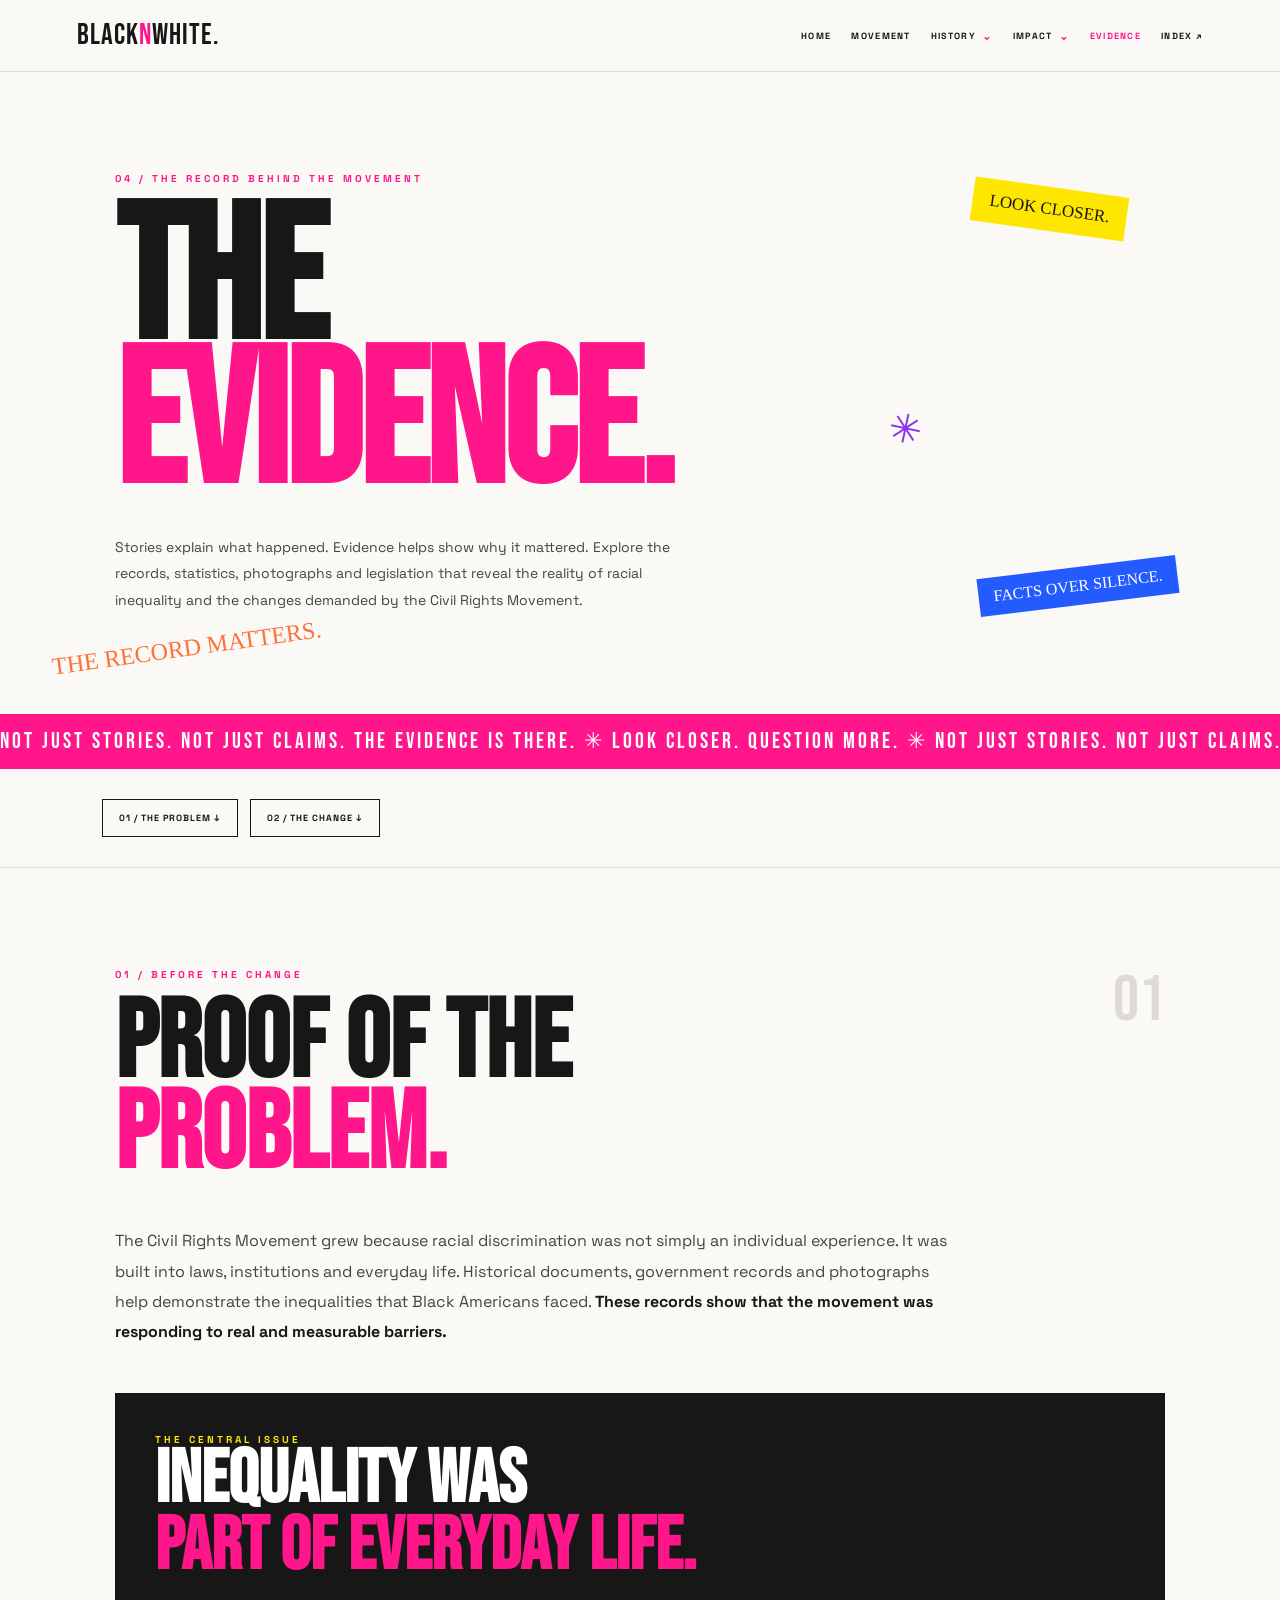
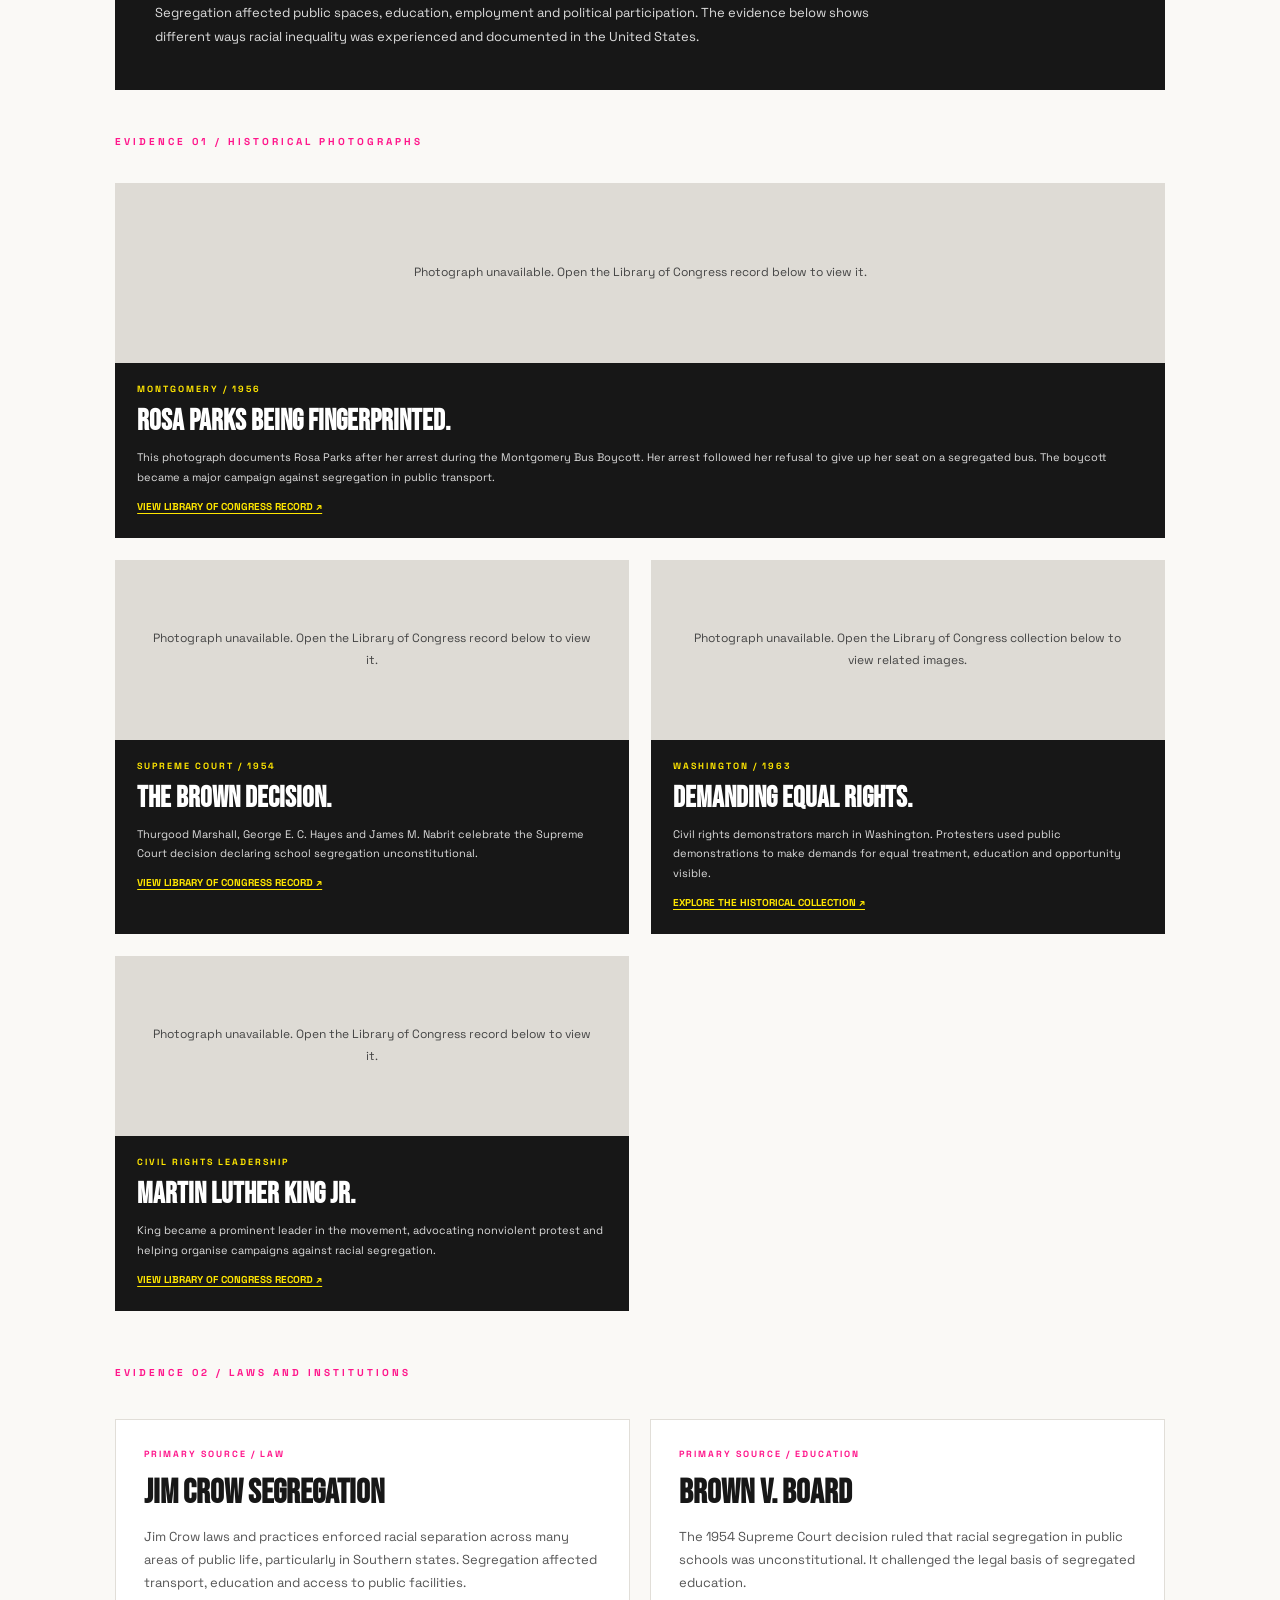
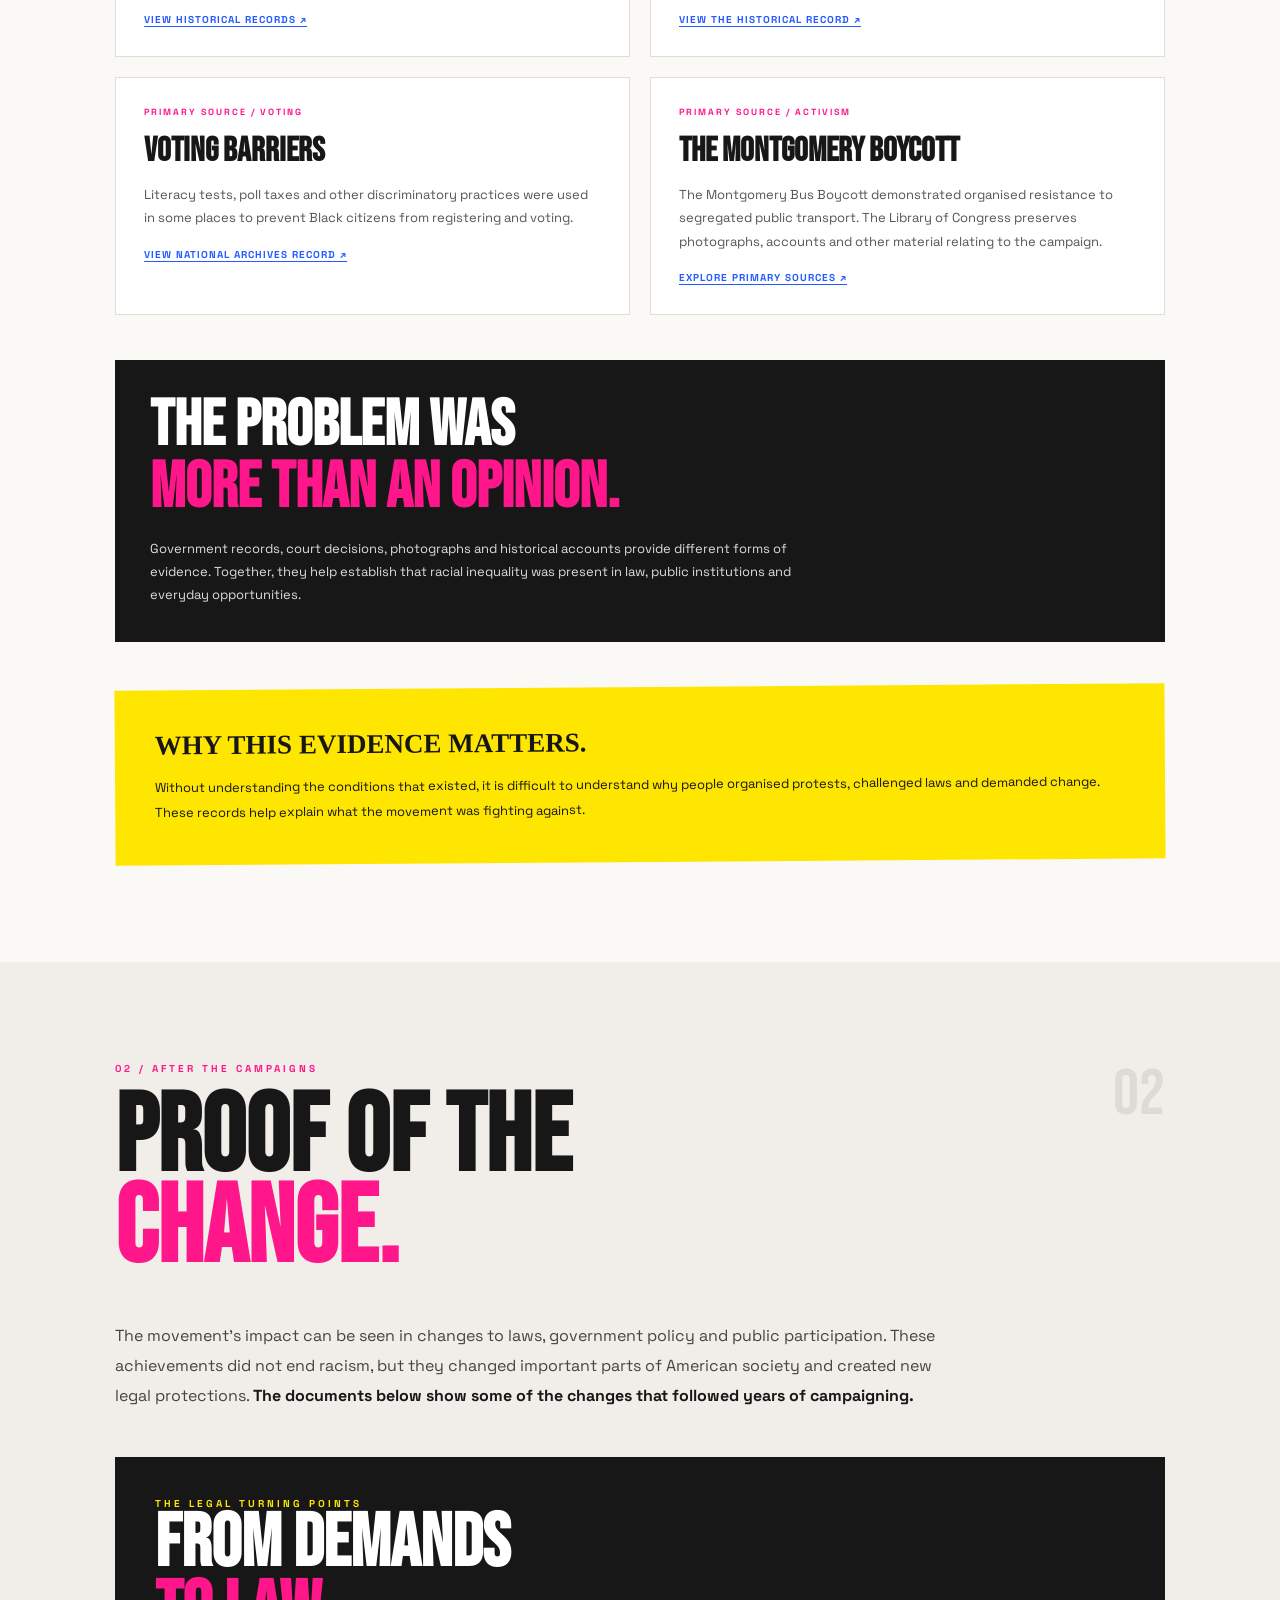
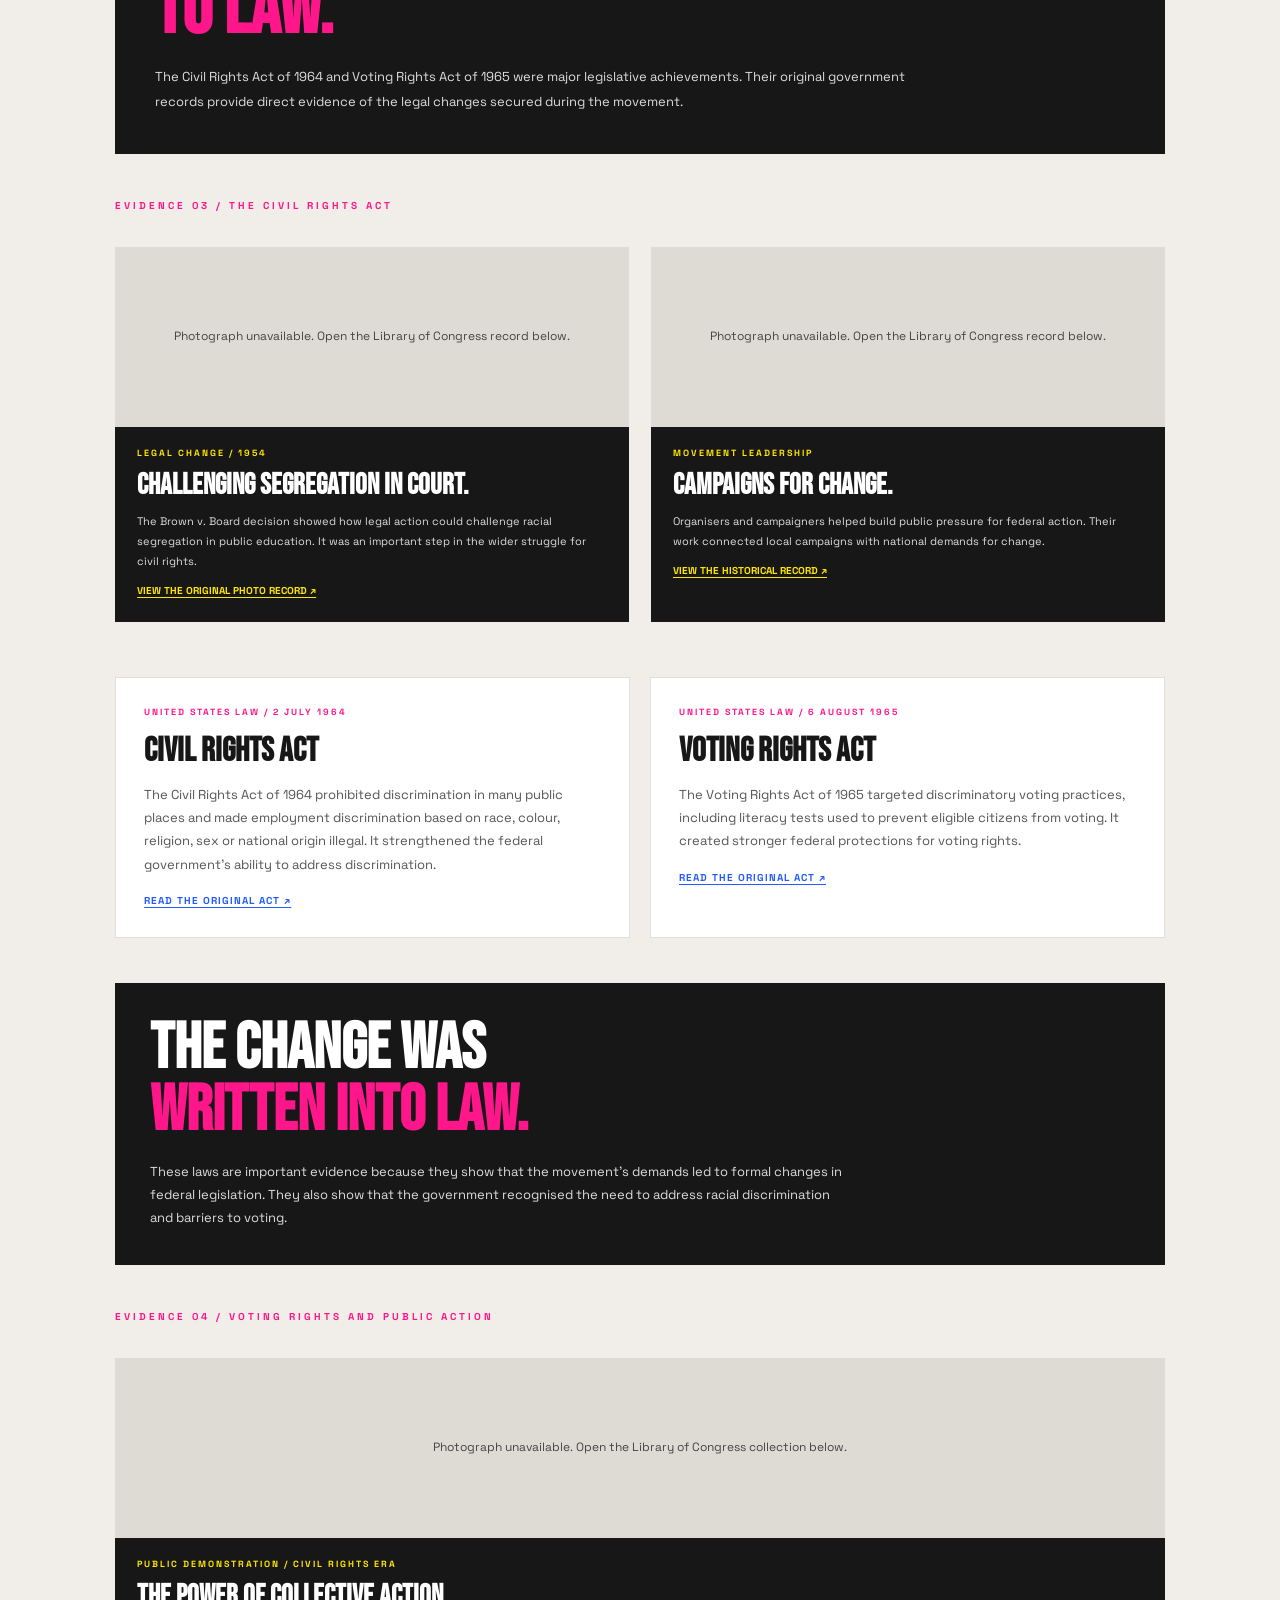
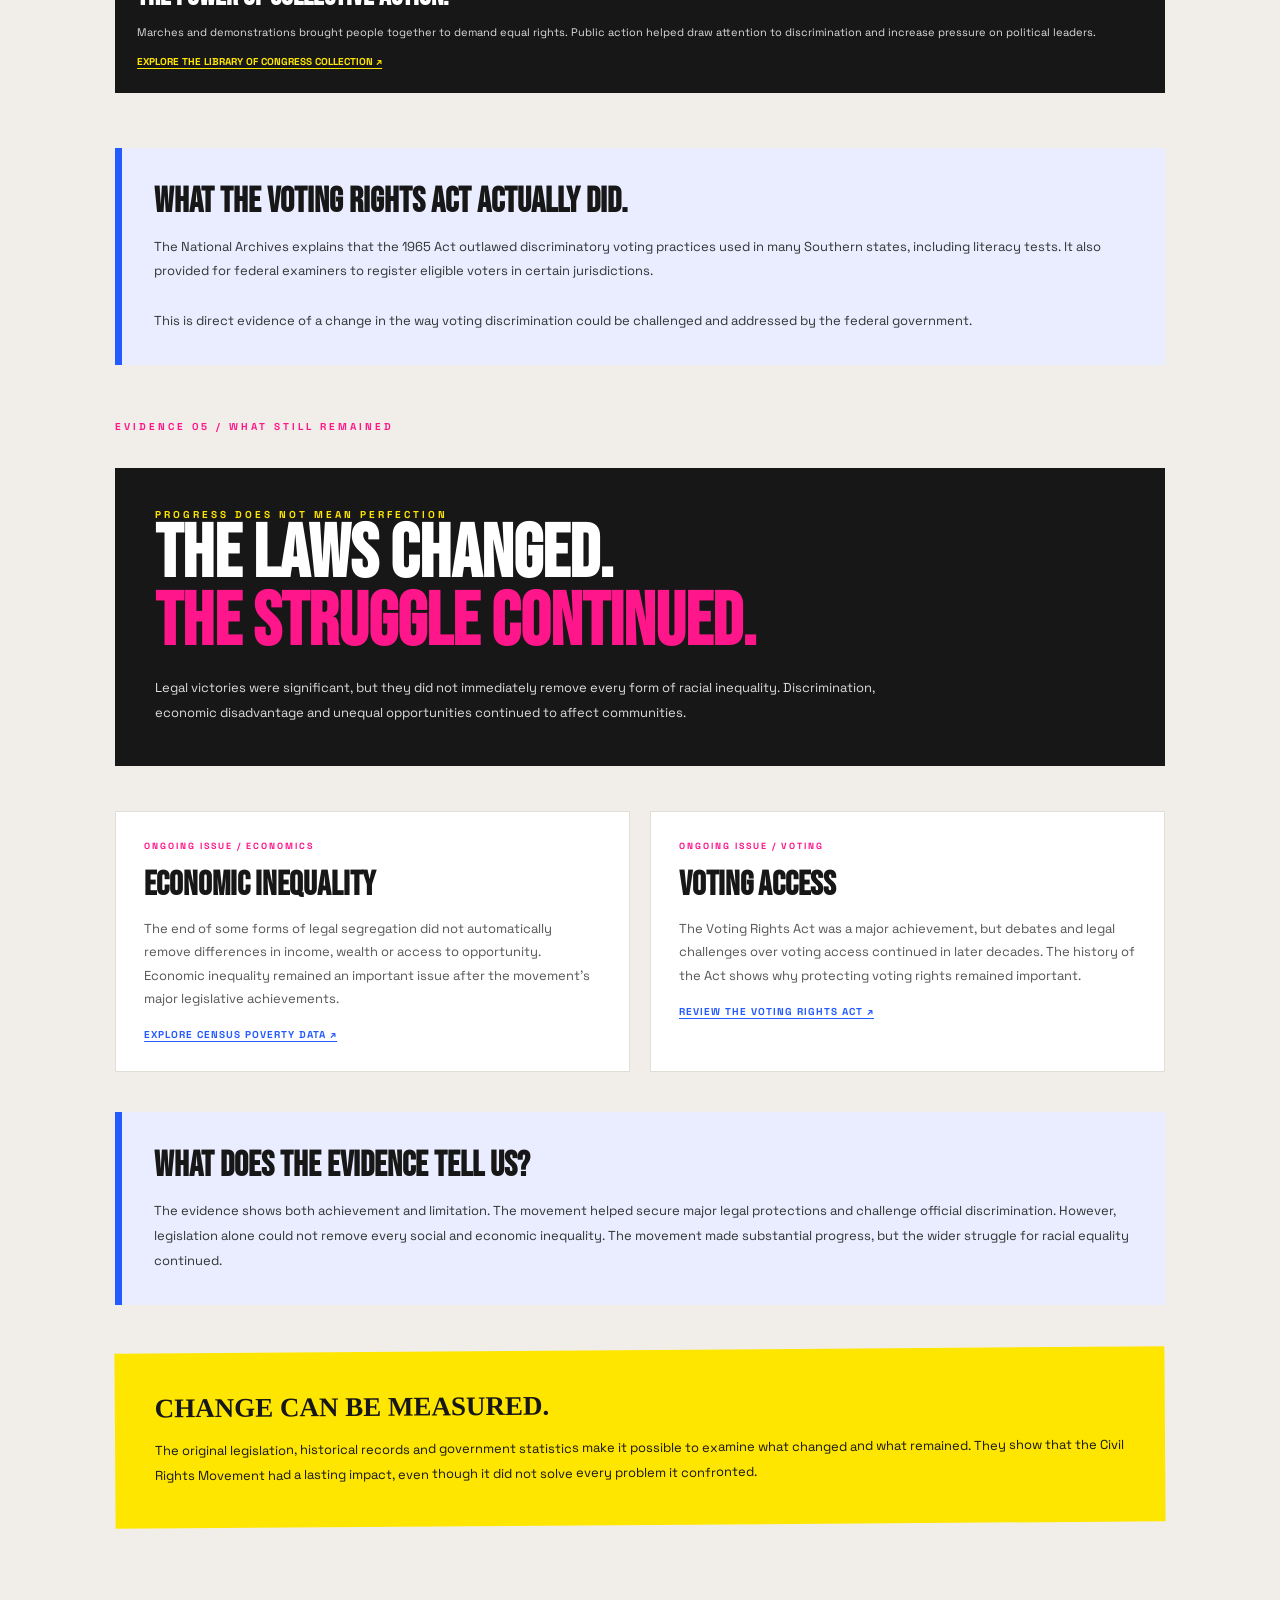
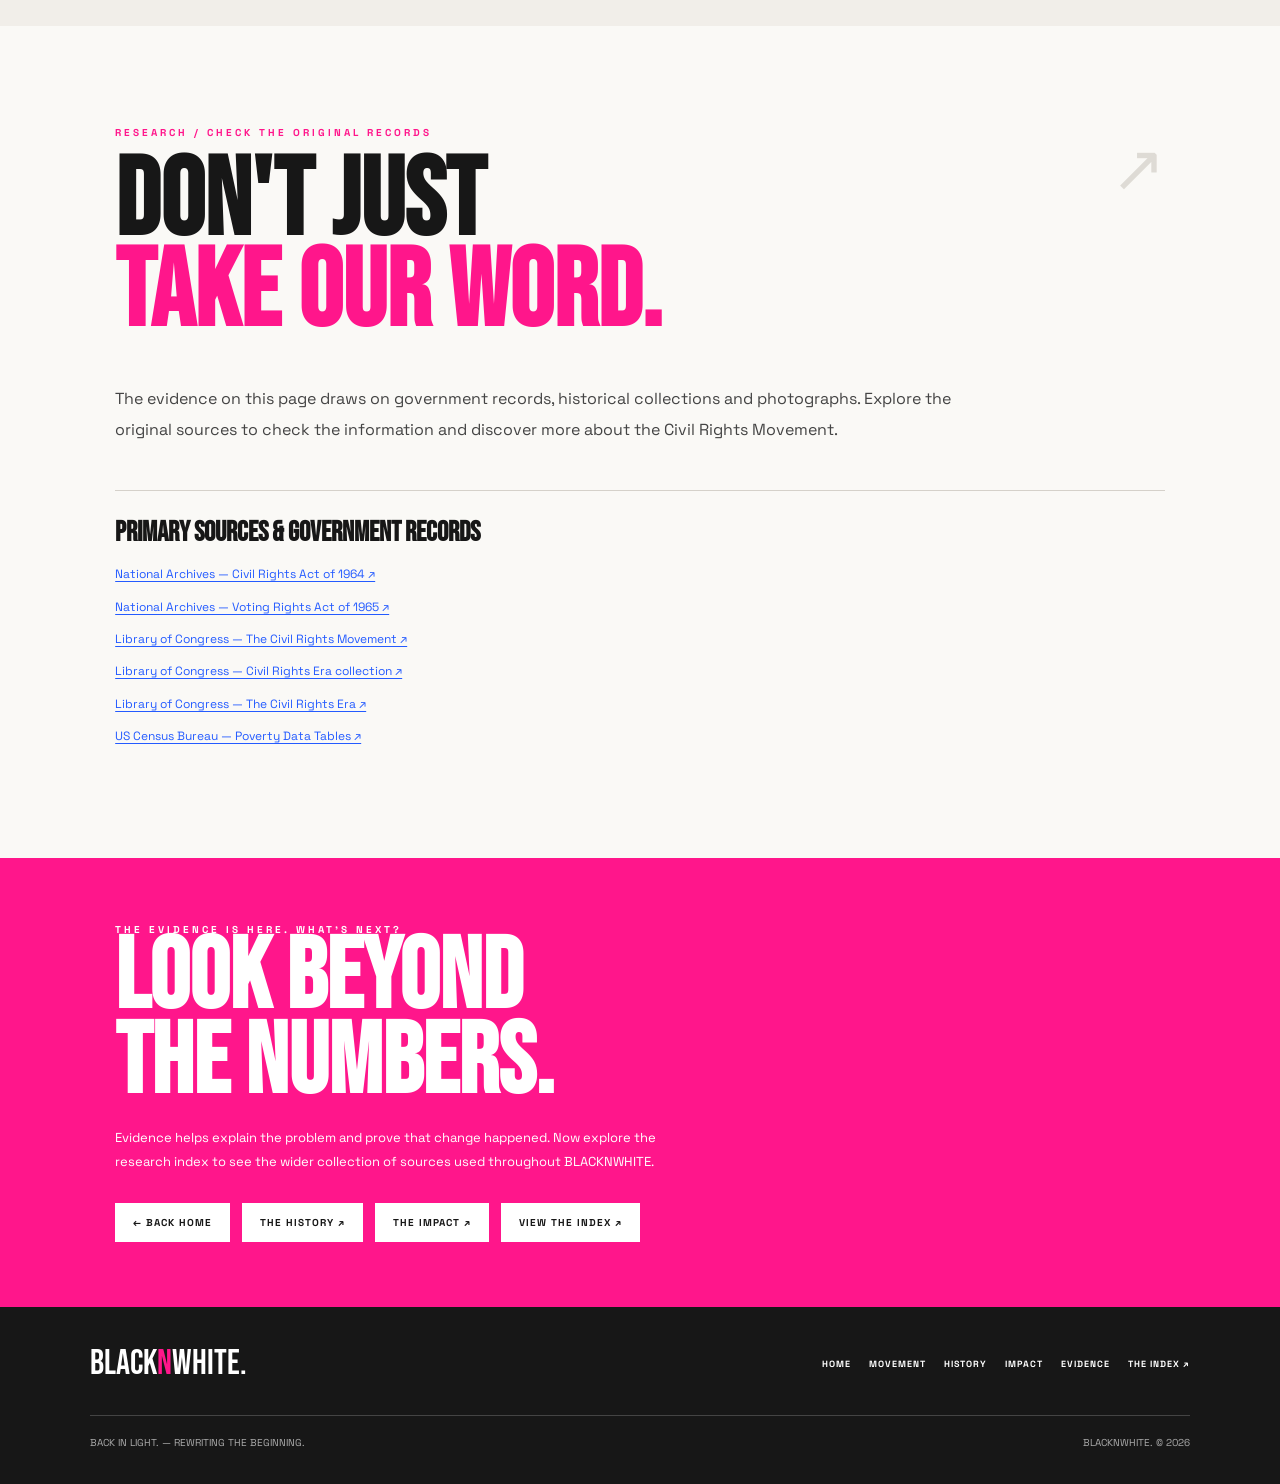
==== evidence.html @ f5307e35 "Create evidence.html" ====
<!DOCTYPE html>
<html lang="en">
<head>
<meta charset="UTF-8">
<meta name="viewport" content="width=device-width, initial-scale=1.0">
<title>EVIDENCE — BLACKNWHITE.</title>

<link rel="preconnect" href="https://fonts.googleapis.com">
<link rel="preconnect" href="https://fonts.gstatic.com" crossorigin>
<link href="https://fonts.googleapis.com/css2?family=Bebas+Neue&family=Permanent+Marker&family=Space+Grotesk:wght@400;500;600;700;800&display=swap" rel="stylesheet">

<style>
:root {
  --pink:#ff168b;
  --blue:#245bff;
  --purple:#8b35e8;
  --yellow:#ffe600;
  --orange:#ff7135;
  --black:#171717;
  --paper:#faf9f6;
  --grey:#777;
}

* {
  margin:0;
  padding:0;
  box-sizing:border-box;
}

html {
  scroll-behavior:smooth;
  scroll-padding-top:100px;
}

body {
  background:var(--paper);
  color:var(--black);
  font-family:'Space Grotesk',sans-serif;
  overflow-x:hidden;
}

a {
  color:inherit;
  text-decoration:none;
}

/* HEADER */

header {
  padding:18px 6%;
  display:flex;
  justify-content:space-between;
  align-items:center;
  border-bottom:1px solid #dedbd5;
  position:sticky;
  top:0;
  background:rgba(250,249,246,.96);
  backdrop-filter:blur(10px);
  z-index:100;
}

.logo {
  font-family:'Bebas Neue',sans-serif;
  font-size:29px;
  letter-spacing:1px;
  white-space:nowrap;
}

.logo span,
.footer-logo span {
  color:var(--pink);
}

nav {
  display:flex;
  gap:20px;
  align-items:center;
  font-size:9px;
  font-weight:800;
  letter-spacing:1.3px;
}

nav a {
  transition:color .2s;
}

nav a:hover {
  color:var(--pink);
}

.nav-active {
  color:var(--pink);
}

/* DROPDOWNS */

.nav-dropdown {
  position:relative;
  display:flex;
  align-items:center;
}

.nav-dropdown-trigger {
  display:flex;
  align-items:center;
  gap:4px;
}

.dropdown-arrow {
  border:0;
  background:transparent;
  color:var(--pink);
  font:inherit;
  font-size:11px;
  cursor:pointer;
  padding:2px;
}

.dropdown-menu {
  position:absolute;
  top:100%;
  left:-12px;
  min-width:205px;
  padding:16px 0 8px;
  background:var(--paper);
  border:1px solid #dedbd5;
  box-shadow:5px 5px 0 var(--pink);
  display:none;
  flex-direction:column;
  z-index:200;
}

.nav-dropdown.is-open .dropdown-menu {
  display:flex;
}

.dropdown-menu a {
  display:block;
  padding:12px 14px;
  font-size:9px;
  font-weight:800;
  letter-spacing:1px;
  white-space:nowrap;
}

.dropdown-menu a:hover {
  background:var(--pink);
  color:white;
}

/* HERO */

.page-hero {
  min-height:510px;
  padding:100px 9%;
  position:relative;
  display:flex;
  flex-direction:column;
  justify-content:center;
  overflow:hidden;
}

.eyebrow,
.section-label {
  font-size:10px;
  font-weight:800;
  letter-spacing:3px;
  color:var(--pink);
}

.page-hero h1 {
  font-family:'Bebas Neue',sans-serif;
  font-size:clamp(100px,17vw,190px);
  line-height:.76;
  letter-spacing:-3px;
  margin-top:25px;
  position:relative;
  z-index:2;
}

.page-hero h1 span {
  color:var(--pink);
}

.hero-description {
  max-width:570px;
  font-size:14px;
  line-height:1.9;
  margin-top:35px;
  color:#444;
  position:relative;
  z-index:2;
}

.sticker {
  position:absolute;
  z-index:1;
  pointer-events:none;
  font-family:'Permanent Marker',cursive;
}

.sticker-one {
  right:12%;
  top:18%;
  background:var(--yellow);
  padding:12px 17px;
  transform:rotate(8deg);
  font-size:17px;
}

.sticker-two {
  right:8%;
  bottom:17%;
  background:var(--blue);
  color:white;
  padding:10px 15px;
  transform:rotate(-7deg);
  font-size:16px;
}

.sticker-three {
  right:28%;
  top:52%;
  color:var(--purple);
  font-size:40px;
  transform:rotate(12deg);
}

.sticker-four {
  left:4%;
  bottom:8%;
  color:var(--orange);
  font-size:24px;
  transform:rotate(-8deg);
}

/* TICKER */

.ticker {
  background:var(--pink);
  color:white;
  padding:14px 0;
  overflow:hidden;
  white-space:nowrap;
  font-family:'Bebas Neue',sans-serif;
  font-size:22px;
  letter-spacing:3px;
}

.ticker-track {
  display:inline-block;
  animation:ticker 27s linear infinite;
}

@keyframes ticker {
  from {transform:translateX(0);}
  to {transform:translateX(-50%);}
}

/* JUMP LINKS */

.jump-nav {
  padding:30px 8%;
  display:flex;
  flex-wrap:wrap;
  gap:12px;
  border-bottom:1px solid #dedbd5;
}

.jump-nav a {
  border:1px solid var(--black);
  padding:12px 16px;
  font-size:9px;
  font-weight:800;
  letter-spacing:1px;
  transition:.2s;
}

.jump-nav a:hover {
  background:var(--pink);
  color:white;
  border-color:var(--pink);
  transform:translateY(-3px);
}

/* GENERAL SECTIONS */

.content-section {
  padding:100px 9%;
  position:relative;
}

.content-section.alt {
  background:#f1eee9;
}

.section-top {
  display:flex;
  justify-content:space-between;
  align-items:flex-start;
  gap:30px;
  margin-bottom:45px;
}

.section-top h2 {
  font-family:'Bebas Neue',sans-serif;
  font-size:clamp(65px,9vw,110px);
  line-height:.83;
  margin-top:18px;
}

.section-top h2 span {
  color:var(--pink);
}

.section-number {
  font-family:'Bebas Neue',sans-serif;
  font-size:65px;
  color:#dedbd5;
  line-height:1;
}

.lead-text {
  max-width:850px;
  font-size:16px;
  line-height:1.9;
  color:#444;
  margin-bottom:45px;
}

.lead-text strong {
  color:var(--black);
}

/* INTRO BOXES */

.evidence-intro {
  background:var(--black);
  color:white;
  padding:40px;
  margin:35px 0 45px;
}

.evidence-intro h3 {
  font-family:'Bebas Neue',sans-serif;
  font-size:clamp(42px,7vw,75px);
  line-height:.9;
}

.evidence-intro h3 span {
  color:var(--pink);
}

.evidence-intro p {
  max-width:760px;
  margin-top:20px;
  font-size:13px;
  line-height:1.9;
  color:#ddd;
}

/* IMAGE GALLERY */

.photo-gallery {
  display:grid;
  grid-template-columns:repeat(2,1fr);
  gap:22px;
  margin:35px 0 55px;
}

.photo-card {
  background:var(--black);
  color:white;
  overflow:hidden;
  transition:.25s;
}

.photo-card:hover {
  transform:translateY(-5px);
  box-shadow:6px 6px 0 var(--pink);
}

.photo-card img {
  display:block;
  width:100%;
  height:320px;
  object-fit:cover;
  background:#dedbd5;
}

.photo-card.wide {
  grid-column:1 / -1;
}

.photo-card.wide img {
  height:430px;
  object-position:center 40%;
}

.photo-caption {
  padding:20px 22px 23px;
}

.photo-caption .photo-tag {
  color:var(--yellow);
  font-size:9px;
  font-weight:800;
  letter-spacing:2px;
}

.photo-caption h3 {
  font-family:'Bebas Neue',sans-serif;
  font-size:29px;
  margin:9px 0;
}

.photo-caption p {
  font-size:11px;
  line-height:1.8;
  color:#ddd;
}

.photo-caption a {
  display:inline-block;
  margin-top:12px;
  font-size:10px;
  font-weight:800;
  color:var(--yellow);
  text-decoration:underline;
  text-underline-offset:3px;
}

/* IMAGE FALLBACK */

.image-fallback {
  min-height:180px;
  display:none;
  padding:35px;
  background:#dedbd5;
  color:#444;
  text-align:center;
  align-items:center;
  justify-content:center;
  font-size:12px;
  line-height:1.8;
}

/* STAT CARDS */

.stat-grid {
  display:grid;
  grid-template-columns:repeat(2,1fr);
  gap:18px;
  margin:40px 0;
}

.stat-card {
  background:white;
  border:1px solid #e1ded8;
  padding:30px;
  min-height:190px;
}

.stat-card.pink {
  background:var(--pink);
  color:white;
}

.stat-card.blue {
  background:var(--blue);
  color:white;
}

.stat-card .stat-label {
  font-size:9px;
  font-weight:800;
  letter-spacing:2px;
  color:var(--pink);
}

.stat-card.pink .stat-label,
.stat-card.blue .stat-label {
  color:white;
}

.stat-card .stat-number {
  font-family:'Bebas Neue',sans-serif;
  font-size:clamp(55px,8vw,90px);
  line-height:1;
  margin:18px 0 10px;
}

.stat-card p {
  font-size:12px;
  line-height:1.8;
  color:#555;
}

.stat-card.pink p,
.stat-card.blue p {
  color:white;
}

/* DOCUMENT CARDS */

.document-grid {
  display:grid;
  grid-template-columns:repeat(2,1fr);
  gap:20px;
  margin:40px 0;
}

.document-card {
  background:white;
  border:1px solid #e1ded8;
  padding:28px;
  transition:.2s;
}

.document-card:hover {
  transform:translateY(-4px);
  box-shadow:5px 5px 0 var(--pink);
}

.document-tag {
  color:var(--pink);
  font-size:9px;
  font-weight:800;
  letter-spacing:2px;
}

.document-card h3 {
  font-family:'Bebas Neue',sans-serif;
  font-size:34px;
  margin:12px 0;
}

.document-card p {
  font-size:13px;
  line-height:1.8;
  color:#555;
}

.document-card a {
  display:inline-block;
  margin-top:18px;
  color:var(--blue);
  font-size:10px;
  font-weight:800;
  letter-spacing:1px;
  text-decoration:underline;
  text-underline-offset:3px;
}

.document-card a:hover {
  color:var(--pink);
}

/* HIGHLIGHT */

.highlight {
  margin:45px 0;
  padding:35px;
  background:var(--black);
  color:white;
}

.highlight h3 {
  font-family:'Bebas Neue',sans-serif;
  font-size:clamp(38px,6vw,65px);
  line-height:.95;
}

.highlight h3 span {
  color:var(--pink);
}

.highlight p {
  max-width:700px;
  margin-top:18px;
  font-size:13px;
  line-height:1.8;
  color:#ddd;
}

/* EXPLANATION BOX */

.evidence-box {
  padding:32px;
  background:#e9edff;
  border-left:7px solid var(--blue);
  margin:35px 0;
}

.evidence-box h3 {
  font-family:'Bebas Neue',sans-serif;
  font-size:35px;
  margin-bottom:12px;
}

.evidence-box p {
  font-size:13px;
  line-height:1.9;
  color:#333;
}

/* REFLECTION */

.reflection {
  background:var(--yellow);
  padding:40px;
  margin-top:45px;
  transform:rotate(-.4deg);
}

.reflection h3 {
  font-family:'Permanent Marker',cursive;
  font-size:27px;
  margin-bottom:15px;
}

.reflection p {
  font-size:13px;
  line-height:1.9;
}

/* SOURCE LINKS */

.source-note {
  margin-top:45px;
  padding-top:25px;
  border-top:1px solid #d5d1ca;
}

.source-note h3 {
  font-family:'Bebas Neue',sans-serif;
  font-size:28px;
  margin-bottom:15px;
}

.source-note ul {
  list-style:none;
}

.source-note li {
  margin:12px 0;
  font-size:12px;
  line-height:1.7;
}

.source-note a {
  color:var(--blue);
  text-decoration:underline;
  text-underline-offset:3px;
}

.source-note a:hover {
  color:var(--pink);
}

/* BOTTOM NAV */

.bottom-nav {
  padding:65px 9%;
  background:var(--pink);
  color:white;
}

.bottom-nav h2 {
  font-family:'Bebas Neue',sans-serif;
  font-size:clamp(55px,9vw,100px);
  line-height:.85;
}

.bottom-nav p {
  font-size:13px;
  line-height:1.8;
  margin-top:20px;
  max-width:550px;
}

.bottom-links {
  display:flex;
  flex-wrap:wrap;
  gap:12px;
  margin-top:30px;
}

.bottom-links a {
  background:white;
  color:var(--black);
  padding:13px 18px;
  font-size:10px;
  font-weight:800;
  letter-spacing:1px;
  transition:.2s;
}

.bottom-links a:hover {
  background:var(--black);
  color:white;
}

/* FOOTER */

footer {
  background:var(--black);
  color:white;
  padding:35px 7%;
}

.footer-top {
  display:flex;
  justify-content:space-between;
  align-items:center;
  flex-wrap:wrap;
  gap:25px;
}

.footer-logo {
  font-family:'Bebas Neue',sans-serif;
  font-size:35px;
}

.footer-nav {
  display:flex;
  flex-wrap:wrap;
  gap:18px;
  font-size:9px;
  font-weight:800;
  letter-spacing:1px;
}

.footer-nav a:hover {
  color:var(--pink);
}

.footer-bottom {
  border-top:1px solid #444;
  margin-top:30px;
  padding-top:20px;
  display:flex;
  justify-content:space-between;
  gap:15px;
  flex-wrap:wrap;
  font-size:10px;
  color:#aaa;
}

/* MOBILE */

@media(max-width:750px) {
  header {
    padding:15px 5%;
  }

  .logo {
    font-size:25px;
  }

  nav {
    gap:10px;
    font-size:8px;
  }

  .page-hero {
    min-height:480px;
    padding:80px 7%;
  }

  .page-hero h1 {
    font-size:clamp(85px,16vw,130px);
  }

  .sticker-one {
    right:5%;
    top:7%;
    font-size:12px;
  }

  .sticker-two {
    right:5%;
    bottom:7%;
    font-size:12px;
  }

  .sticker-three,
  .sticker-four {
    display:none;
  }

  .content-section {
    padding:75px 7%;
  }

  .section-top {
    flex-direction:column;
    gap:15px;
  }

  .section-number {
    font-size:45px;
  }

  .stat-grid,
  .document-grid,
  .photo-gallery {
    grid-template-columns:1fr;
  }

  .photo-card.wide {
    grid-column:auto;
  }

  .photo-card img,
  .photo-card.wide img {
    height:auto;
    max-height:420px;
    min-height:220px;
  }

  .jump-nav {
    padding:22px 6%;
  }

  .evidence-intro,
  .highlight,
  .reflection {
    padding:28px;
  }

  .footer-top {
    flex-direction:column;
    align-items:flex-start;
  }
}

@media(max-width:480px) {
  header {
    flex-direction:column;
    gap:10px;
  }

  nav {
    justify-content:center;
    flex-wrap:wrap;
  }

  .page-hero {
    min-height:430px;
  }

  .page-hero h1 {
    font-size:clamp(75px,18vw,105px);
  }

  .jump-nav a {
    font-size:8px;
  }

  .bottom-links {
    flex-direction:column;
    align-items:flex-start;
  }
}
</style>
</head>

<body>

<!-- HEADER -->

<header>
  <a href="home.html" class="logo">BLACK<span>N</span>WHITE.</a>

  <nav>
    <a href="home.html">HOME</a>
    <a href="movement.html">MOVEMENT</a>

    <div class="nav-dropdown">
      <div class="nav-dropdown-trigger">
        <a href="history.html">HISTORY</a>
        <button class="dropdown-arrow" type="button" aria-label="Open History menu" aria-expanded="false">⌄</button>
      </div>
      <div class="dropdown-menu">
        <a href="history.html#emergence">HISTORY & EMERGENCE</a>
        <a href="history.html#deviance">DEVIANCE</a>
        <a href="history.html#movement-cycle">MOVEMENT CYCLE</a>
      </div>
    </div>

    <div class="nav-dropdown">
      <div class="nav-dropdown-trigger">
        <a href="impact.html">IMPACT</a>
        <button class="dropdown-arrow" type="button" aria-label="Open Impact menu" aria-expanded="false">⌄</button>
      </div>
      <div class="dropdown-menu">
        <a href="impact.html#methods">METHODS & MOBILISATION</a>
        <a href="impact.html#social-change">SOCIAL CHANGE</a>
        <a href="impact.html#limitations">ONGOING CHALLENGES</a>
      </div>
    </div>

    <a href="evidence.html" class="nav-active">EVIDENCE</a>
    <a href="index.html">INDEX ↗</a>
  </nav>
</header>

<!-- HERO -->

<section class="page-hero">
  <div class="eyebrow">04 / THE RECORD BEHIND THE MOVEMENT</div>

  <h1>
    THE<br>
    <span>EVIDENCE.</span>
  </h1>

  <p class="hero-description">
    Stories explain what happened. Evidence helps show why it
    mattered. Explore the records, statistics, photographs and
    legislation that reveal the reality of racial inequality
    and the changes demanded by the Civil Rights Movement.
  </p>

  <div class="sticker sticker-one">LOOK CLOSER.</div>
  <div class="sticker sticker-two">FACTS OVER SILENCE.</div>
  <div class="sticker sticker-three">✳</div>
  <div class="sticker sticker-four">THE RECORD MATTERS.</div>
</section>

<!-- TICKER -->

<div class="ticker">
  <div class="ticker-track">
    NOT JUST STORIES. NOT JUST CLAIMS. THE EVIDENCE IS THERE. ✳
    LOOK CLOSER. QUESTION MORE. ✳
    NOT JUST STORIES. NOT JUST CLAIMS. THE EVIDENCE IS THERE. ✳
    LOOK CLOSER. QUESTION MORE. ✳
  </div>
</div>

<!-- JUMP LINKS -->

<div class="jump-nav">
  <a href="#history-evidence">01 / THE PROBLEM ↓</a>
  <a href="#impact-evidence">02 / THE CHANGE ↓</a>
</div>

<!-- HISTORY EVIDENCE -->

<section class="content-section" id="history-evidence">

  <div class="section-top">
    <div>
      <div class="section-label">01 / BEFORE THE CHANGE</div>
      <h2>PROOF OF THE<br><span>PROBLEM.</span></h2>
    </div>
    <div class="section-number">01</div>
  </div>

  <p class="lead-text">
    The Civil Rights Movement grew because racial discrimination
    was not simply an individual experience. It was built into
    laws, institutions and everyday life. Historical documents,
    government records and photographs help demonstrate the
    inequalities that Black Americans faced.
    <strong>These records show that the movement was responding
    to real and measurable barriers.</strong>
  </p>

  <div class="evidence-intro">
    <div class="section-label" style="color:var(--yellow);">THE CENTRAL ISSUE</div>
    <h3>INEQUALITY WAS<br><span>PART OF EVERYDAY LIFE.</span></h3>
    <p>
      Segregation affected public spaces, education, employment
      and political participation. The evidence below shows
      different ways racial inequality was experienced and
      documented in the United States.
    </p>
  </div>

  <div class="section-label">EVIDENCE 01 / HISTORICAL PHOTOGRAPHS</div>

  <div class="photo-gallery">

    <article class="photo-card wide">
      <img
        src="https://loc.gov/exhibits/civil-rights-act/images/3c09643_enlarge.jpg"
        alt="Rosa Parks being fingerprinted in Montgomery, Alabama, in 1956"
        loading="lazy"
        onerror="this.style.display='none';this.nextElementSibling.style.display='flex';"
      >
      <div class="image-fallback">Photograph unavailable. Open the Library of Congress record below to view it.</div>
      <div class="photo-caption">
        <div class="photo-tag">MONTGOMERY / 1956</div>
        <h3>ROSA PARKS BEING FINGERPRINTED.</h3>
        <p>
          This photograph documents Rosa Parks after her arrest
          during the Montgomery Bus Boycott. Her arrest followed
          her refusal to give up her seat on a segregated bus.
          The boycott became a major campaign against segregation
          in public transport.
        </p>
        <a href="https://www.loc.gov/exhibits/civil-rights-act/civil-rights-era.html#obj090" target="_blank" rel="noopener">
          VIEW LIBRARY OF CONGRESS RECORD ↗
        </a>
      </div>
    </article>

    <article class="photo-card">
      <img
        src="https://loc.gov/exhibits/civil-rights-act/images/3c11236_enlarge.jpg"
        alt="Civil rights lawyers congratulating one another after the Brown v Board decision in 1954"
        loading="lazy"
        onerror="this.style.display='none';this.nextElementSibling.style.display='flex';"
      >
      <div class="image-fallback">Photograph unavailable. Open the Library of Congress record below to view it.</div>
      <div class="photo-caption">
        <div class="photo-tag">SUPREME COURT / 1954</div>
        <h3>THE BROWN DECISION.</h3>
        <p>
          Thurgood Marshall, George E. C. Hayes and James M. Nabrit
          celebrate the Supreme Court decision declaring school
          segregation unconstitutional.
        </p>
        <a href="https://www.loc.gov/exhibits/civil-rights-act/civil-rights-era.html#obj083" target="_blank" rel="noopener">
          VIEW LIBRARY OF CONGRESS RECORD ↗
        </a>
      </div>
    </article>

    <article class="photo-card">
      <img
        src="https://www.loc.gov/exhibits/brown/images/br0225s.jpg"
        alt="Civil rights demonstrators marching in Washington in 1963"
        loading="lazy"
        onerror="this.style.display='none';this.nextElementSibling.style.display='flex';"
      >
      <div class="image-fallback">Photograph unavailable. Open the Library of Congress collection below to view related images.</div>
      <div class="photo-caption">
        <div class="photo-tag">WASHINGTON / 1963</div>
        <h3>DEMANDING EQUAL RIGHTS.</h3>
        <p>
          Civil rights demonstrators march in Washington.
          Protesters used public demonstrations to make
          demands for equal treatment, education and
          opportunity visible.
        </p>
        <a href="https://www.loc.gov/exhibits/civil-rights-act/civil-rights-era.html" target="_blank" rel="noopener">
          EXPLORE THE HISTORICAL COLLECTION ↗
        </a>
      </div>
    </article>

    <article class="photo-card">
      <img
        src="https://loc.gov/exhibits/civil-rights-act/images/3c22993_enlarge.jpg"
        alt="Portrait of Martin Luther King Jr"
        loading="lazy"
        onerror="this.style.display='none';this.nextElementSibling.style.display='flex';"
      >
      <div class="image-fallback">Photograph unavailable. Open the Library of Congress record below to view it.</div>
      <div class="photo-caption">
        <div class="photo-tag">CIVIL RIGHTS LEADERSHIP</div>
        <h3>MARTIN LUTHER KING JR.</h3>
        <p>
          King became a prominent leader in the movement,
          advocating nonviolent protest and helping organise
          campaigns against racial segregation.
        </p>
        <a href="https://www.loc.gov/exhibits/civil-rights-act/civil-rights-era.html#obj092" target="_blank" rel="noopener">
          VIEW LIBRARY OF CONGRESS RECORD ↗
        </a>
      </div>
    </article>

  </div>

  <div class="section-label">EVIDENCE 02 / LAWS AND INSTITUTIONS</div>

  <div class="document-grid">

    <div class="document-card">
      <div class="document-tag">PRIMARY SOURCE / LAW</div>
      <h3>JIM CROW SEGREGATION</h3>
      <p>
        Jim Crow laws and practices enforced racial separation
        across many areas of public life, particularly in
        Southern states. Segregation affected transport,
        education and access to public facilities.
      </p>
      <a href="https://www.loc.gov/exhibits/civil-rights-act/civil-rights-era.html" target="_blank" rel="noopener">
        VIEW HISTORICAL RECORDS ↗
      </a>
    </div>

    <div class="document-card">
      <div class="document-tag">PRIMARY SOURCE / EDUCATION</div>
      <h3>BROWN v. BOARD</h3>
      <p>
        The 1954 Supreme Court decision ruled that racial
        segregation in public schools was unconstitutional.
        It challenged the legal basis of segregated education.
      </p>
      <a href="https://www.loc.gov/exhibits/civil-rights-act/civil-rights-era.html#obj082" target="_blank" rel="noopener">
        VIEW THE HISTORICAL RECORD ↗
      </a>
    </div>

    <div class="document-card">
      <div class="document-tag">PRIMARY SOURCE / VOTING</div>
      <h3>VOTING BARRIERS</h3>
      <p>
        Literacy tests, poll taxes and other discriminatory
        practices were used in some places to prevent Black
        citizens from registering and voting.
      </p>
      <a href="https://www.archives.gov/milestone-documents/voting-rights-act" target="_blank" rel="noopener">
        VIEW NATIONAL ARCHIVES RECORD ↗
      </a>
    </div>

    <div class="document-card">
      <div class="document-tag">PRIMARY SOURCE / ACTIVISM</div>
      <h3>THE MONTGOMERY BOYCOTT</h3>
      <p>
        The Montgomery Bus Boycott demonstrated organised
        resistance to segregated public transport. The
        Library of Congress preserves photographs, accounts
        and other material relating to the campaign.
      </p>
      <a href="https://www.loc.gov/exhibits/civil-rights-act/civil-rights-era.html#obj277" target="_blank" rel="noopener">
        EXPLORE PRIMARY SOURCES ↗
      </a>
    </div>

  </div>

  <div class="highlight">
    <h3>THE PROBLEM WAS<br><span>MORE THAN AN OPINION.</span></h3>
    <p>
      Government records, court decisions, photographs and
      historical accounts provide different forms of evidence.
      Together, they help establish that racial inequality
      was present in law, public institutions and everyday
      opportunities.
    </p>
  </div>

  <div class="reflection">
    <h3>WHY THIS EVIDENCE MATTERS.</h3>
    <p>
      Without understanding the conditions that existed,
      it is difficult to understand why people organised
      protests, challenged laws and demanded change.
      These records help explain what the movement was
      fighting against.
    </p>
  </div>

</section>

<!-- IMPACT EVIDENCE -->

<section class="content-section alt" id="impact-evidence">

  <div class="section-top">
    <div>
      <div class="section-label">02 / AFTER THE CAMPAIGNS</div>
      <h2>PROOF OF THE<br><span>CHANGE.</span></h2>
    </div>
    <div class="section-number">02</div>
  </div>

  <p class="lead-text">
    The movement's impact can be seen in changes to laws,
    government policy and public participation. These
    achievements did not end racism, but they changed
    important parts of American society and created new
    legal protections.
    <strong>The documents below show some of the changes
    that followed years of campaigning.</strong>
  </p>

  <div class="evidence-intro">
    <div class="section-label" style="color:var(--yellow);">THE LEGAL TURNING POINTS</div>
    <h3>FROM DEMANDS<br><span>TO LAW.</span></h3>
    <p>
      The Civil Rights Act of 1964 and Voting Rights Act of
      1965 were major legislative achievements. Their
      original government records provide direct evidence
      of the legal changes secured during the movement.
    </p>
  </div>

  <div class="section-label">EVIDENCE 03 / THE CIVIL RIGHTS ACT</div>

  <div class="photo-gallery">

    <article class="photo-card">
      <img
        src="https://loc.gov/exhibits/civil-rights-act/images/3c11236_enlarge.jpg"
        alt="Lawyers celebrating the Brown v Board Supreme Court decision"
        loading="lazy"
        onerror="this.style.display='none';this.nextElementSibling.style.display='flex';"
      >
      <div class="image-fallback">Photograph unavailable. Open the Library of Congress record below.</div>
      <div class="photo-caption">
        <div class="photo-tag">LEGAL CHANGE / 1954</div>
        <h3>CHALLENGING SEGREGATION IN COURT.</h3>
        <p>
          The Brown v. Board decision showed how legal action
          could challenge racial segregation in public
          education. It was an important step in the wider
          struggle for civil rights.
        </p>
        <a href="https://www.loc.gov/exhibits/civil-rights-act/civil-rights-era.html#obj083" target="_blank" rel="noopener">
          VIEW THE ORIGINAL PHOTO RECORD ↗
        </a>
      </div>
    </article>

    <article class="photo-card">
      <img
        src="https://loc.gov/exhibits/civil-rights-act/images/3c22993_enlarge.jpg"
        alt="Martin Luther King Jr portrait"
        loading="lazy"
        onerror="this.style.display='none';this.nextElementSibling.style.display='flex';"
      >
      <div class="image-fallback">Photograph unavailable. Open the Library of Congress record below.</div>
      <div class="photo-caption">
        <div class="photo-tag">MOVEMENT LEADERSHIP</div>
        <h3>CAMPAIGNS FOR CHANGE.</h3>
        <p>
          Organisers and campaigners helped build public
          pressure for federal action. Their work connected
          local campaigns with national demands for change.
        </p>
        <a href="https://www.loc.gov/exhibits/civil-rights-act/civil-rights-era.html#obj092" target="_blank" rel="noopener">
          VIEW THE HISTORICAL RECORD ↗
        </a>
      </div>
    </article>

  </div>

  <div class="document-grid">

    <div class="document-card">
      <div class="document-tag">UNITED STATES LAW / 2 JULY 1964</div>
      <h3>CIVIL RIGHTS ACT</h3>
      <p>
        The Civil Rights Act of 1964 prohibited discrimination
        in many public places and made employment discrimination
        based on race, colour, religion, sex or national origin
        illegal. It strengthened the federal government's
        ability to address discrimination.
      </p>
      <a href="https://www.archives.gov/milestone-documents/civil-rights-act" target="_blank" rel="noopener">
        READ THE ORIGINAL ACT ↗
      </a>
    </div>

    <div class="document-card">
      <div class="document-tag">UNITED STATES LAW / 6 AUGUST 1965</div>
      <h3>VOTING RIGHTS ACT</h3>
      <p>
        The Voting Rights Act of 1965 targeted discriminatory
        voting practices, including literacy tests used to
        prevent eligible citizens from voting. It created
        stronger federal protections for voting rights.
      </p>
      <a href="https://www.archives.gov/milestone-documents/voting-rights-act" target="_blank" rel="noopener">
        READ THE ORIGINAL ACT ↗
      </a>
    </div>

  </div>

  <div class="highlight">
    <h3>THE CHANGE WAS<br><span>WRITTEN INTO LAW.</span></h3>
    <p>
      These laws are important evidence because they show
      that the movement's demands led to formal changes
      in federal legislation. They also show that the
      government recognised the need to address racial
      discrimination and barriers to voting.
    </p>
  </div>

  <div class="section-label">EVIDENCE 04 / VOTING RIGHTS AND PUBLIC ACTION</div>

  <div class="photo-gallery">

    <article class="photo-card wide">
      <img
        src="https://www.loc.gov/exhibits/brown/images/br0225s.jpg"
        alt="Civil rights marchers demonstrating for equal rights"
        loading="lazy"
        onerror="this.style.display='none';this.nextElementSibling.style.display='flex';"
      >
      <div class="image-fallback">Photograph unavailable. Open the Library of Congress collection below.</div>
      <div class="photo-caption">
        <div class="photo-tag">PUBLIC DEMONSTRATION / CIVIL RIGHTS ERA</div>
        <h3>THE POWER OF COLLECTIVE ACTION.</h3>
        <p>
          Marches and demonstrations brought people together
          to demand equal rights. Public action helped draw
          attention to discrimination and increase pressure
          on political leaders.
        </p>
        <a href="https://www.loc.gov/classroom-materials/civil-rights-movement/" target="_blank" rel="noopener">
          EXPLORE THE LIBRARY OF CONGRESS COLLECTION ↗
        </a>
      </div>
    </article>

  </div>

  <div class="evidence-box">
    <h3>WHAT THE VOTING RIGHTS ACT ACTUALLY DID.</h3>
    <p>
      The National Archives explains that the 1965 Act
      outlawed discriminatory voting practices used in
      many Southern states, including literacy tests.
      It also provided for federal examiners to register
      eligible voters in certain jurisdictions.
      <br><br>
      This is direct evidence of a change in the way
      voting discrimination could be challenged and
      addressed by the federal government.
    </p>
  </div>

  <div class="section-label" style="margin-top:55px;">EVIDENCE 05 / WHAT STILL REMAINED</div>

  <div class="evidence-intro">
    <div class="section-label" style="color:var(--yellow);">PROGRESS DOES NOT MEAN PERFECTION</div>
    <h3>THE LAWS CHANGED.<br><span>THE STRUGGLE CONTINUED.</span></h3>
    <p>
      Legal victories were significant, but they did not
      immediately remove every form of racial inequality.
      Discrimination, economic disadvantage and unequal
      opportunities continued to affect communities.
    </p>
  </div>

  <div class="document-grid">

    <div class="document-card">
      <div class="document-tag">ONGOING ISSUE / ECONOMICS</div>
      <h3>ECONOMIC INEQUALITY</h3>
      <p>
        The end of some forms of legal segregation did not
        automatically remove differences in income, wealth
        or access to opportunity. Economic inequality
        remained an important issue after the movement's
        major legislative achievements.
      </p>
      <a href="https://www.census.gov/topics/income-poverty/poverty/data/tables.html" target="_blank" rel="noopener">
        EXPLORE CENSUS POVERTY DATA ↗
      </a>
    </div>

    <div class="document-card">
      <div class="document-tag">ONGOING ISSUE / VOTING</div>
      <h3>VOTING ACCESS</h3>
      <p>
        The Voting Rights Act was a major achievement, but
        debates and legal challenges over voting access
        continued in later decades. The history of the Act
        shows why protecting voting rights remained important.
      </p>
      <a href="https://www.archives.gov/milestone-documents/voting-rights-act" target="_blank" rel="noopener">
        REVIEW THE VOTING RIGHTS ACT ↗
      </a>
    </div>

  </div>

  <div class="evidence-box">
    <h3>WHAT DOES THE EVIDENCE TELL US?</h3>
    <p>
      The evidence shows both achievement and limitation.
      The movement helped secure major legal protections
      and challenge official discrimination. However,
      legislation alone could not remove every social
      and economic inequality. The movement made substantial
      progress, but the wider struggle for racial equality
      continued.
    </p>
  </div>

  <div class="reflection">
    <h3>CHANGE CAN BE MEASURED.</h3>
    <p>
      The original legislation, historical records and
      government statistics make it possible to examine
      what changed and what remained. They show that the
      Civil Rights Movement had a lasting impact, even
      though it did not solve every problem it confronted.
    </p>
  </div>

</section>

<!-- FINAL SOURCES -->

<section class="content-section" id="evidence-sources">

  <div class="section-label">RESEARCH / CHECK THE ORIGINAL RECORDS</div>

  <div class="section-top">
    <div>
      <h2>DON'T JUST<br><span>TAKE OUR WORD.</span></h2>
    </div>
    <div class="section-number">↗</div>
  </div>

  <p class="lead-text">
    The evidence on this page draws on government records,
    historical collections and photographs. Explore the
    original sources to check the information and discover
    more about the Civil Rights Movement.
  </p>

  <div class="source-note">
    <h3>PRIMARY SOURCES & GOVERNMENT RECORDS</h3>
    <ul>
      <li>
        <a href="https://www.archives.gov/milestone-documents/civil-rights-act" target="_blank" rel="noopener">
          National Archives — Civil Rights Act of 1964 ↗
        </a>
      </li>
      <li>
        <a href="https://www.archives.gov/milestone-documents/voting-rights-act" target="_blank" rel="noopener">
          National Archives — Voting Rights Act of 1965 ↗
        </a>
      </li>
      <li>
        <a href="https://www.loc.gov/classroom-materials/civil-rights-movement/" target="_blank" rel="noopener">
          Library of Congress — The Civil Rights Movement ↗
        </a>
      </li>
      <li>
        <a href="https://www.loc.gov/exhibits/civil-rights-act/civil-rights-era.html" target="_blank" rel="noopener">
          Library of Congress — Civil Rights Era collection ↗
        </a>
      </li>
      <li>
        <a href="https://www.loc.gov/exhibits/african-american-odyssey/civil-rights-era.html" target="_blank" rel="noopener">
          Library of Congress — The Civil Rights Era ↗
        </a>
      </li>
      <li>
        <a href="https://www.census.gov/topics/income-poverty/poverty/data/tables.html" target="_blank" rel="noopener">
          US Census Bureau — Poverty Data Tables ↗
        </a>
      </li>
    </ul>
  </div>

</section>

<!-- BOTTOM NAVIGATION -->

<section class="bottom-nav">
  <div class="section-label" style="color:white;">THE EVIDENCE IS HERE. WHAT'S NEXT?</div>

  <h2>LOOK BEYOND<br>THE NUMBERS.</h2>

  <p>
    Evidence helps explain the problem and prove that change
    happened. Now explore the research index to see the wider
    collection of sources used throughout BLACKNWHITE.
  </p>

  <div class="bottom-links">
    <a href="home.html">← BACK HOME</a>
    <a href="history.html">THE HISTORY ↗</a>
    <a href="impact.html">THE IMPACT ↗</a>
    <a href="index.html">VIEW THE INDEX ↗</a>
  </div>
</section>

<!-- FOOTER -->

<footer>
  <div class="footer-top">
    <div class="footer-logo">BLACK<span>N</span>WHITE.</div>

    <div class="footer-nav">
      <a href="home.html">HOME</a>
      <a href="movement.html">MOVEMENT</a>
      <a href="history.html">HISTORY</a>
      <a href="impact.html">IMPACT</a>
      <a href="evidence.html">EVIDENCE</a>
      <a href="index.html">THE INDEX ↗</a>
    </div>
  </div>

  <div class="footer-bottom">
    <span>BACK IN LIGHT. — REWRITING THE BEGINNING.</span>
    <span>BLACKNWHITE. © 2026</span>
  </div>
</footer>

<!-- DROPDOWN INTERACTION -->

<script>
const dropdowns = document.querySelectorAll('.nav-dropdown');
let scrollClosed = false;

function closeDropdowns() {
  dropdowns.forEach(dropdown => {
    dropdown.classList.remove('is-open');
    const button = dropdown.querySelector('.dropdown-arrow');
    button.setAttribute('aria-expanded','false');
  });
}

dropdowns.forEach(dropdown => {
  const button = dropdown.querySelector('.dropdown-arrow');

  dropdown.addEventListener('mouseenter',() => {
    if (window.matchMedia('(hover: hover)').matches && !scrollClosed) {
      closeDropdowns();
      dropdown.classList.add('is-open');
      button.setAttribute('aria-expanded','true');
    }
  });

  dropdown.addEventListener('mouseleave',() => {
    dropdown.classList.remove('is-open');
    button.setAttribute('aria-expanded','false');
    scrollClosed = false;
  });

  button.addEventListener('click',event => {
    event.stopPropagation();

    const willOpen = !dropdown.classList.contains('is-open');
    closeDropdowns();

    if (willOpen) {
      dropdown.classList.add('is-open');
      button.setAttribute('aria-expanded','true');
    }
  });

  dropdown.querySelectorAll('.dropdown-menu a').forEach(link => {
    link.addEventListener('click',closeDropdowns);
  });
});

document.addEventListener('click',event => {
  if (!event.target.closest('.nav-dropdown')) {
    closeDropdowns();
  }
});

window.addEventListener('scroll',() => {
  closeDropdowns();
  scrollClosed = true;
},{passive:true});
</script>

</body>
</html>
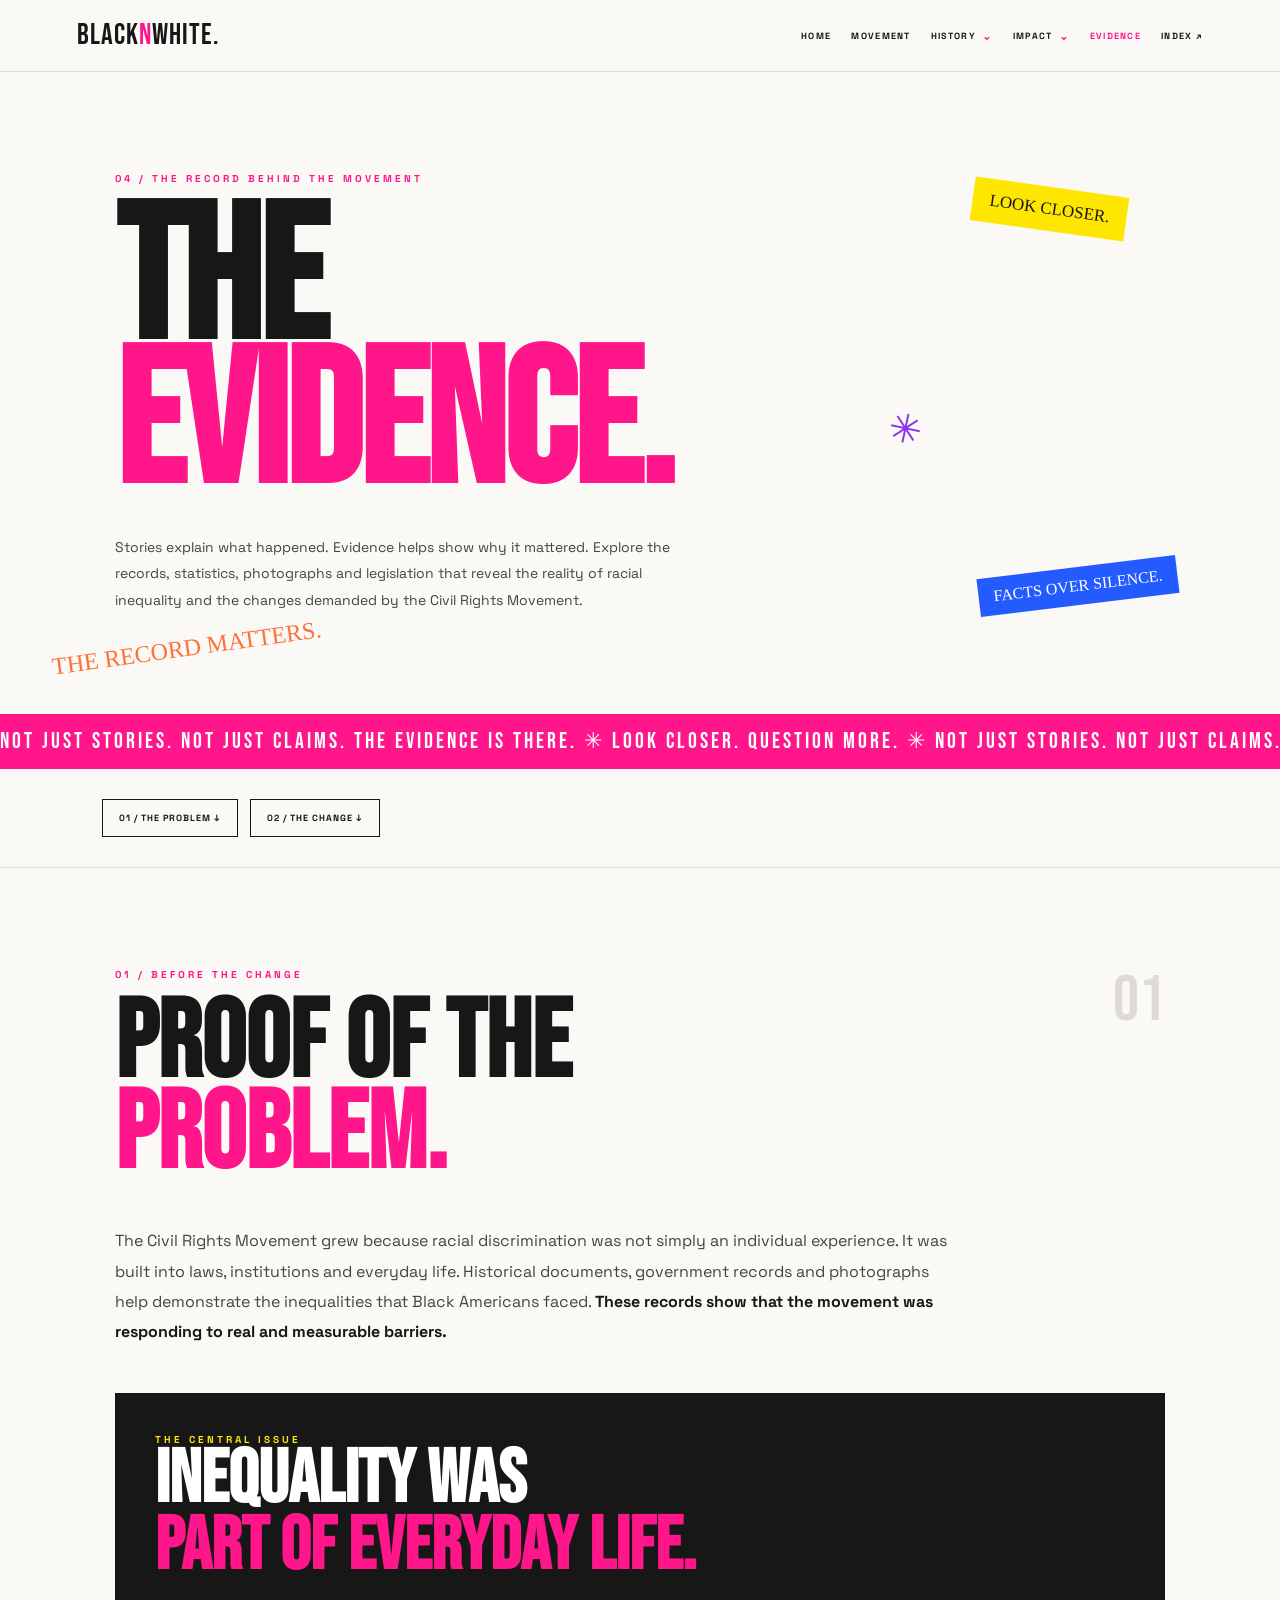
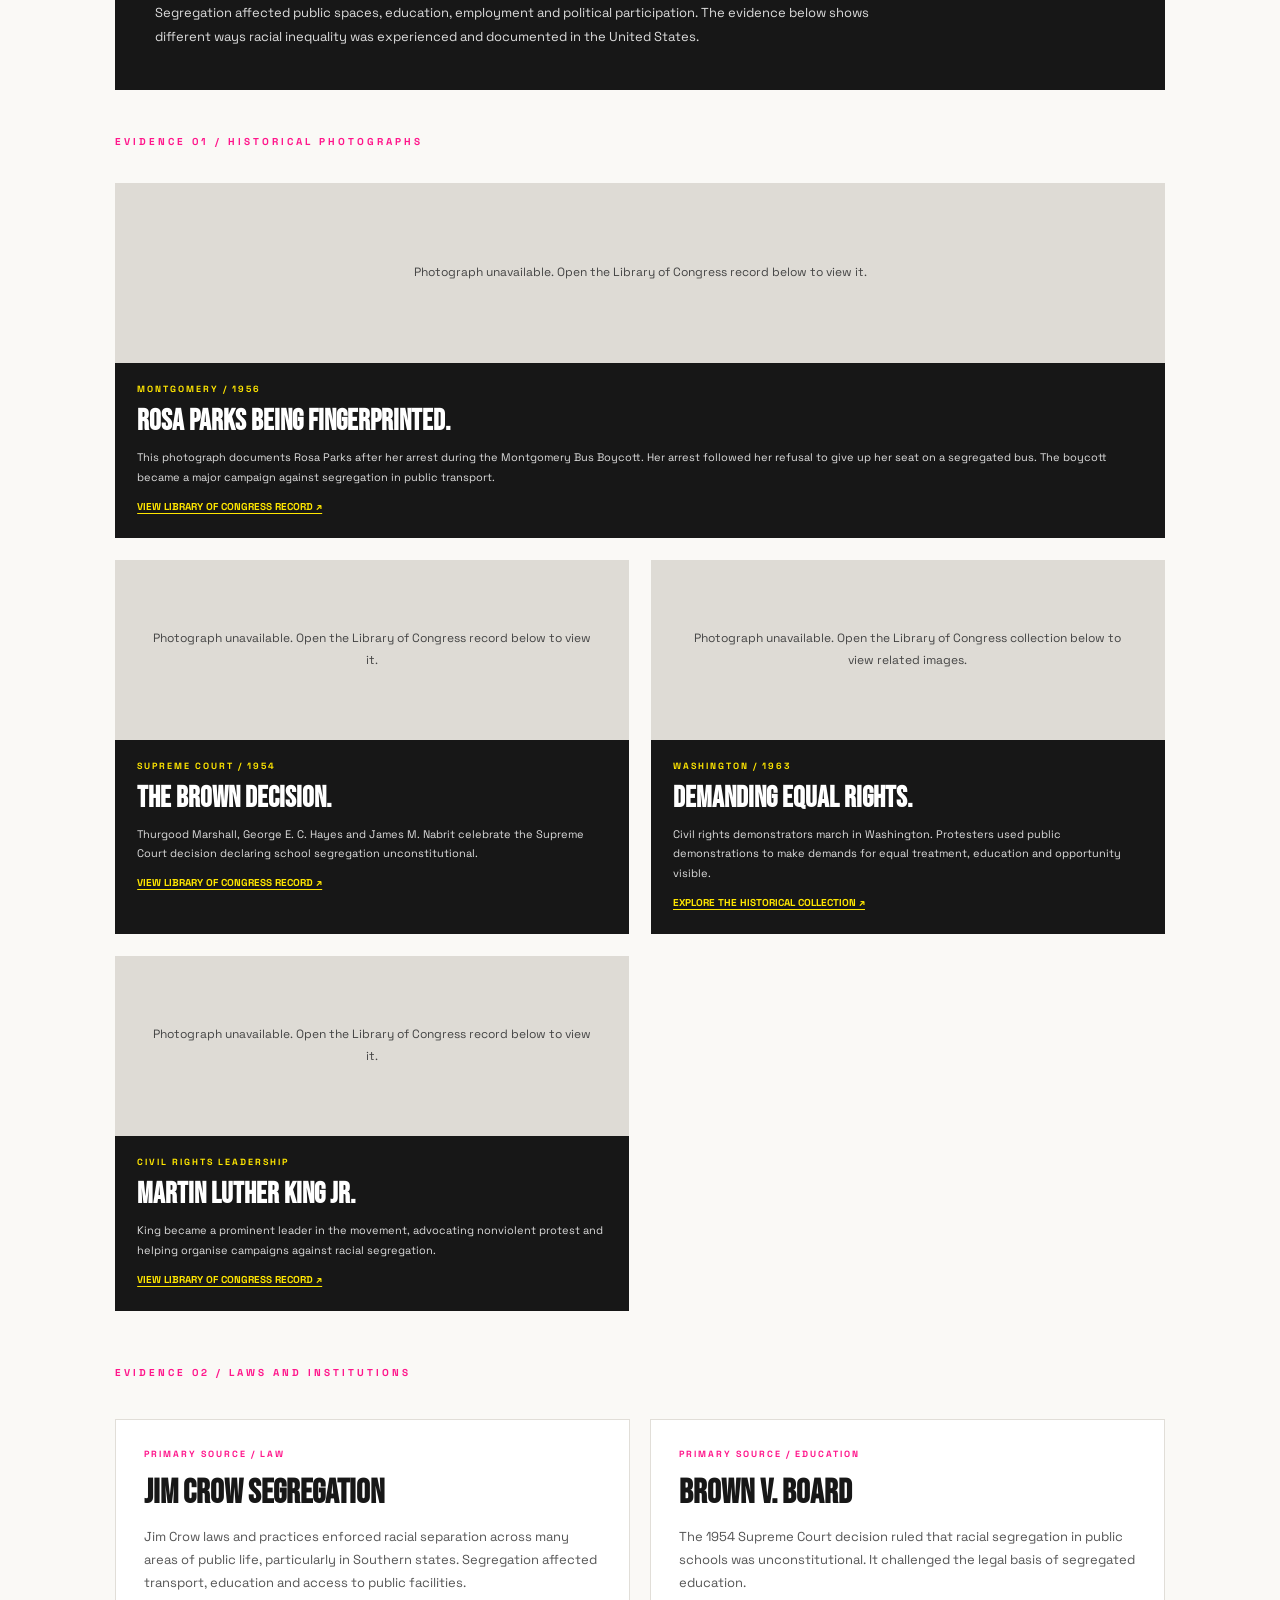
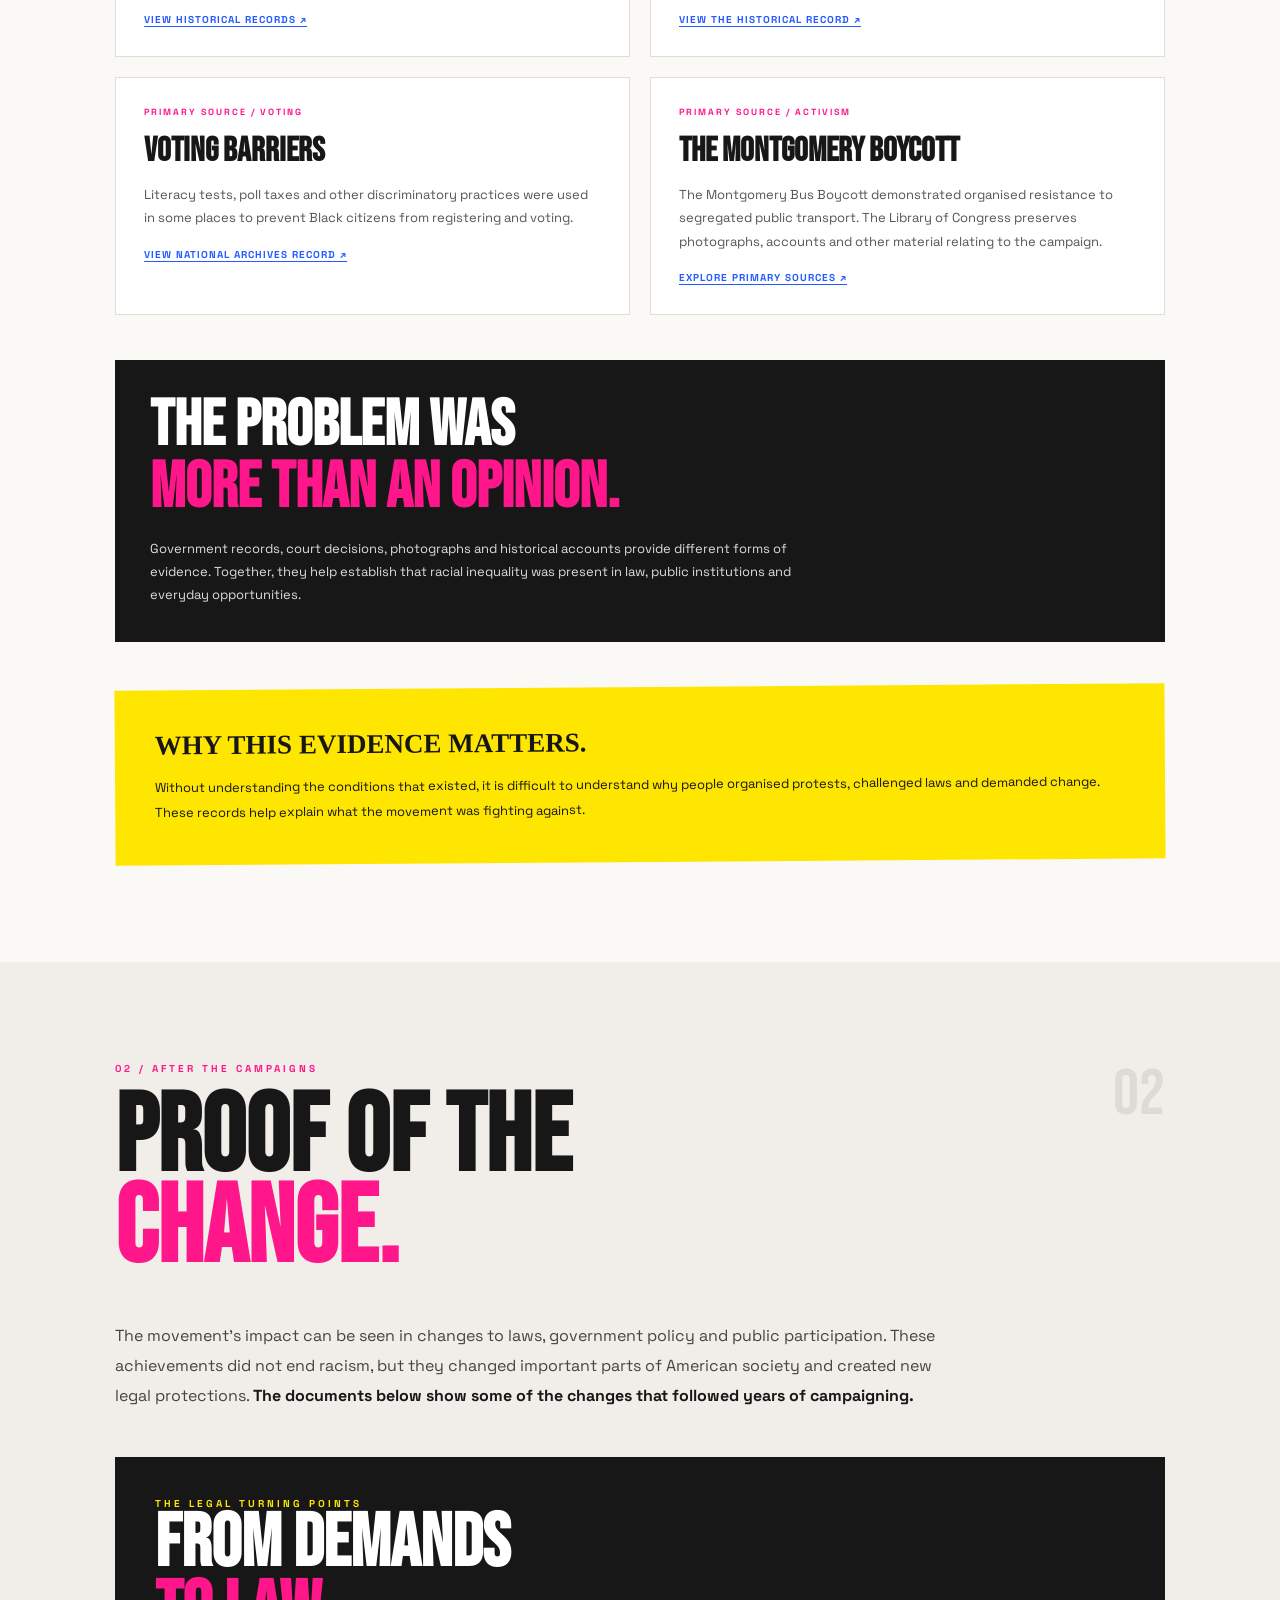
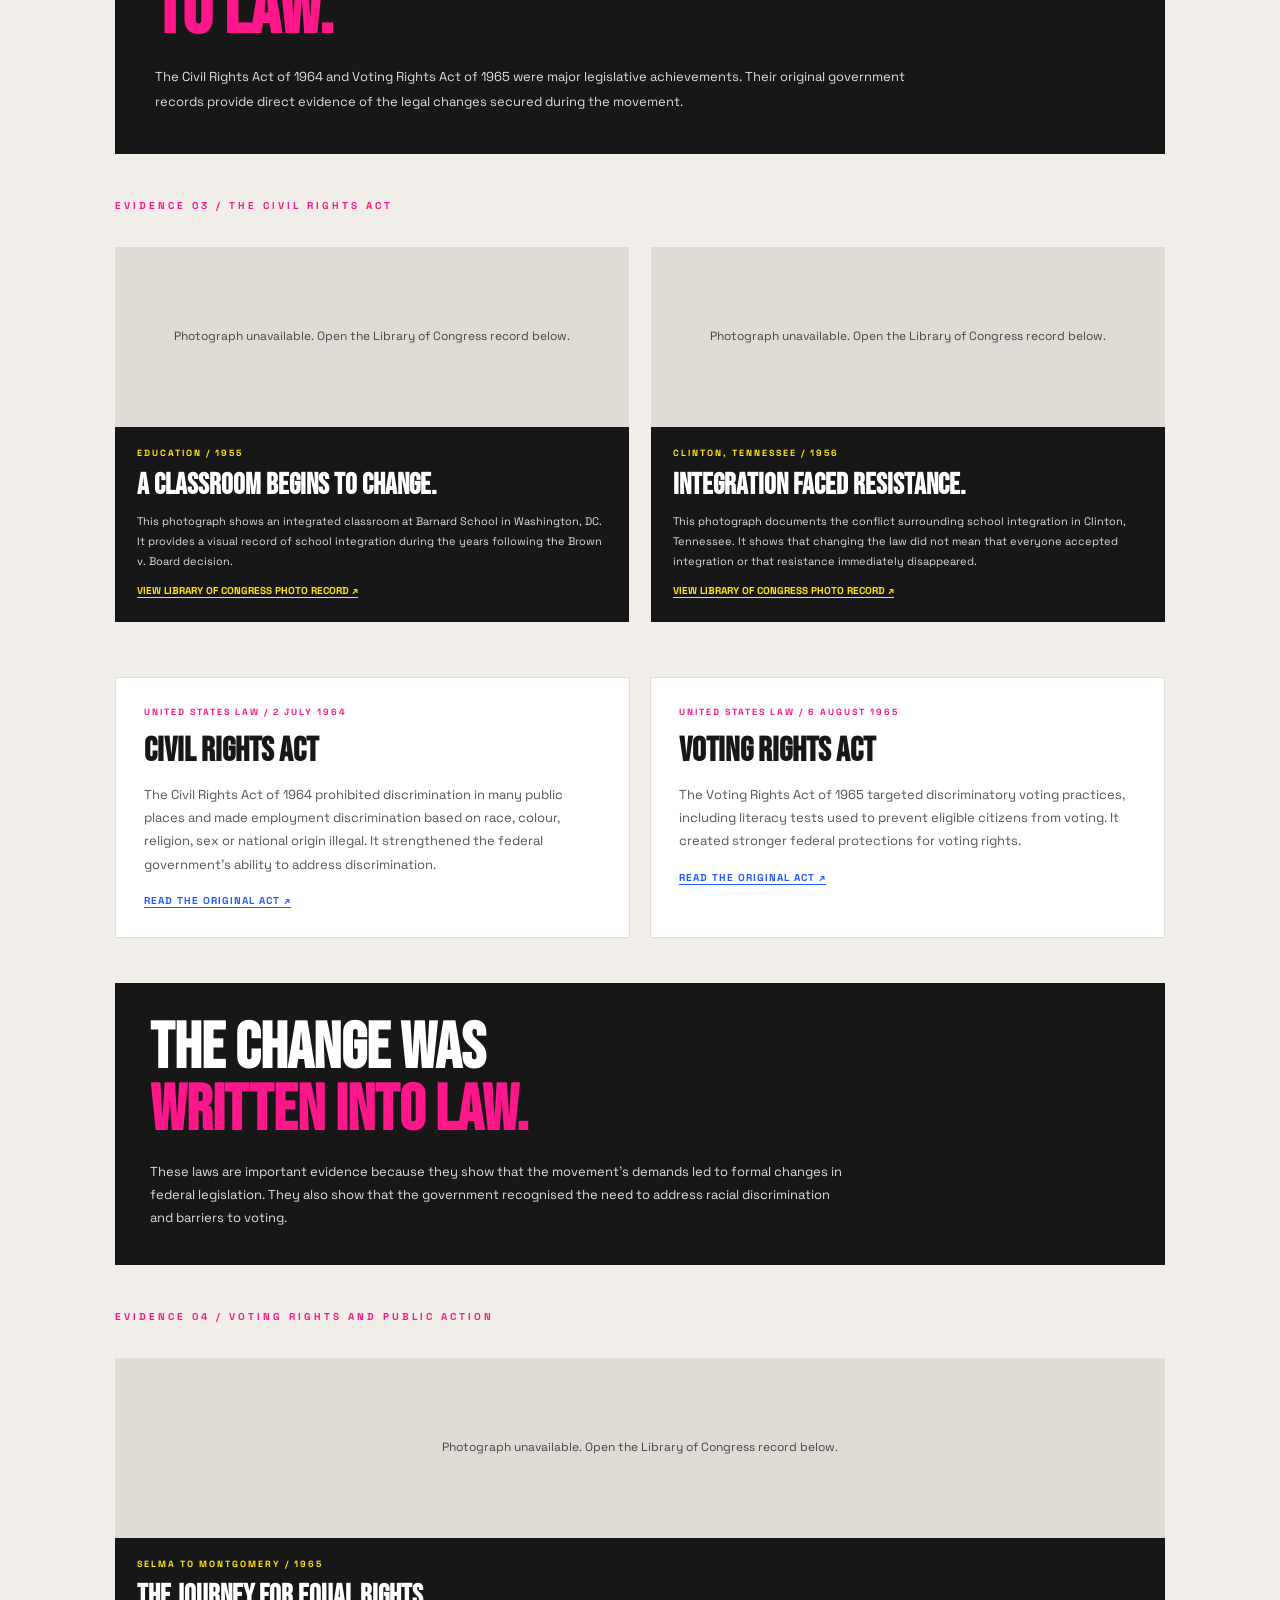
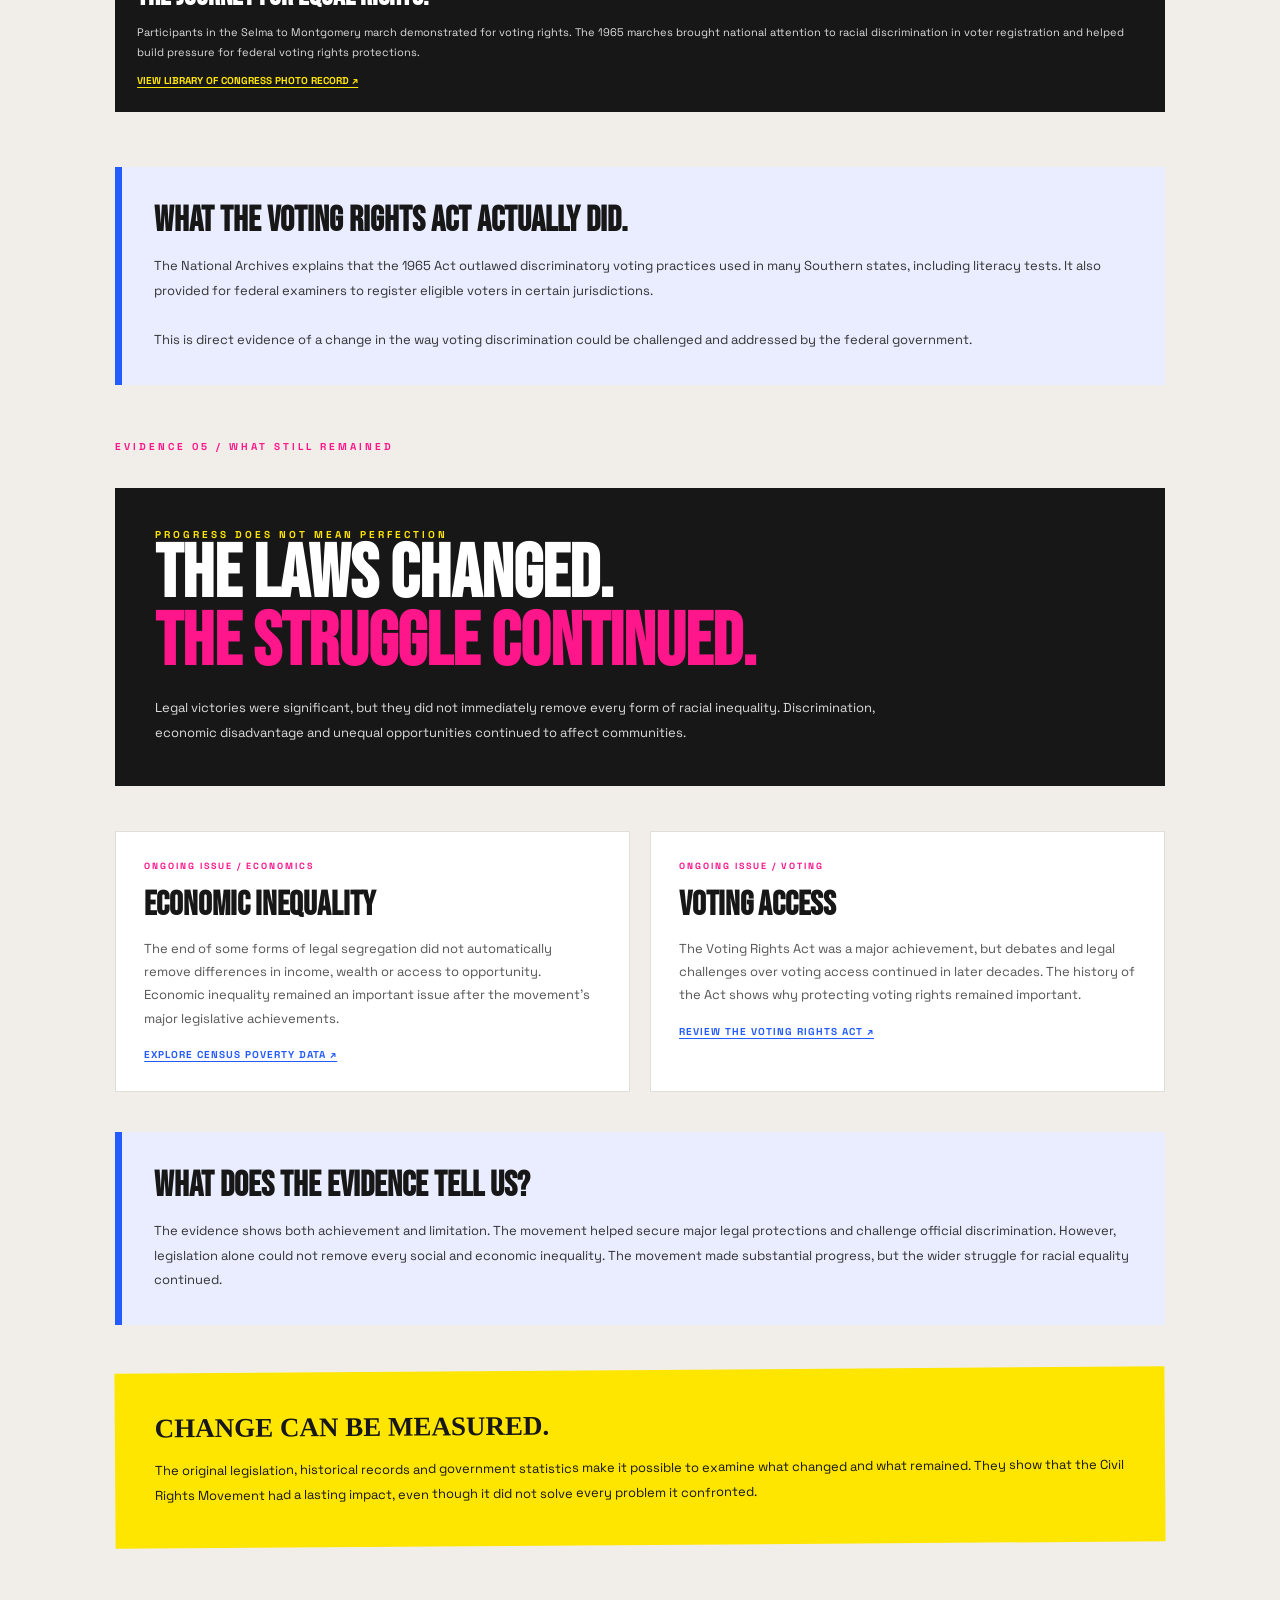
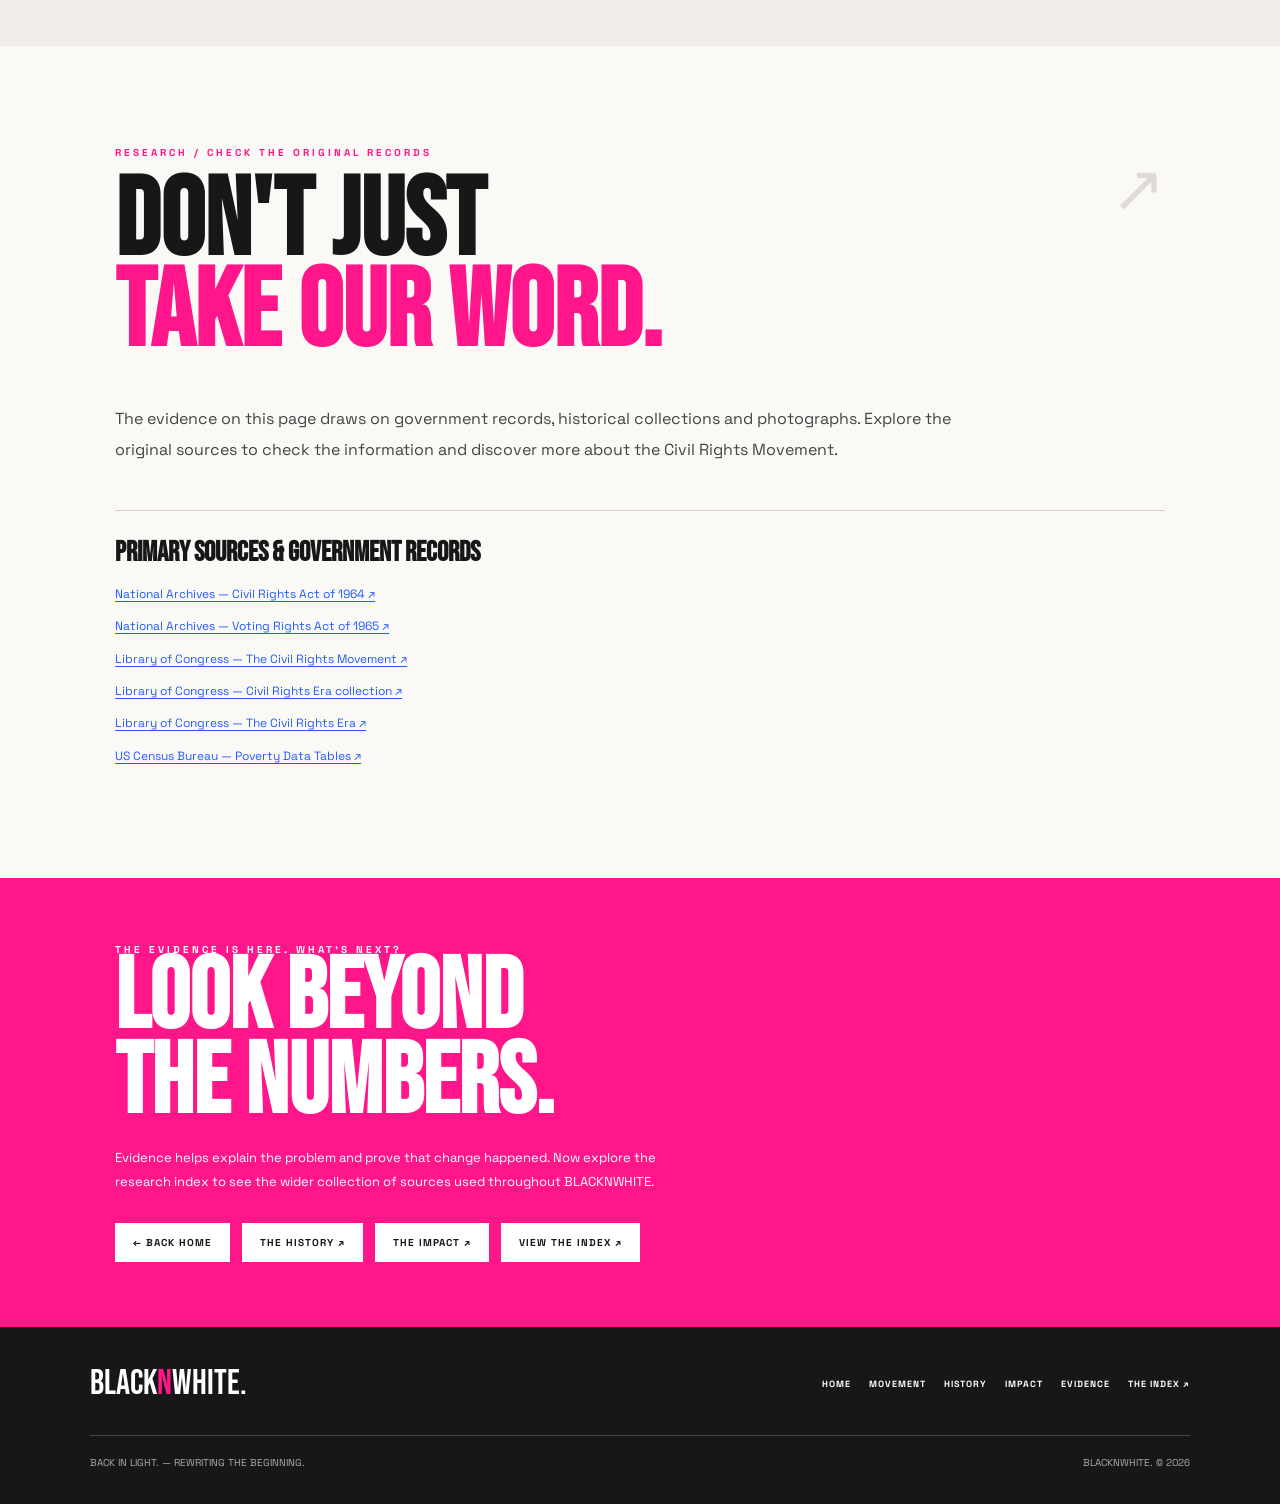
==== commit b6296548: "Update evidence.html" ====
--- a/evidence.html
+++ b/evidence.html
@@ -1197,49 +1197,53 @@
 
   <div class="section-label">EVIDENCE 03 / THE CIVIL RIGHTS ACT</div>
 
+  <!-- REPLACED PHOTOGRAPHS: BARNARD SCHOOL AND CLINTON, TENNESSEE -->
+
   <div class="photo-gallery">
 
     <article class="photo-card">
       <img
-        src="https://loc.gov/exhibits/civil-rights-act/images/3c11236_enlarge.jpg"
-        alt="Lawyers celebrating the Brown v Board Supreme Court decision"
+        src="https://cdn.loc.gov/service/pnp/ppmsca/03100/03119v.jpg"
+        alt="Students in an integrated classroom at Barnard School in Washington DC, 1955"
         loading="lazy"
         onerror="this.style.display='none';this.nextElementSibling.style.display='flex';"
       >
       <div class="image-fallback">Photograph unavailable. Open the Library of Congress record below.</div>
       <div class="photo-caption">
-        <div class="photo-tag">LEGAL CHANGE / 1954</div>
-        <h3>CHALLENGING SEGREGATION IN COURT.</h3>
+        <div class="photo-tag">EDUCATION / 1955</div>
+        <h3>A CLASSROOM BEGINS TO CHANGE.</h3>
         <p>
-          The Brown v. Board decision showed how legal action
-          could challenge racial segregation in public
-          education. It was an important step in the wider
-          struggle for civil rights.
+          This photograph shows an integrated classroom at
+          Barnard School in Washington, DC. It provides a
+          visual record of school integration during the
+          years following the Brown v. Board decision.
         </p>
-        <a href="https://www.loc.gov/exhibits/civil-rights-act/civil-rights-era.html#obj083" target="_blank" rel="noopener">
-          VIEW THE ORIGINAL PHOTO RECORD ↗
+        <a href="https://www.loc.gov/pictures/item/2003654384/" target="_blank" rel="noopener">
+          VIEW LIBRARY OF CONGRESS PHOTO RECORD ↗
         </a>
       </div>
     </article>
 
     <article class="photo-card">
       <img
-        src="https://loc.gov/exhibits/civil-rights-act/images/3c22993_enlarge.jpg"
-        alt="Martin Luther King Jr portrait"
+        src="https://cdn.loc.gov/service/pnp/ppmsca/03000/03093v.jpg"
+        alt="School integration conflict in Clinton, Tennessee, in 1956"
         loading="lazy"
         onerror="this.style.display='none';this.nextElementSibling.style.display='flex';"
       >
       <div class="image-fallback">Photograph unavailable. Open the Library of Congress record below.</div>
       <div class="photo-caption">
-        <div class="photo-tag">MOVEMENT LEADERSHIP</div>
-        <h3>CAMPAIGNS FOR CHANGE.</h3>
+        <div class="photo-tag">CLINTON, TENNESSEE / 1956</div>
+        <h3>INTEGRATION FACED RESISTANCE.</h3>
         <p>
-          Organisers and campaigners helped build public
-          pressure for federal action. Their work connected
-          local campaigns with national demands for change.
+          This photograph documents the conflict surrounding
+          school integration in Clinton, Tennessee. It shows
+          that changing the law did not mean that everyone
+          accepted integration or that resistance immediately
+          disappeared.
         </p>
-        <a href="https://www.loc.gov/exhibits/civil-rights-act/civil-rights-era.html#obj092" target="_blank" rel="noopener">
-          VIEW THE HISTORICAL RECORD ↗
+        <a href="https://www.loc.gov/pictures/item/2003654360/" target="_blank" rel="noopener">
+          VIEW LIBRARY OF CONGRESS PHOTO RECORD ↗
         </a>
       </div>
     </article>
@@ -1292,27 +1296,30 @@
 
   <div class="section-label">EVIDENCE 04 / VOTING RIGHTS AND PUBLIC ACTION</div>
 
+  <!-- REPLACED PHOTOGRAPH: SELMA TO MONTGOMERY MARCH -->
+
   <div class="photo-gallery">
 
     <article class="photo-card wide">
       <img
-        src="https://www.loc.gov/exhibits/brown/images/br0225s.jpg"
-        alt="Civil rights marchers demonstrating for equal rights"
+        src="https://cdn.loc.gov/service/pnp/cph/3d00000/3d02000/3d02300/3d02329v.jpg"
+        alt="Participants in the Selma to Montgomery voting rights march in 1965"
         loading="lazy"
         onerror="this.style.display='none';this.nextElementSibling.style.display='flex';"
       >
-      <div class="image-fallback">Photograph unavailable. Open the Library of Congress collection below.</div>
+      <div class="image-fallback">Photograph unavailable. Open the Library of Congress record below.</div>
       <div class="photo-caption">
-        <div class="photo-tag">PUBLIC DEMONSTRATION / CIVIL RIGHTS ERA</div>
-        <h3>THE POWER OF COLLECTIVE ACTION.</h3>
+        <div class="photo-tag">SELMA TO MONTGOMERY / 1965</div>
+        <h3>THE JOURNEY FOR EQUAL RIGHTS.</h3>
         <p>
-          Marches and demonstrations brought people together
-          to demand equal rights. Public action helped draw
-          attention to discrimination and increase pressure
-          on political leaders.
+          Participants in the Selma to Montgomery march
+          demonstrated for voting rights. The 1965 marches
+          brought national attention to racial discrimination
+          in voter registration and helped build pressure
+          for federal voting rights protections.
         </p>
-        <a href="https://www.loc.gov/classroom-materials/civil-rights-movement/" target="_blank" rel="noopener">
-          EXPLORE THE LIBRARY OF CONGRESS COLLECTION ↗
+        <a href="https://www.loc.gov/pictures/item/2003675346/" target="_blank" rel="noopener">
+          VIEW LIBRARY OF CONGRESS PHOTO RECORD ↗
         </a>
       </div>
     </article>
@@ -1569,3 +1576,5 @@
 
 </body>
 </html>
+
+
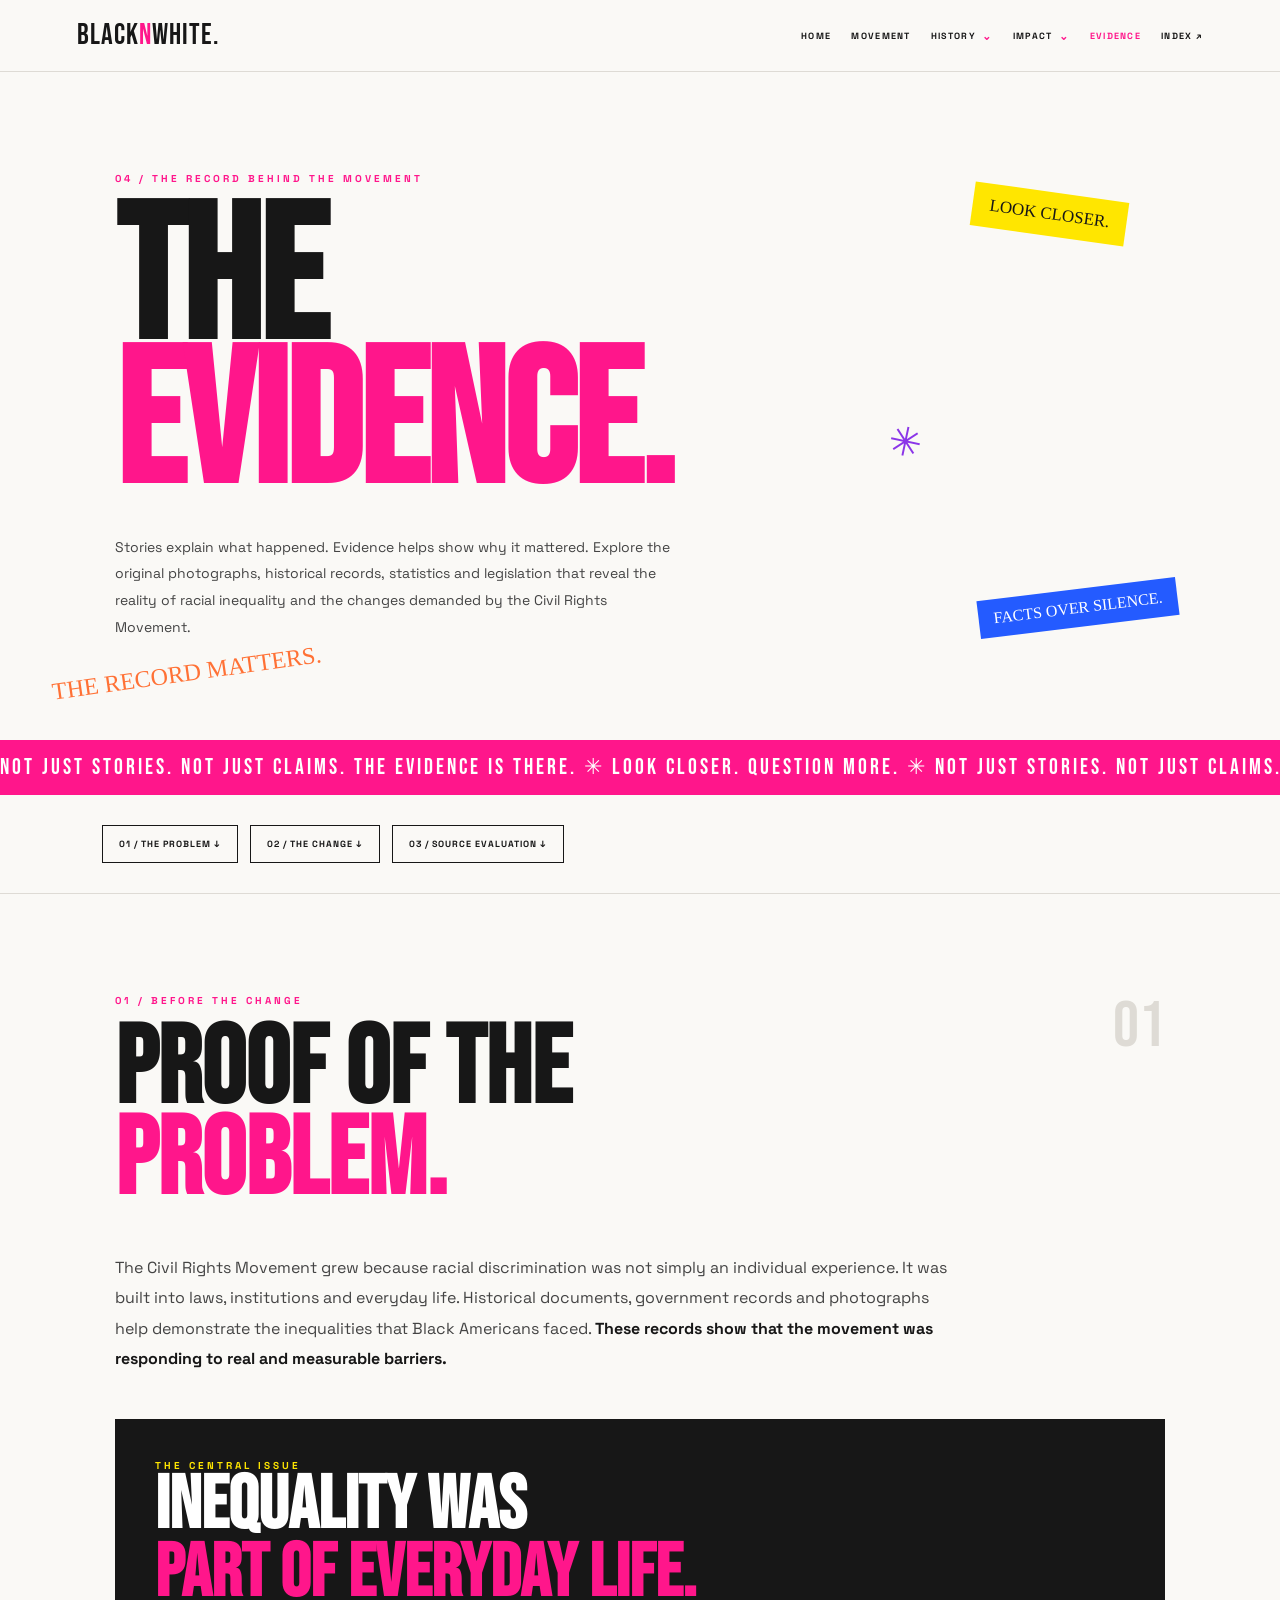
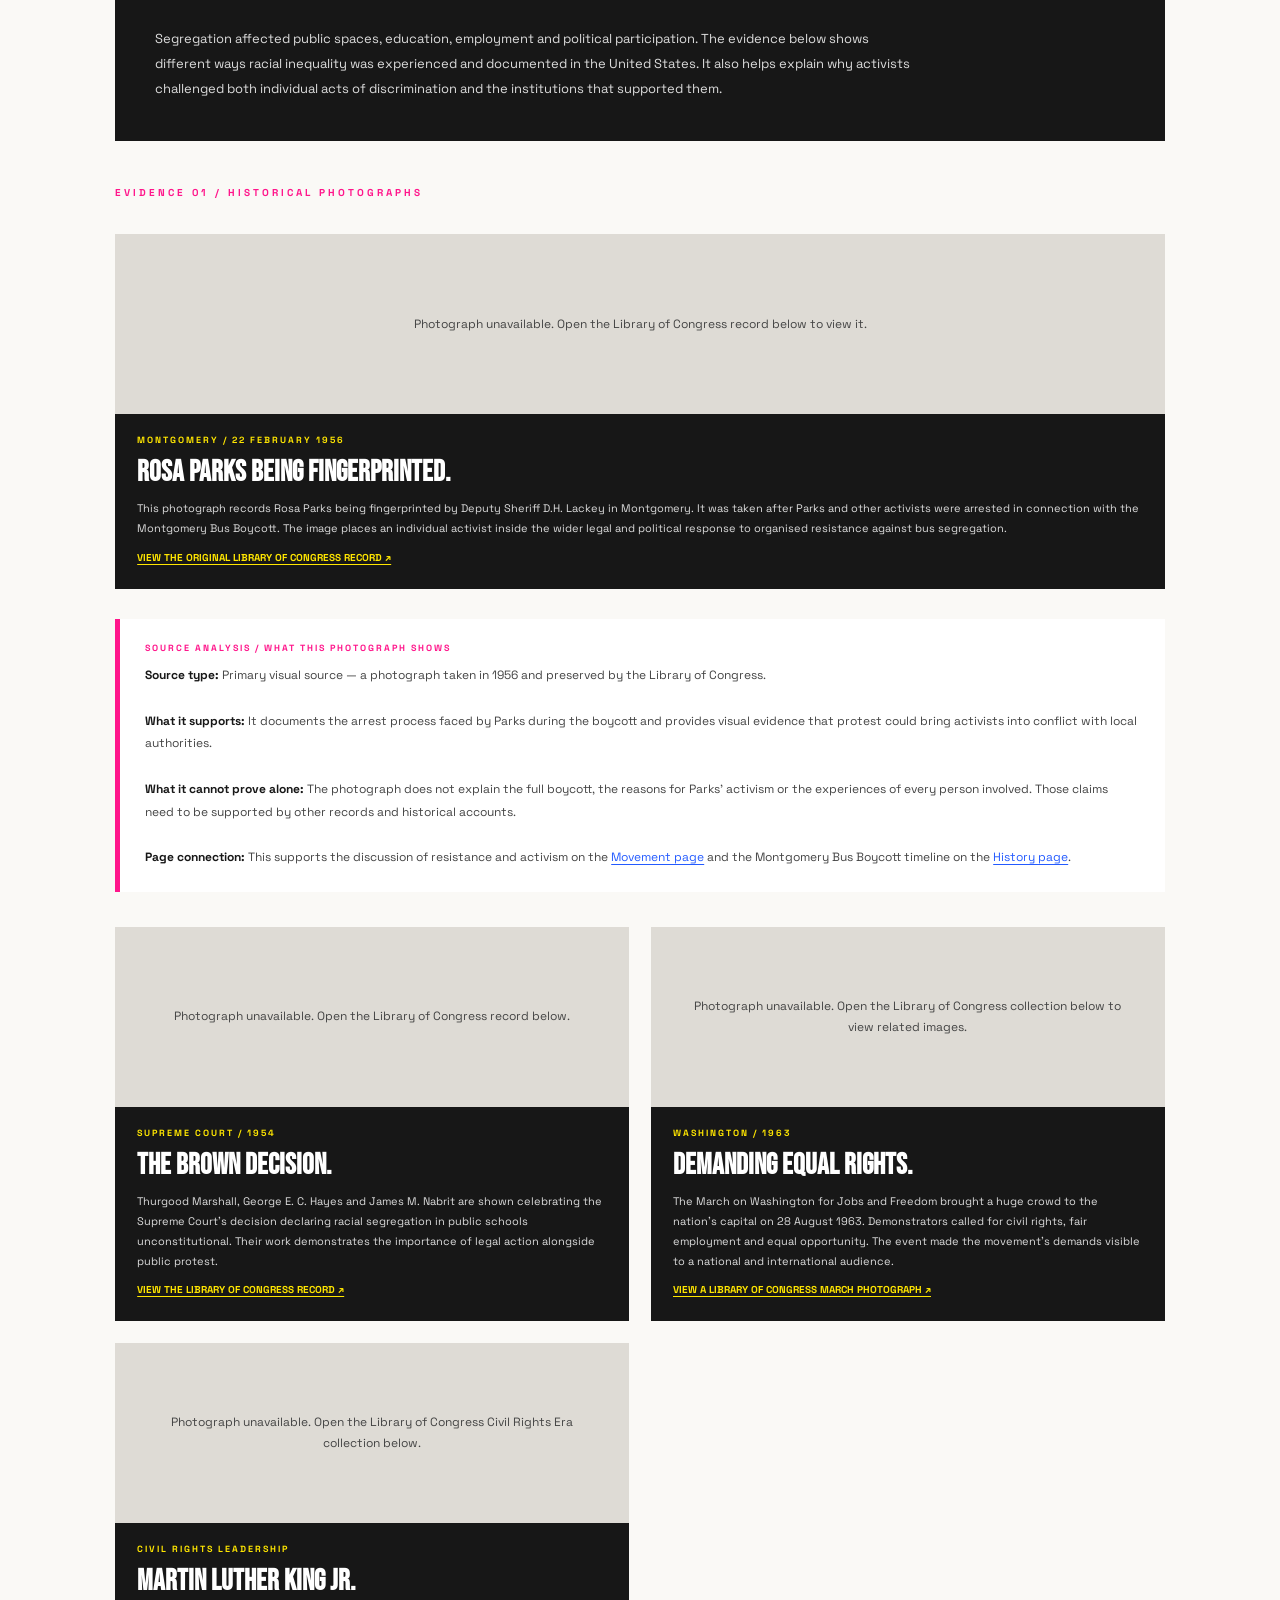
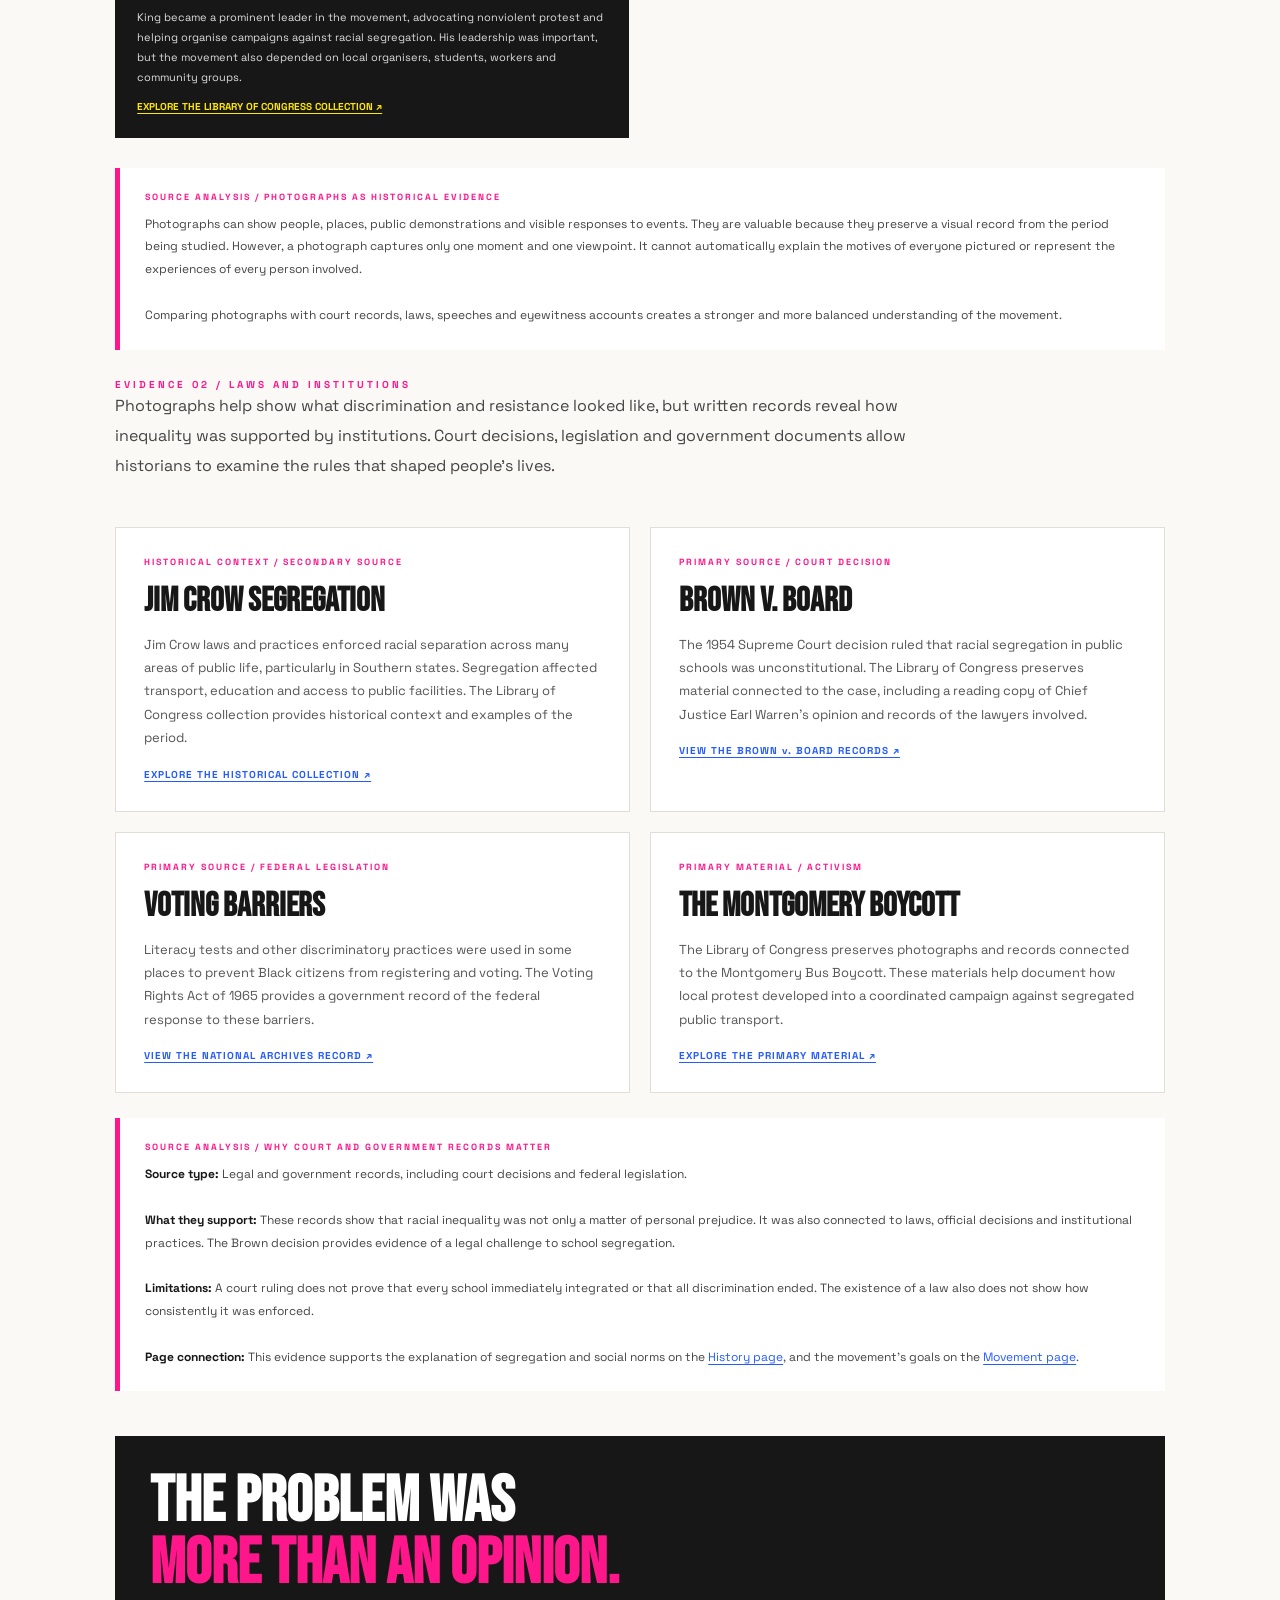
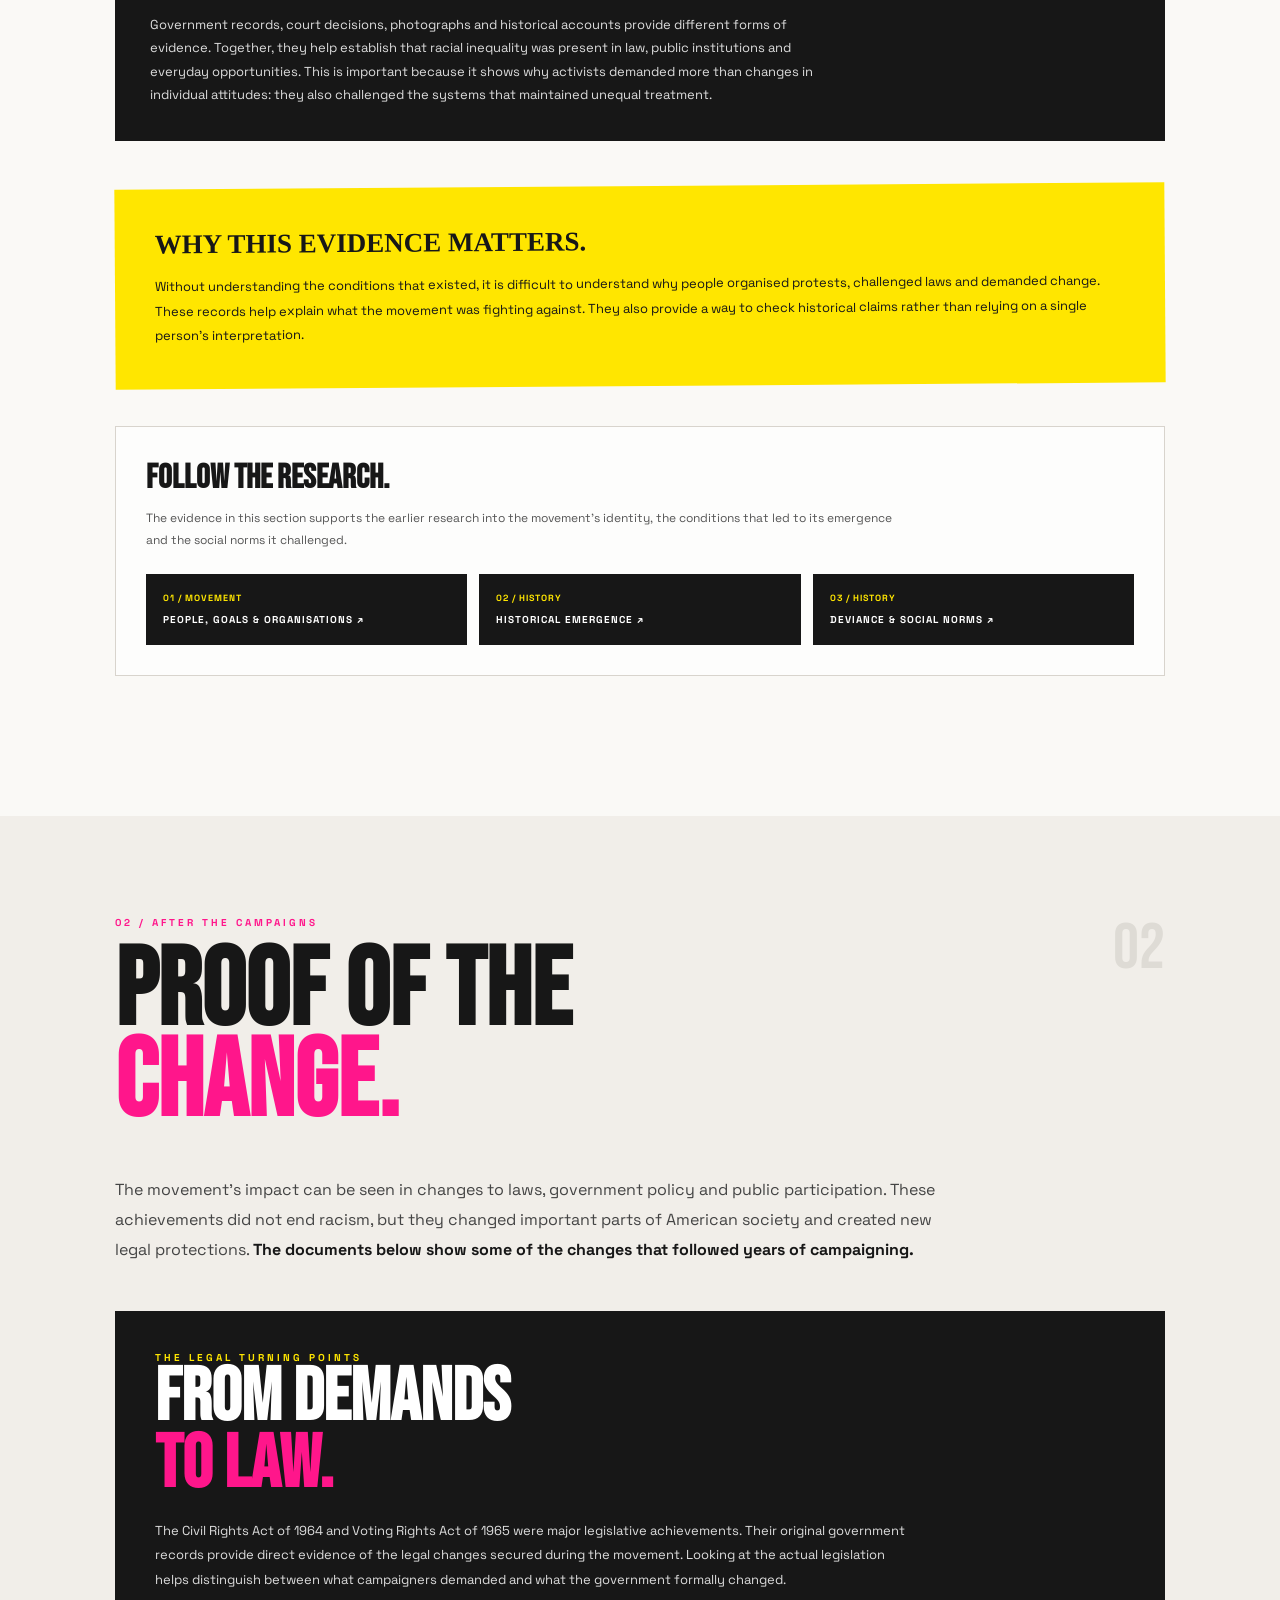
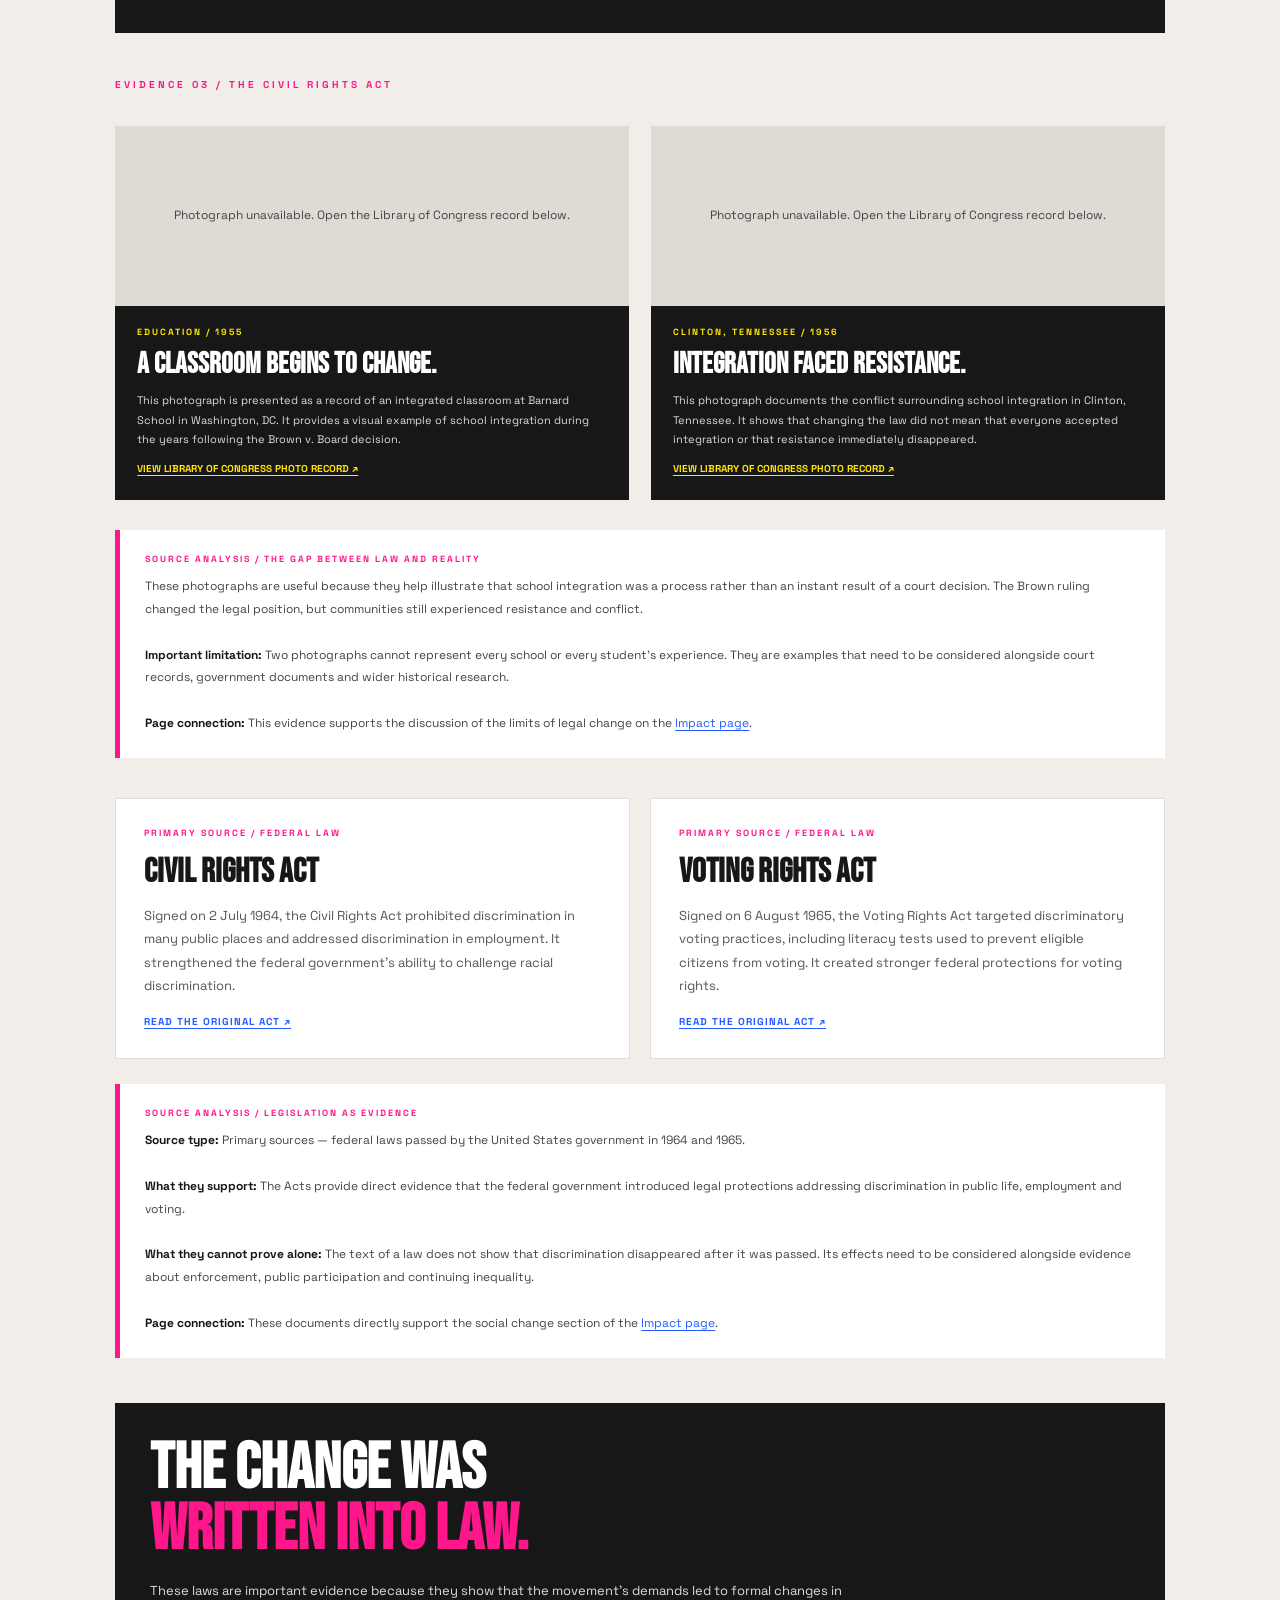
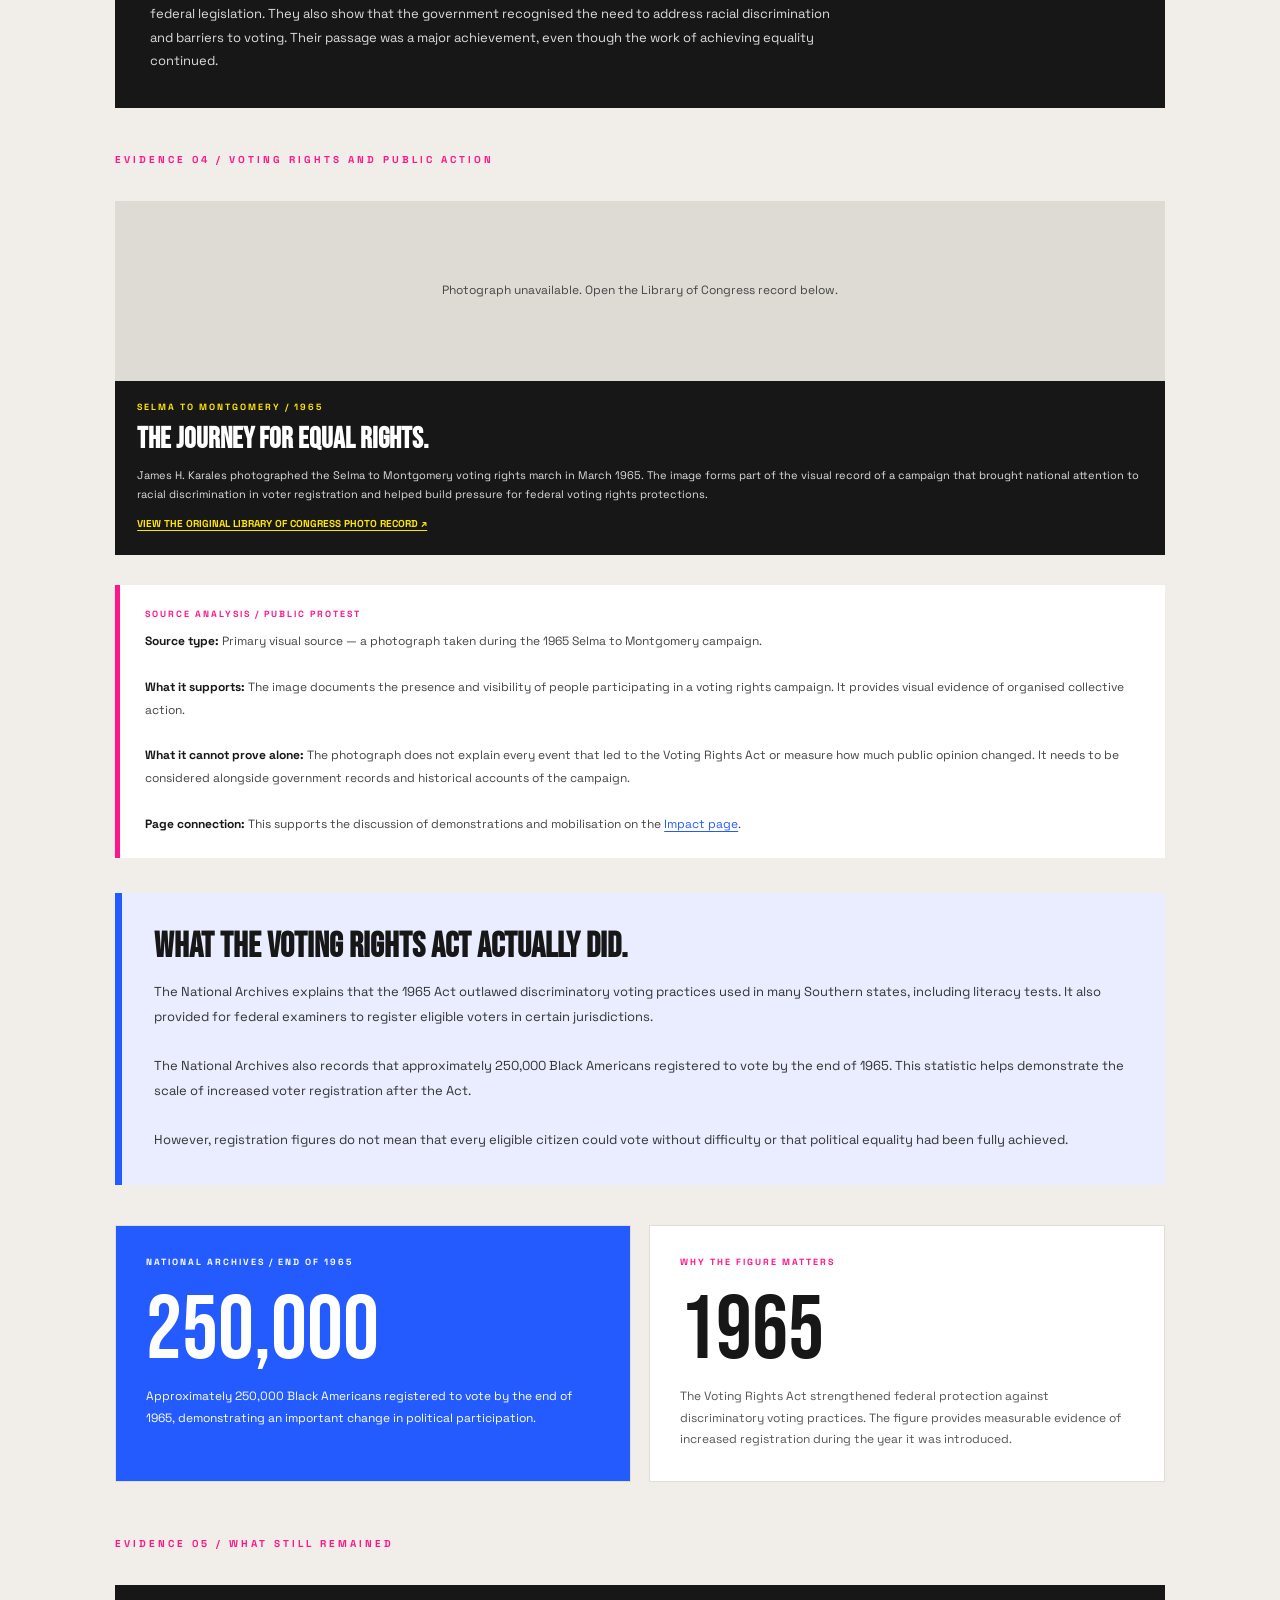
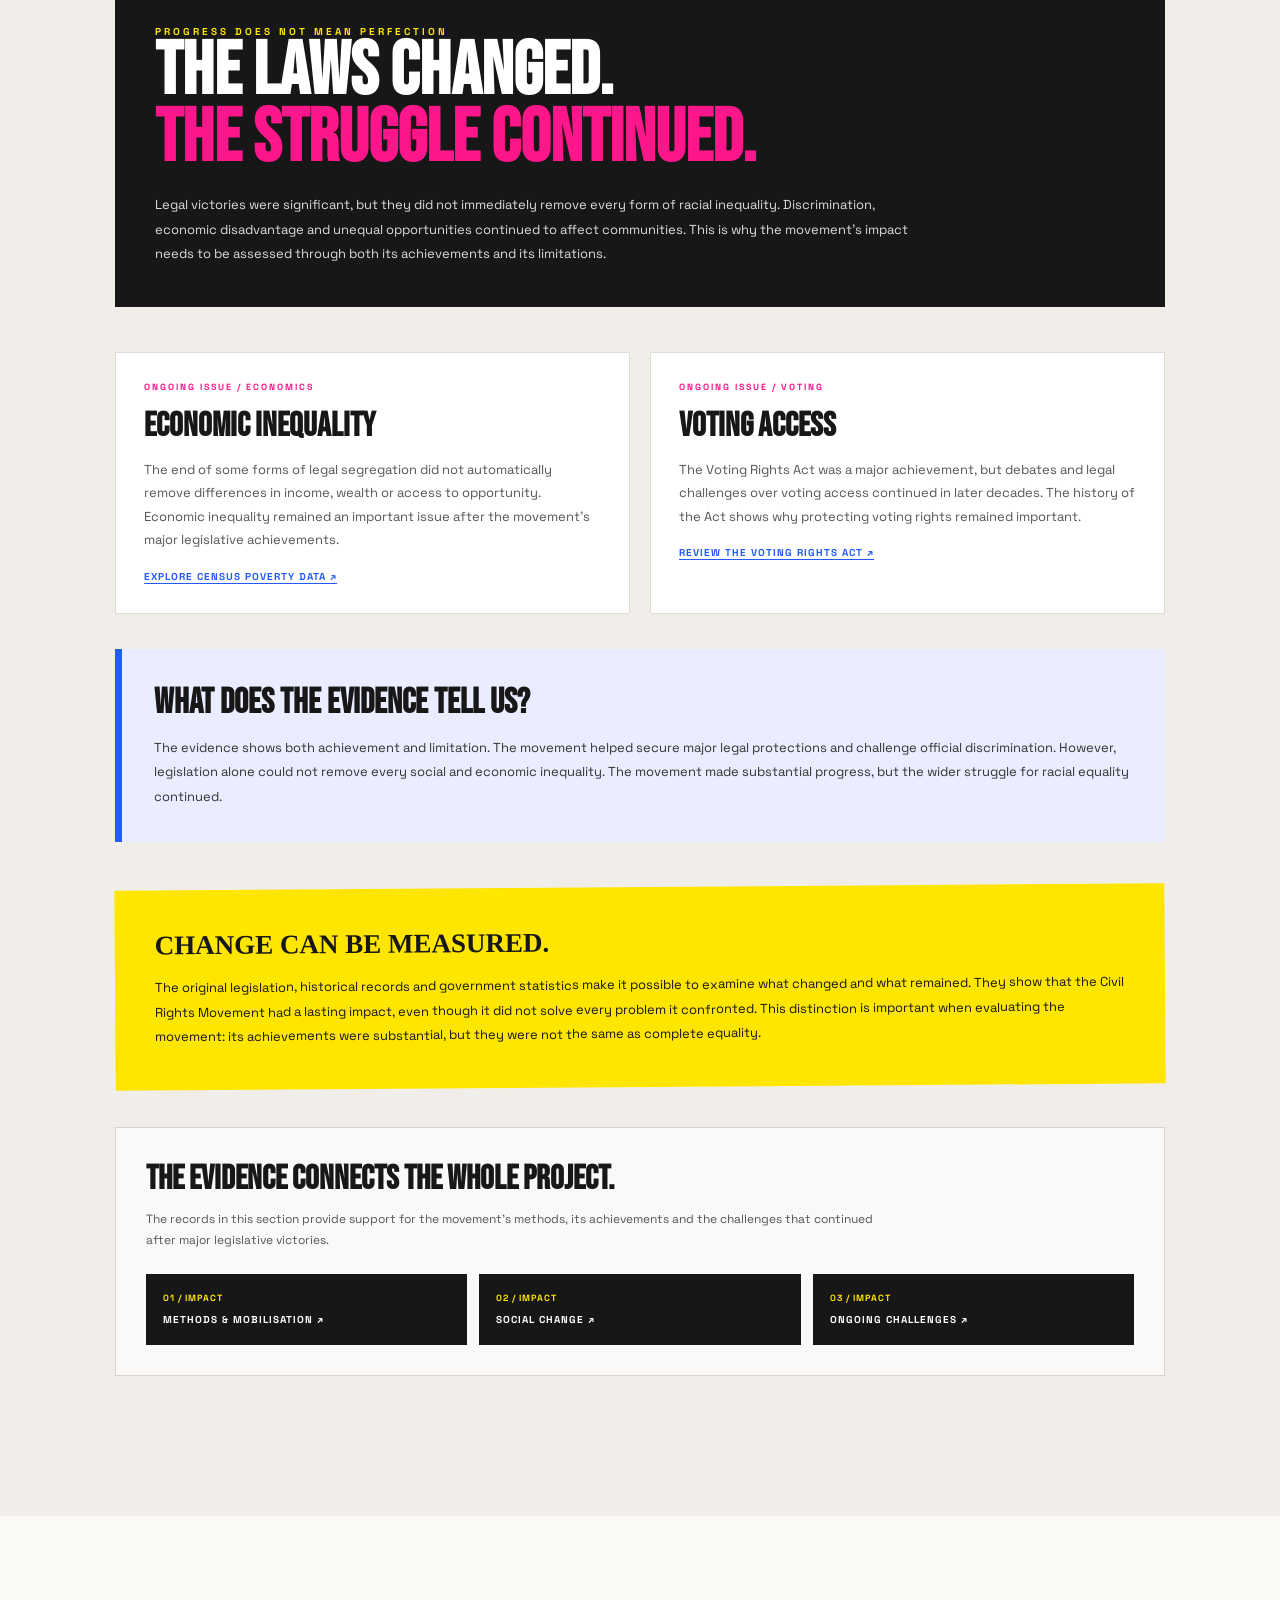
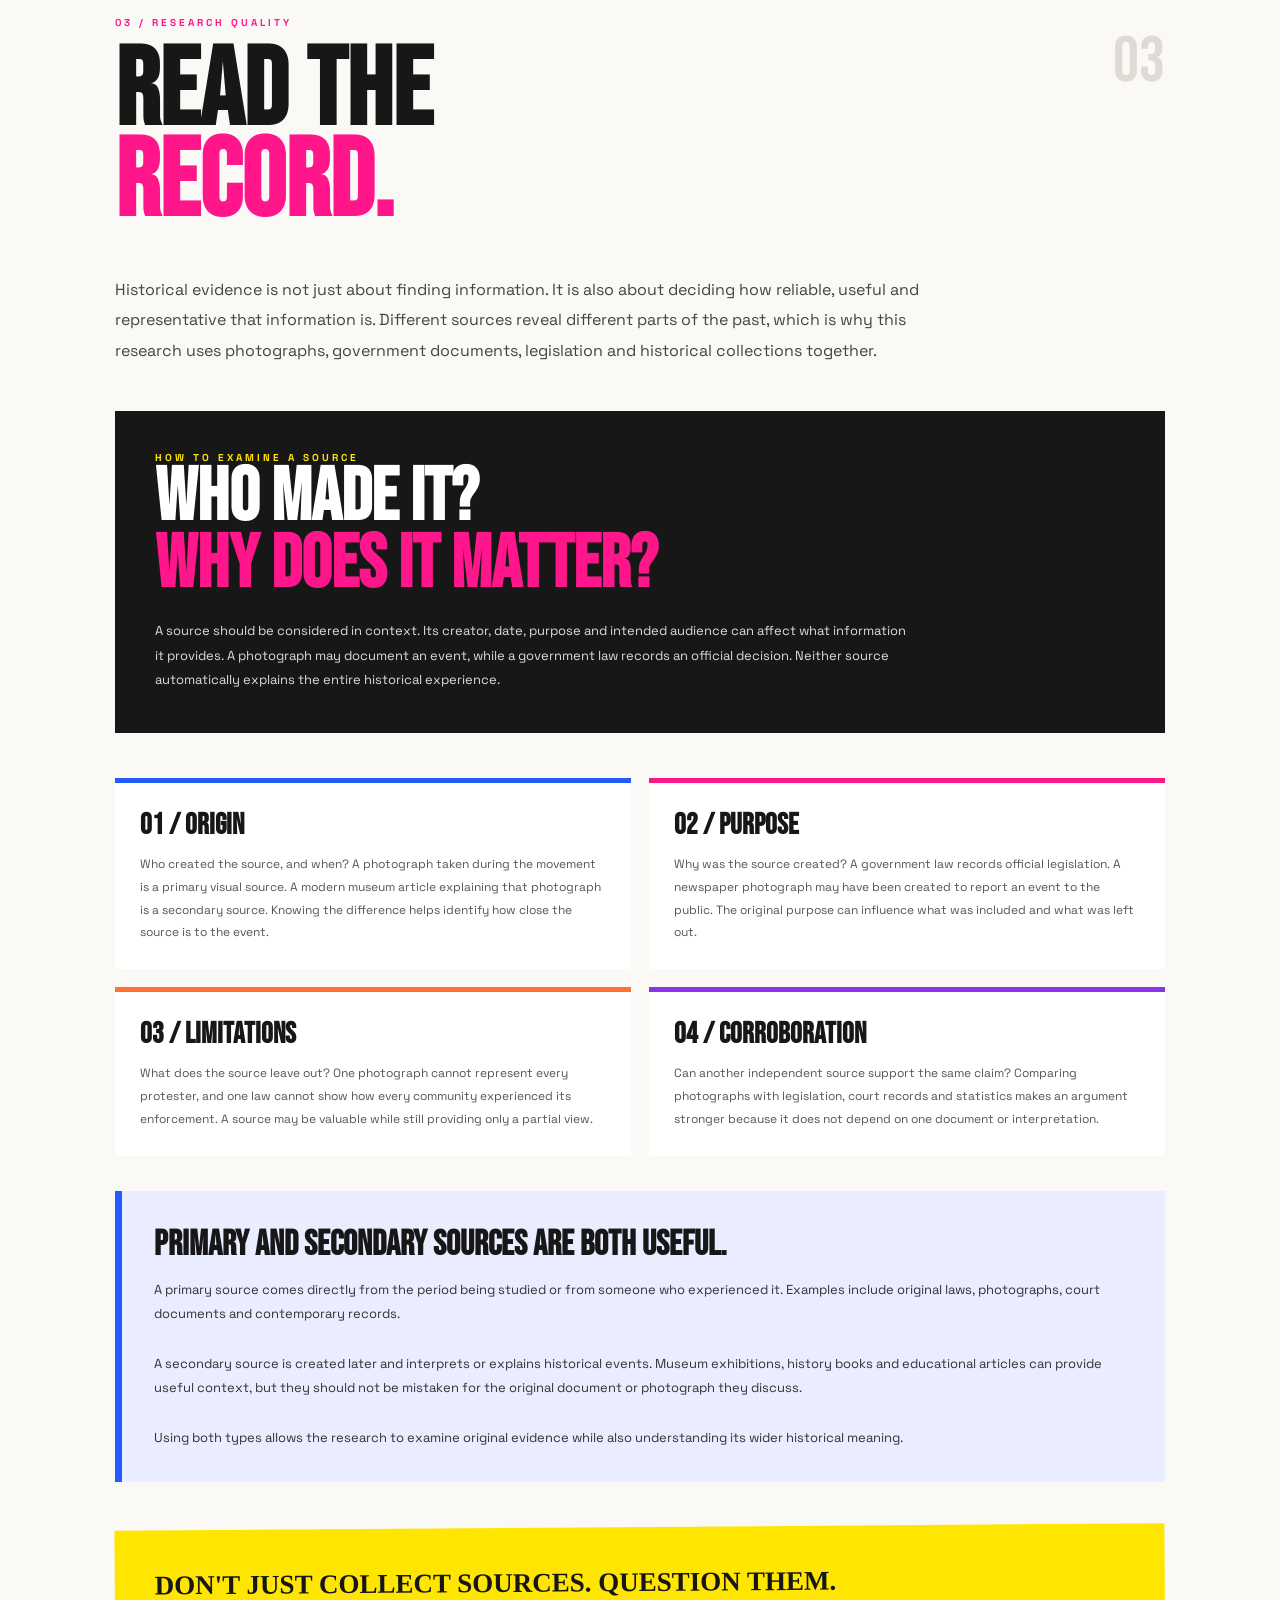
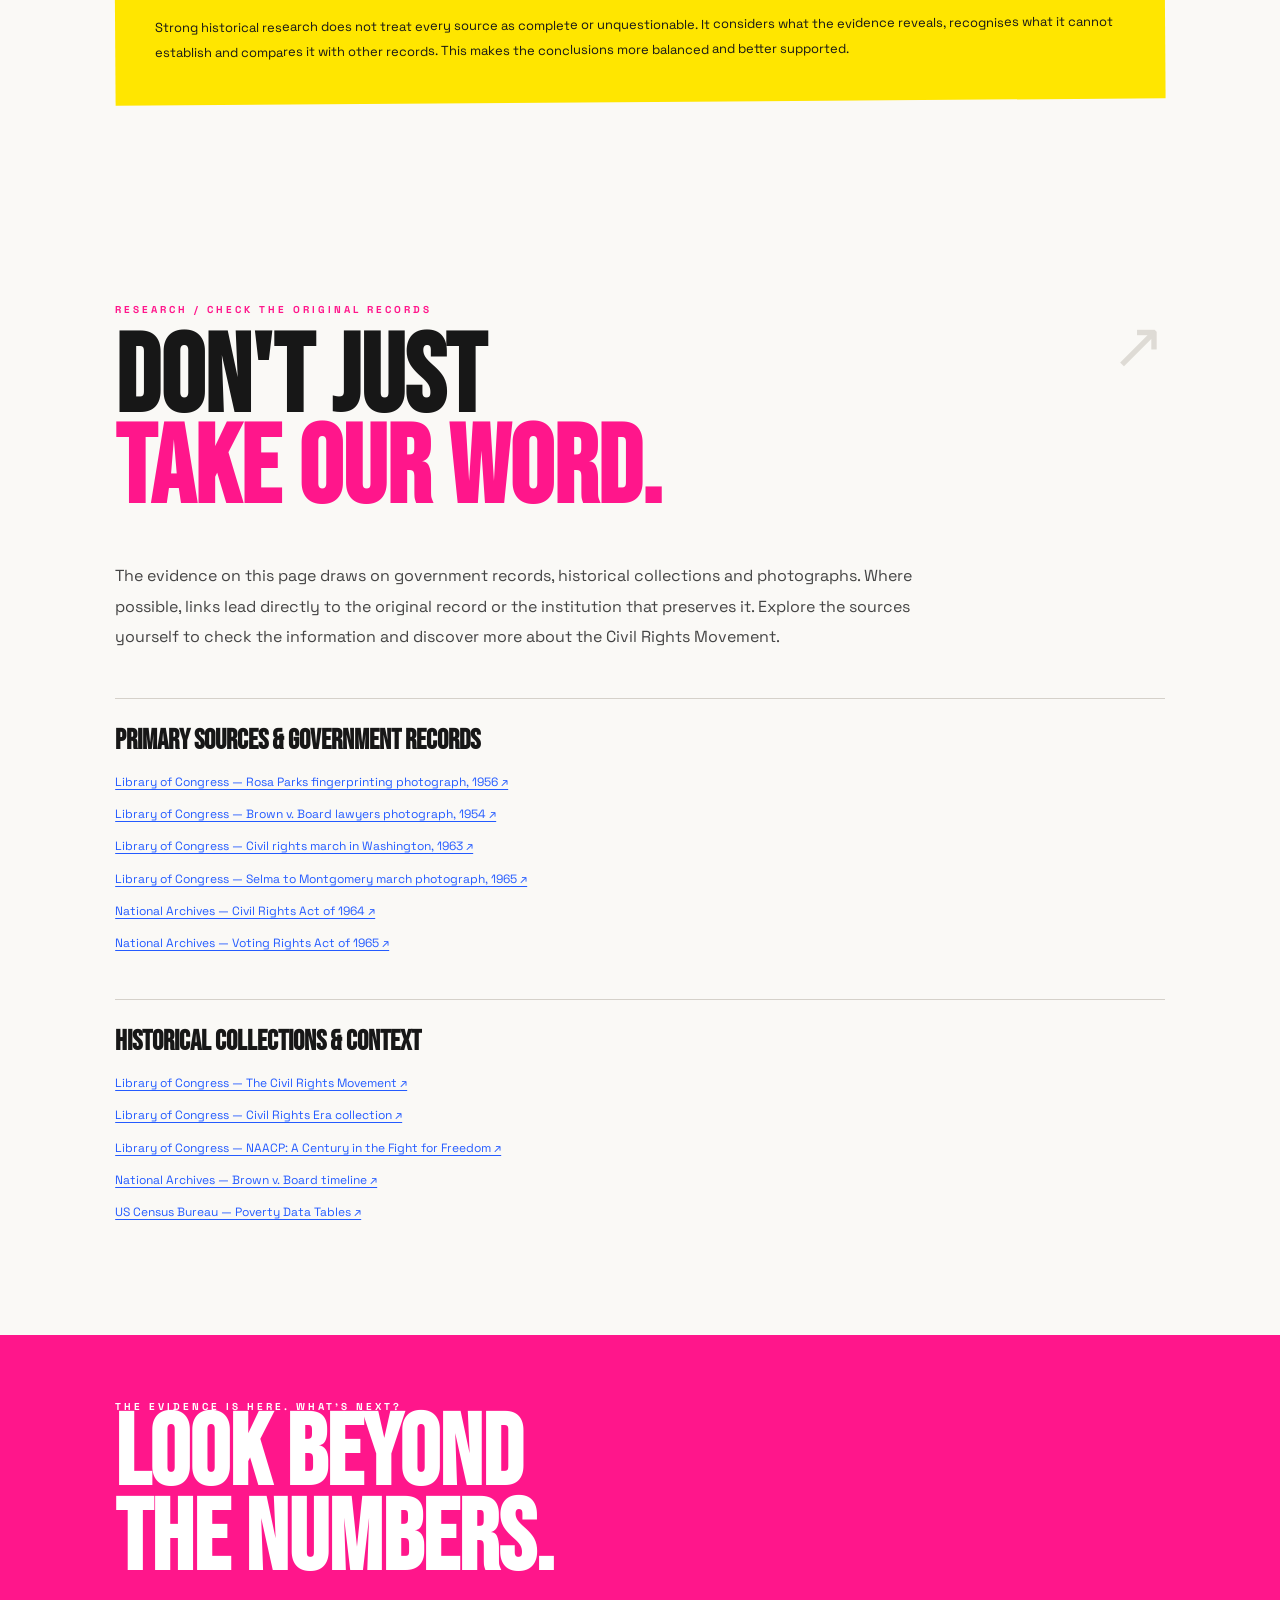
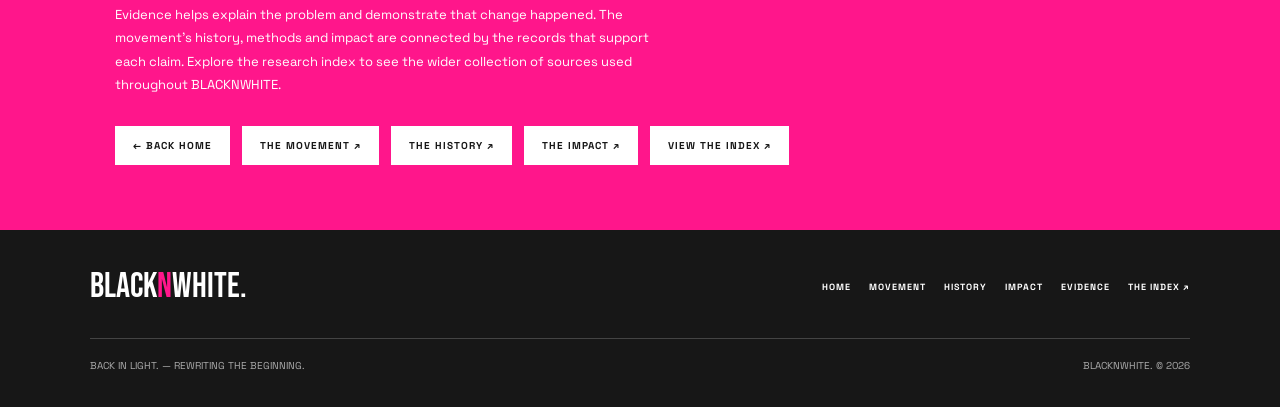
==== commit 95bea6ef: "Update evidence.html" ====
--- a/evidence.html
+++ b/evidence.html
@@ -1,3 +1,4 @@
+
 
 <!DOCTYPE html>
 <html lang="en">
@@ -366,7 +367,7 @@
   display:grid;
   grid-template-columns:repeat(2,1fr);
   gap:22px;
-  margin:35px 0 55px;
+  margin:35px 0 30px;
 }
 
 .photo-card {
@@ -446,6 +447,39 @@
   line-height:1.8;
 }
 
+/* SOURCE ANALYSIS */
+
+.source-analysis {
+  background:#fff;
+  border-left:5px solid var(--pink);
+  padding:23px 25px;
+  margin:0 0 28px;
+}
+
+.source-analysis .analysis-label {
+  color:var(--pink);
+  font-size:9px;
+  font-weight:800;
+  letter-spacing:2px;
+  margin-bottom:10px;
+}
+
+.source-analysis p {
+  color:#444;
+  font-size:12px;
+  line-height:1.9;
+}
+
+.source-analysis strong {
+  color:var(--black);
+}
+
+.source-analysis a {
+  color:var(--blue);
+  text-decoration:underline;
+  text-underline-offset:3px;
+}
+
 /* STAT CARDS */
 
 .stat-grid {
@@ -508,7 +542,7 @@
   display:grid;
   grid-template-columns:repeat(2,1fr);
   gap:20px;
-  margin:40px 0;
+  margin:40px 0 25px;
 }
 
 .document-card {
@@ -605,6 +639,59 @@
   color:#333;
 }
 
+/* PAGE CONNECTIONS */
+
+.connection-panel {
+  margin:40px 0;
+  padding:30px;
+  border:1px solid #d8d4cd;
+  background:rgba(255,255,255,.65);
+}
+
+.connection-panel h3 {
+  font-family:'Bebas Neue',sans-serif;
+  font-size:34px;
+  margin-bottom:10px;
+}
+
+.connection-panel > p {
+  font-size:12px;
+  line-height:1.8;
+  color:#555;
+  max-width:750px;
+}
+
+.connection-links {
+  display:grid;
+  grid-template-columns:repeat(3,1fr);
+  gap:12px;
+  margin-top:22px;
+}
+
+.connection-links a {
+  display:block;
+  padding:17px;
+  background:var(--black);
+  color:white;
+  font-size:10px;
+  font-weight:800;
+  letter-spacing:1px;
+  line-height:1.7;
+  transition:.2s;
+}
+
+.connection-links a:hover {
+  background:var(--pink);
+  transform:translateY(-3px);
+}
+
+.connection-links span {
+  display:block;
+  color:var(--yellow);
+  font-size:9px;
+  margin-bottom:5px;
+}
+
 /* REFLECTION */
 
 .reflection {
@@ -623,6 +710,45 @@
 .reflection p {
   font-size:13px;
   line-height:1.9;
+}
+
+/* SOURCE EVALUATION */
+
+.evaluation-grid {
+  display:grid;
+  grid-template-columns:repeat(2,1fr);
+  gap:18px;
+  margin:35px 0;
+}
+
+.evaluation-card {
+  padding:25px;
+  background:#fff;
+  border-top:5px solid var(--blue);
+}
+
+.evaluation-card:nth-child(2) {
+  border-color:var(--pink);
+}
+
+.evaluation-card:nth-child(3) {
+  border-color:var(--orange);
+}
+
+.evaluation-card:nth-child(4) {
+  border-color:var(--purple);
+}
+
+.evaluation-card h3 {
+  font-family:'Bebas Neue',sans-serif;
+  font-size:29px;
+  margin-bottom:10px;
+}
+
+.evaluation-card p {
+  font-size:12px;
+  line-height:1.9;
+  color:#555;
 }
 
 /* SOURCE LINKS */
@@ -805,7 +931,8 @@
 
   .stat-grid,
   .document-grid,
-  .photo-gallery {
+  .photo-gallery,
+  .evaluation-grid {
     grid-template-columns:1fr;
   }
 
@@ -828,6 +955,10 @@
   .highlight,
   .reflection {
     padding:28px;
+  }
+
+  .connection-links {
+    grid-template-columns:1fr;
   }
 
   .footer-top {
@@ -919,9 +1050,10 @@
 
   <p class="hero-description">
     Stories explain what happened. Evidence helps show why it
-    mattered. Explore the records, statistics, photographs and
-    legislation that reveal the reality of racial inequality
-    and the changes demanded by the Civil Rights Movement.
+    mattered. Explore the original photographs, historical
+    records, statistics and legislation that reveal the reality
+    of racial inequality and the changes demanded by the
+    Civil Rights Movement.
   </p>
 
   <div class="sticker sticker-one">LOOK CLOSER.</div>
@@ -946,6 +1078,7 @@
 <div class="jump-nav">
   <a href="#history-evidence">01 / THE PROBLEM ↓</a>
   <a href="#impact-evidence">02 / THE CHANGE ↓</a>
+  <a href="#source-evaluation">03 / SOURCE EVALUATION ↓</a>
 </div>
 
 <!-- HISTORY EVIDENCE -->
@@ -977,7 +1110,9 @@
       Segregation affected public spaces, education, employment
       and political participation. The evidence below shows
       different ways racial inequality was experienced and
-      documented in the United States.
+      documented in the United States. It also helps explain
+      why activists challenged both individual acts of
+      discrimination and the institutions that supported them.
     </p>
   </div>
 
@@ -988,45 +1123,77 @@
     <article class="photo-card wide">
       <img
         src="https://loc.gov/exhibits/civil-rights-act/images/3c09643_enlarge.jpg"
-        alt="Rosa Parks being fingerprinted in Montgomery, Alabama, in 1956"
+        alt="Rosa Parks being fingerprinted in Montgomery, Alabama, in February 1956"
         loading="lazy"
         onerror="this.style.display='none';this.nextElementSibling.style.display='flex';"
       >
       <div class="image-fallback">Photograph unavailable. Open the Library of Congress record below to view it.</div>
       <div class="photo-caption">
-        <div class="photo-tag">MONTGOMERY / 1956</div>
+        <div class="photo-tag">MONTGOMERY / 22 FEBRUARY 1956</div>
         <h3>ROSA PARKS BEING FINGERPRINTED.</h3>
         <p>
-          This photograph documents Rosa Parks after her arrest
-          during the Montgomery Bus Boycott. Her arrest followed
-          her refusal to give up her seat on a segregated bus.
-          The boycott became a major campaign against segregation
-          in public transport.
+          This photograph records Rosa Parks being fingerprinted
+          by Deputy Sheriff D.H. Lackey in Montgomery. It was
+          taken after Parks and other activists were arrested
+          in connection with the Montgomery Bus Boycott.
+          The image places an individual activist inside the
+          wider legal and political response to organised
+          resistance against bus segregation.
         </p>
-        <a href="https://www.loc.gov/exhibits/civil-rights-act/civil-rights-era.html#obj090" target="_blank" rel="noopener">
-          VIEW LIBRARY OF CONGRESS RECORD ↗
+        <a href="https://www.loc.gov/item/94500293/" target="_blank" rel="noopener">
+          VIEW THE ORIGINAL LIBRARY OF CONGRESS RECORD ↗
         </a>
       </div>
     </article>
 
+  </div>
+
+  <div class="source-analysis">
+    <div class="analysis-label">SOURCE ANALYSIS / WHAT THIS PHOTOGRAPH SHOWS</div>
+    <p>
+      <strong>Source type:</strong> Primary visual source — a photograph
+      taken in 1956 and preserved by the Library of Congress.
+      <br><br>
+      <strong>What it supports:</strong> It documents the arrest
+      process faced by Parks during the boycott and provides
+      visual evidence that protest could bring activists into
+      conflict with local authorities.
+      <br><br>
+      <strong>What it cannot prove alone:</strong> The photograph
+      does not explain the full boycott, the reasons for Parks'
+      activism or the experiences of every person involved.
+      Those claims need to be supported by other records and
+      historical accounts.
+      <br><br>
+      <strong>Page connection:</strong> This supports the discussion
+      of resistance and activism on the <a href="movement.html">Movement page</a>
+      and the Montgomery Bus Boycott timeline on the
+      <a href="history.html#emergence">History page</a>.
+    </p>
+  </div>
+
+  <div class="photo-gallery">
+
     <article class="photo-card">
       <img
-        src="https://loc.gov/exhibits/civil-rights-act/images/3c11236_enlarge.jpg"
-        alt="Civil rights lawyers congratulating one another after the Brown v Board decision in 1954"
+        src="https://loc.gov/exhibits/brown/images/br0099s.jpg"
+        alt="Thurgood Marshall, George E. C. Hayes and James M. Nabrit celebrating the Brown v Board decision in 1954"
         loading="lazy"
         onerror="this.style.display='none';this.nextElementSibling.style.display='flex';"
       >
-      <div class="image-fallback">Photograph unavailable. Open the Library of Congress record below to view it.</div>
+      <div class="image-fallback">Photograph unavailable. Open the Library of Congress record below.</div>
       <div class="photo-caption">
         <div class="photo-tag">SUPREME COURT / 1954</div>
         <h3>THE BROWN DECISION.</h3>
         <p>
           Thurgood Marshall, George E. C. Hayes and James M. Nabrit
-          celebrate the Supreme Court decision declaring school
-          segregation unconstitutional.
+          are shown celebrating the Supreme Court's decision
+          declaring racial segregation in public schools
+          unconstitutional. Their work demonstrates the
+          importance of legal action alongside public protest.
         </p>
-        <a href="https://www.loc.gov/exhibits/civil-rights-act/civil-rights-era.html#obj083" target="_blank" rel="noopener">
-          VIEW LIBRARY OF CONGRESS RECORD ↗
+        <a href="https://www.loc.gov/exhibits/brown/brown-brown.html#obj99" target="_blank" rel="noopener">
+          VIEW THE LIBRARY OF CONGRESS RECORD ↗
         </a>
       </div>
     </article>
@@ -1034,7 +1201,7 @@
     <article class="photo-card">
       <img
         src="https://www.loc.gov/exhibits/brown/images/br0225s.jpg"
-        alt="Civil rights demonstrators marching in Washington in 1963"
+        alt="Civil rights demonstrators in Washington in 1963"
         loading="lazy"
         onerror="this.style.display='none';this.nextElementSibling.style.display='flex';"
       >
@@ -1043,13 +1210,14 @@
         <div class="photo-tag">WASHINGTON / 1963</div>
         <h3>DEMANDING EQUAL RIGHTS.</h3>
         <p>
-          Civil rights demonstrators march in Washington.
-          Protesters used public demonstrations to make
-          demands for equal treatment, education and
-          opportunity visible.
+          The March on Washington for Jobs and Freedom brought
+          a huge crowd to the nation's capital on 28 August 1963.
+          Demonstrators called for civil rights, fair employment
+          and equal opportunity. The event made the movement's
+          demands visible to a national and international audience.
         </p>
-        <a href="https://www.loc.gov/exhibits/civil-rights-act/civil-rights-era.html" target="_blank" rel="noopener">
-          EXPLORE THE HISTORICAL COLLECTION ↗
+        <a href="https://www.loc.gov/item/2003654395/" target="_blank" rel="noopener">
+          VIEW A LIBRARY OF CONGRESS MARCH PHOTOGRAPH ↗
         </a>
       </div>
     </article>
@@ -1061,81 +1229,140 @@
         loading="lazy"
         onerror="this.style.display='none';this.nextElementSibling.style.display='flex';"
       >
-      <div class="image-fallback">Photograph unavailable. Open the Library of Congress record below to view it.</div>
+      <div class="image-fallback">Photograph unavailable. Open the Library of Congress Civil Rights Era collection below.</div>
       <div class="photo-caption">
         <div class="photo-tag">CIVIL RIGHTS LEADERSHIP</div>
         <h3>MARTIN LUTHER KING JR.</h3>
         <p>
           King became a prominent leader in the movement,
           advocating nonviolent protest and helping organise
-          campaigns against racial segregation.
+          campaigns against racial segregation. His leadership
+          was important, but the movement also depended on
+          local organisers, students, workers and community groups.
         </p>
-        <a href="https://www.loc.gov/exhibits/civil-rights-act/civil-rights-era.html#obj092" target="_blank" rel="noopener">
-          VIEW LIBRARY OF CONGRESS RECORD ↗
+        <a href="https://www.loc.gov/exhibits/civil-rights-act/civil-rights-era.html" target="_blank" rel="noopener">
+          EXPLORE THE LIBRARY OF CONGRESS COLLECTION ↗
         </a>
       </div>
     </article>
 
   </div>
 
+  <div class="source-analysis">
+    <div class="analysis-label">SOURCE ANALYSIS / PHOTOGRAPHS AS HISTORICAL EVIDENCE</div>
+    <p>
+      Photographs can show people, places, public demonstrations
+      and visible responses to events. They are valuable because
+      they preserve a visual record from the period being studied.
+      However, a photograph captures only one moment and one
+      viewpoint. It cannot automatically explain the motives
+      of everyone pictured or represent the experiences of
+      every person involved.
+      <br><br>
+      Comparing photographs with court records, laws, speeches
+      and eyewitness accounts creates a stronger and more
+      balanced understanding of the movement.
+    </p>
+  </div>
+
   <div class="section-label">EVIDENCE 02 / LAWS AND INSTITUTIONS</div>
 
+  <p class="lead-text">
+    Photographs help show what discrimination and resistance
+    looked like, but written records reveal how inequality
+    was supported by institutions. Court decisions, legislation
+    and government documents allow historians to examine the
+    rules that shaped people's lives.
+  </p>
+
   <div class="document-grid">
 
     <div class="document-card">
-      <div class="document-tag">PRIMARY SOURCE / LAW</div>
+      <div class="document-tag">HISTORICAL CONTEXT / SECONDARY SOURCE</div>
       <h3>JIM CROW SEGREGATION</h3>
       <p>
         Jim Crow laws and practices enforced racial separation
         across many areas of public life, particularly in
         Southern states. Segregation affected transport,
-        education and access to public facilities.
+        education and access to public facilities. The
+        Library of Congress collection provides historical
+        context and examples of the period.
       </p>
       <a href="https://www.loc.gov/exhibits/civil-rights-act/civil-rights-era.html" target="_blank" rel="noopener">
-        VIEW HISTORICAL RECORDS ↗
+        EXPLORE THE HISTORICAL COLLECTION ↗
       </a>
     </div>
 
     <div class="document-card">
-      <div class="document-tag">PRIMARY SOURCE / EDUCATION</div>
+      <div class="document-tag">PRIMARY SOURCE / COURT DECISION</div>
       <h3>BROWN v. BOARD</h3>
       <p>
         The 1954 Supreme Court decision ruled that racial
         segregation in public schools was unconstitutional.
-        It challenged the legal basis of segregated education.
+        The Library of Congress preserves material connected
+        to the case, including a reading copy of Chief Justice
+        Earl Warren's opinion and records of the lawyers involved.
       </p>
-      <a href="https://www.loc.gov/exhibits/civil-rights-act/civil-rights-era.html#obj082" target="_blank" rel="noopener">
-        VIEW THE HISTORICAL RECORD ↗
+      <a href="https://www.loc.gov/exhibits/naacp/the-civil-rights-era.html" target="_blank" rel="noopener">
+        VIEW THE BROWN v. BOARD RECORDS ↗
       </a>
     </div>
 
     <div class="document-card">
-      <div class="document-tag">PRIMARY SOURCE / VOTING</div>
+      <div class="document-tag">PRIMARY SOURCE / FEDERAL LEGISLATION</div>
       <h3>VOTING BARRIERS</h3>
       <p>
-        Literacy tests, poll taxes and other discriminatory
-        practices were used in some places to prevent Black
-        citizens from registering and voting.
+        Literacy tests and other discriminatory practices
+        were used in some places to prevent Black citizens
+        from registering and voting. The Voting Rights Act
+        of 1965 provides a government record of the federal
+        response to these barriers.
       </p>
       <a href="https://www.archives.gov/milestone-documents/voting-rights-act" target="_blank" rel="noopener">
-        VIEW NATIONAL ARCHIVES RECORD ↗
+        VIEW THE NATIONAL ARCHIVES RECORD ↗
       </a>
     </div>
 
     <div class="document-card">
-      <div class="document-tag">PRIMARY SOURCE / ACTIVISM</div>
+      <div class="document-tag">PRIMARY MATERIAL / ACTIVISM</div>
       <h3>THE MONTGOMERY BOYCOTT</h3>
       <p>
-        The Montgomery Bus Boycott demonstrated organised
-        resistance to segregated public transport. The
-        Library of Congress preserves photographs, accounts
-        and other material relating to the campaign.
+        The Library of Congress preserves photographs and
+        records connected to the Montgomery Bus Boycott.
+        These materials help document how local protest
+        developed into a coordinated campaign against
+        segregated public transport.
       </p>
-      <a href="https://www.loc.gov/exhibits/civil-rights-act/civil-rights-era.html#obj277" target="_blank" rel="noopener">
-        EXPLORE PRIMARY SOURCES ↗
+      <a href="https://www.loc.gov/exhibits/civil-rights-act/civil-rights-era.html" target="_blank" rel="noopener">
+        EXPLORE THE PRIMARY MATERIAL ↗
       </a>
     </div>
 
+  </div>
+
+  <div class="source-analysis">
+    <div class="analysis-label">SOURCE ANALYSIS / WHY COURT AND GOVERNMENT RECORDS MATTER</div>
+    <p>
+      <strong>Source type:</strong> Legal and government records,
+      including court decisions and federal legislation.
+      <br><br>
+      <strong>What they support:</strong> These records show that
+      racial inequality was not only a matter of personal
+      prejudice. It was also connected to laws, official
+      decisions and institutional practices. The Brown
+      decision provides evidence of a legal challenge to
+      school segregation.
+      <br><br>
+      <strong>Limitations:</strong> A court ruling does not prove
+      that every school immediately integrated or that all
+      discrimination ended. The existence of a law also does
+      not show how consistently it was enforced.
+      <br><br>
+      <strong>Page connection:</strong> This evidence supports the
+      explanation of segregation and social norms on the
+      <a href="history.html#deviance">History page</a>, and the
+      movement's goals on the <a href="movement.html">Movement page</a>.
+    </p>
   </div>
 
   <div class="highlight">
@@ -1145,7 +1372,10 @@
       historical accounts provide different forms of evidence.
       Together, they help establish that racial inequality
       was present in law, public institutions and everyday
-      opportunities.
+      opportunities. This is important because it shows
+      why activists demanded more than changes in individual
+      attitudes: they also challenged the systems that
+      maintained unequal treatment.
     </p>
   </div>
 
@@ -1156,8 +1386,35 @@
       it is difficult to understand why people organised
       protests, challenged laws and demanded change.
       These records help explain what the movement was
-      fighting against.
+      fighting against. They also provide a way to check
+      historical claims rather than relying on a single
+      person's interpretation.
     </p>
+  </div>
+
+  <div class="connection-panel">
+    <h3>FOLLOW THE RESEARCH.</h3>
+    <p>
+      The evidence in this section supports the earlier
+      research into the movement's identity, the conditions
+      that led to its emergence and the social norms it
+      challenged.
+    </p>
+
+    <div class="connection-links">
+      <a href="movement.html">
+        <span>01 / MOVEMENT</span>
+        PEOPLE, GOALS & ORGANISATIONS ↗
+      </a>
+      <a href="history.html#emergence">
+        <span>02 / HISTORY</span>
+        HISTORICAL EMERGENCE ↗
+      </a>
+      <a href="history.html#deviance">
+        <span>03 / HISTORY</span>
+        DEVIANCE & SOCIAL NORMS ↗
+      </a>
+    </div>
   </div>
 
 </section>
@@ -1192,19 +1449,20 @@
       1965 were major legislative achievements. Their
       original government records provide direct evidence
       of the legal changes secured during the movement.
+      Looking at the actual legislation helps distinguish
+      between what campaigners demanded and what the
+      government formally changed.
     </p>
   </div>
 
   <div class="section-label">EVIDENCE 03 / THE CIVIL RIGHTS ACT</div>
-
-  <!-- REPLACED PHOTOGRAPHS: BARNARD SCHOOL AND CLINTON, TENNESSEE -->
 
   <div class="photo-gallery">
 
     <article class="photo-card">
       <img
         src="https://cdn.loc.gov/service/pnp/ppmsca/03100/03119v.jpg"
-        alt="Students in an integrated classroom at Barnard School in Washington DC, 1955"
+        alt="Students in an integrated classroom at Barnard School in Washington DC"
         loading="lazy"
         onerror="this.style.display='none';this.nextElementSibling.style.display='flex';"
       >
@@ -1213,10 +1471,10 @@
         <div class="photo-tag">EDUCATION / 1955</div>
         <h3>A CLASSROOM BEGINS TO CHANGE.</h3>
         <p>
-          This photograph shows an integrated classroom at
-          Barnard School in Washington, DC. It provides a
-          visual record of school integration during the
-          years following the Brown v. Board decision.
+          This photograph is presented as a record of an
+          integrated classroom at Barnard School in Washington,
+          DC. It provides a visual example of school integration
+          during the years following the Brown v. Board decision.
         </p>
         <a href="https://www.loc.gov/pictures/item/2003654384/" target="_blank" rel="noopener">
           VIEW LIBRARY OF CONGRESS PHOTO RECORD ↗
@@ -1250,17 +1508,38 @@
 
   </div>
 
+  <div class="source-analysis">
+    <div class="analysis-label">SOURCE ANALYSIS / THE GAP BETWEEN LAW AND REALITY</div>
+    <p>
+      These photographs are useful because they help illustrate
+      that school integration was a process rather than an
+      instant result of a court decision. The Brown ruling
+      changed the legal position, but communities still
+      experienced resistance and conflict.
+      <br><br>
+      <strong>Important limitation:</strong> Two photographs cannot
+      represent every school or every student's experience.
+      They are examples that need to be considered alongside
+      court records, government documents and wider historical
+      research.
+      <br><br>
+      <strong>Page connection:</strong> This evidence supports the
+      discussion of the limits of legal change on the
+      <a href="impact.html#limitations">Impact page</a>.
+    </p>
+  </div>
+
   <div class="document-grid">
 
     <div class="document-card">
-      <div class="document-tag">UNITED STATES LAW / 2 JULY 1964</div>
+      <div class="document-tag">PRIMARY SOURCE / FEDERAL LAW</div>
       <h3>CIVIL RIGHTS ACT</h3>
       <p>
-        The Civil Rights Act of 1964 prohibited discrimination
-        in many public places and made employment discrimination
-        based on race, colour, religion, sex or national origin
-        illegal. It strengthened the federal government's
-        ability to address discrimination.
+        Signed on 2 July 1964, the Civil Rights Act prohibited
+        discrimination in many public places and addressed
+        discrimination in employment. It strengthened the
+        federal government's ability to challenge racial
+        discrimination.
       </p>
       <a href="https://www.archives.gov/milestone-documents/civil-rights-act" target="_blank" rel="noopener">
         READ THE ORIGINAL ACT ↗
@@ -1268,19 +1547,42 @@
     </div>
 
     <div class="document-card">
-      <div class="document-tag">UNITED STATES LAW / 6 AUGUST 1965</div>
+      <div class="document-tag">PRIMARY SOURCE / FEDERAL LAW</div>
       <h3>VOTING RIGHTS ACT</h3>
       <p>
-        The Voting Rights Act of 1965 targeted discriminatory
-        voting practices, including literacy tests used to
-        prevent eligible citizens from voting. It created
-        stronger federal protections for voting rights.
+        Signed on 6 August 1965, the Voting Rights Act targeted
+        discriminatory voting practices, including literacy
+        tests used to prevent eligible citizens from voting.
+        It created stronger federal protections for voting rights.
       </p>
       <a href="https://www.archives.gov/milestone-documents/voting-rights-act" target="_blank" rel="noopener">
         READ THE ORIGINAL ACT ↗
       </a>
     </div>
 
+  </div>
+
+  <div class="source-analysis">
+    <div class="analysis-label">SOURCE ANALYSIS / LEGISLATION AS EVIDENCE</div>
+    <p>
+      <strong>Source type:</strong> Primary sources — federal laws
+      passed by the United States government in 1964 and 1965.
+      <br><br>
+      <strong>What they support:</strong> The Acts provide direct
+      evidence that the federal government introduced legal
+      protections addressing discrimination in public life,
+      employment and voting.
+      <br><br>
+      <strong>What they cannot prove alone:</strong> The text of a
+      law does not show that discrimination disappeared after
+      it was passed. Its effects need to be considered alongside
+      evidence about enforcement, public participation and
+      continuing inequality.
+      <br><br>
+      <strong>Page connection:</strong> These documents directly
+      support the social change section of the
+      <a href="impact.html#social-change">Impact page</a>.
+    </p>
   </div>
 
   <div class="highlight">
@@ -1290,19 +1592,19 @@
       that the movement's demands led to formal changes
       in federal legislation. They also show that the
       government recognised the need to address racial
-      discrimination and barriers to voting.
+      discrimination and barriers to voting. Their passage
+      was a major achievement, even though the work of
+      achieving equality continued.
     </p>
   </div>
 
   <div class="section-label">EVIDENCE 04 / VOTING RIGHTS AND PUBLIC ACTION</div>
-
-  <!-- REPLACED PHOTOGRAPH: SELMA TO MONTGOMERY MARCH -->
 
   <div class="photo-gallery">
 
     <article class="photo-card wide">
       <img
-        src="https://cdn.loc.gov/service/pnp/cph/3d00000/3d02000/3d02300/3d02329v.jpg"
+        src="https://tile.loc.gov/storage-services/service/pnp/cph/3g00000/3g04000/3g04900/3g04914v.jpg"
         alt="Participants in the Selma to Montgomery voting rights march in 1965"
         loading="lazy"
         onerror="this.style.display='none';this.nextElementSibling.style.display='flex';"
@@ -1312,18 +1614,42 @@
         <div class="photo-tag">SELMA TO MONTGOMERY / 1965</div>
         <h3>THE JOURNEY FOR EQUAL RIGHTS.</h3>
         <p>
-          Participants in the Selma to Montgomery march
-          demonstrated for voting rights. The 1965 marches
-          brought national attention to racial discrimination
-          in voter registration and helped build pressure
-          for federal voting rights protections.
+          James H. Karales photographed the Selma to Montgomery
+          voting rights march in March 1965. The image forms
+          part of the visual record of a campaign that brought
+          national attention to racial discrimination in voter
+          registration and helped build pressure for federal
+          voting rights protections.
         </p>
-        <a href="https://www.loc.gov/pictures/item/2003675346/" target="_blank" rel="noopener">
-          VIEW LIBRARY OF CONGRESS PHOTO RECORD ↗
+        <a href="https://www.loc.gov/item/97504801/" target="_blank" rel="noopener">
+          VIEW THE ORIGINAL LIBRARY OF CONGRESS PHOTO RECORD ↗
         </a>
       </div>
     </article>
 
+  </div>
+
+  <div class="source-analysis">
+    <div class="analysis-label">SOURCE ANALYSIS / PUBLIC PROTEST</div>
+    <p>
+      <strong>Source type:</strong> Primary visual source — a photograph
+      taken during the 1965 Selma to Montgomery campaign.
+      <br><br>
+      <strong>What it supports:</strong> The image documents the
+      presence and visibility of people participating in a
+      voting rights campaign. It provides visual evidence
+      of organised collective action.
+      <br><br>
+      <strong>What it cannot prove alone:</strong> The photograph
+      does not explain every event that led to the Voting
+      Rights Act or measure how much public opinion changed.
+      It needs to be considered alongside government records
+      and historical accounts of the campaign.
+      <br><br>
+      <strong>Page connection:</strong> This supports the
+      discussion of demonstrations and mobilisation on the
+      <a href="impact.html#methods">Impact page</a>.
+    </p>
   </div>
 
   <div class="evidence-box">
@@ -1335,10 +1661,38 @@
       It also provided for federal examiners to register
       eligible voters in certain jurisdictions.
       <br><br>
-      This is direct evidence of a change in the way
-      voting discrimination could be challenged and
-      addressed by the federal government.
+      The National Archives also records that approximately
+      250,000 Black Americans registered to vote by the end
+      of 1965. This statistic helps demonstrate the scale
+      of increased voter registration after the Act.
+      <br><br>
+      However, registration figures do not mean that every
+      eligible citizen could vote without difficulty or
+      that political equality had been fully achieved.
     </p>
+  </div>
+
+  <div class="stat-grid">
+    <div class="stat-card blue">
+      <div class="stat-label">NATIONAL ARCHIVES / END OF 1965</div>
+      <div class="stat-number">250,000</div>
+      <p>
+        Approximately 250,000 Black Americans registered
+        to vote by the end of 1965, demonstrating an important
+        change in political participation.
+      </p>
+    </div>
+
+    <div class="stat-card">
+      <div class="stat-label">WHY THE FIGURE MATTERS</div>
+      <div class="stat-number">1965</div>
+      <p>
+        The Voting Rights Act strengthened federal protection
+        against discriminatory voting practices. The figure
+        provides measurable evidence of increased registration
+        during the year it was introduced.
+      </p>
+    </div>
   </div>
 
   <div class="section-label" style="margin-top:55px;">EVIDENCE 05 / WHAT STILL REMAINED</div>
@@ -1351,6 +1705,8 @@
       immediately remove every form of racial inequality.
       Discrimination, economic disadvantage and unequal
       opportunities continued to affect communities.
+      This is why the movement's impact needs to be assessed
+      through both its achievements and its limitations.
     </p>
   </div>
 
@@ -1408,6 +1764,150 @@
       what changed and what remained. They show that the
       Civil Rights Movement had a lasting impact, even
       though it did not solve every problem it confronted.
+      This distinction is important when evaluating the
+      movement: its achievements were substantial, but
+      they were not the same as complete equality.
+    </p>
+  </div>
+
+  <div class="connection-panel">
+    <h3>THE EVIDENCE CONNECTS THE WHOLE PROJECT.</h3>
+    <p>
+      The records in this section provide support for the
+      movement's methods, its achievements and the challenges
+      that continued after major legislative victories.
+    </p>
+
+    <div class="connection-links">
+      <a href="impact.html#methods">
+        <span>01 / IMPACT</span>
+        METHODS & MOBILISATION ↗
+      </a>
+      <a href="impact.html#social-change">
+        <span>02 / IMPACT</span>
+        SOCIAL CHANGE ↗
+      </a>
+      <a href="impact.html#limitations">
+        <span>03 / IMPACT</span>
+        ONGOING CHALLENGES ↗
+      </a>
+    </div>
+  </div>
+
+</section>
+
+<!-- SOURCE EVALUATION -->
+
+<section class="content-section" id="source-evaluation">
+
+  <div class="section-label">03 / RESEARCH QUALITY</div>
+
+  <div class="section-top">
+    <div>
+      <h2>READ THE<br><span>RECORD.</span></h2>
+    </div>
+    <div class="section-number">03</div>
+  </div>
+
+  <p class="lead-text">
+    Historical evidence is not just about finding information.
+    It is also about deciding how reliable, useful and
+    representative that information is. Different sources
+    reveal different parts of the past, which is why this
+    research uses photographs, government documents,
+    legislation and historical collections together.
+  </p>
+
+  <div class="evidence-intro">
+    <div class="section-label" style="color:var(--yellow);">HOW TO EXAMINE A SOURCE</div>
+    <h3>WHO MADE IT?<br><span>WHY DOES IT MATTER?</span></h3>
+    <p>
+      A source should be considered in context. Its creator,
+      date, purpose and intended audience can affect what
+      information it provides. A photograph may document
+      an event, while a government law records an official
+      decision. Neither source automatically explains
+      the entire historical experience.
+    </p>
+  </div>
+
+  <div class="evaluation-grid">
+
+    <article class="evaluation-card">
+      <h3>01 / ORIGIN</h3>
+      <p>
+        Who created the source, and when? A photograph taken
+        during the movement is a primary visual source.
+        A modern museum article explaining that photograph
+        is a secondary source. Knowing the difference helps
+        identify how close the source is to the event.
+      </p>
+    </article>
+
+    <article class="evaluation-card">
+      <h3>02 / PURPOSE</h3>
+      <p>
+        Why was the source created? A government law records
+        official legislation. A newspaper photograph may
+        have been created to report an event to the public.
+        The original purpose can influence what was included
+        and what was left out.
+      </p>
+    </article>
+
+    <article class="evaluation-card">
+      <h3>03 / LIMITATIONS</h3>
+      <p>
+        What does the source leave out? One photograph cannot
+        represent every protester, and one law cannot show
+        how every community experienced its enforcement.
+        A source may be valuable while still providing
+        only a partial view.
+      </p>
+    </article>
+
+    <article class="evaluation-card">
+      <h3>04 / CORROBORATION</h3>
+      <p>
+        Can another independent source support the same
+        claim? Comparing photographs with legislation,
+        court records and statistics makes an argument
+        stronger because it does not depend on one
+        document or interpretation.
+      </p>
+    </article>
+
+  </div>
+
+  <div class="evidence-box">
+    <h3>PRIMARY AND SECONDARY SOURCES ARE BOTH USEFUL.</h3>
+    <p>
+      A primary source comes directly from the period being
+      studied or from someone who experienced it. Examples
+      include original laws, photographs, court documents
+      and contemporary records.
+      <br><br>
+      A secondary source is created later and interprets
+      or explains historical events. Museum exhibitions,
+      history books and educational articles can provide
+      useful context, but they should not be mistaken for
+      the original document or photograph they discuss.
+      <br><br>
+      Using both types allows the research to examine
+      original evidence while also understanding its
+      wider historical meaning.
+    </p>
+  </div>
+
+  <div class="reflection">
+    <h3>DON'T JUST COLLECT SOURCES. QUESTION THEM.</h3>
+    <p>
+      Strong historical research does not treat every
+      source as complete or unquestionable. It considers
+      what the evidence reveals, recognises what it cannot
+      establish and compares it with other records.
+      This makes the conclusions more balanced and
+      better supported.
     </p>
   </div>
 
@@ -1428,14 +1928,36 @@
 
   <p class="lead-text">
     The evidence on this page draws on government records,
-    historical collections and photographs. Explore the
-    original sources to check the information and discover
-    more about the Civil Rights Movement.
+    historical collections and photographs. Where possible,
+    links lead directly to the original record or the
+    institution that preserves it. Explore the sources
+    yourself to check the information and discover more
+    about the Civil Rights Movement.
   </p>
 
   <div class="source-note">
     <h3>PRIMARY SOURCES & GOVERNMENT RECORDS</h3>
     <ul>
+      <li>
+        <a href="https://www.loc.gov/item/94500293/" target="_blank" rel="noopener">
+          Library of Congress — Rosa Parks fingerprinting photograph, 1956 ↗
+        </a>
+      </li>
+      <li>
+        <a href="https://www.loc.gov/exhibits/brown/brown-brown.html#obj99" target="_blank" rel="noopener">
+          Library of Congress — Brown v. Board lawyers photograph, 1954 ↗
+        </a>
+      </li>
+      <li>
+        <a href="https://www.loc.gov/item/2003654395/" target="_blank" rel="noopener">
+          Library of Congress — Civil rights march in Washington, 1963 ↗
+        </a>
+      </li>
+      <li>
+        <a href="https://www.loc.gov/item/97504801/" target="_blank" rel="noopener">
+          Library of Congress — Selma to Montgomery march photograph, 1965 ↗
+        </a>
+      </li>
       <li>
         <a href="https://www.archives.gov/milestone-documents/civil-rights-act" target="_blank" rel="noopener">
           National Archives — Civil Rights Act of 1964 ↗
@@ -1446,6 +1968,12 @@
           National Archives — Voting Rights Act of 1965 ↗
         </a>
       </li>
+    </ul>
+  </div>
+
+  <div class="source-note">
+    <h3>HISTORICAL COLLECTIONS & CONTEXT</h3>
+    <ul>
       <li>
         <a href="https://www.loc.gov/classroom-materials/civil-rights-movement/" target="_blank" rel="noopener">
           Library of Congress — The Civil Rights Movement ↗
@@ -1457,8 +1985,13 @@
         </a>
       </li>
       <li>
-        <a href="https://www.loc.gov/exhibits/african-american-odyssey/civil-rights-era.html" target="_blank" rel="noopener">
-          Library of Congress — The Civil Rights Era ↗
+        <a href="https://www.loc.gov/exhibits/naacp/the-civil-rights-era.html" target="_blank" rel="noopener">
+          Library of Congress — NAACP: A Century in the Fight for Freedom ↗
+        </a>
+      </li>
+      <li>
+        <a href="https://www.archives.gov/education/lessons/brown-v-board/timeline.html" target="_blank" rel="noopener">
+          National Archives — Brown v. Board timeline ↗
         </a>
       </li>
       <li>
@@ -1479,13 +2012,16 @@
   <h2>LOOK BEYOND<br>THE NUMBERS.</h2>
 
   <p>
-    Evidence helps explain the problem and prove that change
-    happened. Now explore the research index to see the wider
+    Evidence helps explain the problem and demonstrate
+    that change happened. The movement's history, methods
+    and impact are connected by the records that support
+    each claim. Explore the research index to see the wider
     collection of sources used throughout BLACKNWHITE.
   </p>
 
   <div class="bottom-links">
     <a href="home.html">← BACK HOME</a>
+    <a href="movement.html">THE MOVEMENT ↗</a>
     <a href="history.html">THE HISTORY ↗</a>
     <a href="impact.html">THE IMPACT ↗</a>
     <a href="index.html">VIEW THE INDEX ↗</a>
@@ -1577,4 +2113,3 @@
 </body>
 </html>
 
-
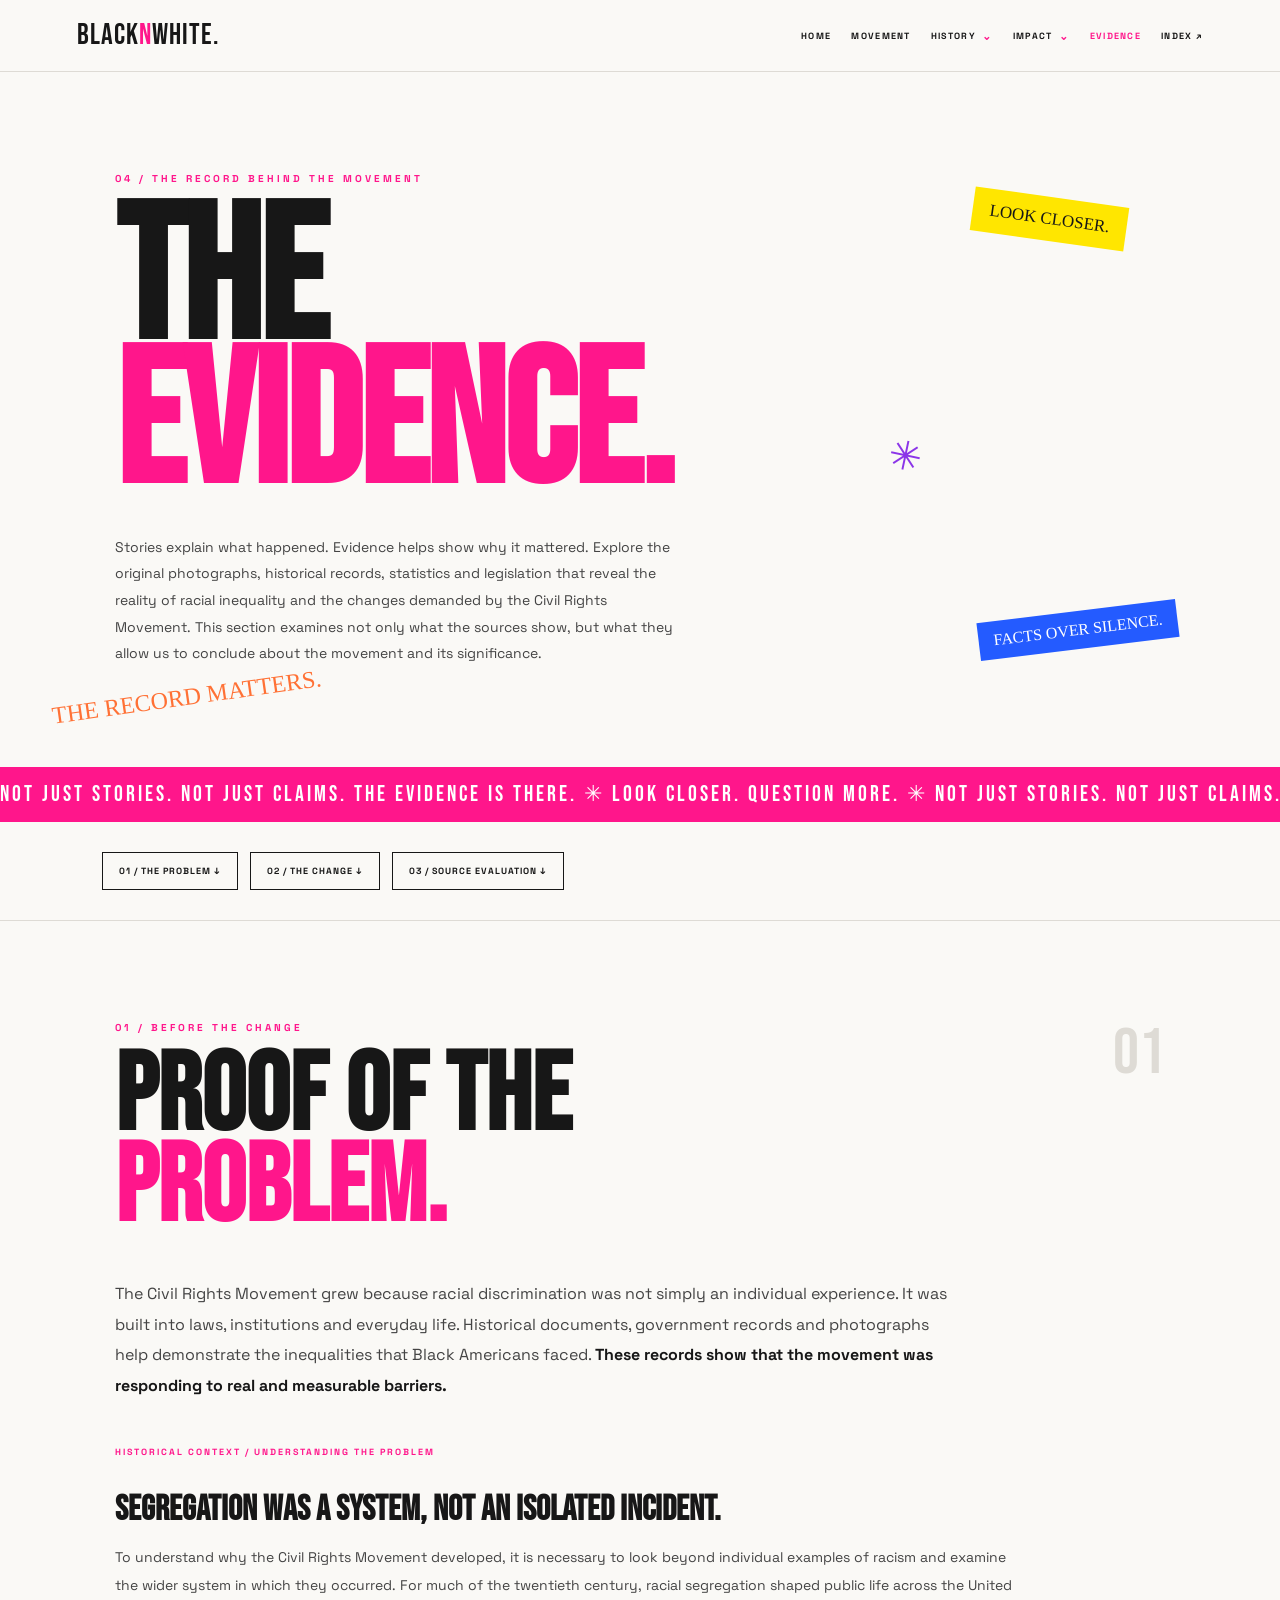
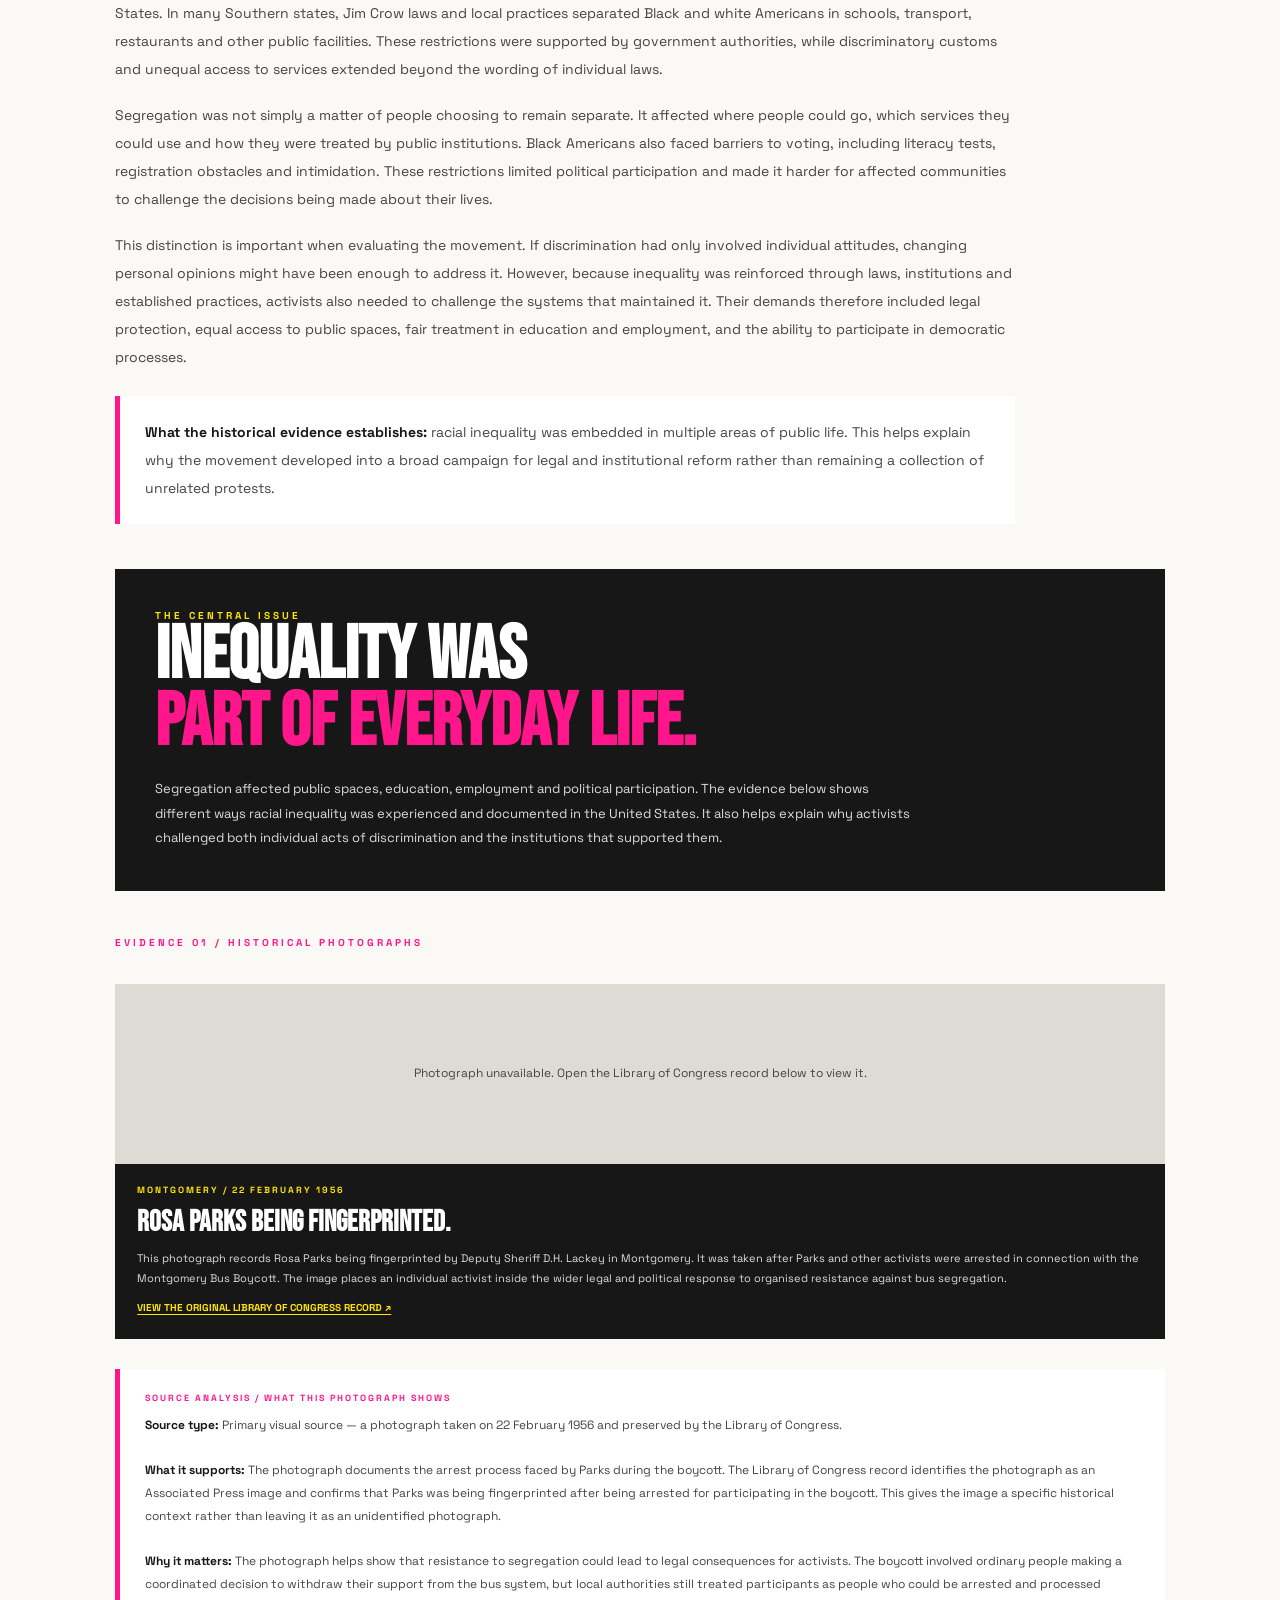
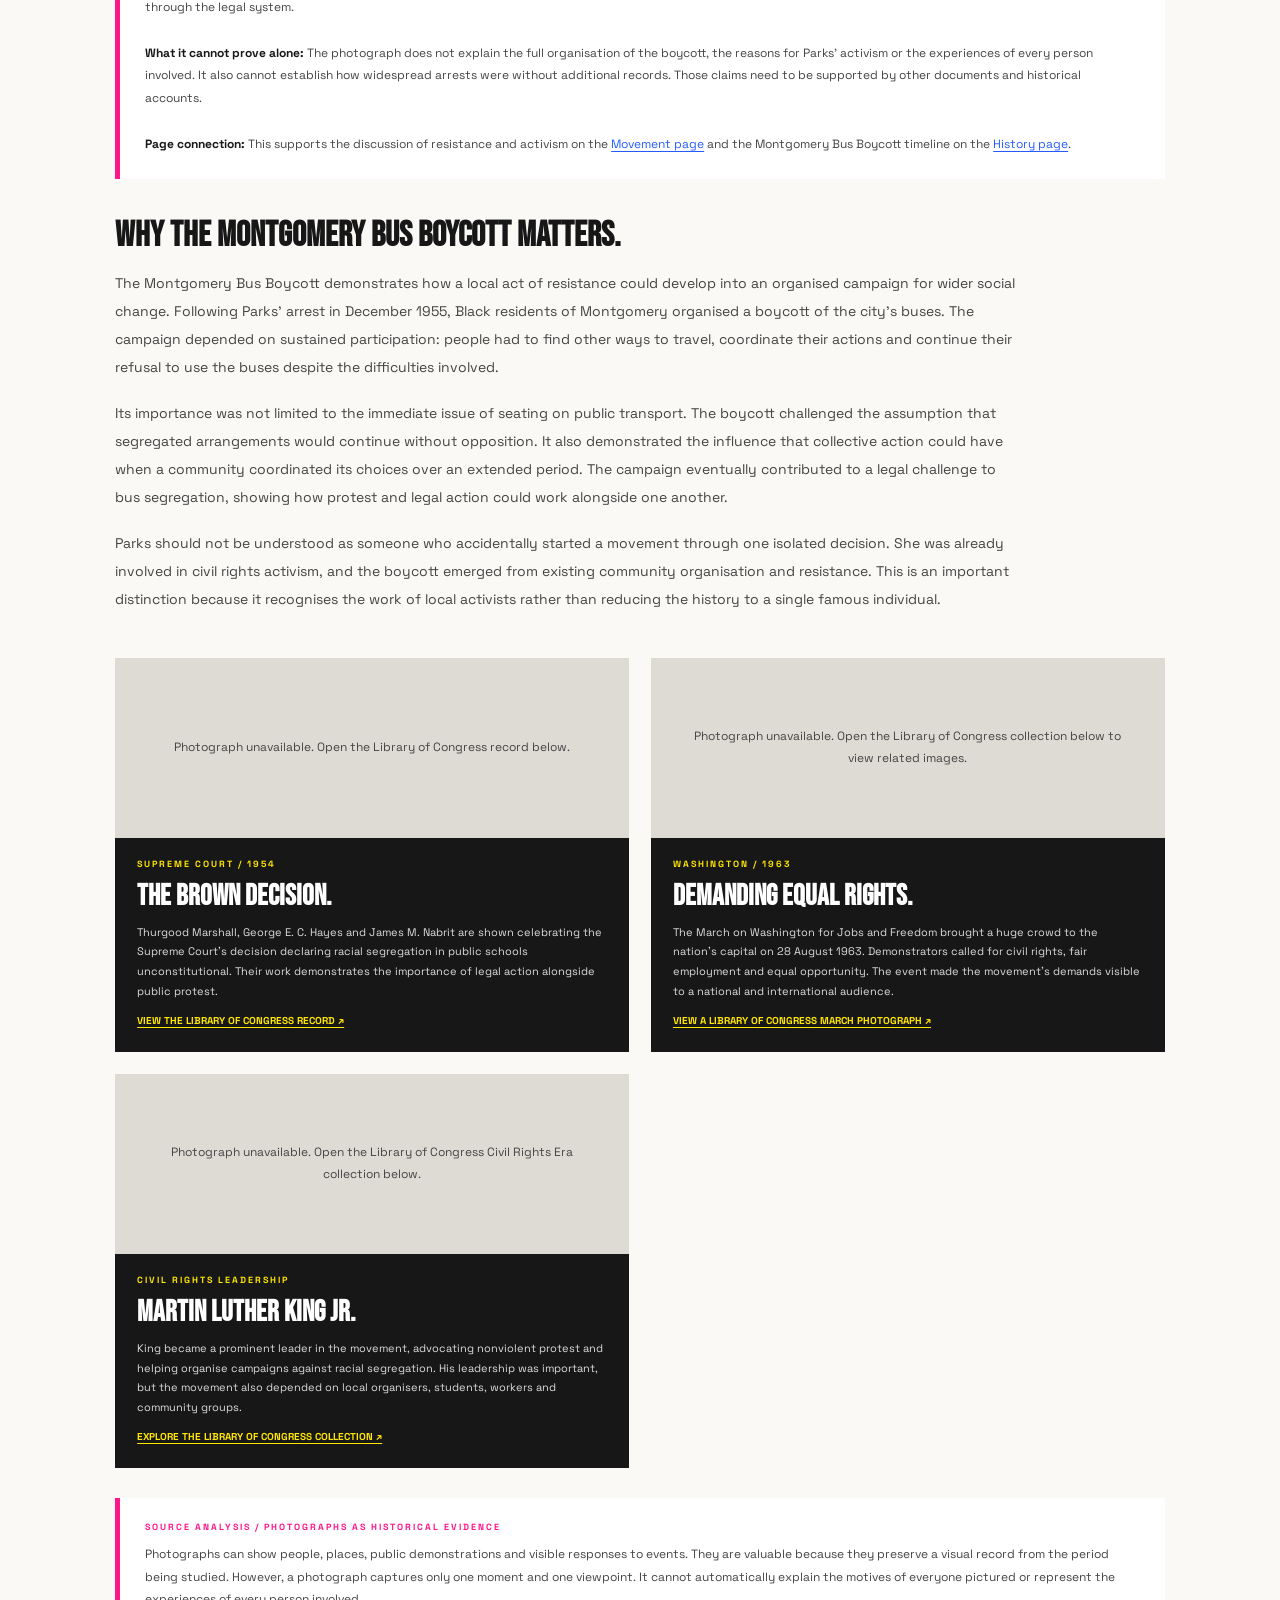
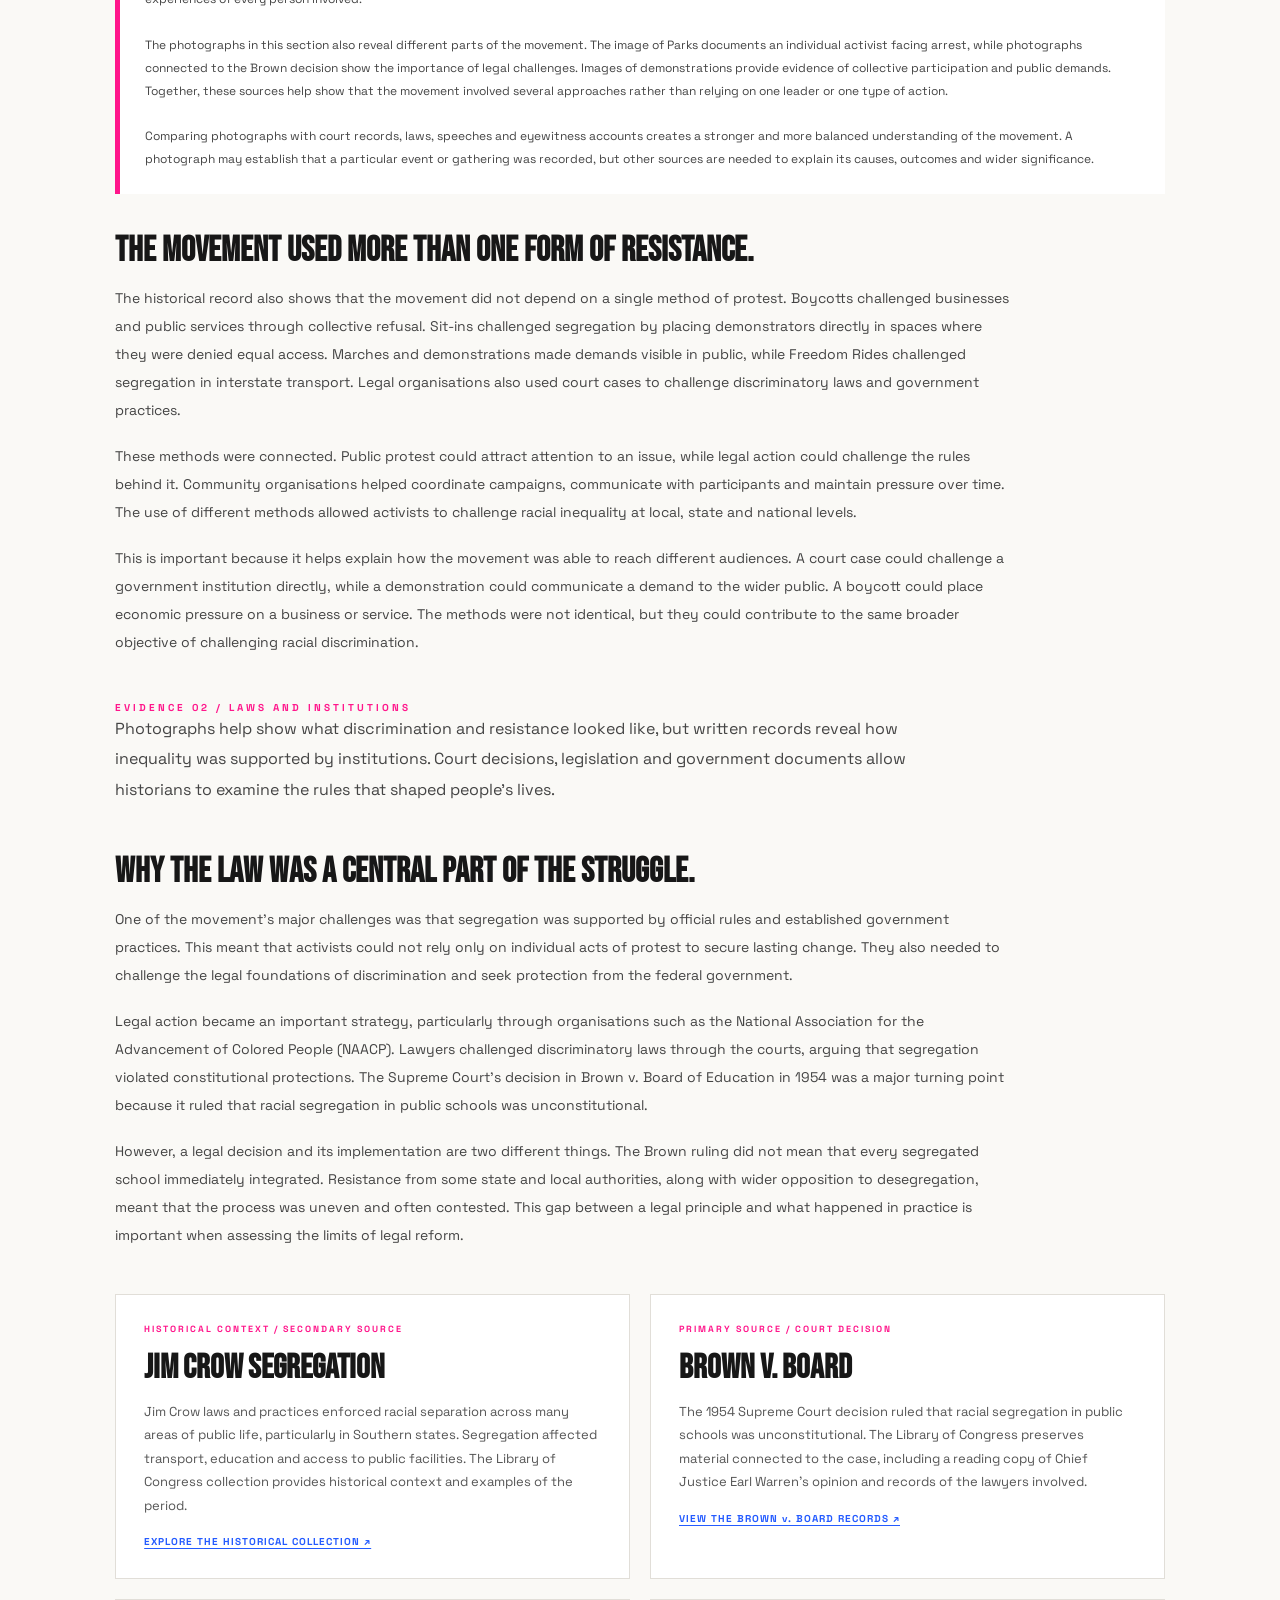
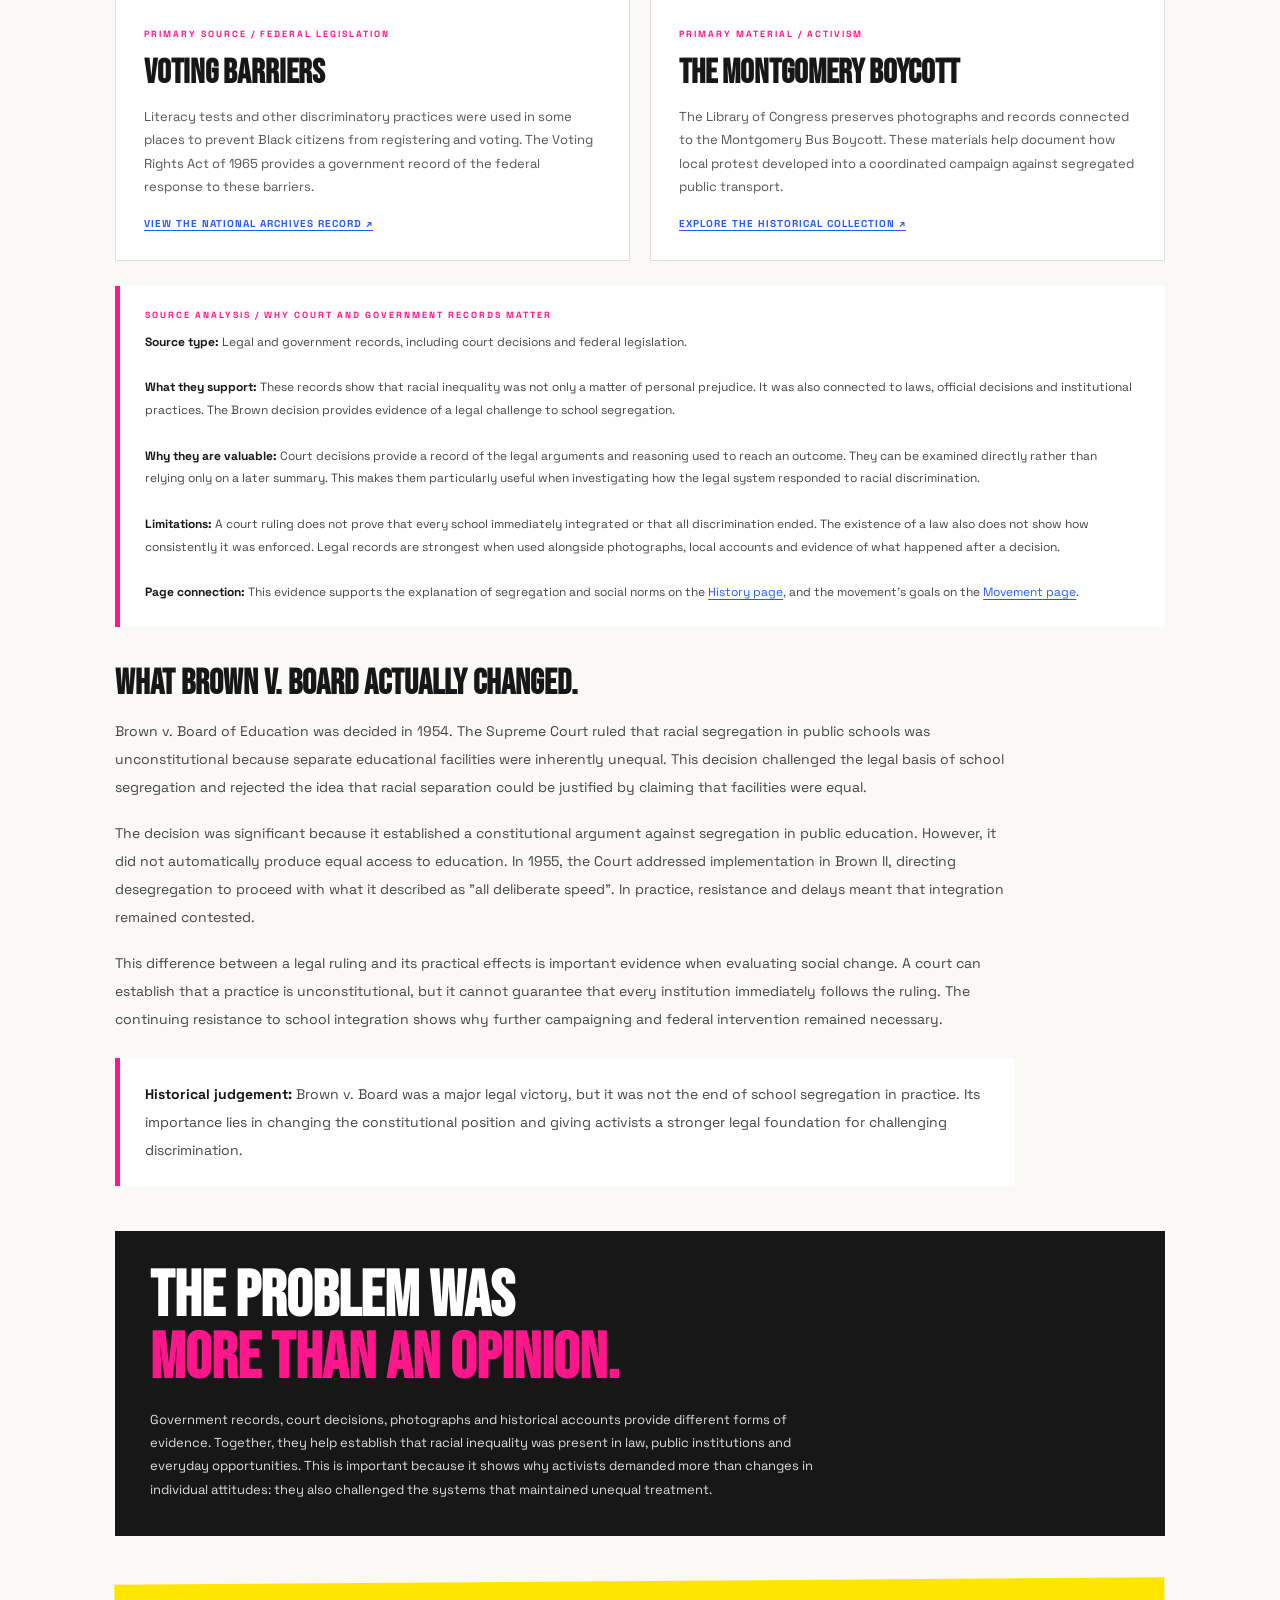
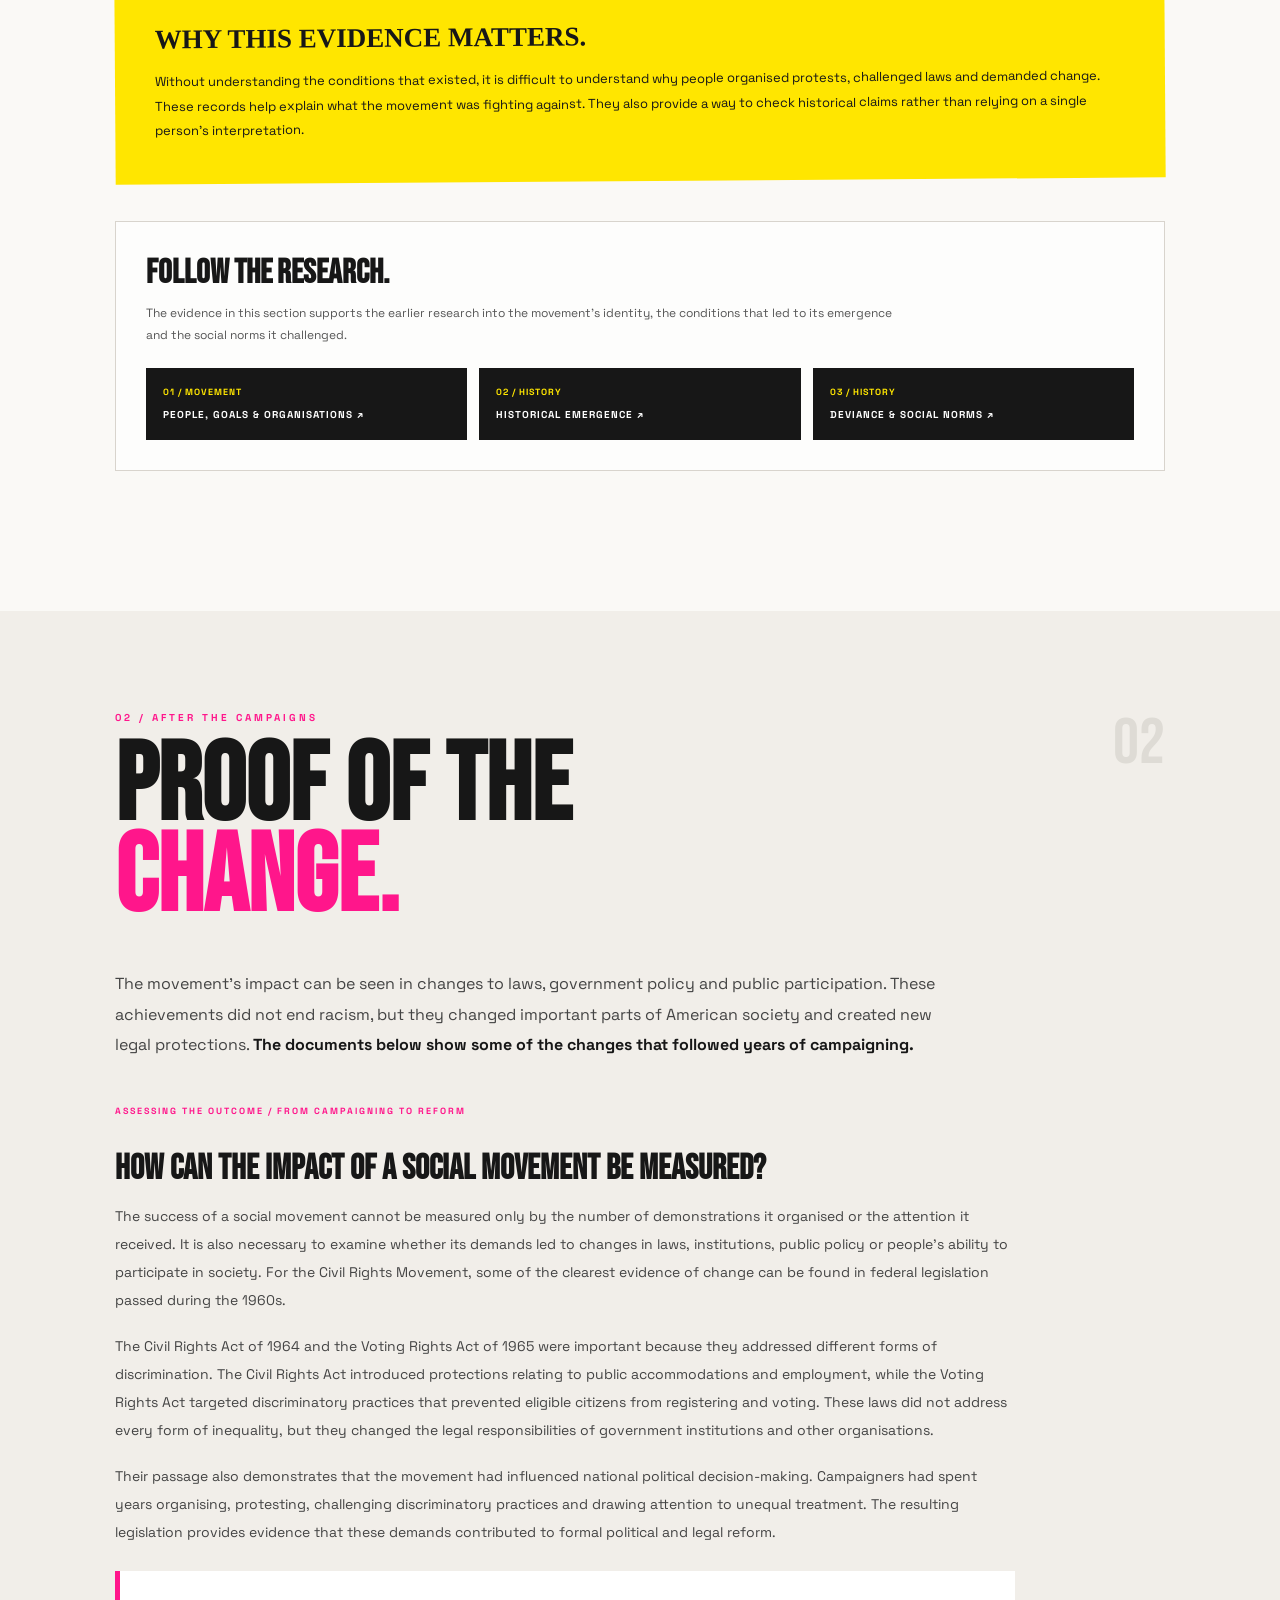
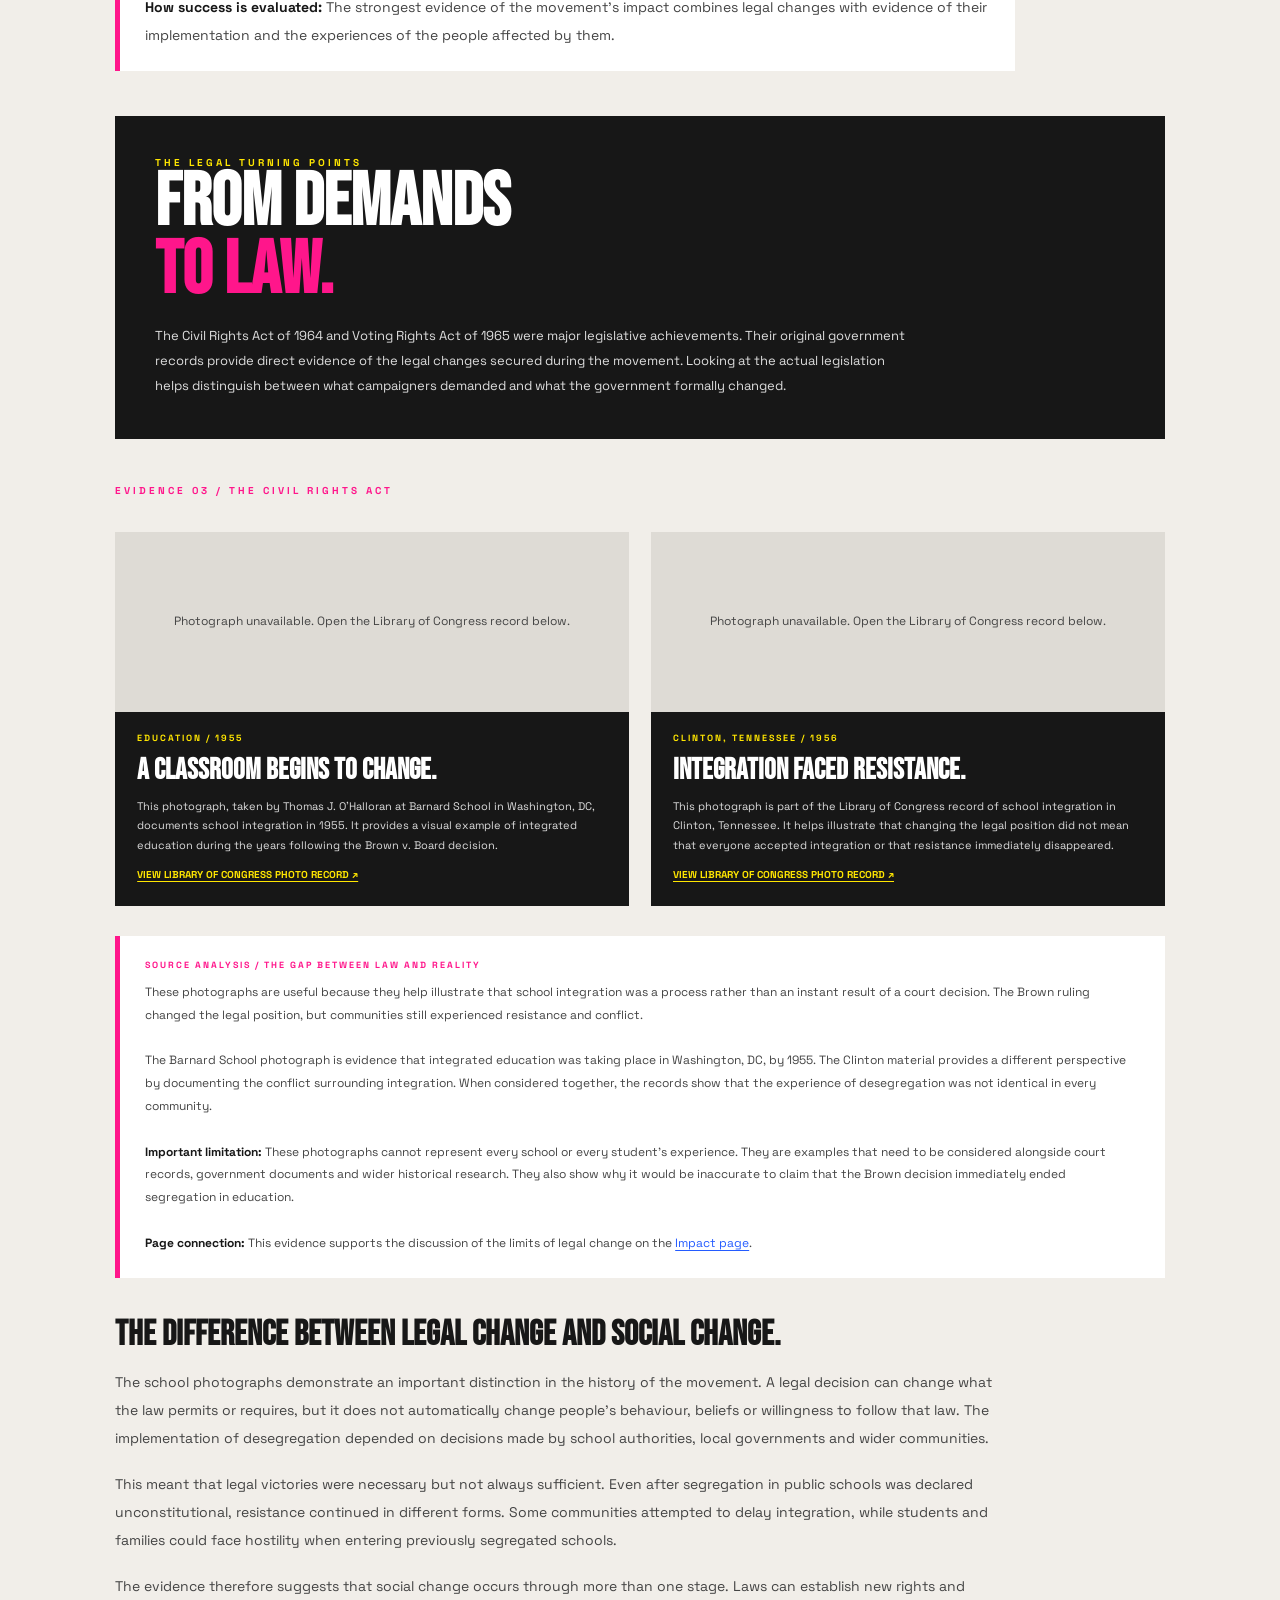
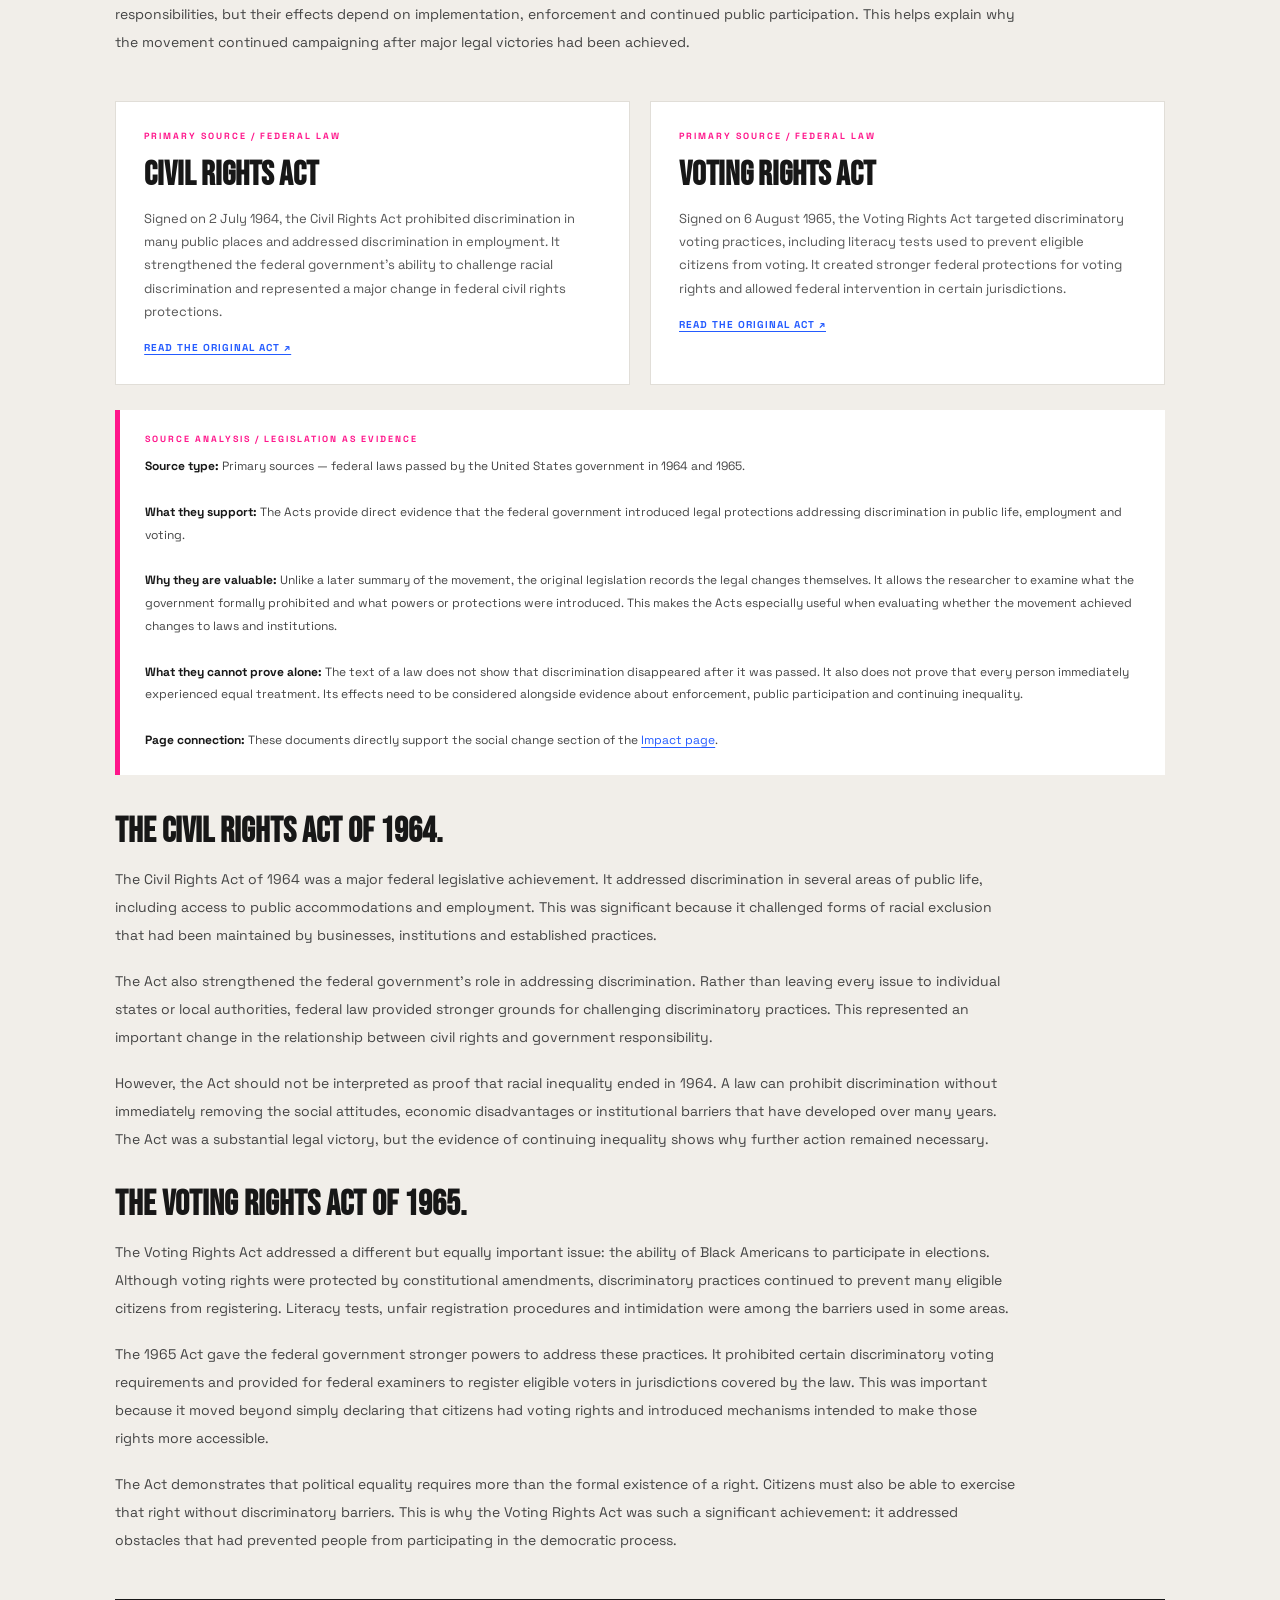
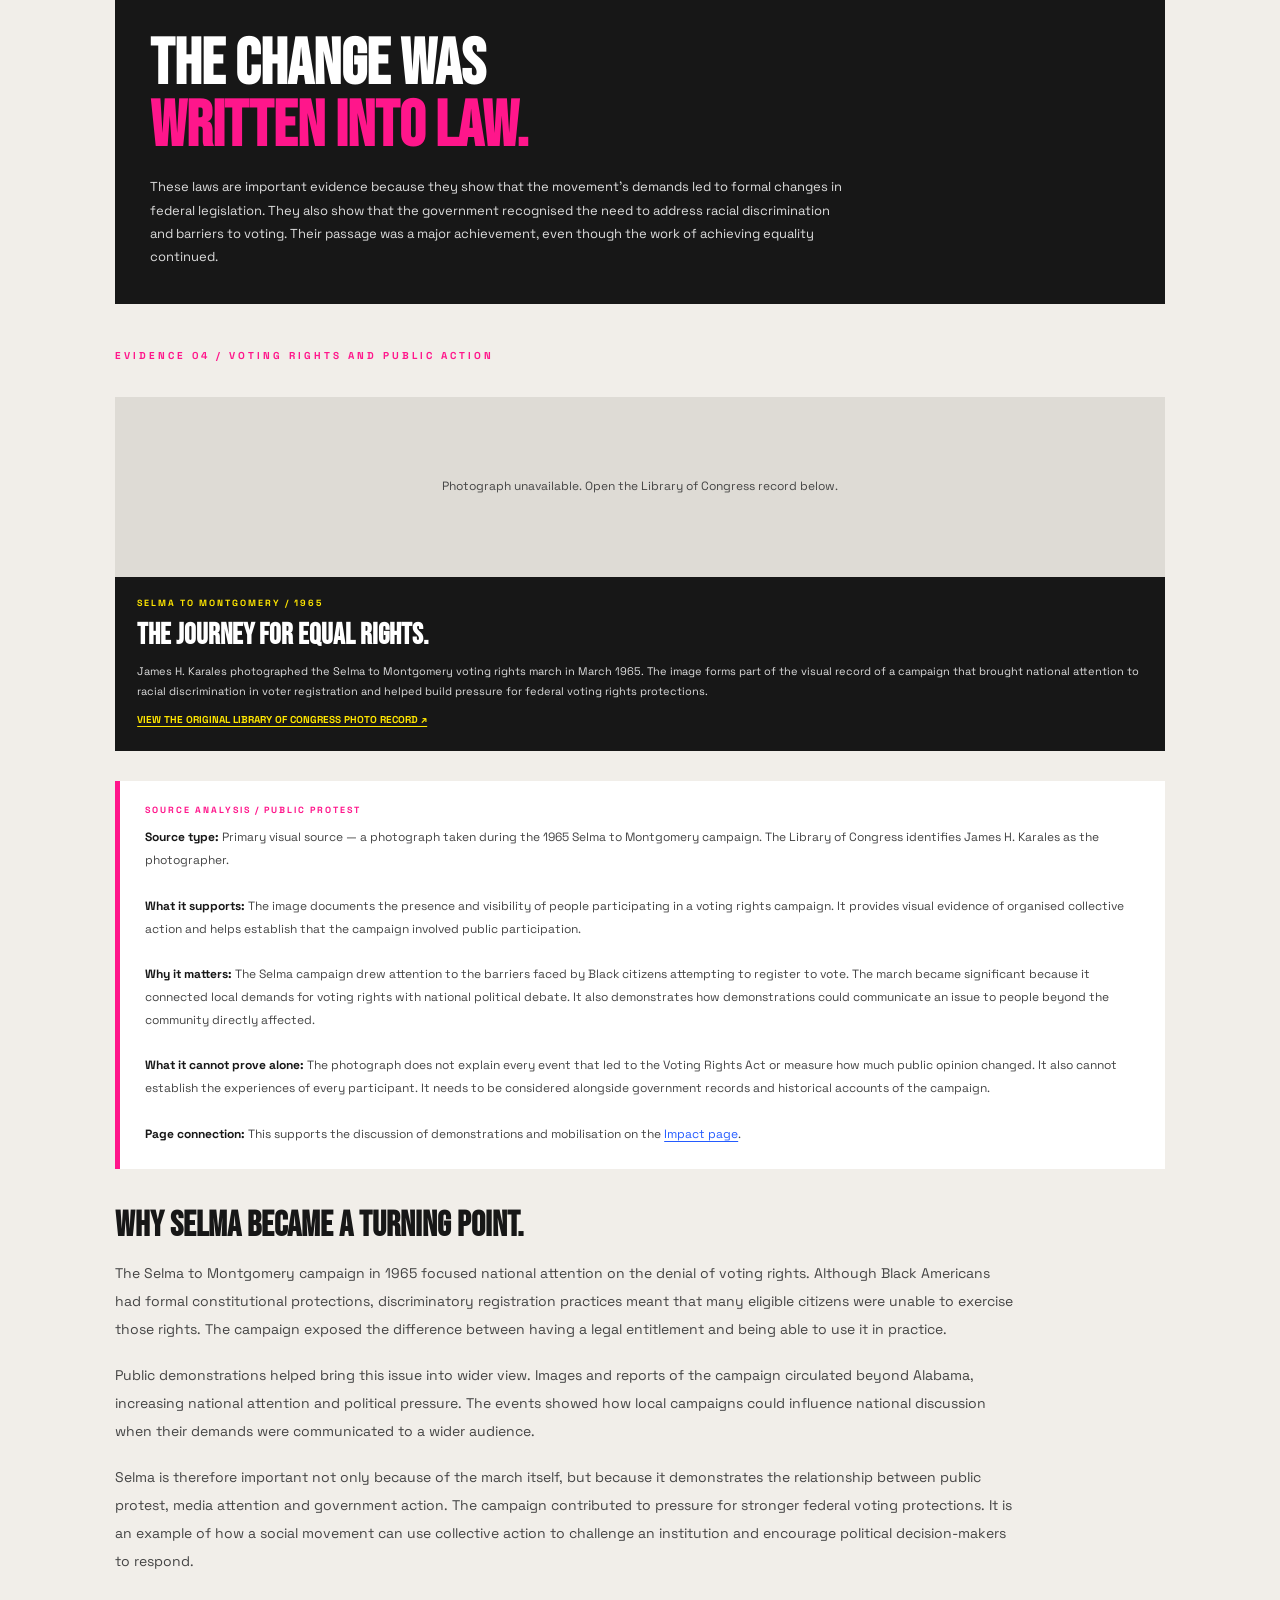
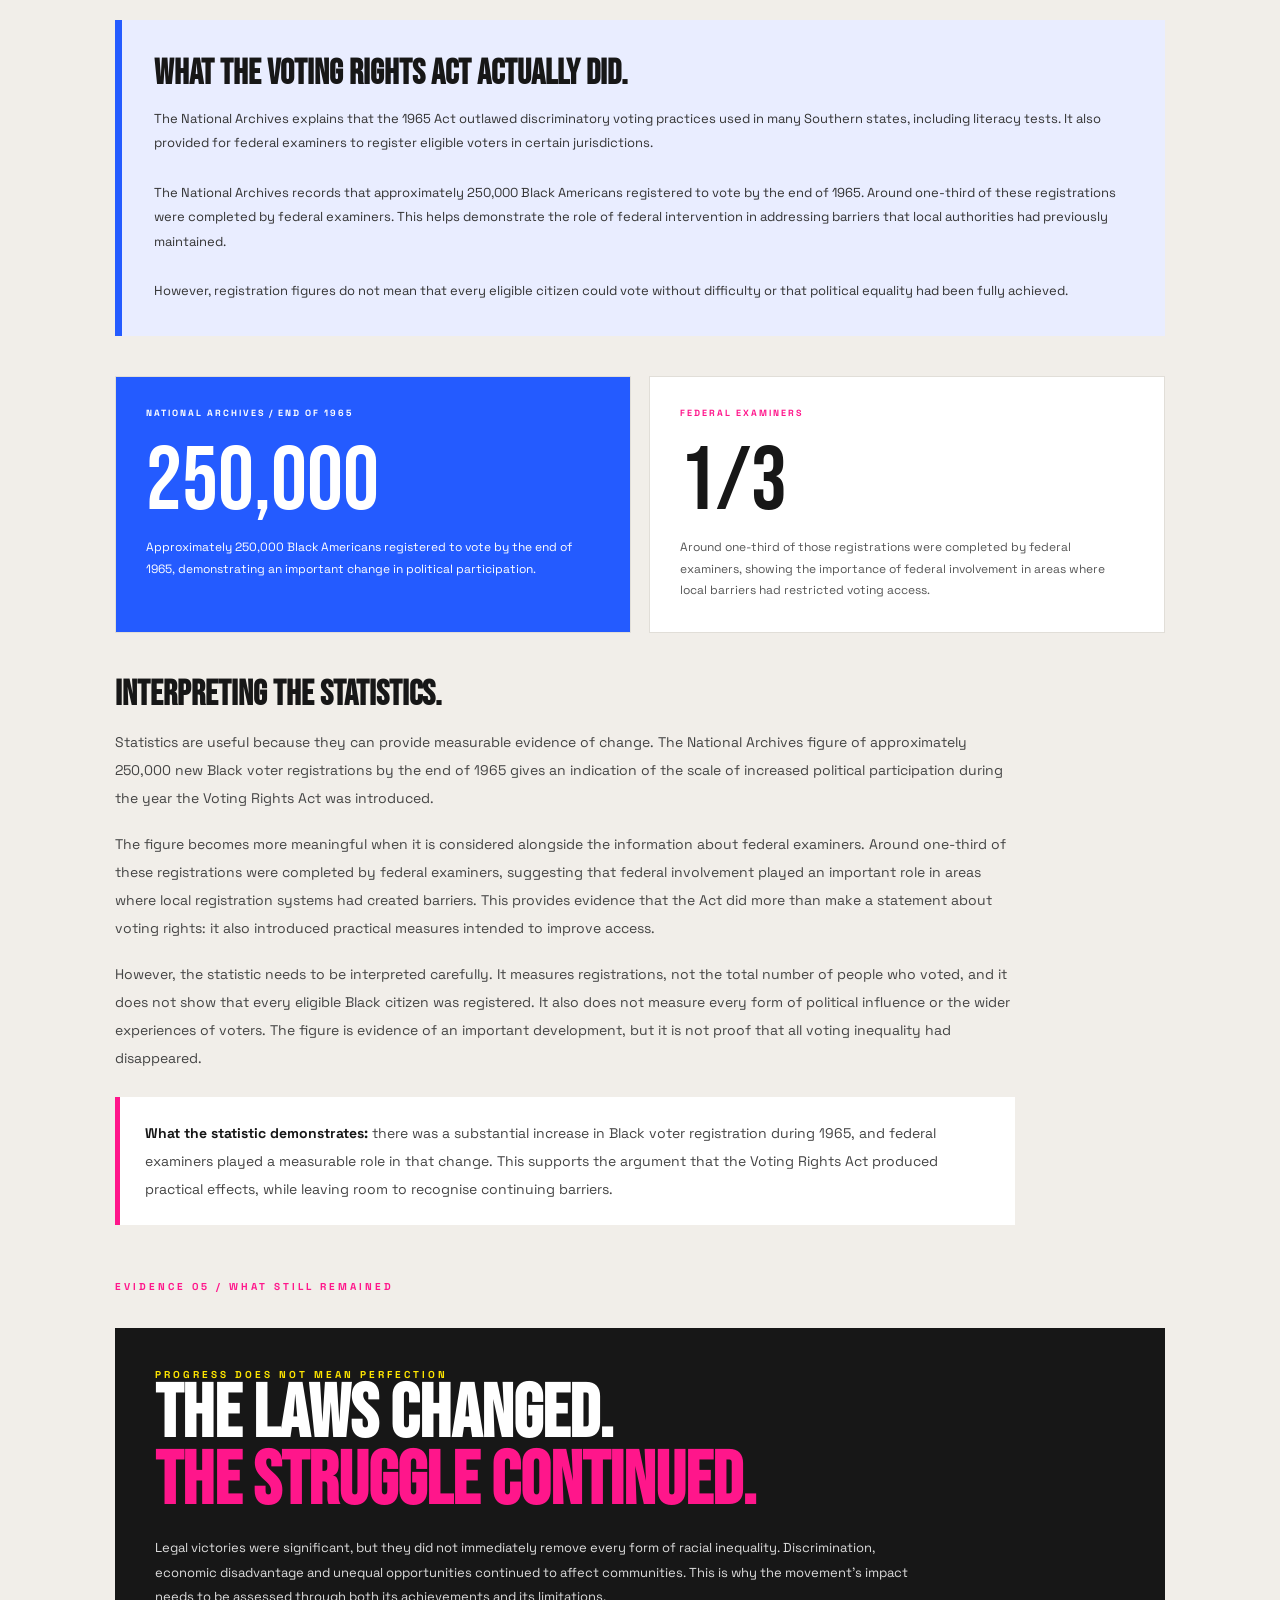
==== commit 0bc3efd6: "Update evidence.html" ====
--- a/evidence.html
+++ b/evidence.html
@@ -1,4 +1,3 @@
-
 
 <!DOCTYPE html>
 <html lang="en">
@@ -334,6 +333,53 @@
   color:var(--black);
 }
 
+/* ADDITIONAL RESEARCH WRITING */
+
+.research-writing {
+  max-width:900px;
+  margin:35px 0 45px;
+}
+
+.research-writing h3 {
+  font-family:'Bebas Neue',sans-serif;
+  font-size:35px;
+  margin:30px 0 12px;
+}
+
+.research-writing h3:first-child {
+  margin-top:0;
+}
+
+.research-writing p {
+  color:#444;
+  font-size:14px;
+  line-height:2;
+  margin-bottom:18px;
+}
+
+.research-writing strong {
+  color:var(--black);
+}
+
+.research-writing .research-conclusion {
+  padding:22px 25px;
+  margin-top:25px;
+  background:#fff;
+  border-left:5px solid var(--pink);
+}
+
+.research-writing .research-conclusion p {
+  margin:0;
+}
+
+.research-kicker {
+  color:var(--pink);
+  font-size:9px;
+  font-weight:800;
+  letter-spacing:2px;
+  margin-bottom:12px;
+}
+
 /* INTRO BOXES */
 
 .evidence-intro {
@@ -1053,7 +1099,9 @@
     mattered. Explore the original photographs, historical
     records, statistics and legislation that reveal the reality
     of racial inequality and the changes demanded by the
-    Civil Rights Movement.
+    Civil Rights Movement. This section examines not only
+    what the sources show, but what they allow us to conclude
+    about the movement and its significance.
   </p>
 
   <div class="sticker sticker-one">LOOK CLOSER.</div>
@@ -1102,6 +1150,58 @@
     <strong>These records show that the movement was responding
     to real and measurable barriers.</strong>
   </p>
+
+  <div class="research-writing">
+    <div class="research-kicker">HISTORICAL CONTEXT / UNDERSTANDING THE PROBLEM</div>
+
+    <h3>SEGREGATION WAS A SYSTEM, NOT AN ISOLATED INCIDENT.</h3>
+
+    <p>
+      To understand why the Civil Rights Movement developed, it is
+      necessary to look beyond individual examples of racism and
+      examine the wider system in which they occurred. For much of
+      the twentieth century, racial segregation shaped public life
+      across the United States. In many Southern states, Jim Crow
+      laws and local practices separated Black and white Americans
+      in schools, transport, restaurants and other public facilities.
+      These restrictions were supported by government authorities,
+      while discriminatory customs and unequal access to services
+      extended beyond the wording of individual laws.
+    </p>
+
+    <p>
+      Segregation was not simply a matter of people choosing to
+      remain separate. It affected where people could go, which
+      services they could use and how they were treated by public
+      institutions. Black Americans also faced barriers to voting,
+      including literacy tests, registration obstacles and intimidation.
+      These restrictions limited political participation and made it
+      harder for affected communities to challenge the decisions
+      being made about their lives.
+    </p>
+
+    <p>
+      This distinction is important when evaluating the movement.
+      If discrimination had only involved individual attitudes,
+      changing personal opinions might have been enough to address
+      it. However, because inequality was reinforced through laws,
+      institutions and established practices, activists also needed
+      to challenge the systems that maintained it. Their demands
+      therefore included legal protection, equal access to public
+      spaces, fair treatment in education and employment, and the
+      ability to participate in democratic processes.
+    </p>
+
+    <div class="research-conclusion">
+      <p>
+        <strong>What the historical evidence establishes:</strong>
+        racial inequality was embedded in multiple areas of public
+        life. This helps explain why the movement developed into a
+        broad campaign for legal and institutional reform rather
+        than remaining a collection of unrelated protests.
+      </p>
+    </div>
+  </div>
 
   <div class="evidence-intro">
     <div class="section-label" style="color:var(--yellow);">THE CENTRAL ISSUE</div>
@@ -1152,23 +1252,73 @@
     <div class="analysis-label">SOURCE ANALYSIS / WHAT THIS PHOTOGRAPH SHOWS</div>
     <p>
       <strong>Source type:</strong> Primary visual source — a photograph
-      taken in 1956 and preserved by the Library of Congress.
+      taken on 22 February 1956 and preserved by the Library of Congress.
       <br><br>
-      <strong>What it supports:</strong> It documents the arrest
-      process faced by Parks during the boycott and provides
-      visual evidence that protest could bring activists into
-      conflict with local authorities.
+      <strong>What it supports:</strong> The photograph documents the
+      arrest process faced by Parks during the boycott. The Library
+      of Congress record identifies the photograph as an Associated
+      Press image and confirms that Parks was being fingerprinted
+      after being arrested for participating in the boycott.
+      This gives the image a specific historical context rather
+      than leaving it as an unidentified photograph.
+      <br><br>
+      <strong>Why it matters:</strong> The photograph helps show
+      that resistance to segregation could lead to legal
+      consequences for activists. The boycott involved ordinary
+      people making a coordinated decision to withdraw their
+      support from the bus system, but local authorities still
+      treated participants as people who could be arrested and
+      processed through the legal system.
       <br><br>
       <strong>What it cannot prove alone:</strong> The photograph
-      does not explain the full boycott, the reasons for Parks'
-      activism or the experiences of every person involved.
-      Those claims need to be supported by other records and
-      historical accounts.
+      does not explain the full organisation of the boycott,
+      the reasons for Parks' activism or the experiences of
+      every person involved. It also cannot establish how
+      widespread arrests were without additional records.
+      Those claims need to be supported by other documents
+      and historical accounts.
       <br><br>
       <strong>Page connection:</strong> This supports the discussion
       of resistance and activism on the <a href="movement.html">Movement page</a>
       and the Montgomery Bus Boycott timeline on the
       <a href="history.html#emergence">History page</a>.
+    </p>
+  </div>
+
+  <div class="research-writing">
+    <h3>WHY THE MONTGOMERY BUS BOYCOTT MATTERS.</h3>
+
+    <p>
+      The Montgomery Bus Boycott demonstrates how a local act of
+      resistance could develop into an organised campaign for
+      wider social change. Following Parks' arrest in December
+      1955, Black residents of Montgomery organised a boycott
+      of the city's buses. The campaign depended on sustained
+      participation: people had to find other ways to travel,
+      coordinate their actions and continue their refusal to
+      use the buses despite the difficulties involved.
+    </p>
+
+    <p>
+      Its importance was not limited to the immediate issue of
+      seating on public transport. The boycott challenged the
+      assumption that segregated arrangements would continue
+      without opposition. It also demonstrated the influence
+      that collective action could have when a community
+      coordinated its choices over an extended period.
+      The campaign eventually contributed to a legal challenge
+      to bus segregation, showing how protest and legal action
+      could work alongside one another.
+    </p>
+
+    <p>
+      Parks should not be understood as someone who accidentally
+      started a movement through one isolated decision. She was
+      already involved in civil rights activism, and the boycott
+      emerged from existing community organisation and resistance.
+      This is an important distinction because it recognises the
+      work of local activists rather than reducing the history
+      to a single famous individual.
     </p>
   </div>
 
@@ -1259,9 +1409,59 @@
       of everyone pictured or represent the experiences of
       every person involved.
       <br><br>
+      The photographs in this section also reveal different
+      parts of the movement. The image of Parks documents an
+      individual activist facing arrest, while photographs
+      connected to the Brown decision show the importance of
+      legal challenges. Images of demonstrations provide
+      evidence of collective participation and public demands.
+      Together, these sources help show that the movement
+      involved several approaches rather than relying on
+      one leader or one type of action.
+      <br><br>
       Comparing photographs with court records, laws, speeches
       and eyewitness accounts creates a stronger and more
-      balanced understanding of the movement.
+      balanced understanding of the movement. A photograph
+      may establish that a particular event or gathering was
+      recorded, but other sources are needed to explain its
+      causes, outcomes and wider significance.
+    </p>
+  </div>
+
+  <div class="research-writing">
+    <h3>THE MOVEMENT USED MORE THAN ONE FORM OF RESISTANCE.</h3>
+
+    <p>
+      The historical record also shows that the movement did not
+      depend on a single method of protest. Boycotts challenged
+      businesses and public services through collective refusal.
+      Sit-ins challenged segregation by placing demonstrators
+      directly in spaces where they were denied equal access.
+      Marches and demonstrations made demands visible in public,
+      while Freedom Rides challenged segregation in interstate
+      transport. Legal organisations also used court cases to
+      challenge discriminatory laws and government practices.
+    </p>
+
+    <p>
+      These methods were connected. Public protest could attract
+      attention to an issue, while legal action could challenge
+      the rules behind it. Community organisations helped
+      coordinate campaigns, communicate with participants and
+      maintain pressure over time. The use of different methods
+      allowed activists to challenge racial inequality at
+      local, state and national levels.
+    </p>
+
+    <p>
+      This is important because it helps explain how the movement
+      was able to reach different audiences. A court case could
+      challenge a government institution directly, while a
+      demonstration could communicate a demand to the wider
+      public. A boycott could place economic pressure on a
+      business or service. The methods were not identical,
+      but they could contribute to the same broader objective
+      of challenging racial discrimination.
     </p>
   </div>
 
@@ -1274,6 +1474,44 @@
     and government documents allow historians to examine the
     rules that shaped people's lives.
   </p>
+
+  <div class="research-writing">
+    <h3>WHY THE LAW WAS A CENTRAL PART OF THE STRUGGLE.</h3>
+
+    <p>
+      One of the movement's major challenges was that segregation
+      was supported by official rules and established government
+      practices. This meant that activists could not rely only
+      on individual acts of protest to secure lasting change.
+      They also needed to challenge the legal foundations of
+      discrimination and seek protection from the federal
+      government.
+    </p>
+
+    <p>
+      Legal action became an important strategy, particularly
+      through organisations such as the National Association
+      for the Advancement of Colored People (NAACP). Lawyers
+      challenged discriminatory laws through the courts,
+      arguing that segregation violated constitutional
+      protections. The Supreme Court's decision in Brown v.
+      Board of Education in 1954 was a major turning point
+      because it ruled that racial segregation in public
+      schools was unconstitutional.
+    </p>
+
+    <p>
+      However, a legal decision and its implementation are
+      two different things. The Brown ruling did not mean
+      that every segregated school immediately integrated.
+      Resistance from some state and local authorities,
+      along with wider opposition to desegregation, meant
+      that the process was uneven and often contested.
+      This gap between a legal principle and what happened
+      in practice is important when assessing the limits
+      of legal reform.
+    </p>
+  </div>
 
   <div class="document-grid">
 
@@ -1334,7 +1572,7 @@
         segregated public transport.
       </p>
       <a href="https://www.loc.gov/exhibits/civil-rights-act/civil-rights-era.html" target="_blank" rel="noopener">
-        EXPLORE THE PRIMARY MATERIAL ↗
+        EXPLORE THE HISTORICAL COLLECTION ↗
       </a>
     </div>
 
@@ -1353,16 +1591,72 @@
       decision provides evidence of a legal challenge to
       school segregation.
       <br><br>
+      <strong>Why they are valuable:</strong> Court decisions
+      provide a record of the legal arguments and reasoning
+      used to reach an outcome. They can be examined directly
+      rather than relying only on a later summary. This makes
+      them particularly useful when investigating how the
+      legal system responded to racial discrimination.
+      <br><br>
       <strong>Limitations:</strong> A court ruling does not prove
       that every school immediately integrated or that all
       discrimination ended. The existence of a law also does
-      not show how consistently it was enforced.
+      not show how consistently it was enforced. Legal records
+      are strongest when used alongside photographs, local
+      accounts and evidence of what happened after a decision.
       <br><br>
       <strong>Page connection:</strong> This evidence supports the
       explanation of segregation and social norms on the
       <a href="history.html#deviance">History page</a>, and the
       movement's goals on the <a href="movement.html">Movement page</a>.
     </p>
+  </div>
+
+  <div class="research-writing">
+    <h3>WHAT BROWN v. BOARD ACTUALLY CHANGED.</h3>
+
+    <p>
+      Brown v. Board of Education was decided in 1954. The
+      Supreme Court ruled that racial segregation in public
+      schools was unconstitutional because separate
+      educational facilities were inherently unequal.
+      This decision challenged the legal basis of school
+      segregation and rejected the idea that racial separation
+      could be justified by claiming that facilities were equal.
+    </p>
+
+    <p>
+      The decision was significant because it established
+      a constitutional argument against segregation in
+      public education. However, it did not automatically
+      produce equal access to education. In 1955, the
+      Court addressed implementation in Brown II, directing
+      desegregation to proceed with what it described as
+      "all deliberate speed". In practice, resistance and
+      delays meant that integration remained contested.
+    </p>
+
+    <p>
+      This difference between a legal ruling and its practical
+      effects is important evidence when evaluating social
+      change. A court can establish that a practice is
+      unconstitutional, but it cannot guarantee that every
+      institution immediately follows the ruling. The
+      continuing resistance to school integration shows
+      why further campaigning and federal intervention
+      remained necessary.
+    </p>
+
+    <div class="research-conclusion">
+      <p>
+        <strong>Historical judgement:</strong> Brown v. Board
+        was a major legal victory, but it was not the end
+        of school segregation in practice. Its importance
+        lies in changing the constitutional position and
+        giving activists a stronger legal foundation for
+        challenging discrimination.
+      </p>
+    </div>
   </div>
 
   <div class="highlight">
@@ -1441,6 +1735,56 @@
     that followed years of campaigning.</strong>
   </p>
 
+  <div class="research-writing">
+    <div class="research-kicker">ASSESSING THE OUTCOME / FROM CAMPAIGNING TO REFORM</div>
+
+    <h3>HOW CAN THE IMPACT OF A SOCIAL MOVEMENT BE MEASURED?</h3>
+
+    <p>
+      The success of a social movement cannot be measured
+      only by the number of demonstrations it organised
+      or the attention it received. It is also necessary
+      to examine whether its demands led to changes in
+      laws, institutions, public policy or people's ability
+      to participate in society. For the Civil Rights
+      Movement, some of the clearest evidence of change
+      can be found in federal legislation passed during
+      the 1960s.
+    </p>
+
+    <p>
+      The Civil Rights Act of 1964 and the Voting Rights
+      Act of 1965 were important because they addressed
+      different forms of discrimination. The Civil Rights
+      Act introduced protections relating to public
+      accommodations and employment, while the Voting
+      Rights Act targeted discriminatory practices that
+      prevented eligible citizens from registering and
+      voting. These laws did not address every form of
+      inequality, but they changed the legal responsibilities
+      of government institutions and other organisations.
+    </p>
+
+    <p>
+      Their passage also demonstrates that the movement
+      had influenced national political decision-making.
+      Campaigners had spent years organising, protesting,
+      challenging discriminatory practices and drawing
+      attention to unequal treatment. The resulting
+      legislation provides evidence that these demands
+      contributed to formal political and legal reform.
+    </p>
+
+    <div class="research-conclusion">
+      <p>
+        <strong>How success is evaluated:</strong> The strongest
+        evidence of the movement's impact combines legal
+        changes with evidence of their implementation and
+        the experiences of the people affected by them.
+      </p>
+    </div>
+  </div>
+
   <div class="evidence-intro">
     <div class="section-label" style="color:var(--yellow);">THE LEGAL TURNING POINTS</div>
     <h3>FROM DEMANDS<br><span>TO LAW.</span></h3>
@@ -1471,10 +1815,11 @@
         <div class="photo-tag">EDUCATION / 1955</div>
         <h3>A CLASSROOM BEGINS TO CHANGE.</h3>
         <p>
-          This photograph is presented as a record of an
-          integrated classroom at Barnard School in Washington,
-          DC. It provides a visual example of school integration
-          during the years following the Brown v. Board decision.
+          This photograph, taken by Thomas J. O'Halloran at
+          Barnard School in Washington, DC, documents school
+          integration in 1955. It provides a visual example
+          of integrated education during the years following
+          the Brown v. Board decision.
         </p>
         <a href="https://www.loc.gov/pictures/item/2003654384/" target="_blank" rel="noopener">
           VIEW LIBRARY OF CONGRESS PHOTO RECORD ↗
@@ -1494,11 +1839,11 @@
         <div class="photo-tag">CLINTON, TENNESSEE / 1956</div>
         <h3>INTEGRATION FACED RESISTANCE.</h3>
         <p>
-          This photograph documents the conflict surrounding
-          school integration in Clinton, Tennessee. It shows
-          that changing the law did not mean that everyone
-          accepted integration or that resistance immediately
-          disappeared.
+          This photograph is part of the Library of Congress
+          record of school integration in Clinton, Tennessee.
+          It helps illustrate that changing the legal position
+          did not mean that everyone accepted integration or
+          that resistance immediately disappeared.
         </p>
         <a href="https://www.loc.gov/pictures/item/2003654360/" target="_blank" rel="noopener">
           VIEW LIBRARY OF CONGRESS PHOTO RECORD ↗
@@ -1517,15 +1862,60 @@
       changed the legal position, but communities still
       experienced resistance and conflict.
       <br><br>
-      <strong>Important limitation:</strong> Two photographs cannot
-      represent every school or every student's experience.
-      They are examples that need to be considered alongside
-      court records, government documents and wider historical
-      research.
+      The Barnard School photograph is evidence that integrated
+      education was taking place in Washington, DC, by 1955.
+      The Clinton material provides a different perspective
+      by documenting the conflict surrounding integration.
+      When considered together, the records show that the
+      experience of desegregation was not identical in every
+      community.
+      <br><br>
+      <strong>Important limitation:</strong> These photographs
+      cannot represent every school or every student's
+      experience. They are examples that need to be considered
+      alongside court records, government documents and wider
+      historical research. They also show why it would be
+      inaccurate to claim that the Brown decision immediately
+      ended segregation in education.
       <br><br>
       <strong>Page connection:</strong> This evidence supports the
       discussion of the limits of legal change on the
       <a href="impact.html#limitations">Impact page</a>.
+    </p>
+  </div>
+
+  <div class="research-writing">
+    <h3>THE DIFFERENCE BETWEEN LEGAL CHANGE AND SOCIAL CHANGE.</h3>
+
+    <p>
+      The school photographs demonstrate an important
+      distinction in the history of the movement. A legal
+      decision can change what the law permits or requires,
+      but it does not automatically change people's
+      behaviour, beliefs or willingness to follow that law.
+      The implementation of desegregation depended on
+      decisions made by school authorities, local
+      governments and wider communities.
+    </p>
+
+    <p>
+      This meant that legal victories were necessary but
+      not always sufficient. Even after segregation in
+      public schools was declared unconstitutional,
+      resistance continued in different forms. Some
+      communities attempted to delay integration, while
+      students and families could face hostility when
+      entering previously segregated schools.
+    </p>
+
+    <p>
+      The evidence therefore suggests that social change
+      occurs through more than one stage. Laws can establish
+      new rights and responsibilities, but their effects
+      depend on implementation, enforcement and continued
+      public participation. This helps explain why the
+      movement continued campaigning after major legal
+      victories had been achieved.
     </p>
   </div>
 
@@ -1539,7 +1929,8 @@
         discrimination in many public places and addressed
         discrimination in employment. It strengthened the
         federal government's ability to challenge racial
-        discrimination.
+        discrimination and represented a major change in
+        federal civil rights protections.
       </p>
       <a href="https://www.archives.gov/milestone-documents/civil-rights-act" target="_blank" rel="noopener">
         READ THE ORIGINAL ACT ↗
@@ -1553,7 +1944,8 @@
         Signed on 6 August 1965, the Voting Rights Act targeted
         discriminatory voting practices, including literacy
         tests used to prevent eligible citizens from voting.
-        It created stronger federal protections for voting rights.
+        It created stronger federal protections for voting rights
+        and allowed federal intervention in certain jurisdictions.
       </p>
       <a href="https://www.archives.gov/milestone-documents/voting-rights-act" target="_blank" rel="noopener">
         READ THE ORIGINAL ACT ↗
@@ -1573,15 +1965,97 @@
       protections addressing discrimination in public life,
       employment and voting.
       <br><br>
+      <strong>Why they are valuable:</strong> Unlike a later
+      summary of the movement, the original legislation
+      records the legal changes themselves. It allows the
+      researcher to examine what the government formally
+      prohibited and what powers or protections were
+      introduced. This makes the Acts especially useful
+      when evaluating whether the movement achieved
+      changes to laws and institutions.
+      <br><br>
       <strong>What they cannot prove alone:</strong> The text of a
       law does not show that discrimination disappeared after
-      it was passed. Its effects need to be considered alongside
-      evidence about enforcement, public participation and
-      continuing inequality.
+      it was passed. It also does not prove that every person
+      immediately experienced equal treatment. Its effects
+      need to be considered alongside evidence about
+      enforcement, public participation and continuing
+      inequality.
       <br><br>
       <strong>Page connection:</strong> These documents directly
       support the social change section of the
       <a href="impact.html#social-change">Impact page</a>.
+    </p>
+  </div>
+
+  <div class="research-writing">
+    <h3>THE CIVIL RIGHTS ACT OF 1964.</h3>
+
+    <p>
+      The Civil Rights Act of 1964 was a major federal
+      legislative achievement. It addressed discrimination
+      in several areas of public life, including access to
+      public accommodations and employment. This was
+      significant because it challenged forms of racial
+      exclusion that had been maintained by businesses,
+      institutions and established practices.
+    </p>
+
+    <p>
+      The Act also strengthened the federal government's
+      role in addressing discrimination. Rather than
+      leaving every issue to individual states or local
+      authorities, federal law provided stronger grounds
+      for challenging discriminatory practices. This
+      represented an important change in the relationship
+      between civil rights and government responsibility.
+    </p>
+
+    <p>
+      However, the Act should not be interpreted as proof
+      that racial inequality ended in 1964. A law can
+      prohibit discrimination without immediately removing
+      the social attitudes, economic disadvantages or
+      institutional barriers that have developed over
+      many years. The Act was a substantial legal victory,
+      but the evidence of continuing inequality shows
+      why further action remained necessary.
+    </p>
+
+    <h3>THE VOTING RIGHTS ACT OF 1965.</h3>
+
+    <p>
+      The Voting Rights Act addressed a different but
+      equally important issue: the ability of Black
+      Americans to participate in elections. Although
+      voting rights were protected by constitutional
+      amendments, discriminatory practices continued
+      to prevent many eligible citizens from registering.
+      Literacy tests, unfair registration procedures
+      and intimidation were among the barriers used
+      in some areas.
+    </p>
+
+    <p>
+      The 1965 Act gave the federal government stronger
+      powers to address these practices. It prohibited
+      certain discriminatory voting requirements and
+      provided for federal examiners to register eligible
+      voters in jurisdictions covered by the law.
+      This was important because it moved beyond simply
+      declaring that citizens had voting rights and
+      introduced mechanisms intended to make those
+      rights more accessible.
+    </p>
+
+    <p>
+      The Act demonstrates that political equality requires
+      more than the formal existence of a right. Citizens
+      must also be able to exercise that right without
+      discriminatory barriers. This is why the Voting
+      Rights Act was such a significant achievement:
+      it addressed obstacles that had prevented people
+      from participating in the democratic process.
     </p>
   </div>
 
@@ -1634,21 +2108,71 @@
     <p>
       <strong>Source type:</strong> Primary visual source — a photograph
       taken during the 1965 Selma to Montgomery campaign.
+      The Library of Congress identifies James H. Karales
+      as the photographer.
       <br><br>
       <strong>What it supports:</strong> The image documents the
       presence and visibility of people participating in a
       voting rights campaign. It provides visual evidence
-      of organised collective action.
+      of organised collective action and helps establish
+      that the campaign involved public participation.
+      <br><br>
+      <strong>Why it matters:</strong> The Selma campaign drew
+      attention to the barriers faced by Black citizens
+      attempting to register to vote. The march became
+      significant because it connected local demands
+      for voting rights with national political debate.
+      It also demonstrates how demonstrations could
+      communicate an issue to people beyond the community
+      directly affected.
       <br><br>
       <strong>What it cannot prove alone:</strong> The photograph
       does not explain every event that led to the Voting
       Rights Act or measure how much public opinion changed.
-      It needs to be considered alongside government records
-      and historical accounts of the campaign.
+      It also cannot establish the experiences of every
+      participant. It needs to be considered alongside
+      government records and historical accounts of the
+      campaign.
       <br><br>
       <strong>Page connection:</strong> This supports the
       discussion of demonstrations and mobilisation on the
       <a href="impact.html#methods">Impact page</a>.
+    </p>
+  </div>
+
+  <div class="research-writing">
+    <h3>WHY SELMA BECAME A TURNING POINT.</h3>
+
+    <p>
+      The Selma to Montgomery campaign in 1965 focused
+      national attention on the denial of voting rights.
+      Although Black Americans had formal constitutional
+      protections, discriminatory registration practices
+      meant that many eligible citizens were unable to
+      exercise those rights. The campaign exposed the
+      difference between having a legal entitlement and
+      being able to use it in practice.
+    </p>
+
+    <p>
+      Public demonstrations helped bring this issue into
+      wider view. Images and reports of the campaign
+      circulated beyond Alabama, increasing national
+      attention and political pressure. The events showed
+      how local campaigns could influence national
+      discussion when their demands were communicated
+      to a wider audience.
+    </p>
+
+    <p>
+      Selma is therefore important not only because of
+      the march itself, but because it demonstrates the
+      relationship between public protest, media attention
+      and government action. The campaign contributed
+      to pressure for stronger federal voting protections.
+      It is an example of how a social movement can use
+      collective action to challenge an institution and
+      encourage political decision-makers to respond.
     </p>
   </div>
 
@@ -1661,10 +2185,13 @@
       It also provided for federal examiners to register
       eligible voters in certain jurisdictions.
       <br><br>
-      The National Archives also records that approximately
-      250,000 Black Americans registered to vote by the end
-      of 1965. This statistic helps demonstrate the scale
-      of increased voter registration after the Act.
+      The National Archives records that approximately
+      250,000 Black Americans registered to vote by the
+      end of 1965. Around one-third of these registrations
+      were completed by federal examiners. This helps
+      demonstrate the role of federal intervention in
+      addressing barriers that local authorities had
+      previously maintained.
       <br><br>
       However, registration figures do not mean that every
       eligible citizen could vote without difficulty or
@@ -1684,13 +2211,63 @@
     </div>
 
     <div class="stat-card">
-      <div class="stat-label">WHY THE FIGURE MATTERS</div>
-      <div class="stat-number">1965</div>
+      <div class="stat-label">FEDERAL EXAMINERS</div>
+      <div class="stat-number">1/3</div>
       <p>
-        The Voting Rights Act strengthened federal protection
-        against discriminatory voting practices. The figure
-        provides measurable evidence of increased registration
-        during the year it was introduced.
+        Around one-third of those registrations were completed
+        by federal examiners, showing the importance of
+        federal involvement in areas where local barriers
+        had restricted voting access.
+      </p>
+    </div>
+  </div>
+
+  <div class="research-writing">
+    <h3>INTERPRETING THE STATISTICS.</h3>
+
+    <p>
+      Statistics are useful because they can provide measurable
+      evidence of change. The National Archives figure of
+      approximately 250,000 new Black voter registrations
+      by the end of 1965 gives an indication of the scale
+      of increased political participation during the year
+      the Voting Rights Act was introduced.
+    </p>
+
+    <p>
+      The figure becomes more meaningful when it is considered
+      alongside the information about federal examiners.
+      Around one-third of these registrations were completed
+      by federal examiners, suggesting that federal
+      involvement played an important role in areas where
+      local registration systems had created barriers.
+      This provides evidence that the Act did more than
+      make a statement about voting rights: it also
+      introduced practical measures intended to improve
+      access.
+    </p>
+
+    <p>
+      However, the statistic needs to be interpreted
+      carefully. It measures registrations, not the total
+      number of people who voted, and it does not show
+      that every eligible Black citizen was registered.
+      It also does not measure every form of political
+      influence or the wider experiences of voters.
+      The figure is evidence of an important development,
+      but it is not proof that all voting inequality
+      had disappeared.
+    </p>
+
+    <div class="research-conclusion">
+      <p>
+        <strong>What the statistic demonstrates:</strong>
+        there was a substantial increase in Black voter
+        registration during 1965, and federal examiners
+        played a measurable role in that change. This
+        supports the argument that the Voting Rights Act
+        produced practical effects, while leaving room
+        to recognise continuing barriers.
       </p>
     </div>
   </div>
@@ -1707,6 +2284,42 @@
       opportunities continued to affect communities.
       This is why the movement's impact needs to be assessed
       through both its achievements and its limitations.
+    </p>
+  </div>
+
+  <div class="research-writing">
+    <h3>WHY THE MOVEMENT'S SUCCESS SHOULD NOT BE OVERSTATED.</h3>
+
+    <p>
+      It would be inaccurate to describe the Civil Rights
+      Movement as either a complete failure or a complete
+      solution to racial inequality. The movement achieved
+      major changes to federal law and challenged practices
+      that had restricted Black Americans' rights for
+      generations. These achievements changed the legal
+      position of millions of people and provided stronger
+      protections against discrimination.
+    </p>
+
+    <p>
+      However, laws do not automatically remove the social
+      and economic conditions that have developed over
+      time. Unequal access to employment, housing, education
+      and economic opportunity could continue even after
+      particular forms of legal segregation were prohibited.
+      Discrimination could also persist through practices
+      that were less visible than formal segregation laws.
+    </p>
+
+    <p>
+      This means that the movement's achievements need
+      to be evaluated in relation to both its original
+      goals and the wider conditions that remained.
+      The legal changes were substantial, but they did
+      not create complete equality. Recognising this
+      limitation does not reduce the importance of the
+      movement's achievements; it provides a more
+      accurate assessment of their significance.
     </p>
   </div>
 
@@ -1720,7 +2333,10 @@
         automatically remove differences in income, wealth
         or access to opportunity. Economic inequality
         remained an important issue after the movement's
-        major legislative achievements.
+        major legislative achievements. Census data can
+        help investigate patterns of poverty, although
+        modern figures should not be treated as direct
+        evidence of conditions in the 1960s.
       </p>
       <a href="https://www.census.gov/topics/income-poverty/poverty/data/tables.html" target="_blank" rel="noopener">
         EXPLORE CENSUS POVERTY DATA ↗
@@ -1734,7 +2350,8 @@
         The Voting Rights Act was a major achievement, but
         debates and legal challenges over voting access
         continued in later decades. The history of the Act
-        shows why protecting voting rights remained important.
+        shows why protecting voting rights remained important
+        after the original legislation was introduced.
       </p>
       <a href="https://www.archives.gov/milestone-documents/voting-rights-act" target="_blank" rel="noopener">
         REVIEW THE VOTING RIGHTS ACT ↗
@@ -1753,6 +2370,40 @@
       and economic inequality. The movement made substantial
       progress, but the wider struggle for racial equality
       continued.
+    </p>
+  </div>
+
+  <div class="research-writing">
+    <h3>THE IMPORTANCE OF A BALANCED CONCLUSION.</h3>
+
+    <p>
+      When evaluating a social movement, it is important
+      to distinguish between achieving specific reforms
+      and achieving every possible form of social equality.
+      The Civil Rights Movement was successful in securing
+      major legislative changes, expanding legal
+      protections and increasing opportunities for
+      political participation. These outcomes provide
+      clear evidence of its influence.
+    </p>
+
+    <p>
+      At the same time, continuing economic and social
+      inequalities demonstrate that legal reform did
+      not resolve every issue. The movement's history
+      therefore shows that social change can be significant
+      without being complete. A movement may achieve
+      important parts of its goals while the wider
+      conditions it challenged remain subjects of
+      further debate and reform.
+    </p>
+
+    <p>
+      This is the most balanced way to assess the movement:
+      its achievements should be recognised through the
+      legal and political changes it helped secure, while
+      its limitations should be acknowledged through
+      evidence of the inequalities that continued.
     </p>
   </div>
 
@@ -1776,6 +2427,9 @@
       The records in this section provide support for the
       movement's methods, its achievements and the challenges
       that continued after major legislative victories.
+      They help turn the earlier explanations of protest
+      and social change into arguments supported by
+      historical material.
     </p>
 
     <div class="connection-links">
@@ -1818,6 +2472,54 @@
     legislation and historical collections together.
   </p>
 
+  <div class="research-writing">
+    <h3>WHY SOURCE EVALUATION IS NECESSARY.</h3>
+
+    <p>
+      Historical sources do not all provide the same type
+      of information. A photograph can preserve a visual
+      record of an event, a court decision can establish
+      the legal reasoning behind a ruling, and a government
+      statistic can provide measurable information about
+      a particular issue. Each source has a different
+      purpose and therefore a different set of strengths
+      and limitations.
+    </p>
+
+    <p>
+      A source should not automatically be considered
+      reliable simply because it is old, official or
+      preserved by a recognised institution. It is
+      necessary to examine who created it, when it was
+      created, why it was produced and what information
+      it can reasonably establish. A government record
+      may be useful for understanding an official decision,
+      but it may not fully represent the experiences
+      of the people affected by that decision.
+    </p>
+
+    <p>
+      Source evaluation also helps prevent conclusions
+      from becoming too broad. For example, one photograph
+      of an integrated classroom can establish that
+      integration was occurring in that particular
+      setting, but it cannot prove that every school
+      was integrated. A registration statistic can
+      demonstrate an increase in registrations, but
+      it cannot explain every individual's experience
+      of voting.
+    </p>
+
+    <p>
+      For this reason, the evidence in this project is
+      considered in relation to the specific claims
+      it supports. Rather than treating one source as
+      proof of an entire historical argument, the
+      research compares different forms of evidence
+      to build a more complete explanation.
+    </p>
+  </div>
+
   <div class="evidence-intro">
     <div class="section-label" style="color:var(--yellow);">HOW TO EXAMINE A SOURCE</div>
     <h3>WHO MADE IT?<br><span>WHY DOES IT MATTER?</span></h3>
@@ -1877,6 +2579,70 @@
       </p>
     </article>
 
+  </div>
+
+  <div class="research-writing">
+    <h3>RELIABILITY AND USEFULNESS ARE NOT THE SAME THING.</h3>
+
+    <p>
+      A source can be reliable for one purpose but limited
+      for another. For example, the original text of the
+      Civil Rights Act is a reliable record of what the
+      federal government legislated in 1964. However,
+      the Act cannot independently show how every
+      community experienced the law or whether all
+      discrimination stopped after it was introduced.
+    </p>
+
+    <p>
+      Similarly, a photograph preserved by the Library
+      of Congress can provide a reliable record of the
+      scene it depicts. Its value depends on the
+      information attached to it, including the date,
+      photographer and description. Even when the
+      photograph itself is authentic, it may only
+      represent one moment and cannot explain everything
+      surrounding the event.
+    </p>
+
+    <p>
+      This means that reliability should be considered
+      in relation to the question being investigated.
+      A source is useful when it provides information
+      relevant to the research question and when its
+      limitations are recognised. The strongest
+      historical arguments use sources for the claims
+      they can actually support rather than expecting
+      one document to explain an entire period.
+    </p>
+
+    <h3>WHY CORROBORATION STRENGTHENS THE RESEARCH.</h3>
+
+    <p>
+      Corroboration involves comparing information from
+      different sources to see whether they support
+      the same conclusion. For example, a photograph
+      of the Selma to Montgomery march can be compared
+      with government records about the Voting Rights
+      Act and historical accounts of the campaign.
+      Each source contributes a different kind of
+      information: the photograph records public
+      participation, the legislation records the
+      government's response, and historical accounts
+      explain the events connecting them.
+    </p>
+
+    <p>
+      Comparing sources can also reveal differences
+      between official decisions and people's lived
+      experiences. A law may establish a new right,
+      while photographs, reports and other records
+      show the difficulties involved in making that
+      right meaningful. This comparison prevents
+      the research from presenting legal change
+      as though it automatically produced complete
+      social equality.
+    </p>
   </div>
 
   <div class="evidence-box">
@@ -1899,6 +2665,52 @@
     </p>
   </div>
 
+  <div class="research-writing">
+    <h3>HOW THE SOURCES IN THIS PROJECT WORK TOGETHER.</h3>
+
+    <p>
+      The photographs from the Library of Congress provide
+      visual evidence of people, places and events connected
+      to the movement. They help make historical events
+      more concrete, while their catalogue records provide
+      information about dates, photographers and context.
+      These photographs are primary sources, although
+      the descriptions and historical explanations
+      accompanying them may have been written later.
+    </p>
+
+    <p>
+      The original Civil Rights Act and Voting Rights Act
+      are primary legal sources. They are particularly
+      useful for identifying the changes made by the
+      federal government because they record the actual
+      legislation. National Archives explanations and
+      Library of Congress exhibitions are secondary
+      material that help place those documents in
+      historical context.
+    </p>
+
+    <p>
+      Government statistics add another form of evidence
+      by allowing changes in political participation
+      to be measured. However, statistics need to be
+      read alongside their definitions and time periods.
+      They can demonstrate patterns and changes, but
+      they cannot independently explain every cause
+      behind those patterns.
+    </p>
+
+    <p>
+      By combining these sources, the project can examine
+      the movement from several perspectives: the
+      conditions people experienced, the actions they
+      took, the legal changes that followed and the
+      inequalities that continued. This makes the
+      overall argument more balanced than relying
+      on photographs, statistics or legislation alone.
+    </p>
+  </div>
+
   <div class="reflection">
     <h3>DON'T JUST COLLECT SOURCES. QUESTION THEM.</h3>
     <p>
@@ -1907,7 +2719,9 @@
       what the evidence reveals, recognises what it cannot
       establish and compares it with other records.
       This makes the conclusions more balanced and
-      better supported.
+      better supported. The purpose of evidence is not
+      simply to decorate an argument: it is to provide
+      a reason for believing that the argument is accurate.
     </p>
   </div>
 
@@ -1934,6 +2748,29 @@
     yourself to check the information and discover more
     about the Civil Rights Movement.
   </p>
+
+  <div class="research-writing">
+    <h3>CHECKING THE EVIDENCE FOR YOURSELF.</h3>
+
+    <p>
+      The links below provide access to the institutions
+      and records used throughout this section. Some
+      links lead to original primary sources, such as
+      photographs and legislation. Others lead to
+      historical collections that explain the wider
+      context of the movement.
+    </p>
+
+    <p>
+      When using these materials, it is important to
+      distinguish between the original source and the
+      institution's explanation of it. For example,
+      a photograph is a primary visual record, while
+      a modern exhibition describing the photograph
+      is secondary material. Both can be useful,
+      but they provide different kinds of evidence.
+    </p>
+  </div>
 
   <div class="source-note">
     <h3>PRIMARY SOURCES & GOVERNMENT RECORDS</h3>
@@ -1975,8 +2812,8 @@
     <h3>HISTORICAL COLLECTIONS & CONTEXT</h3>
     <ul>
       <li>
-        <a href="https://www.loc.gov/classroom-materials/civil-rights-movement/" target="_blank" rel="noopener">
-          Library of Congress — The Civil Rights Movement ↗
+        <a href="https://www.loc.gov/classroom-materials/united-states-history-primary-source-timeline/post-war-united-states-1945-1968/civil-rights-movement/" target="_blank" rel="noopener">
+          Library of Congress — Civil Rights Movement primary source timeline ↗
         </a>
       </li>
       <li>
@@ -2002,6 +2839,29 @@
     </ul>
   </div>
 
+  <div class="source-note">
+    <h3>HOW THESE SOURCES WERE USED</h3>
+    <ul>
+      <li>
+        <strong>Photographs:</strong> Used as primary visual evidence
+        of people, demonstrations, arrests and school integration.
+      </li>
+      <li>
+        <strong>Legislation:</strong> Used to identify the legal
+        protections introduced by the federal government.
+      </li>
+      <li>
+        <strong>Government records:</strong> Used to examine
+        official decisions, voting rights and measurable changes.
+      </li>
+      <li>
+        <strong>Historical collections:</strong> Used to provide
+        context, explain events and connect individual records
+        to the wider movement.
+      </li>
+    </ul>
+  </div>
+
 </section>
 
 <!-- BOTTOM NAVIGATION -->
@@ -2112,4 +2972,3 @@
 
 </body>
 </html>
-
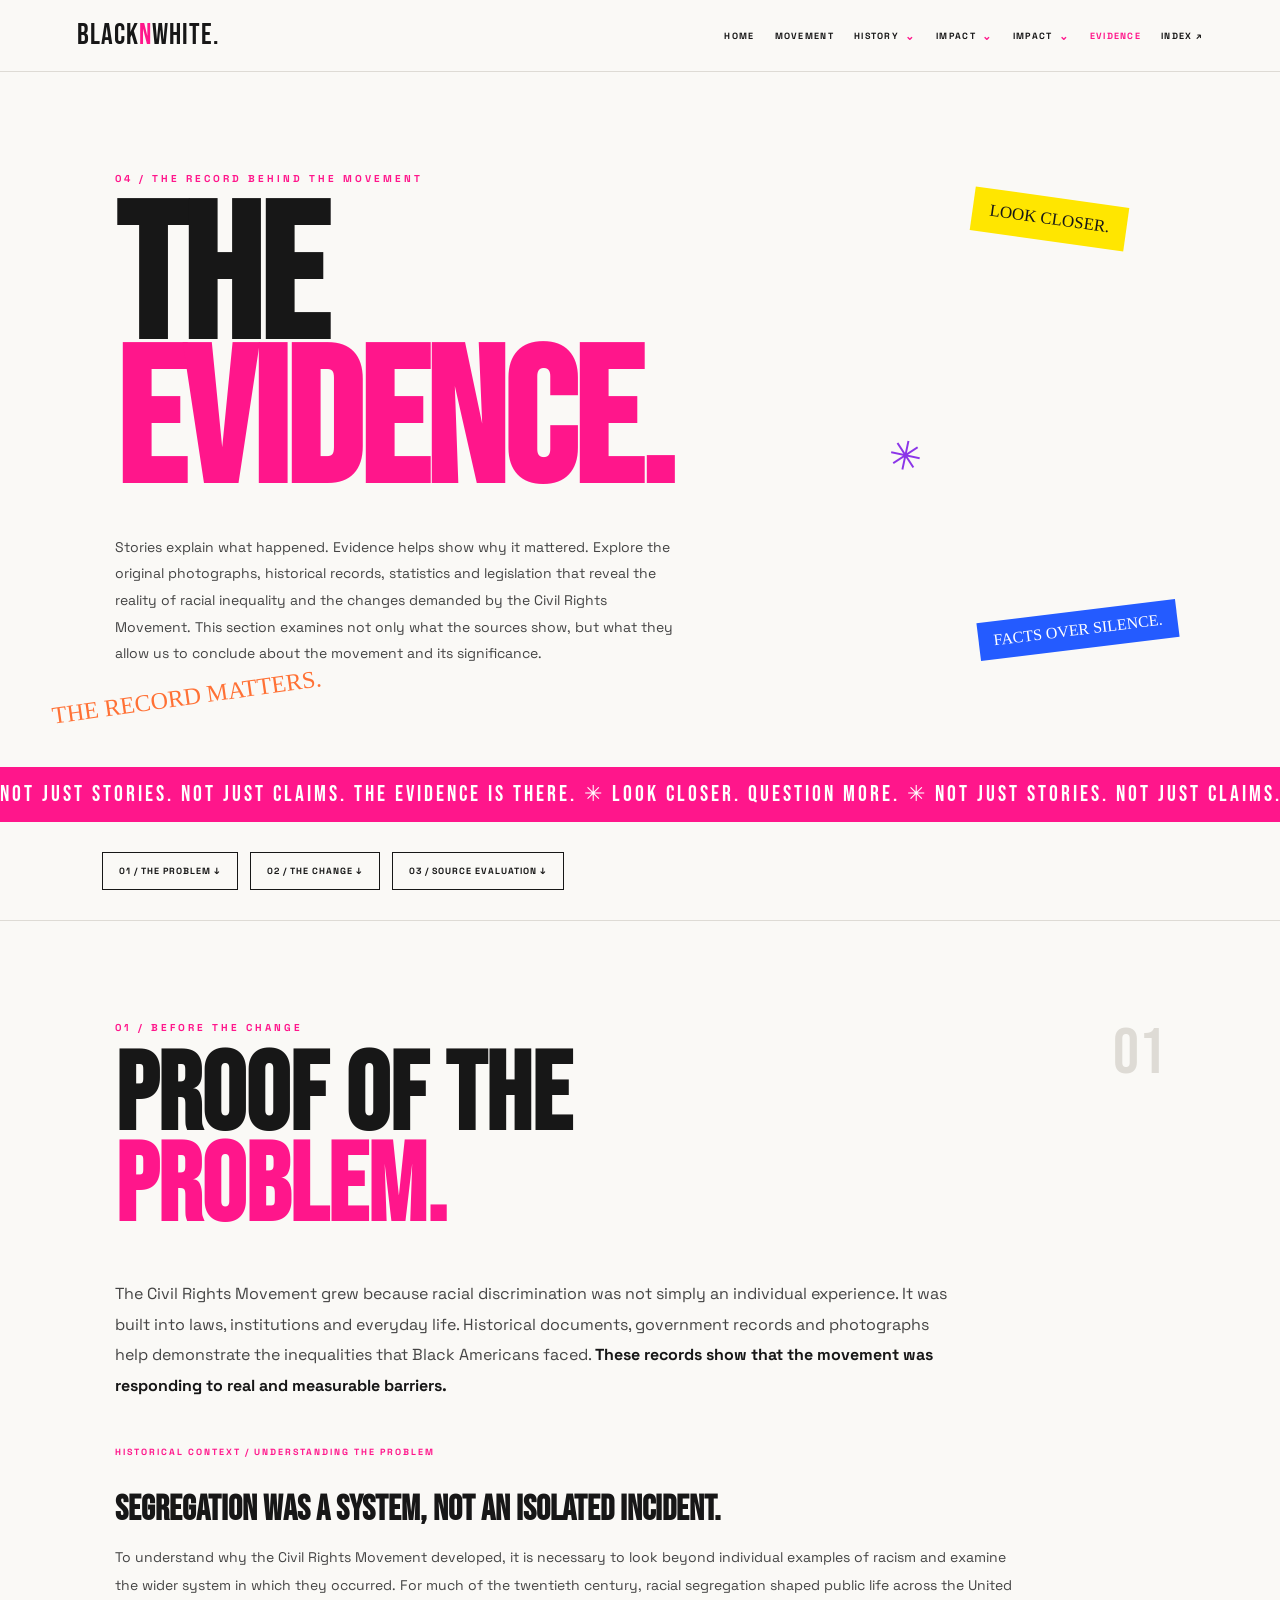
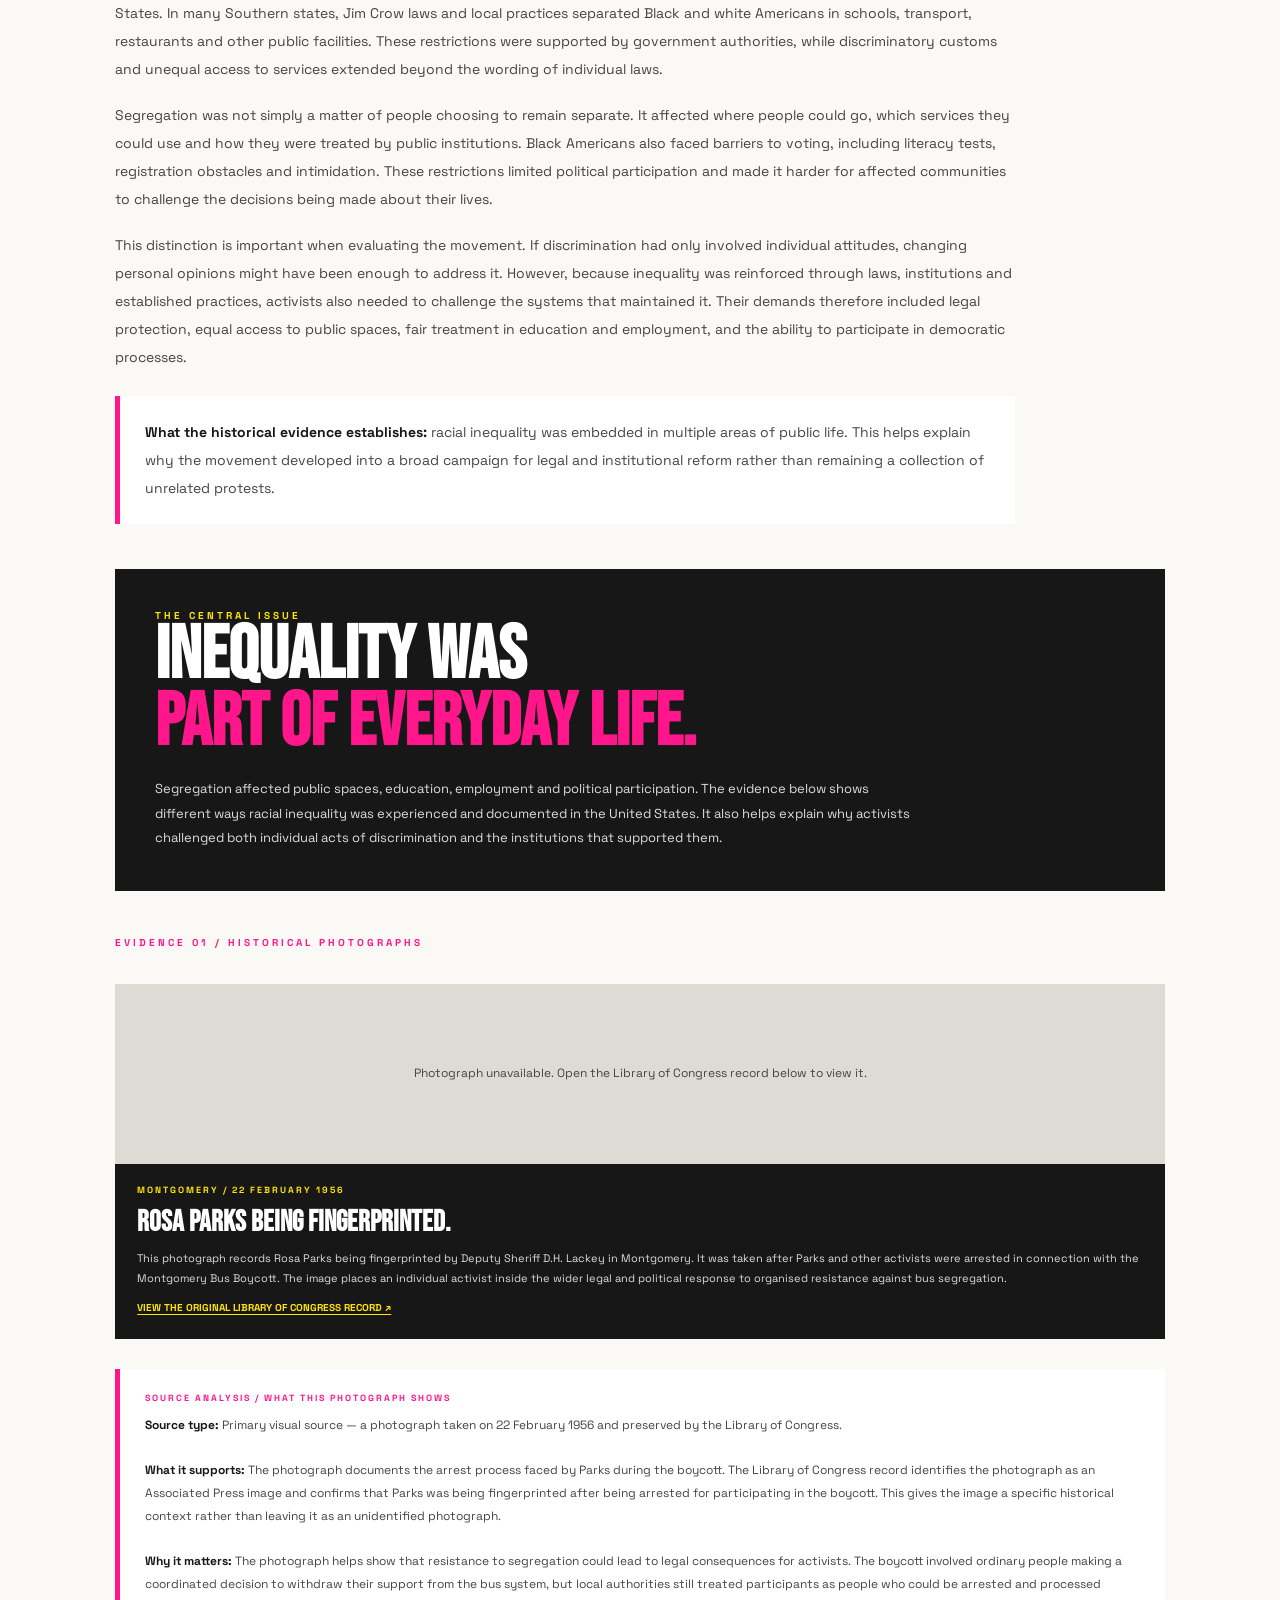
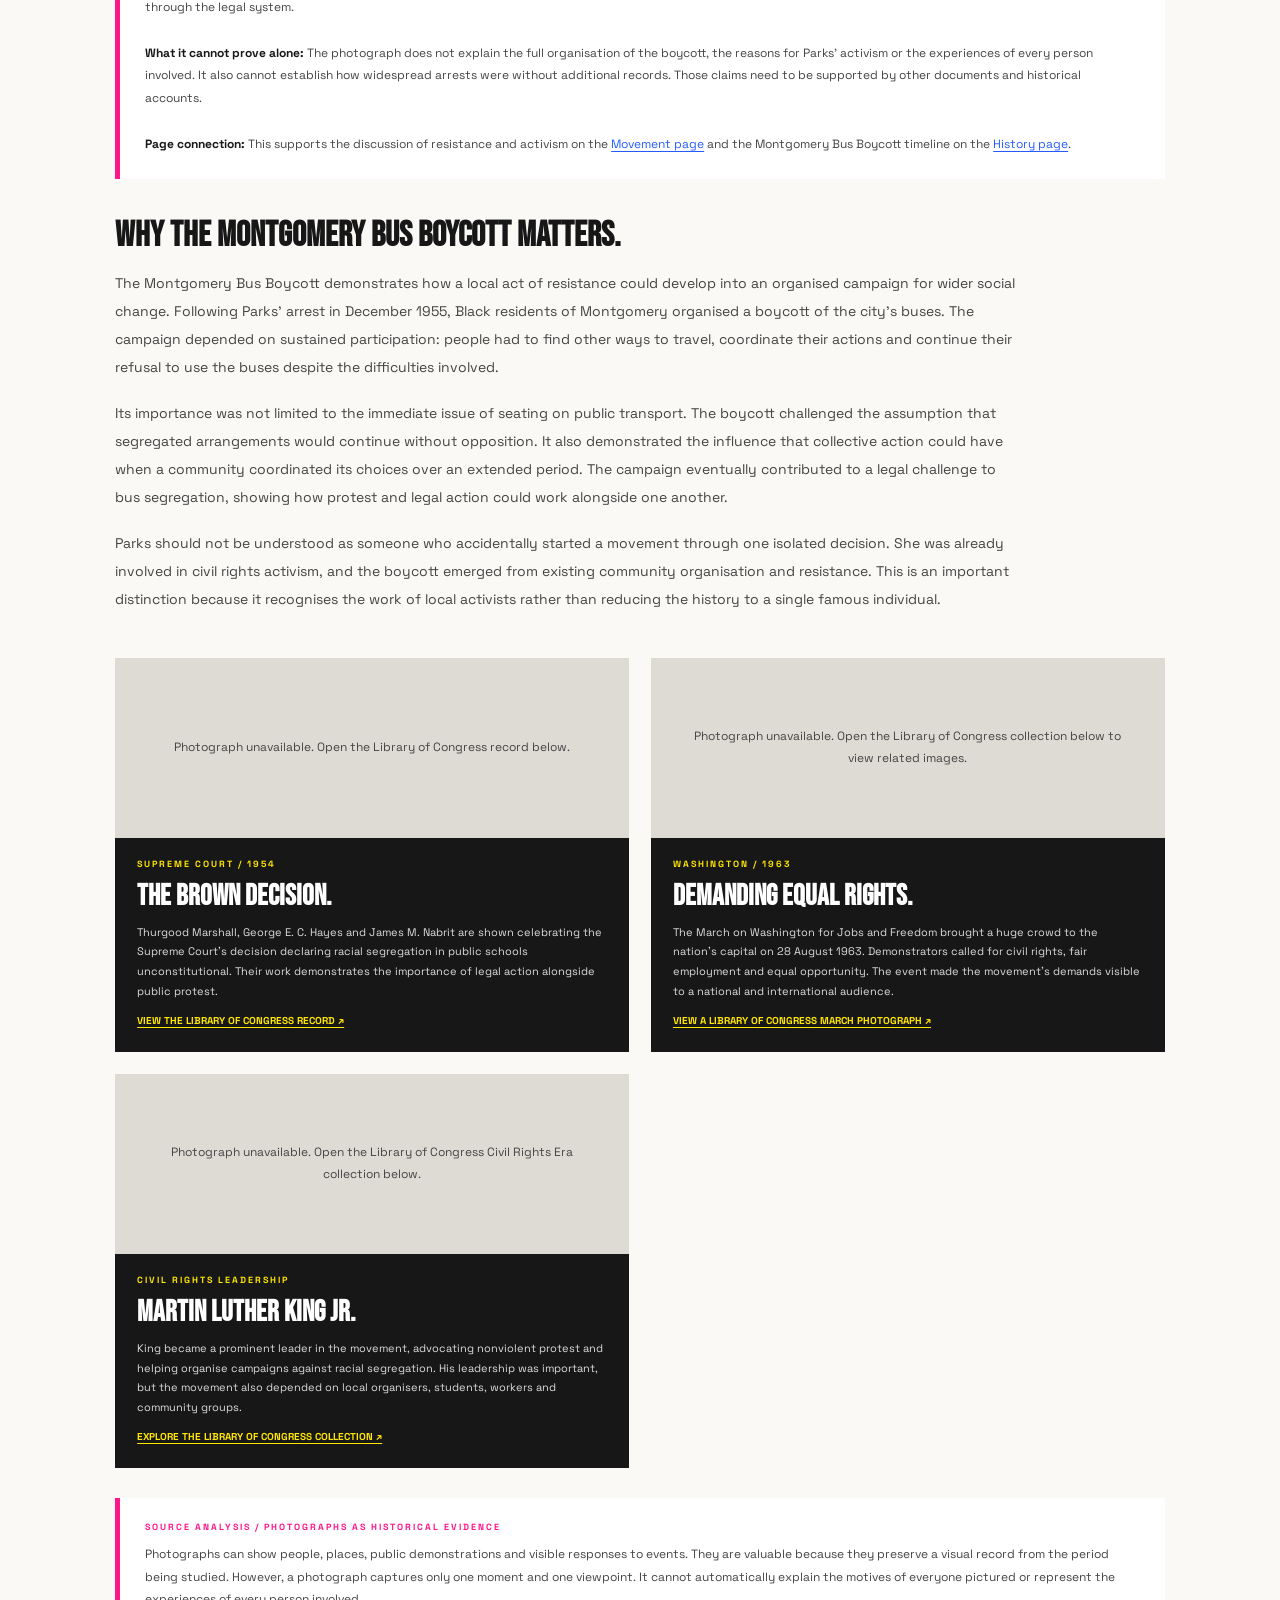
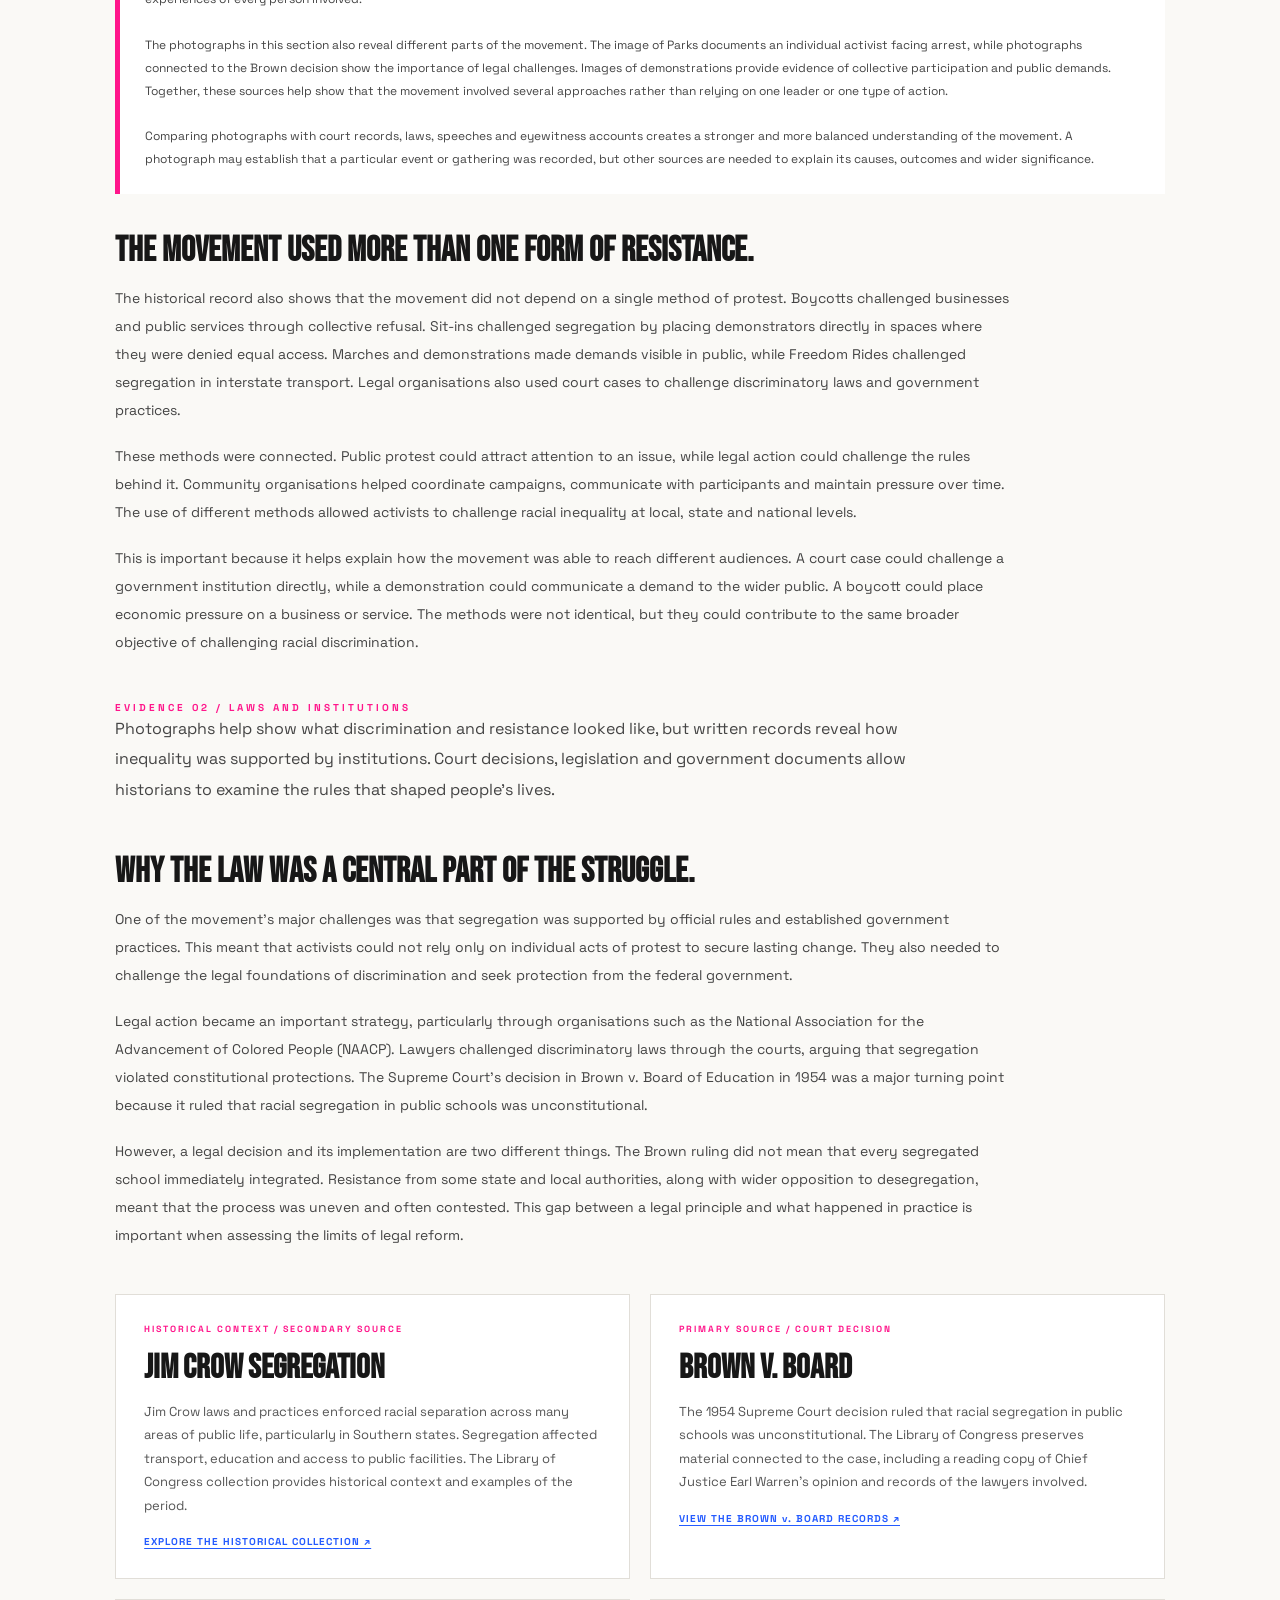
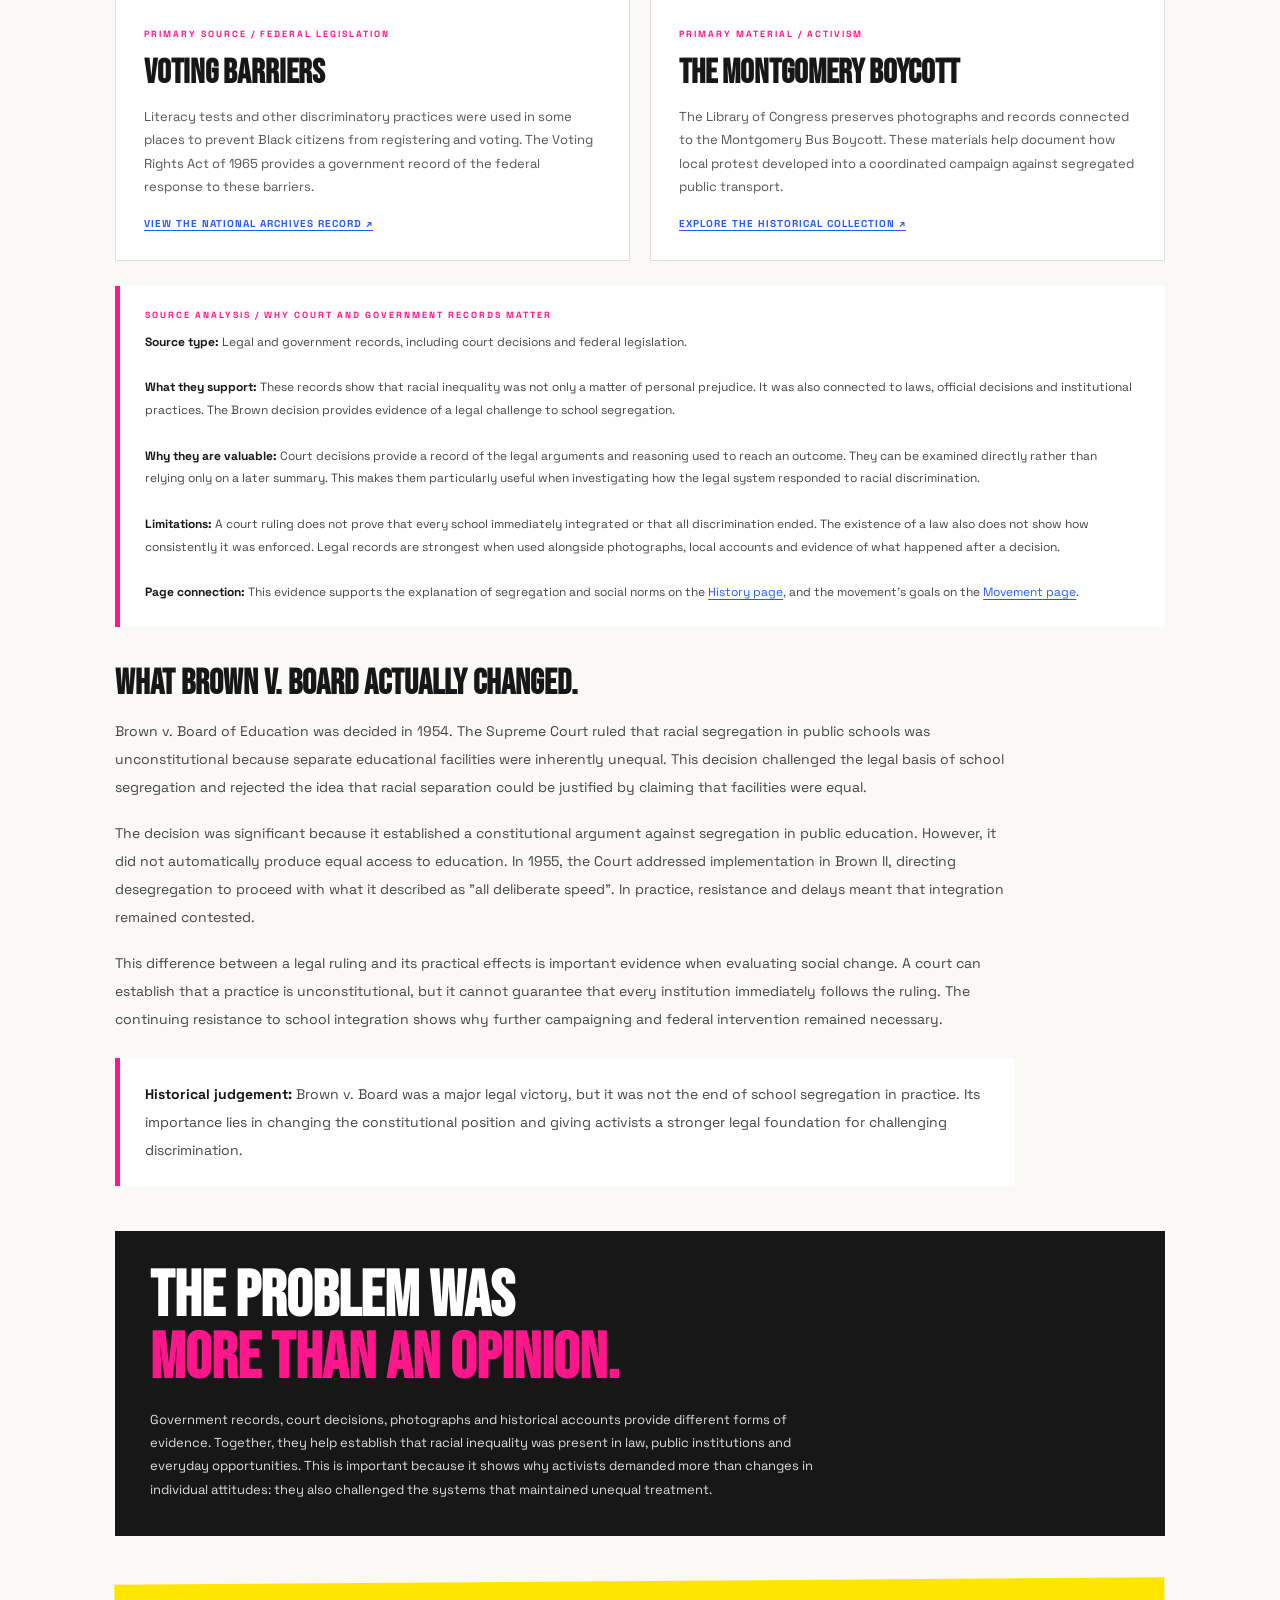
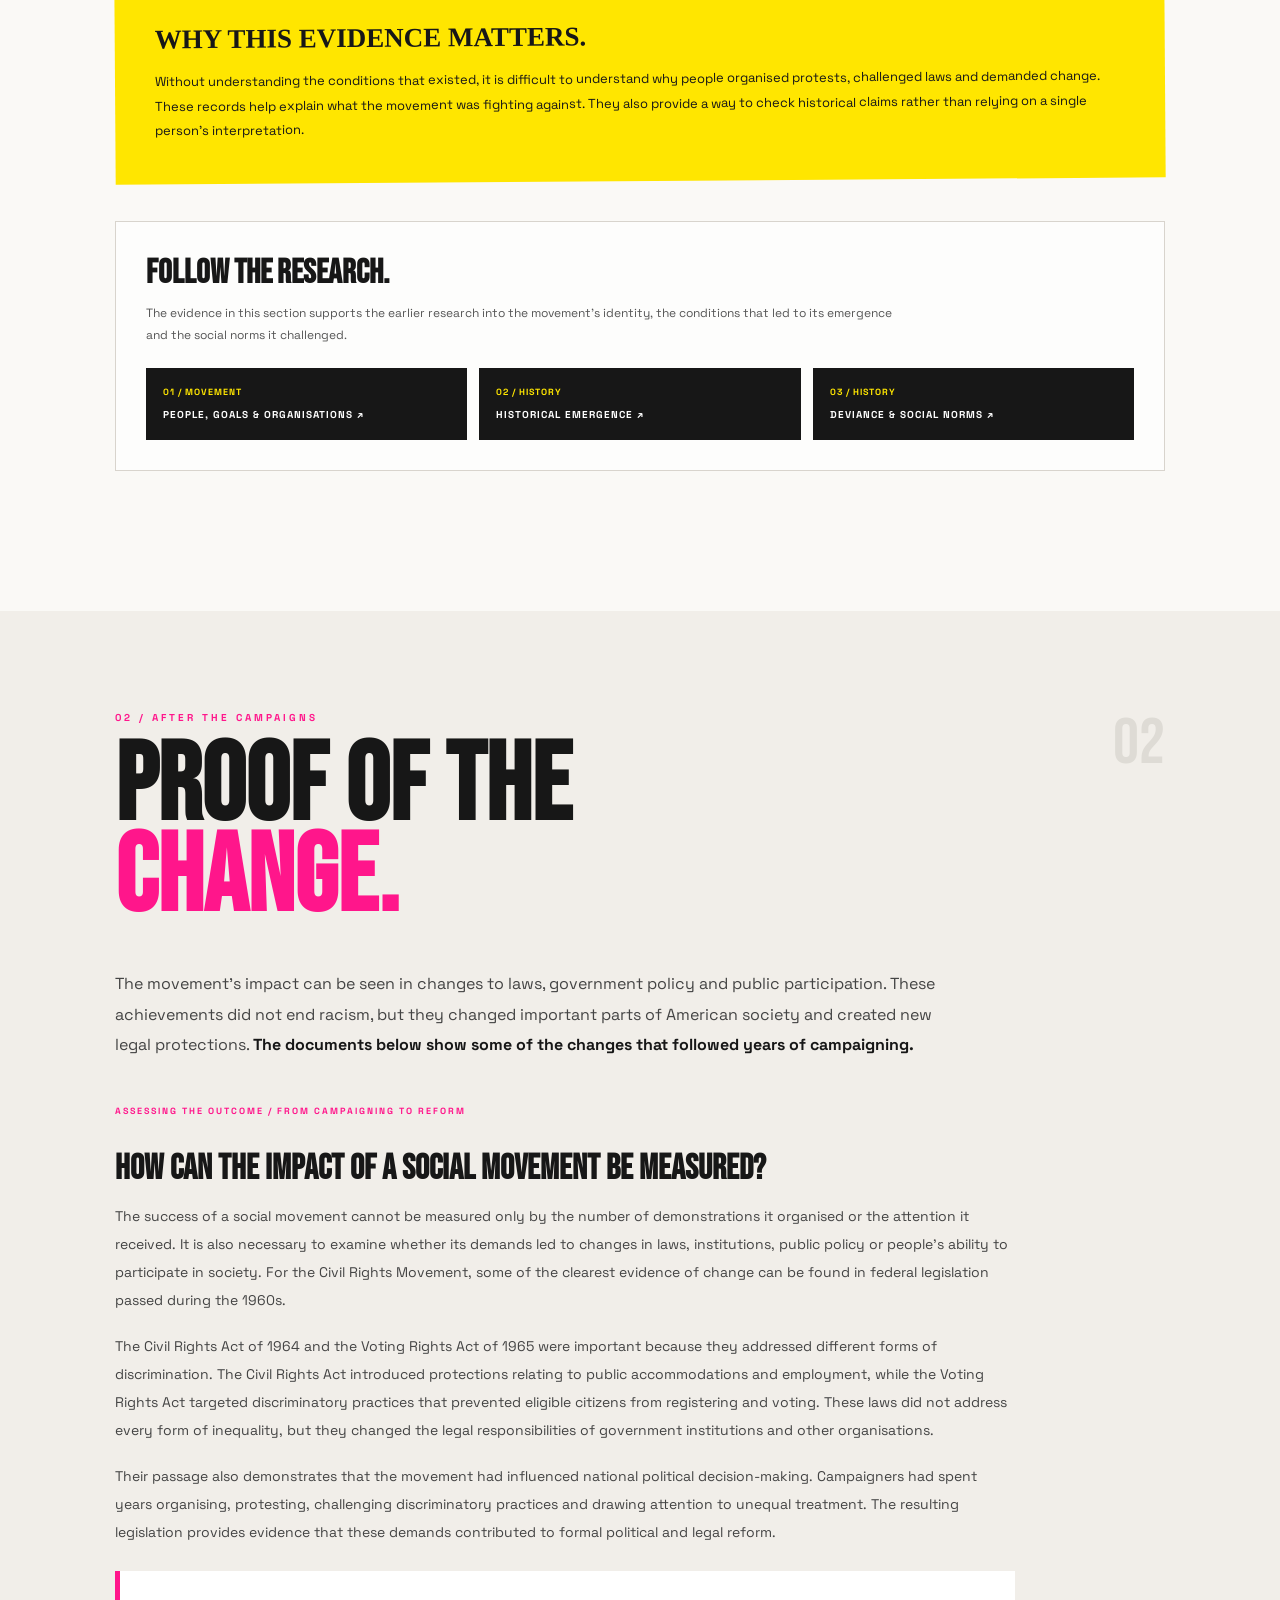
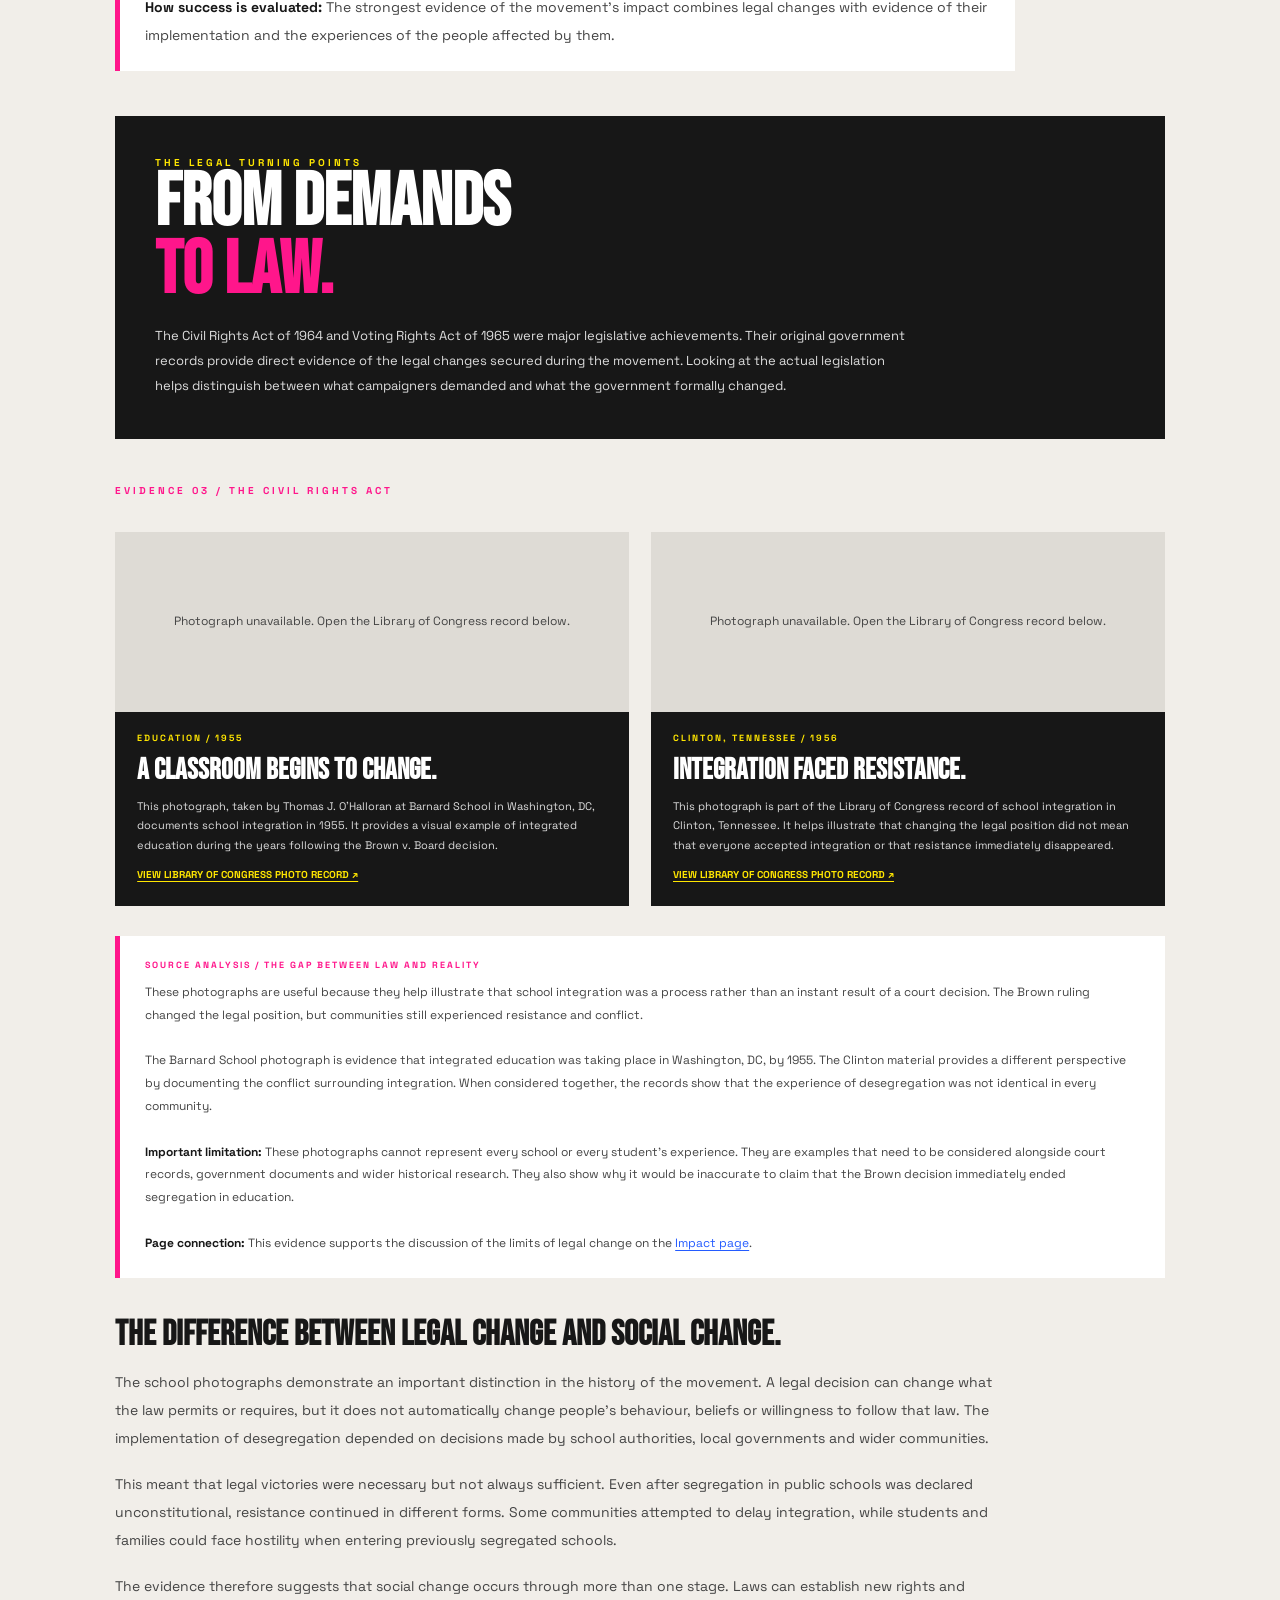
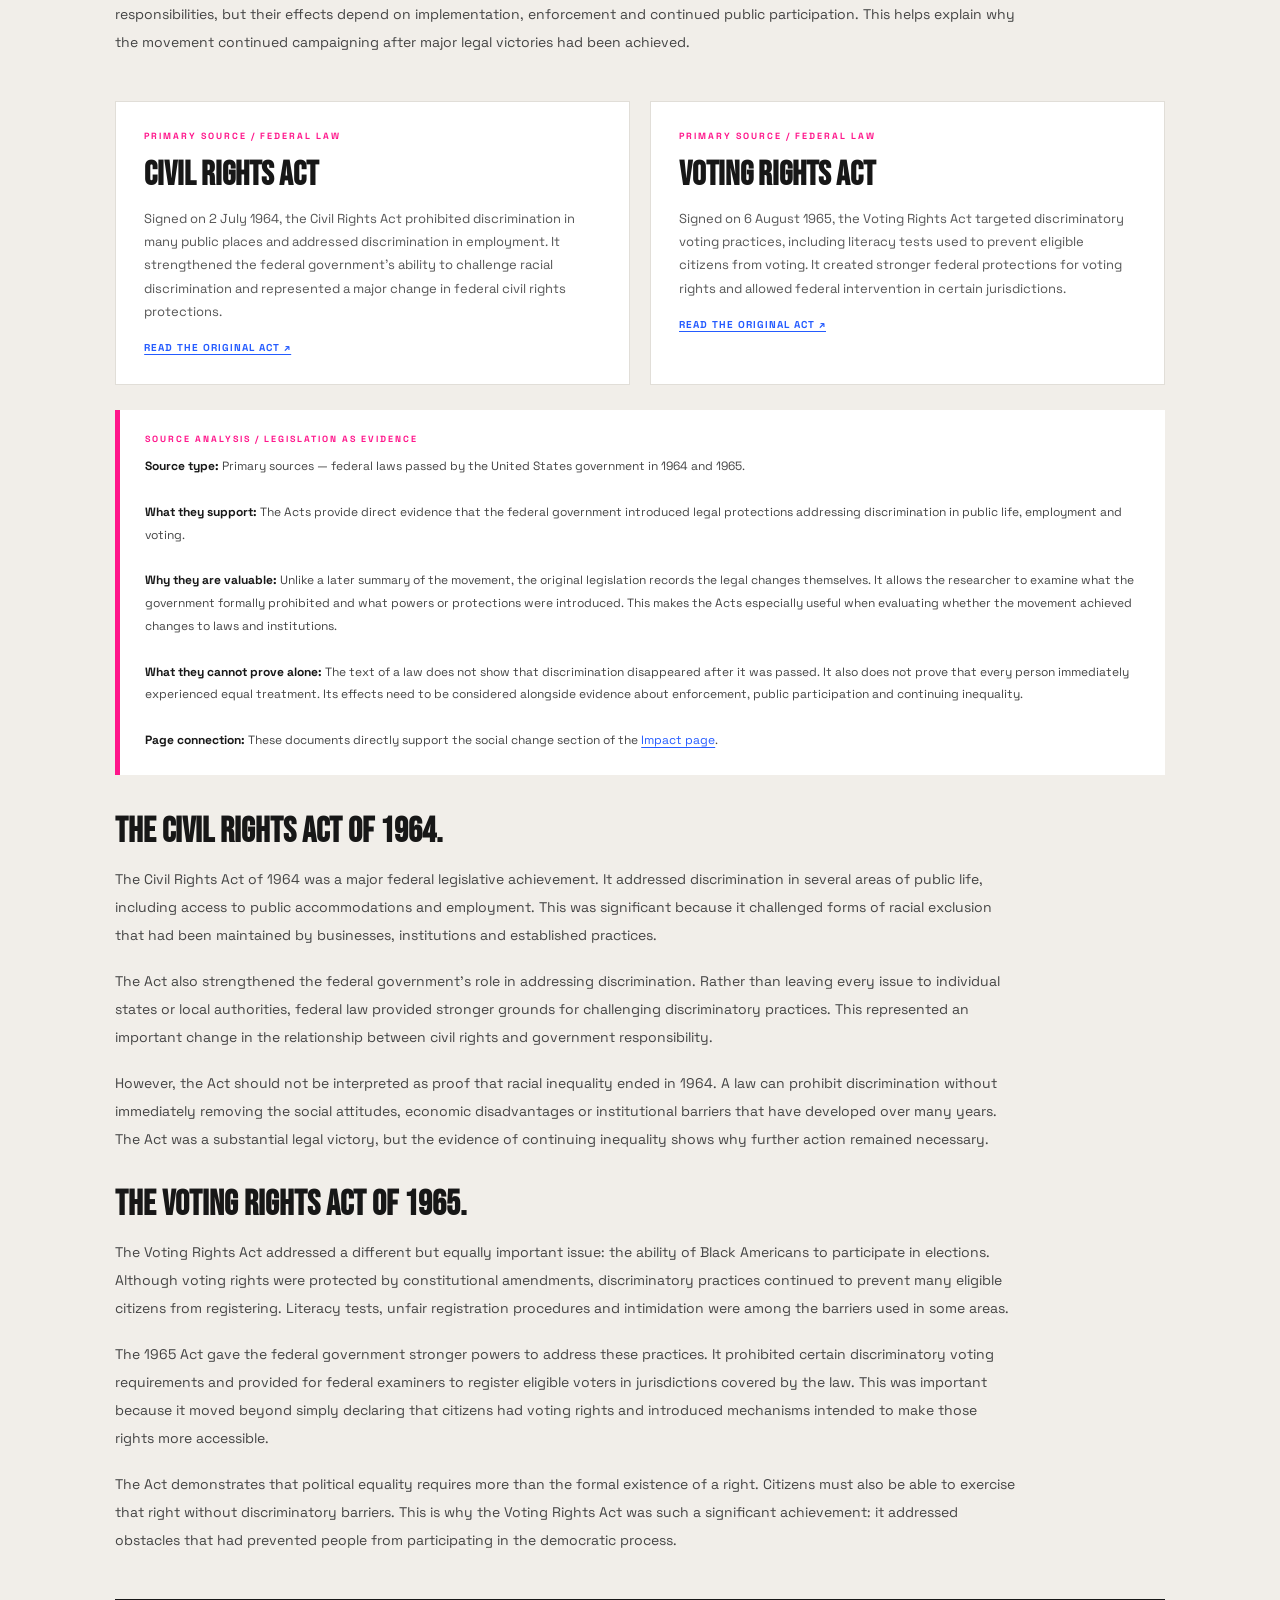
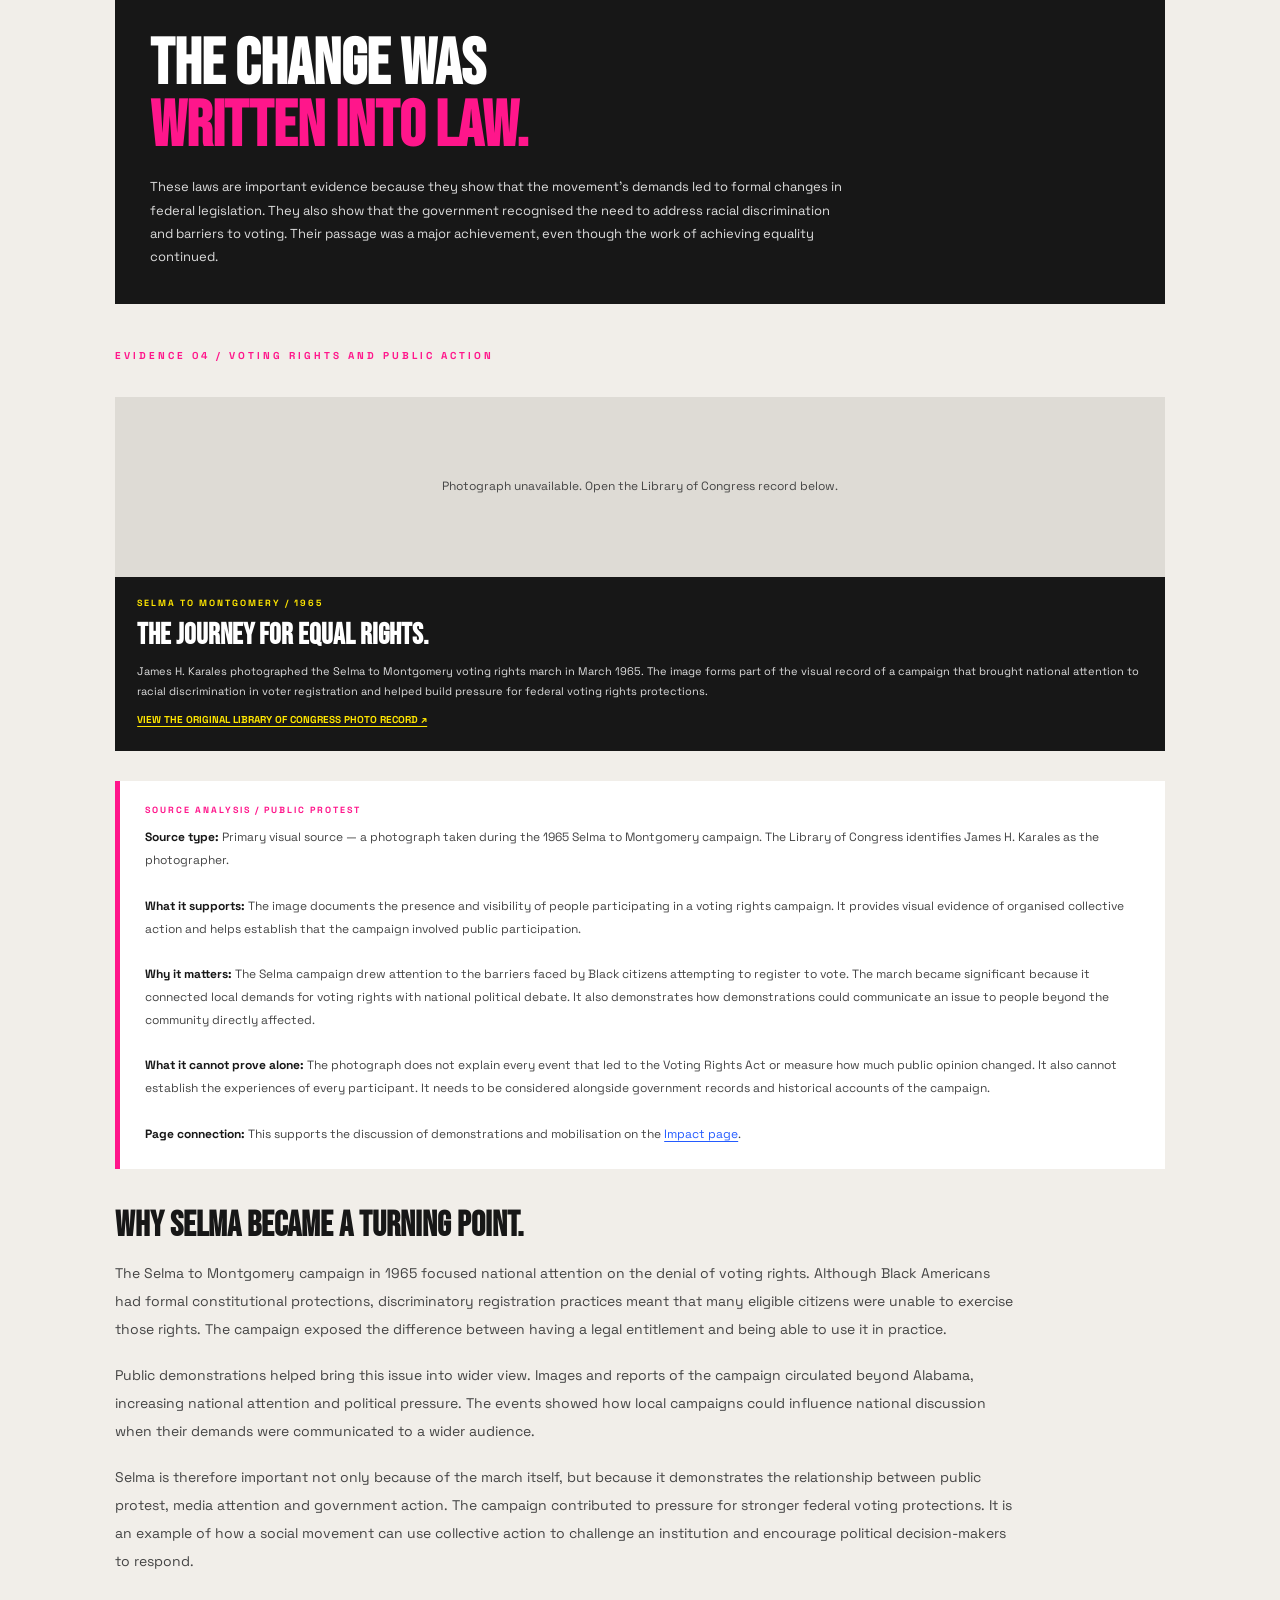
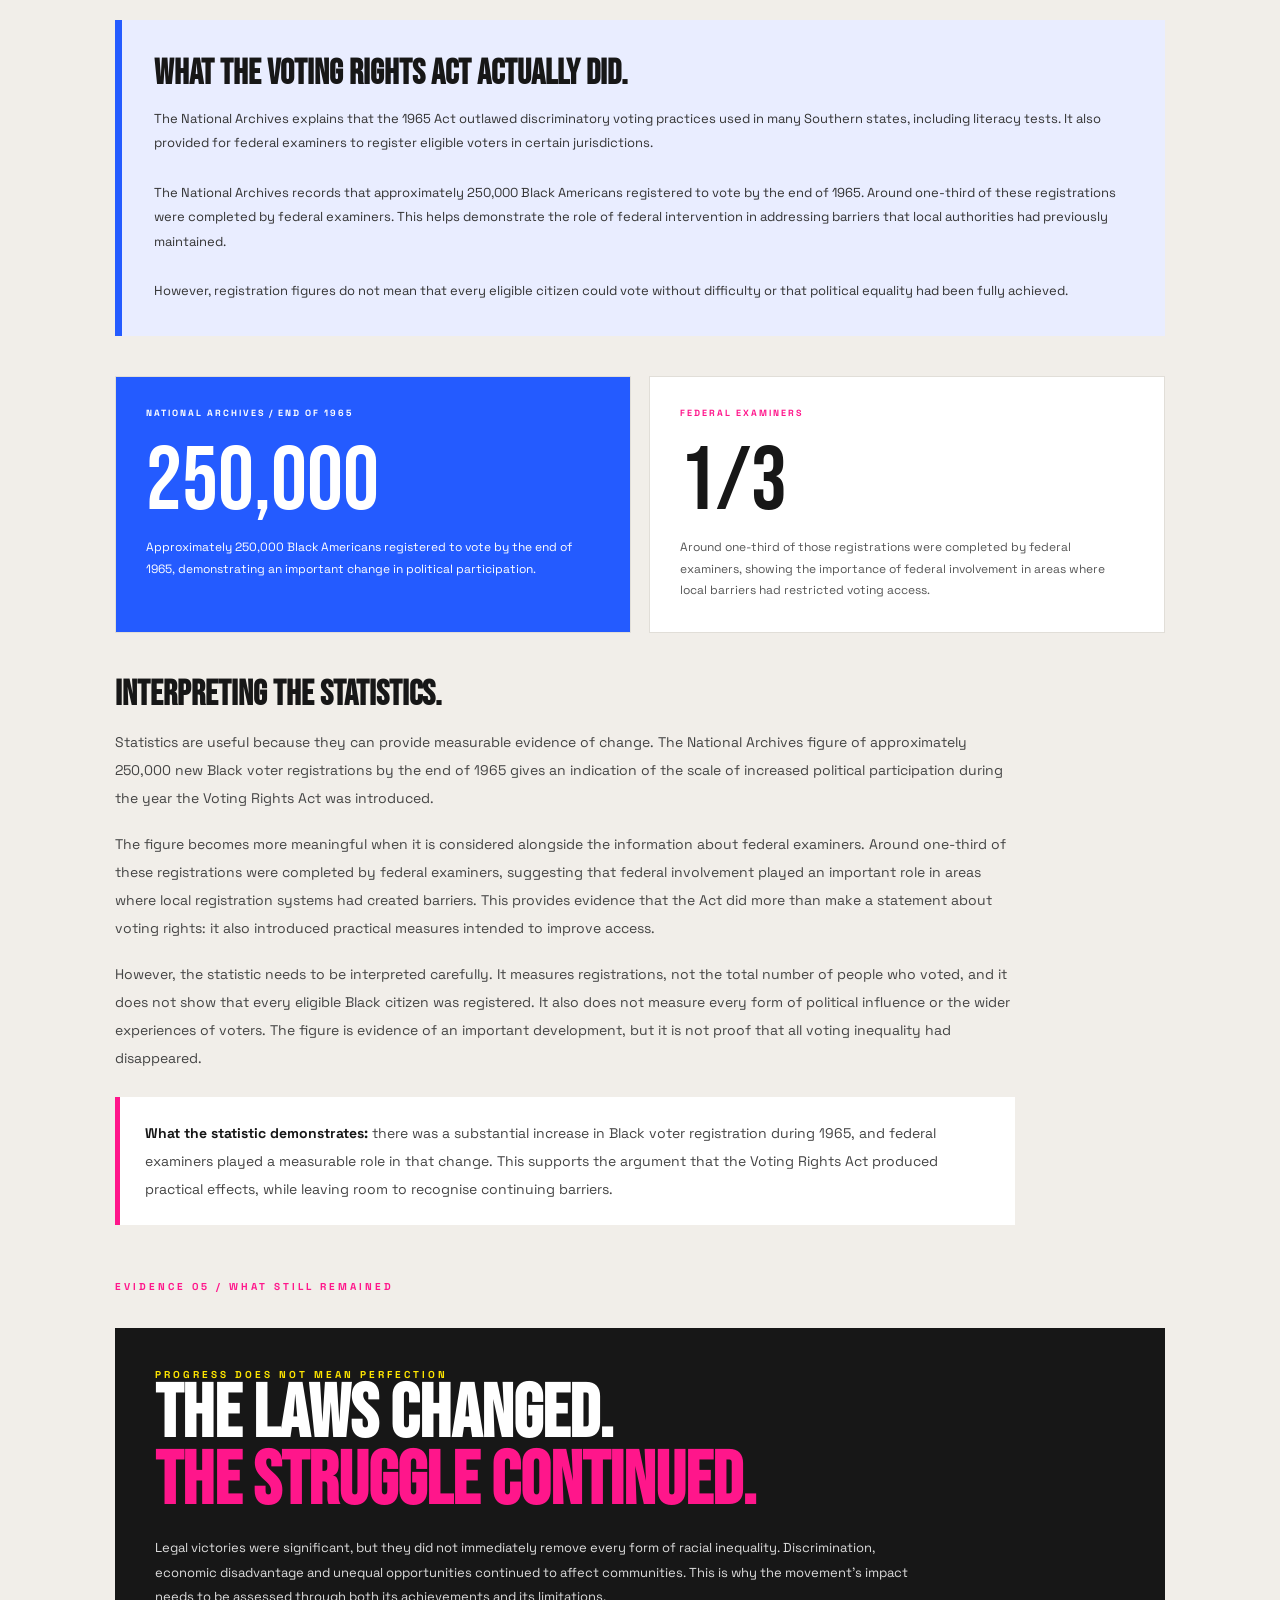
==== commit 478898ea: "Update evidence.html" ====
--- a/evidence.html
+++ b/evidence.html
@@ -1078,7 +1078,19 @@
         <a href="impact.html#limitations">ONGOING CHALLENGES</a>
       </div>
     </div>
-
+    
+<div class="nav-dropdown">
+      <div class="nav-dropdown-trigger">
+        <a href="youth.html">IMPACT</a>
+        <button class="dropdown-arrow" type="button" aria-label="Open Impact menu" aria-expanded="false">⌄</button>
+      </div>
+      <div class="dropdown-menu">
+        <a href="youth.html#young-people">YOUNG PEOPLE IN ACTION</a>
+        <a href="youth.html#impact">THE IMPACT & EFFECTIVENESS</a>
+        <a href="youth.html#take-action">WHAT CAN YOU DO ABOUT IT?</a>
+    </div>
+  </div>
+    
     <a href="evidence.html" class="nav-active">EVIDENCE</a>
     <a href="index.html">INDEX ↗</a>
   </nav>
@@ -2884,6 +2896,7 @@
     <a href="movement.html">THE MOVEMENT ↗</a>
     <a href="history.html">THE HISTORY ↗</a>
     <a href="impact.html">THE IMPACT ↗</a>
+    <a href="youth.html">YOUTH ↗</a>
     <a href="index.html">VIEW THE INDEX ↗</a>
   </div>
 </section>
@@ -2899,6 +2912,7 @@
       <a href="movement.html">MOVEMENT</a>
       <a href="history.html">HISTORY</a>
       <a href="impact.html">IMPACT</a>
+      <a href="youth.html">YOUTH ↗</a>
       <a href="evidence.html">EVIDENCE</a>
       <a href="index.html">THE INDEX ↗</a>
     </div>
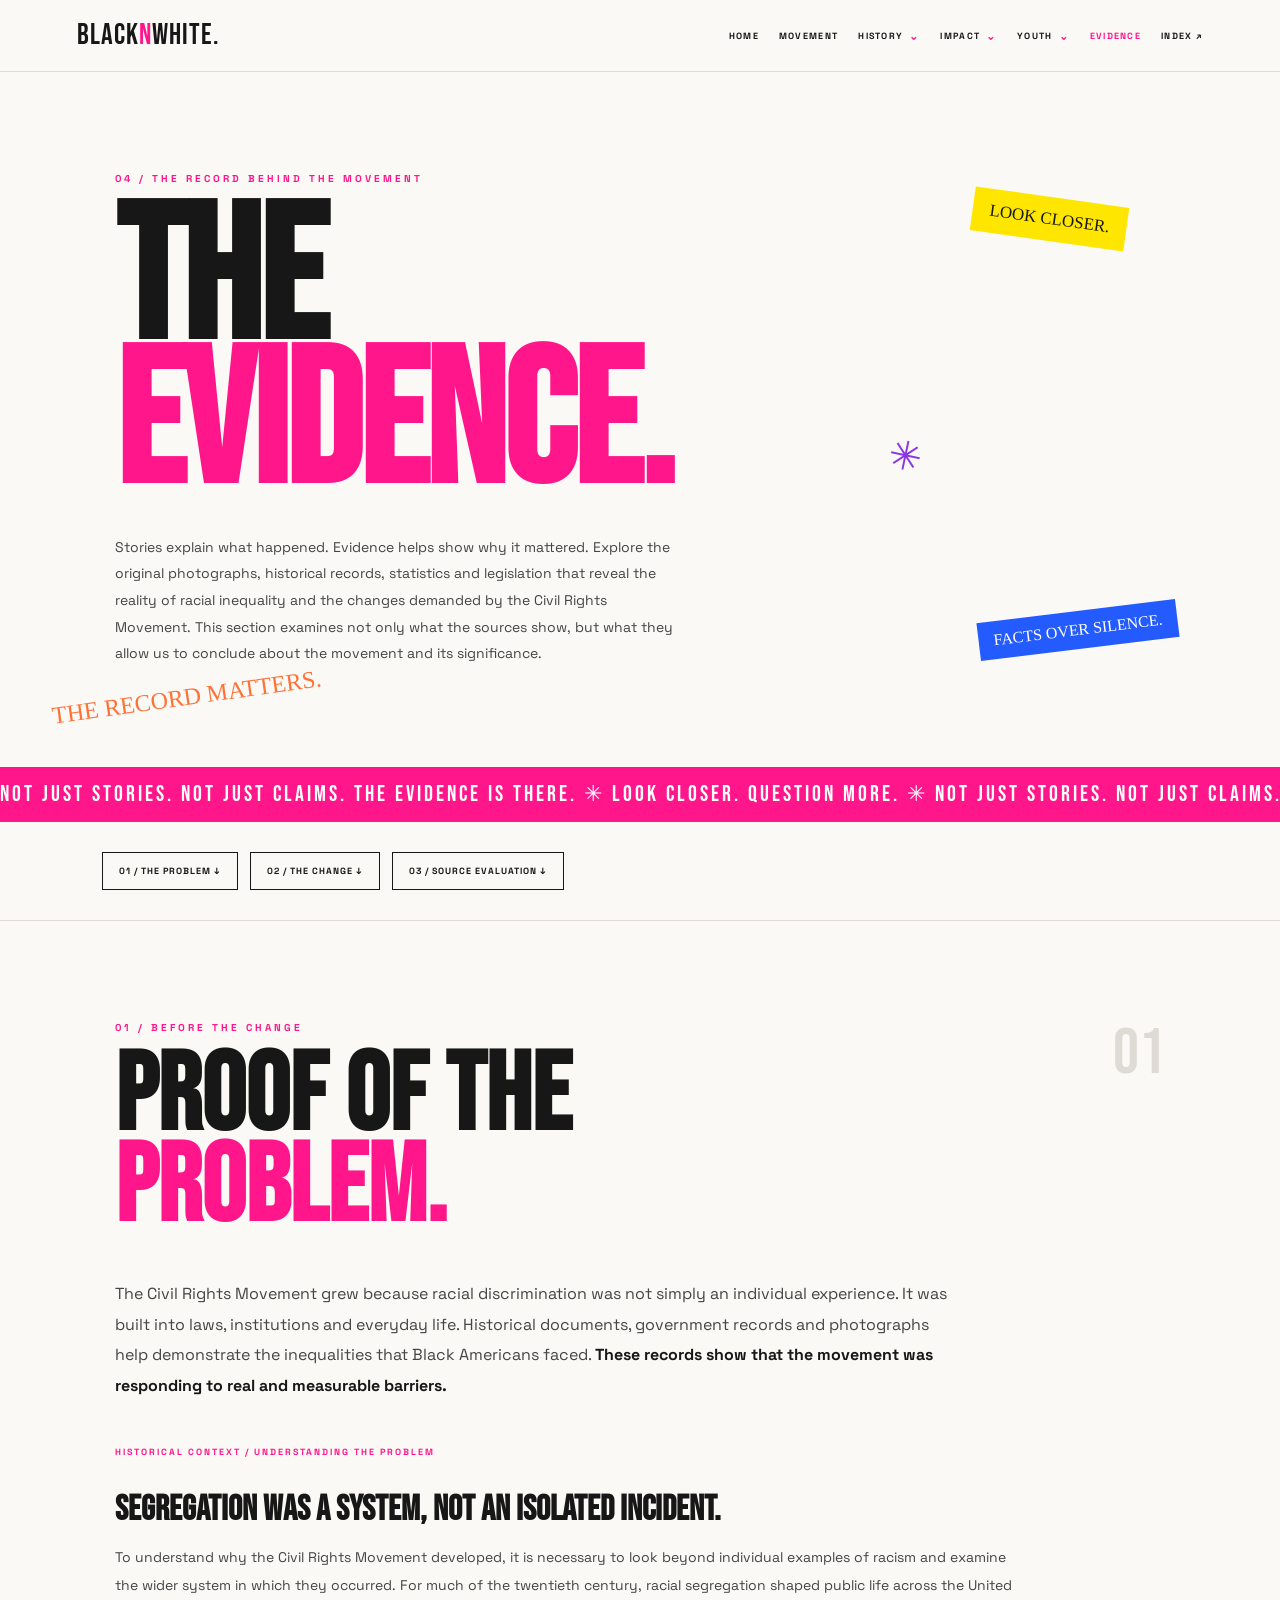
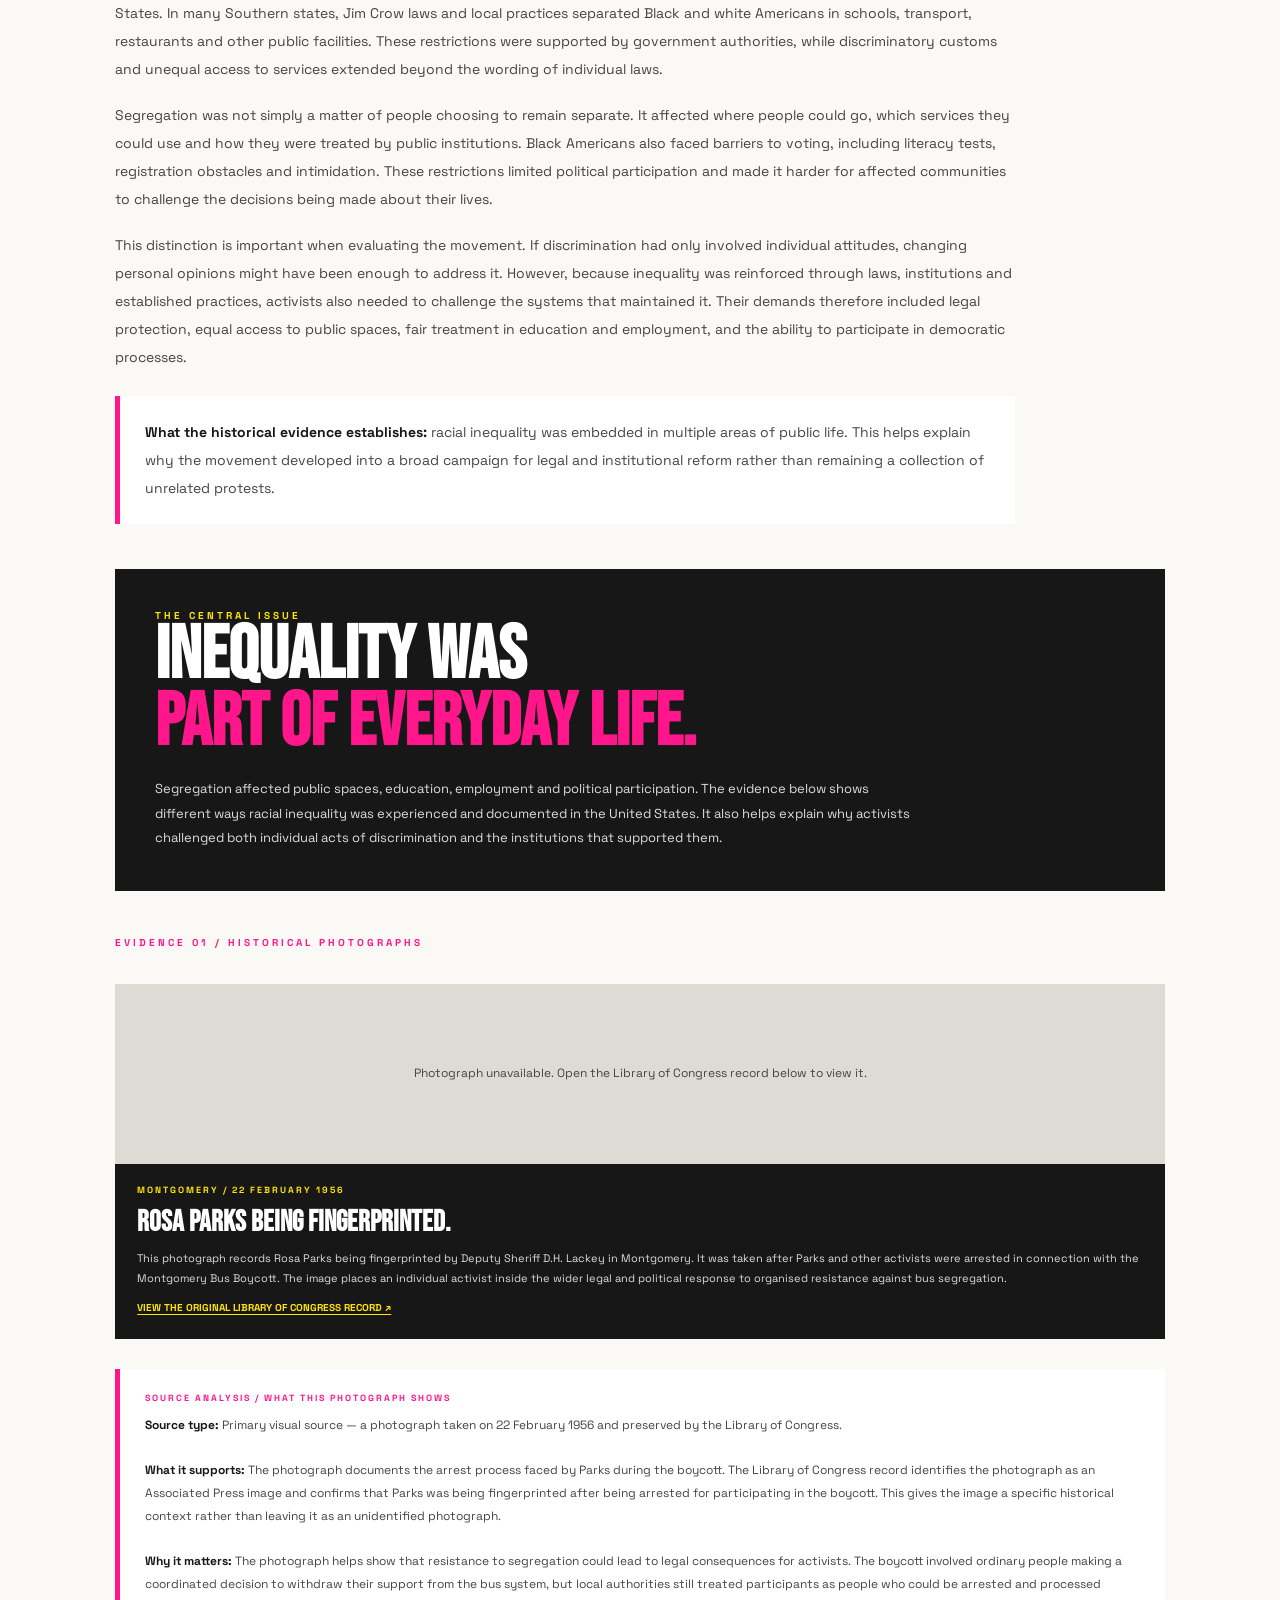
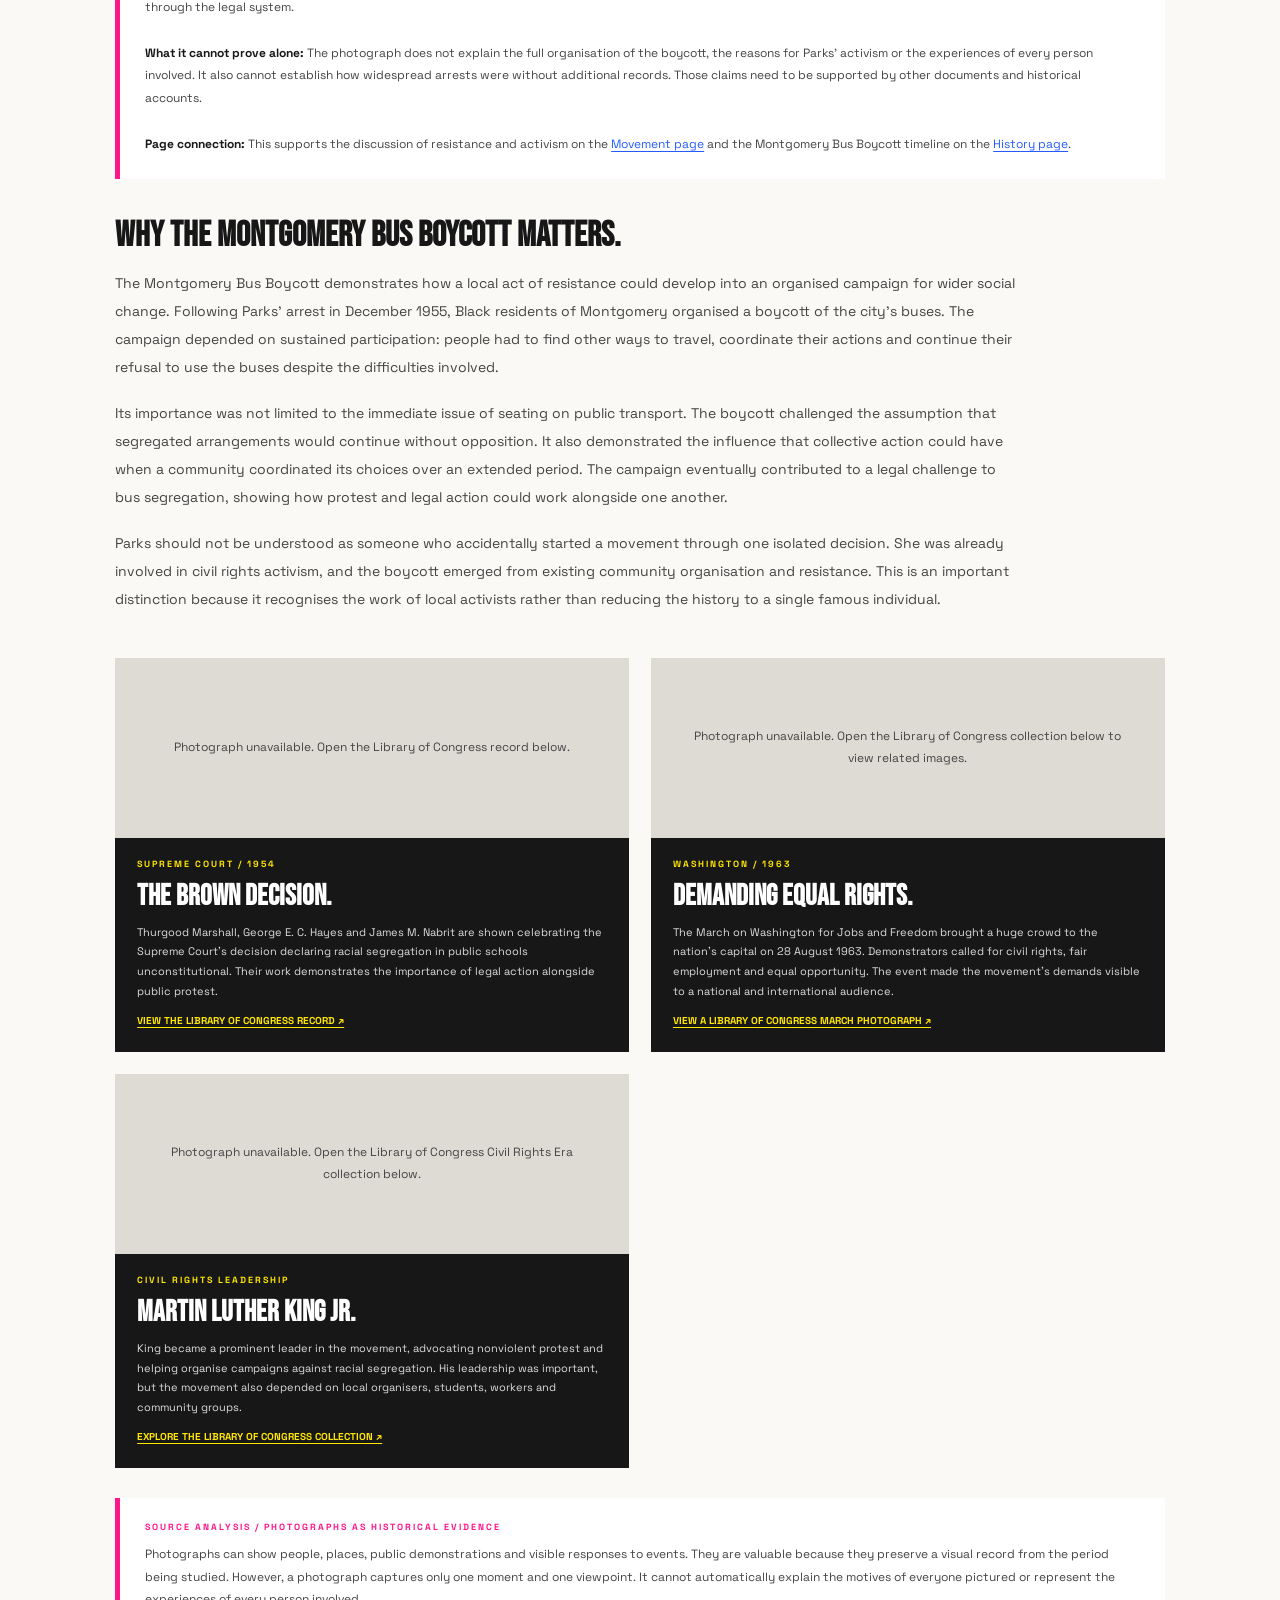
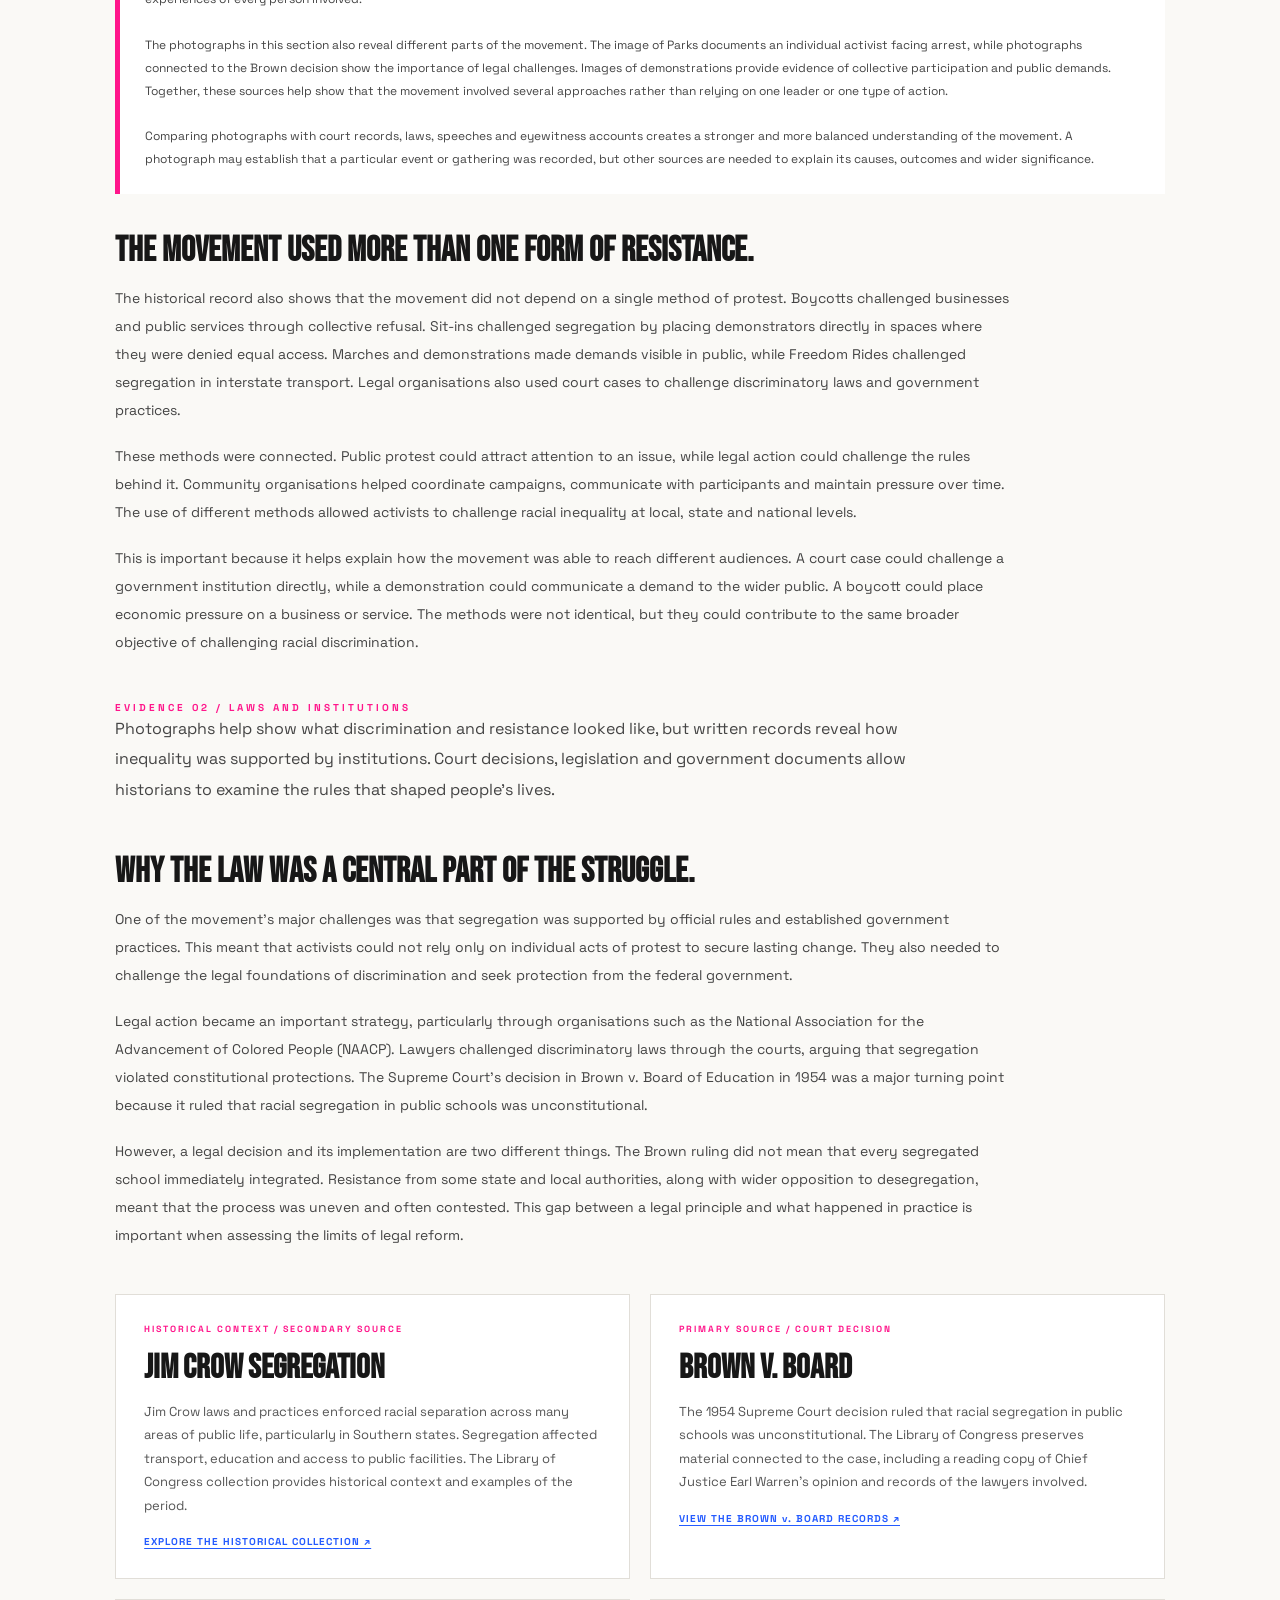
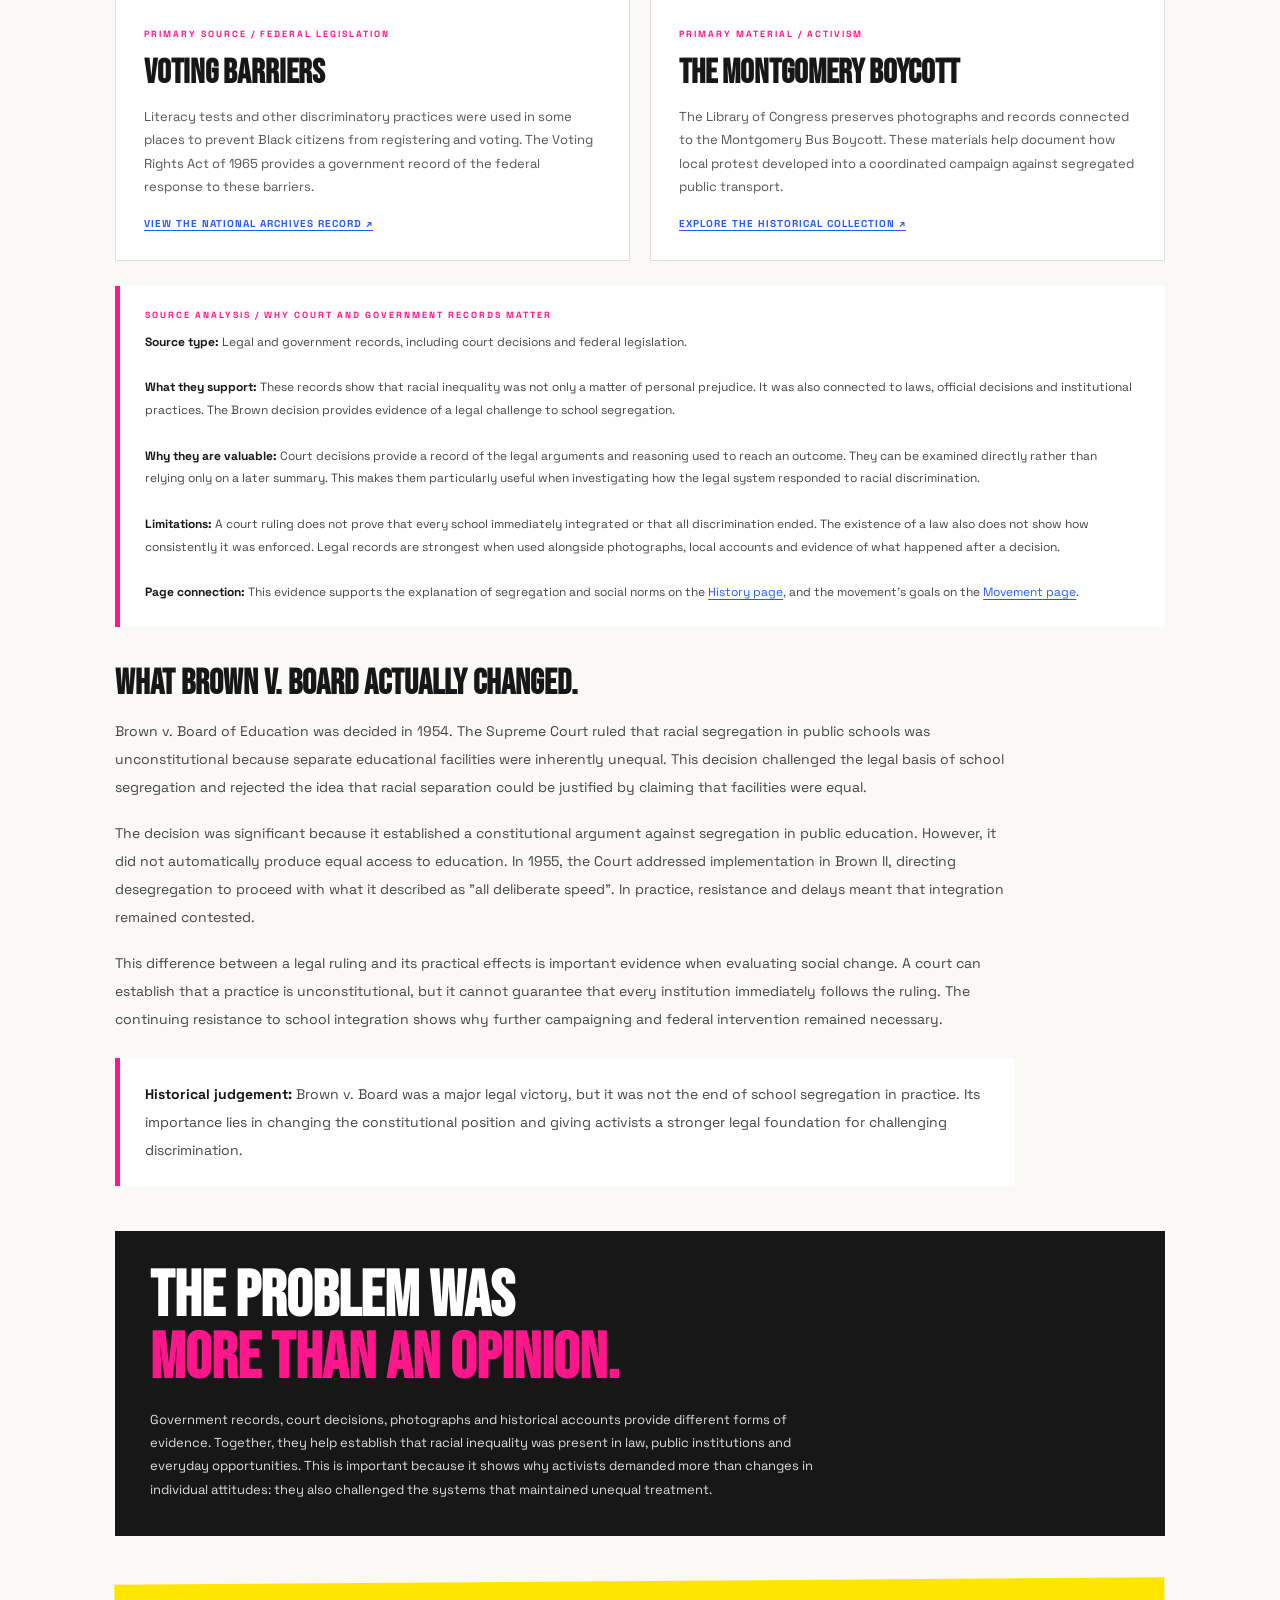
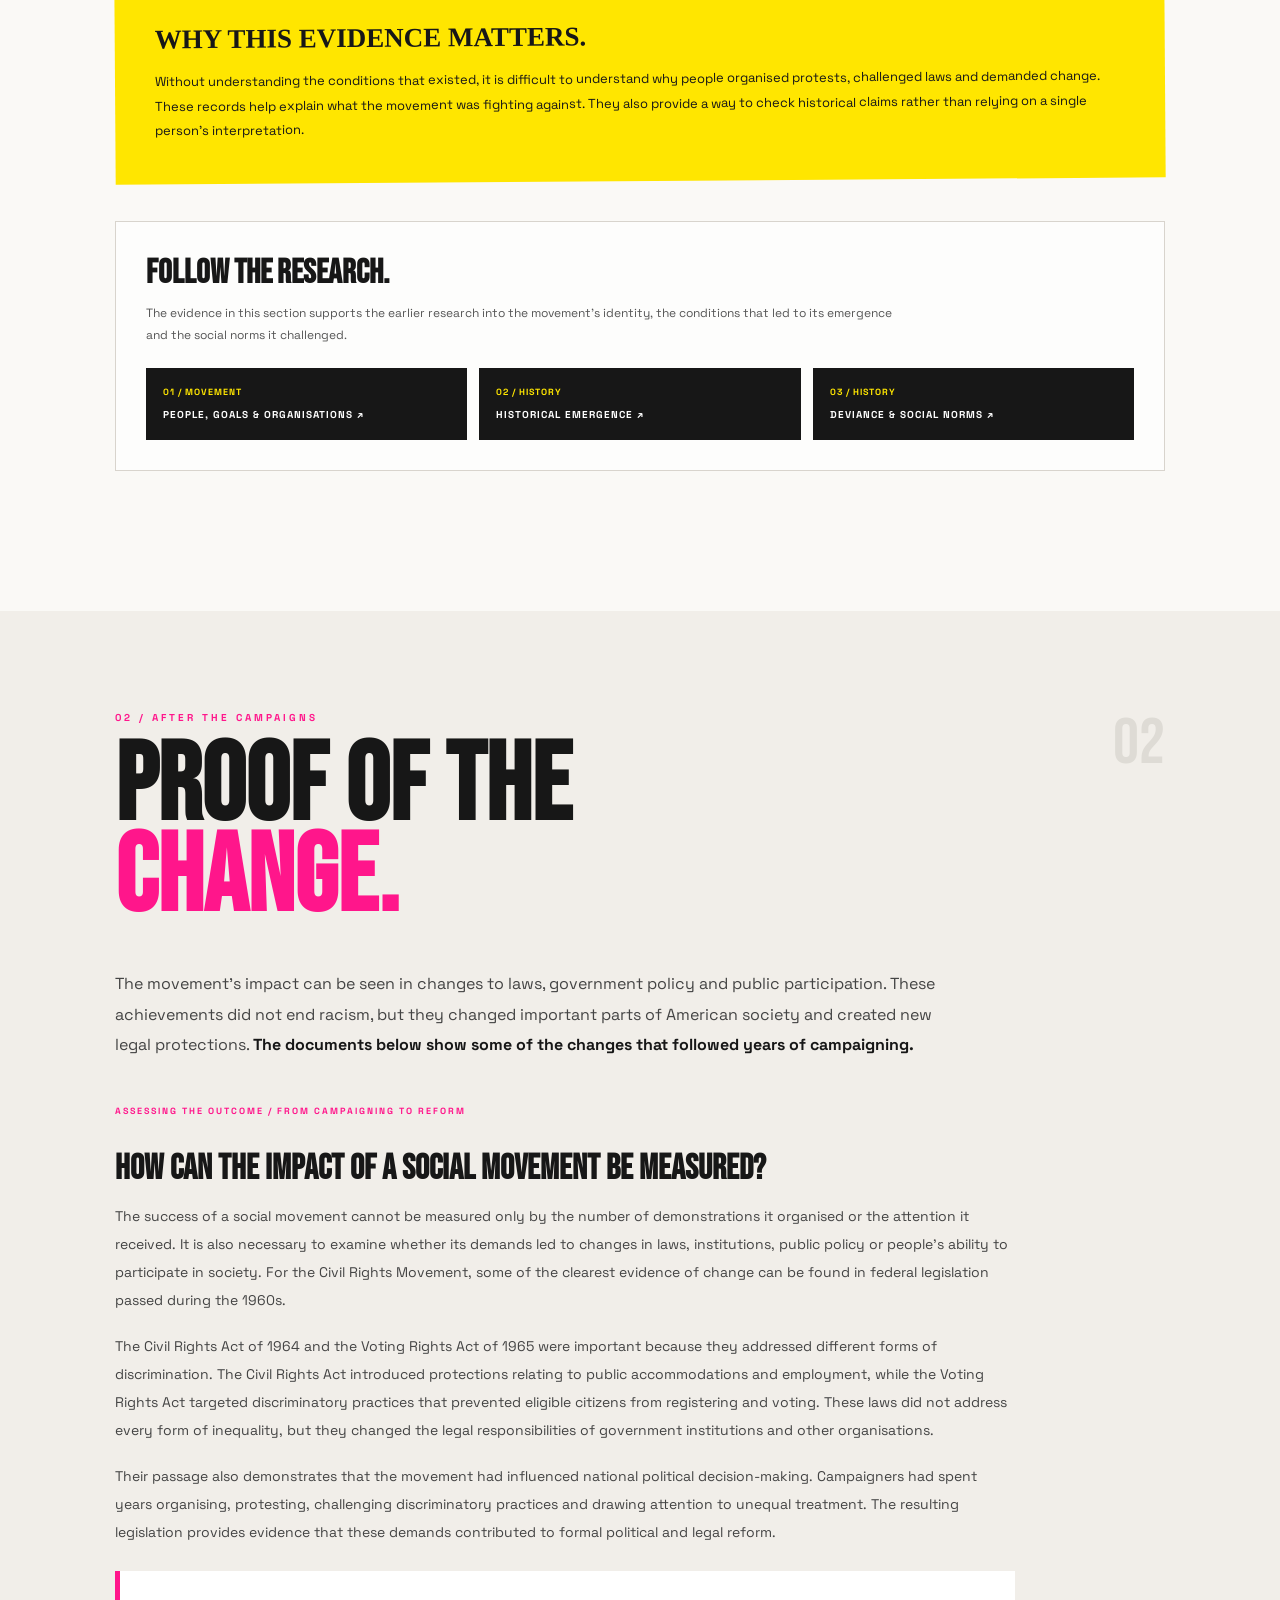
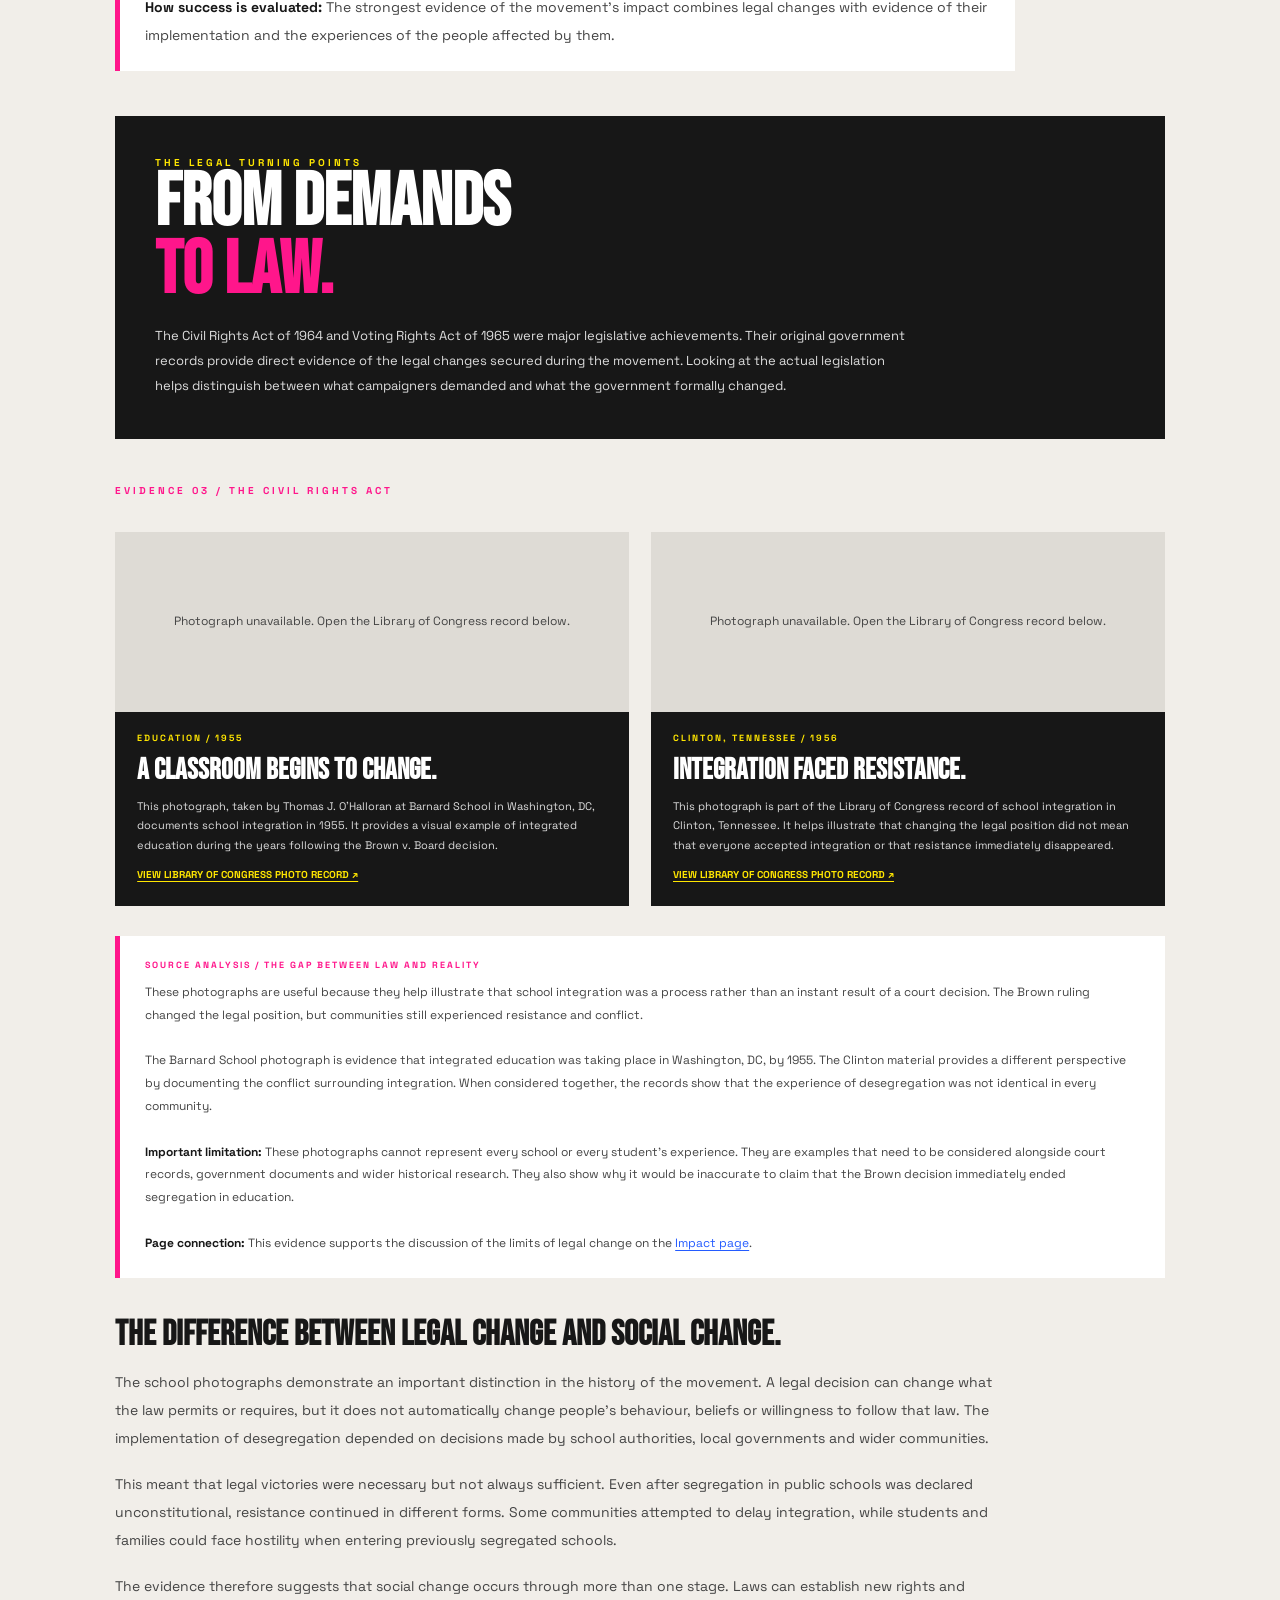
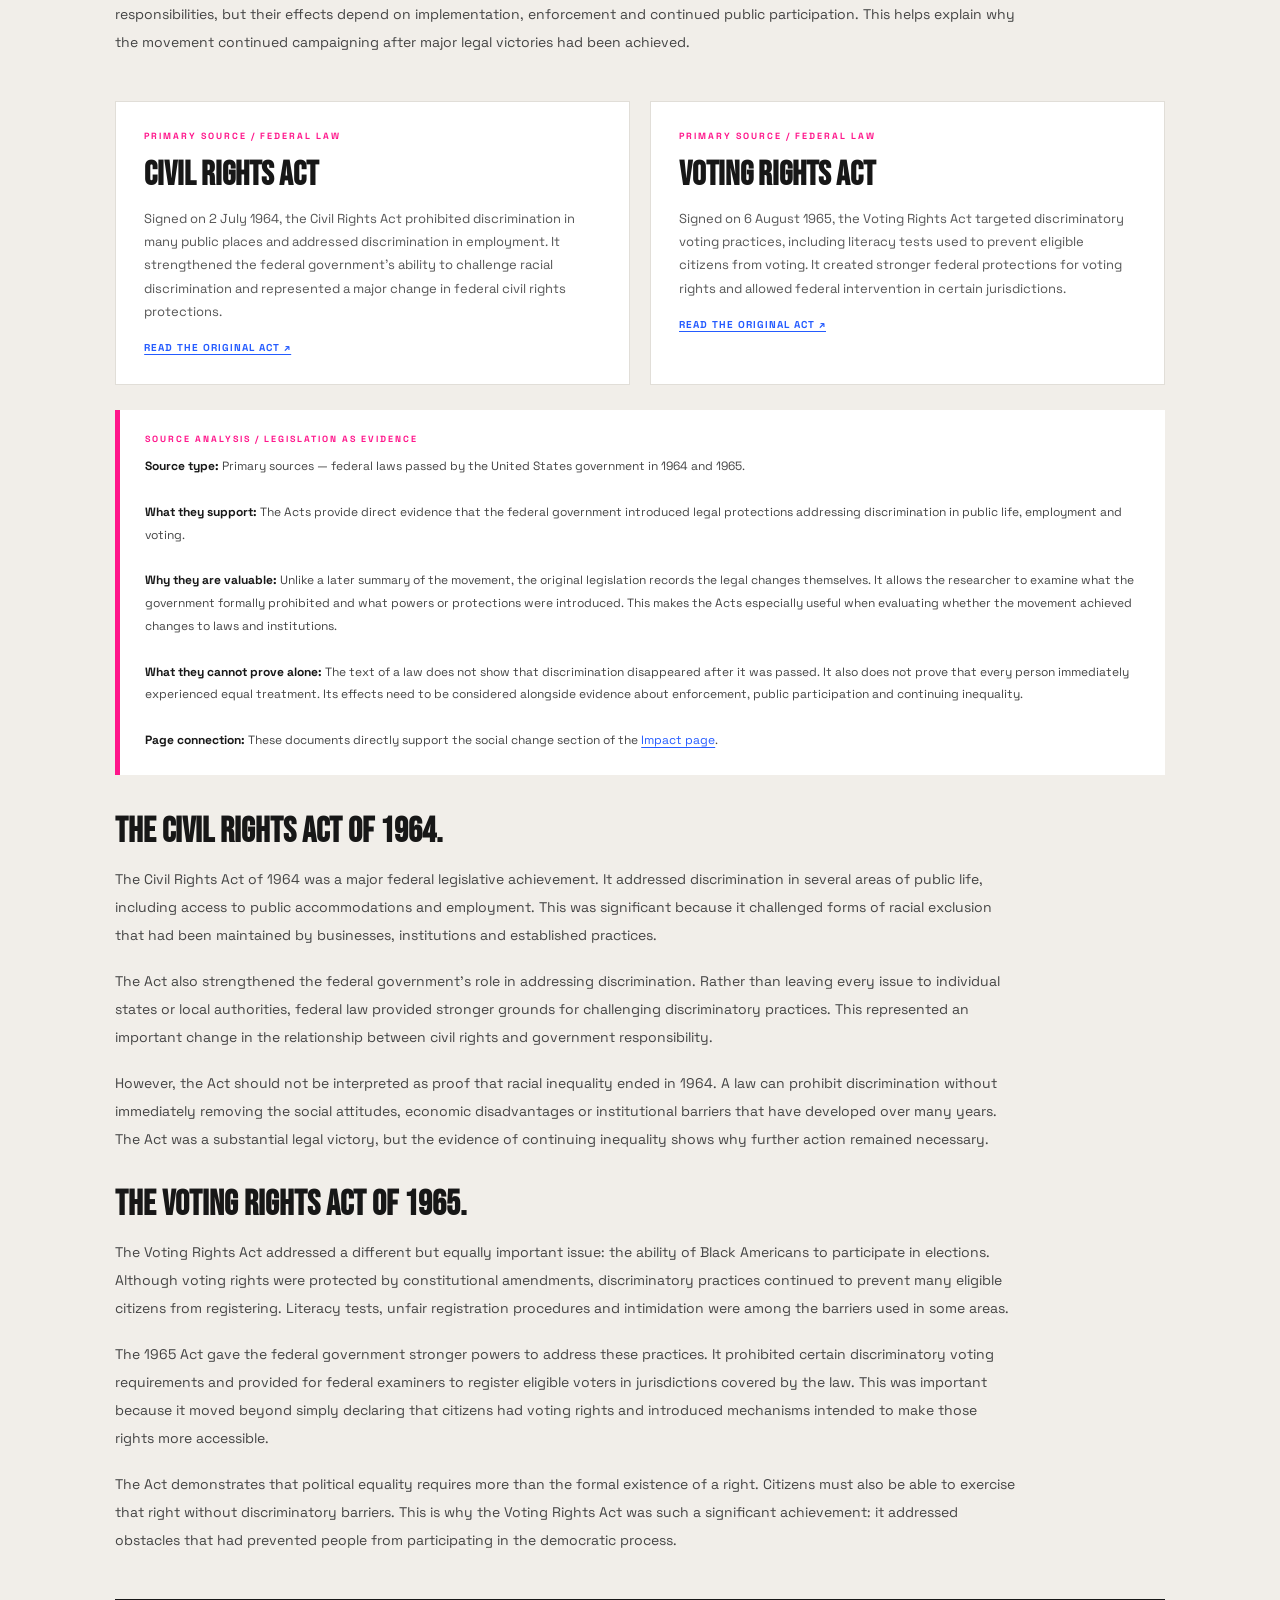
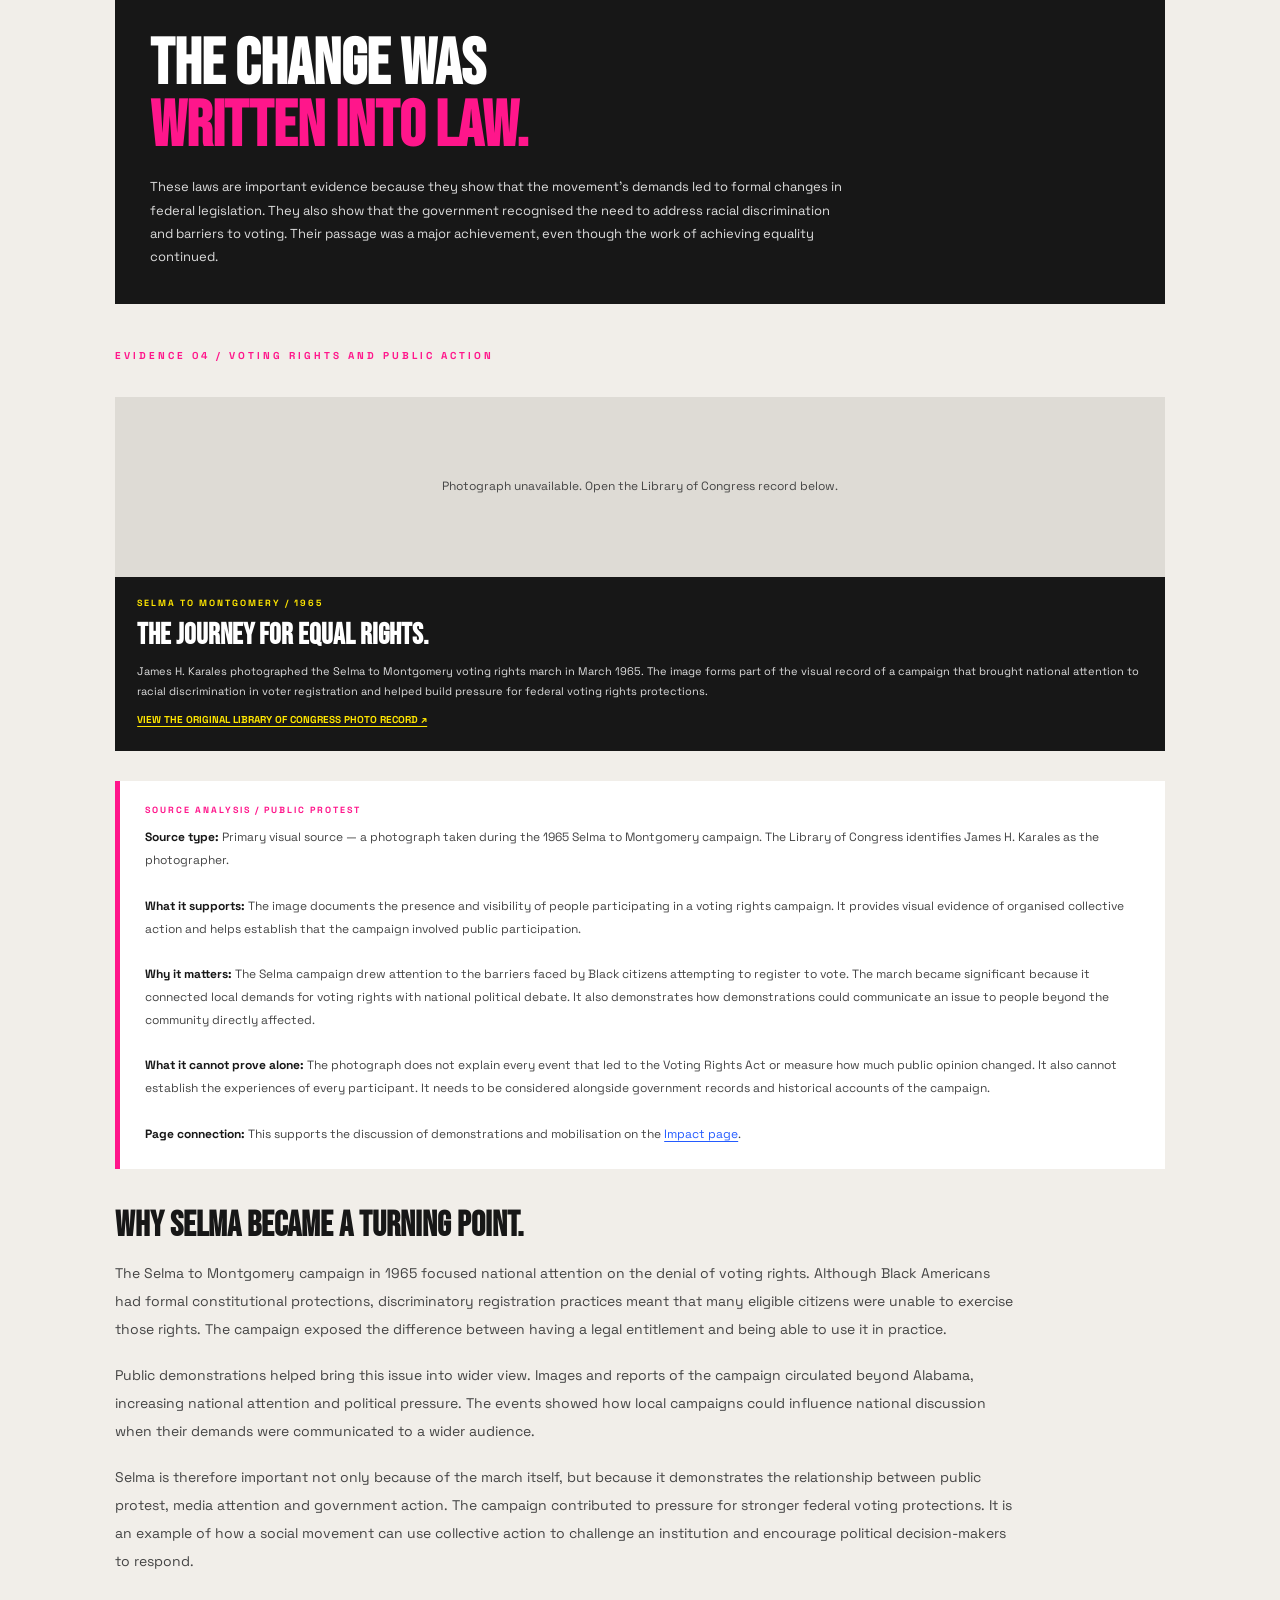
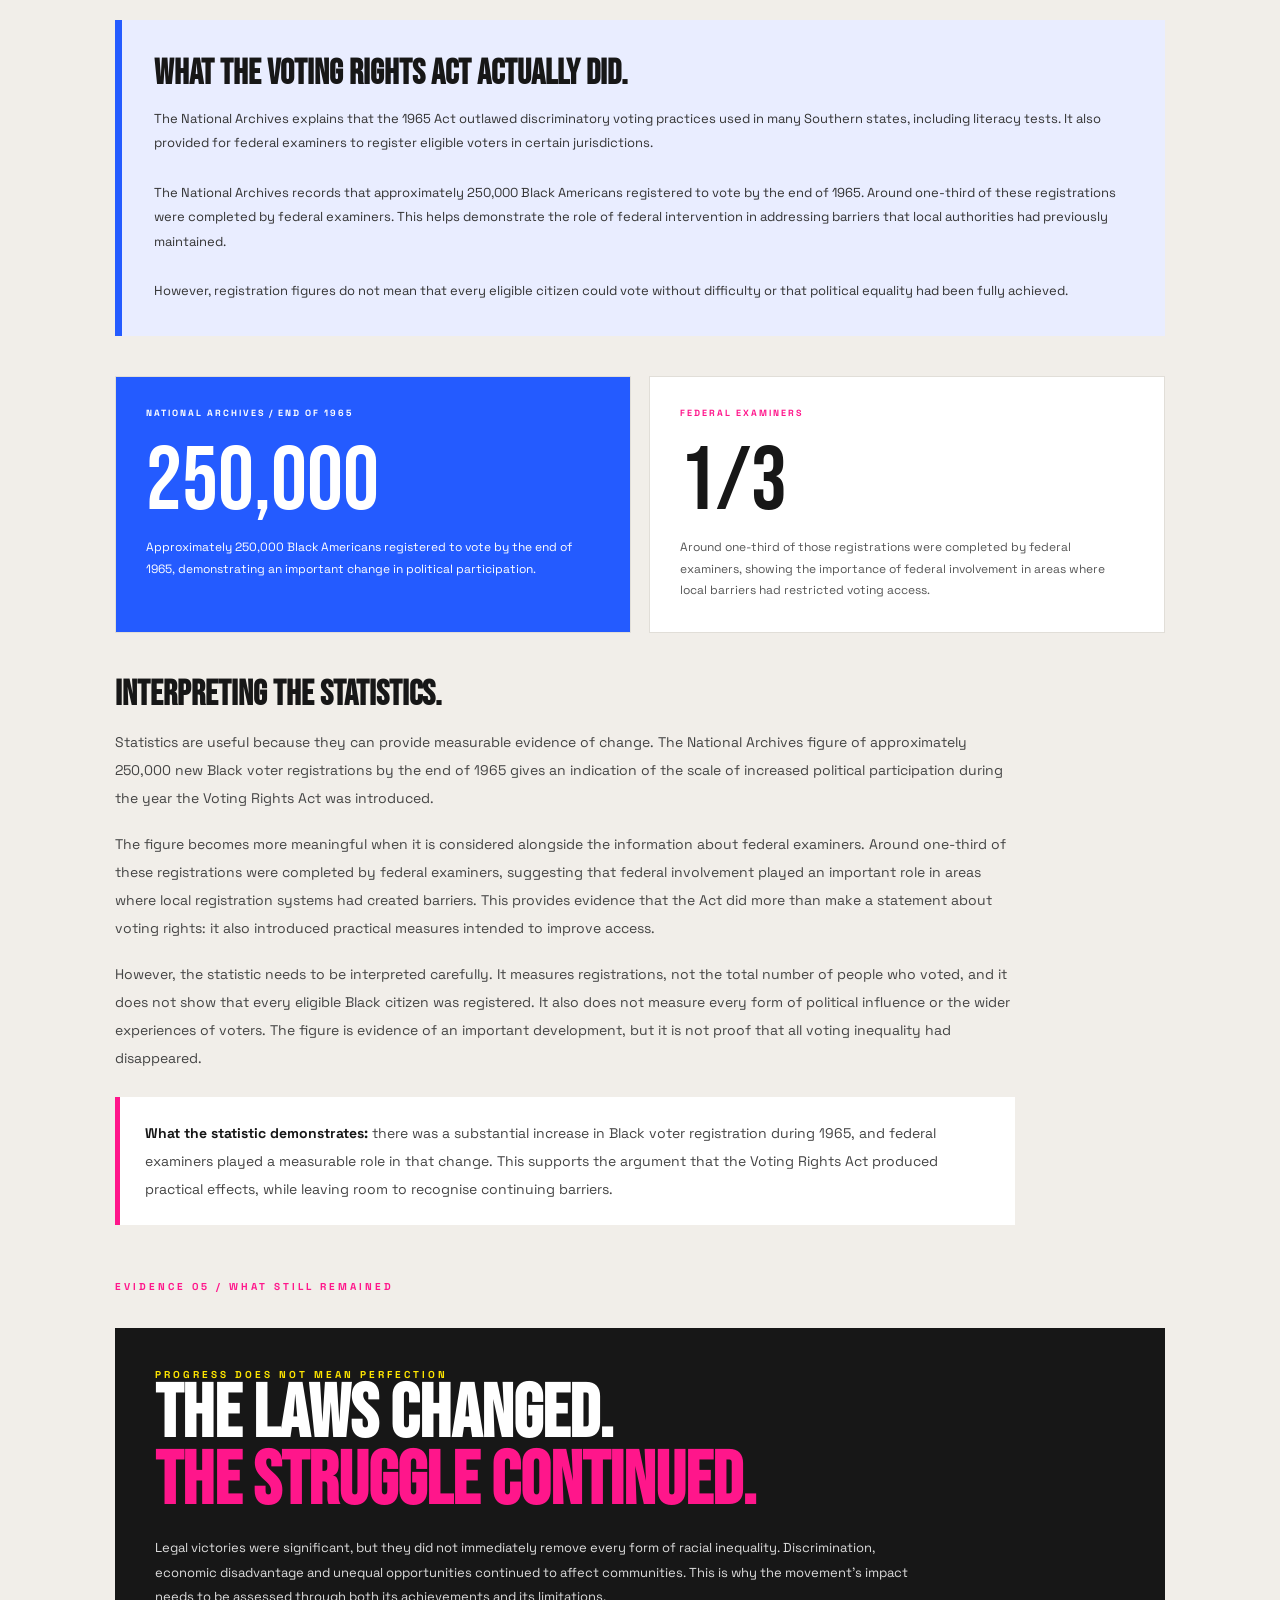
==== commit e80978c7: "Update evidence.html" ====
--- a/evidence.html
+++ b/evidence.html
@@ -1080,16 +1080,19 @@
     </div>
     
 <div class="nav-dropdown">
-      <div class="nav-dropdown-trigger">
-        <a href="youth.html">IMPACT</a>
-        <button class="dropdown-arrow" type="button" aria-label="Open Impact menu" aria-expanded="false">⌄</button>
-      </div>
-      <div class="dropdown-menu">
-        <a href="youth.html#young-people">YOUNG PEOPLE IN ACTION</a>
-        <a href="youth.html#impact">THE IMPACT & EFFECTIVENESS</a>
-        <a href="youth.html#take-action">WHAT CAN YOU DO ABOUT IT?</a>
-    </div>
-  </div>
+  <div class="nav-dropdown-trigger">
+    <a href="youth.html">YOUTH</a>
+    <button class="dropdown-arrow" type="button"
+      aria-label="Open Youth menu" aria-expanded="false">⌄</button>
+  </div>
+
+  <div class="dropdown-menu">
+    <a href="youth.html#young-people">YOUNG PEOPLE IN ACTION</a>
+    <a href="youth.html#impact">IMPACT & EFFECTIVENESS</a>
+    <a href="youth.html#today">YOUNG PEOPLE TODAY</a>
+    <a href="youth.html#take-action">WHAT CAN YOU DO?</a>
+  </div>
+</div>
     
     <a href="evidence.html" class="nav-active">EVIDENCE</a>
     <a href="index.html">INDEX ↗</a>
